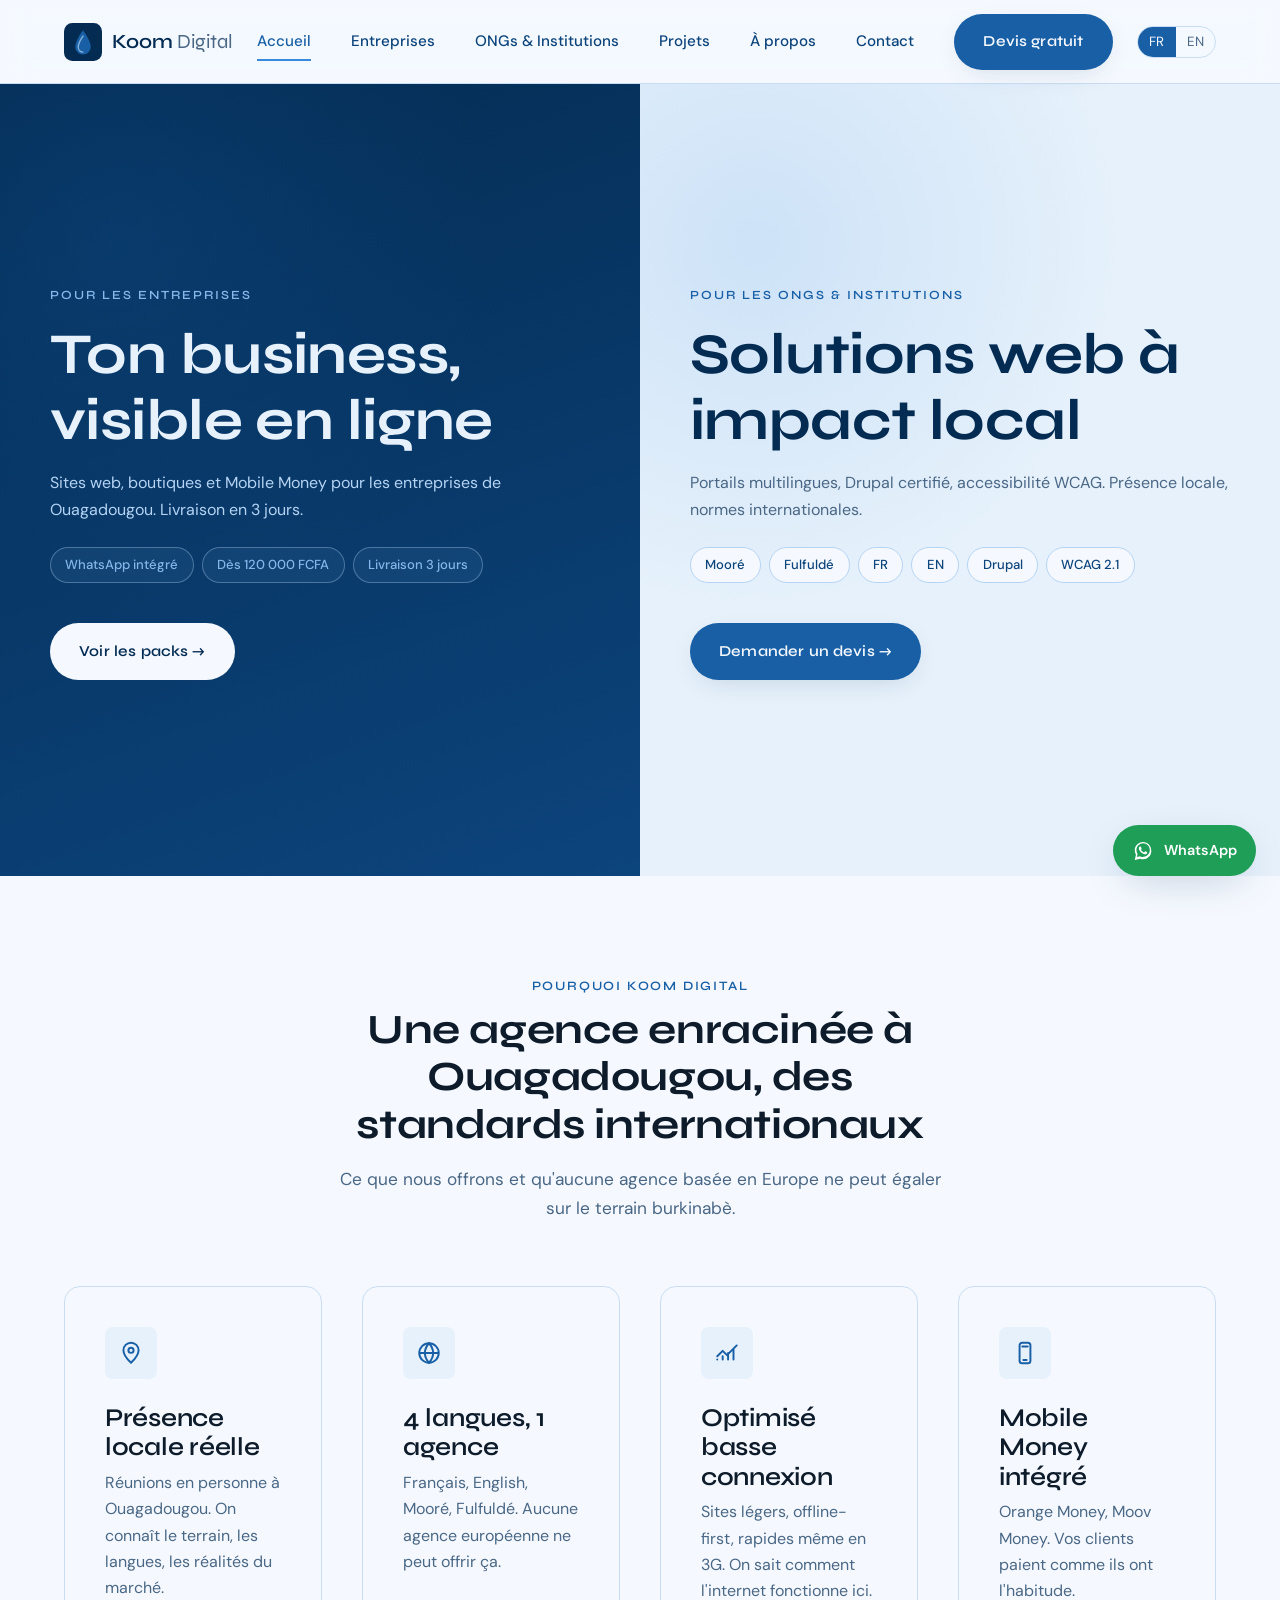
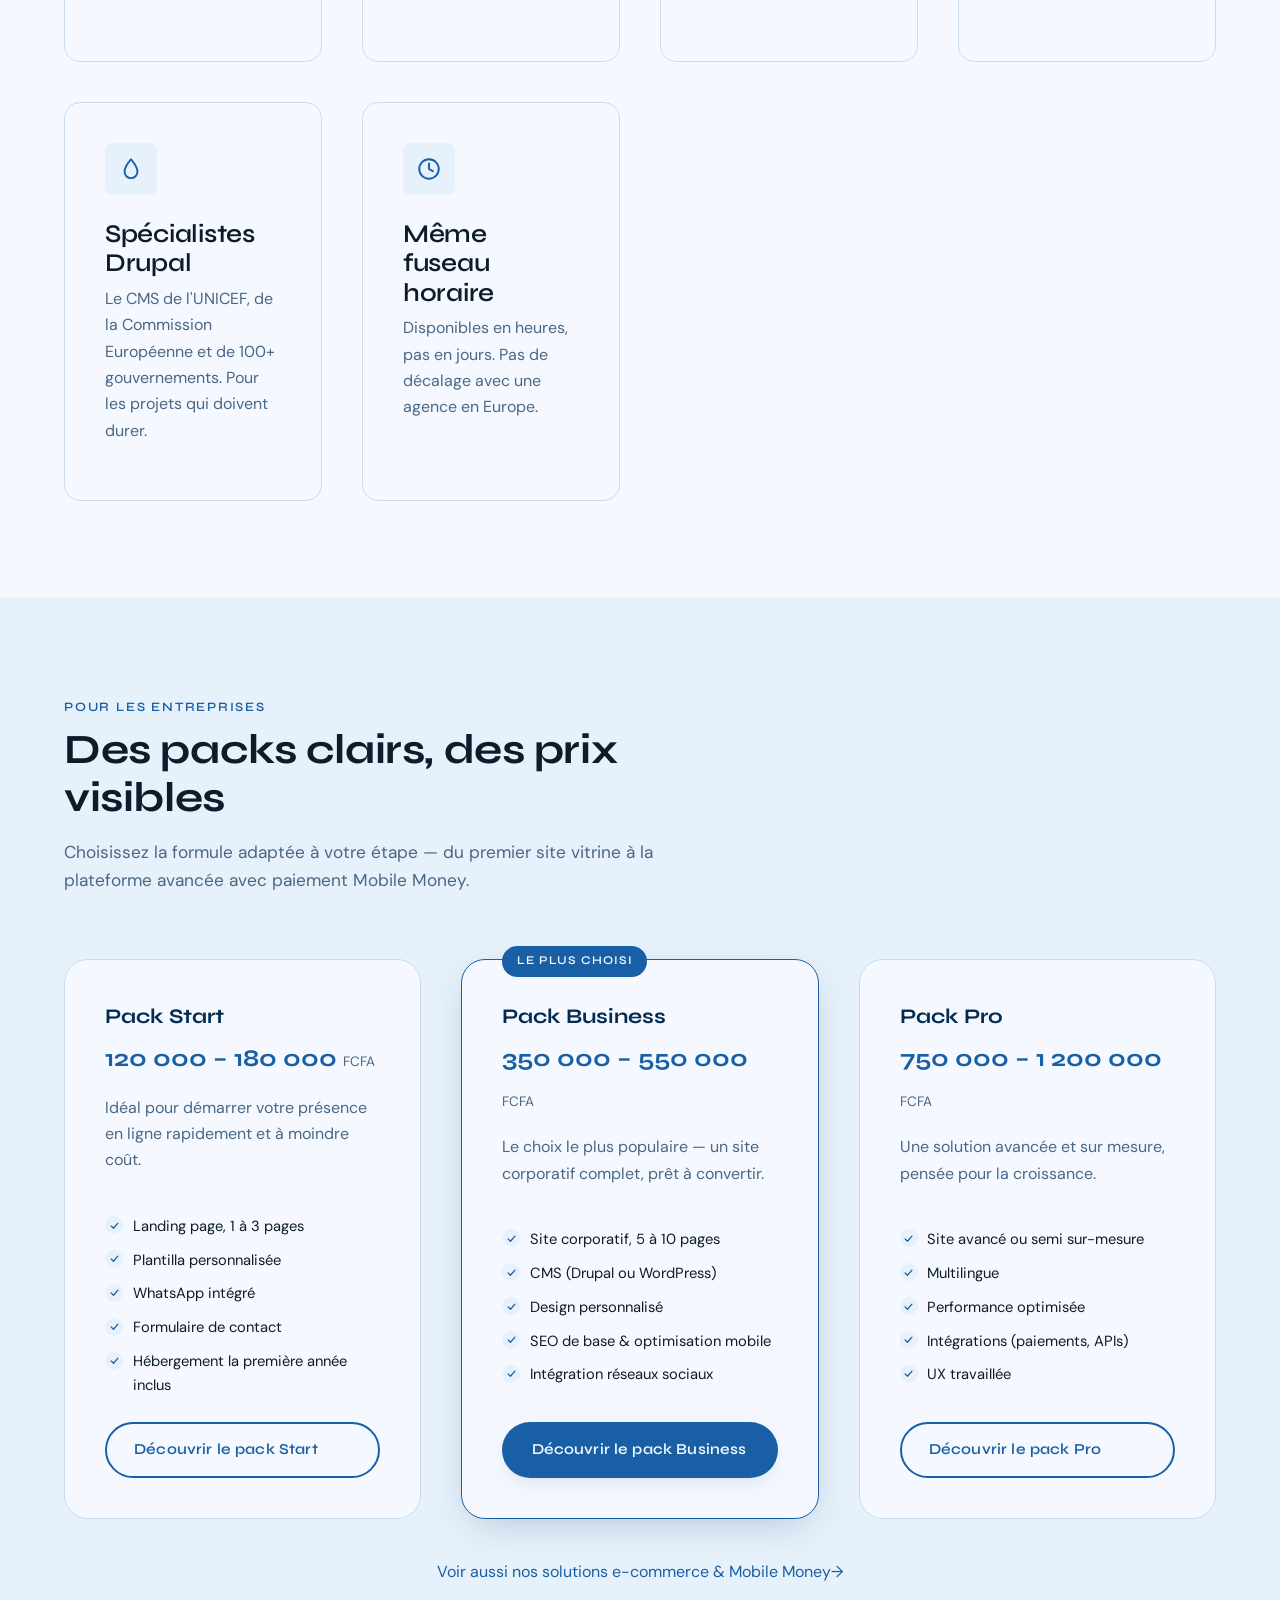
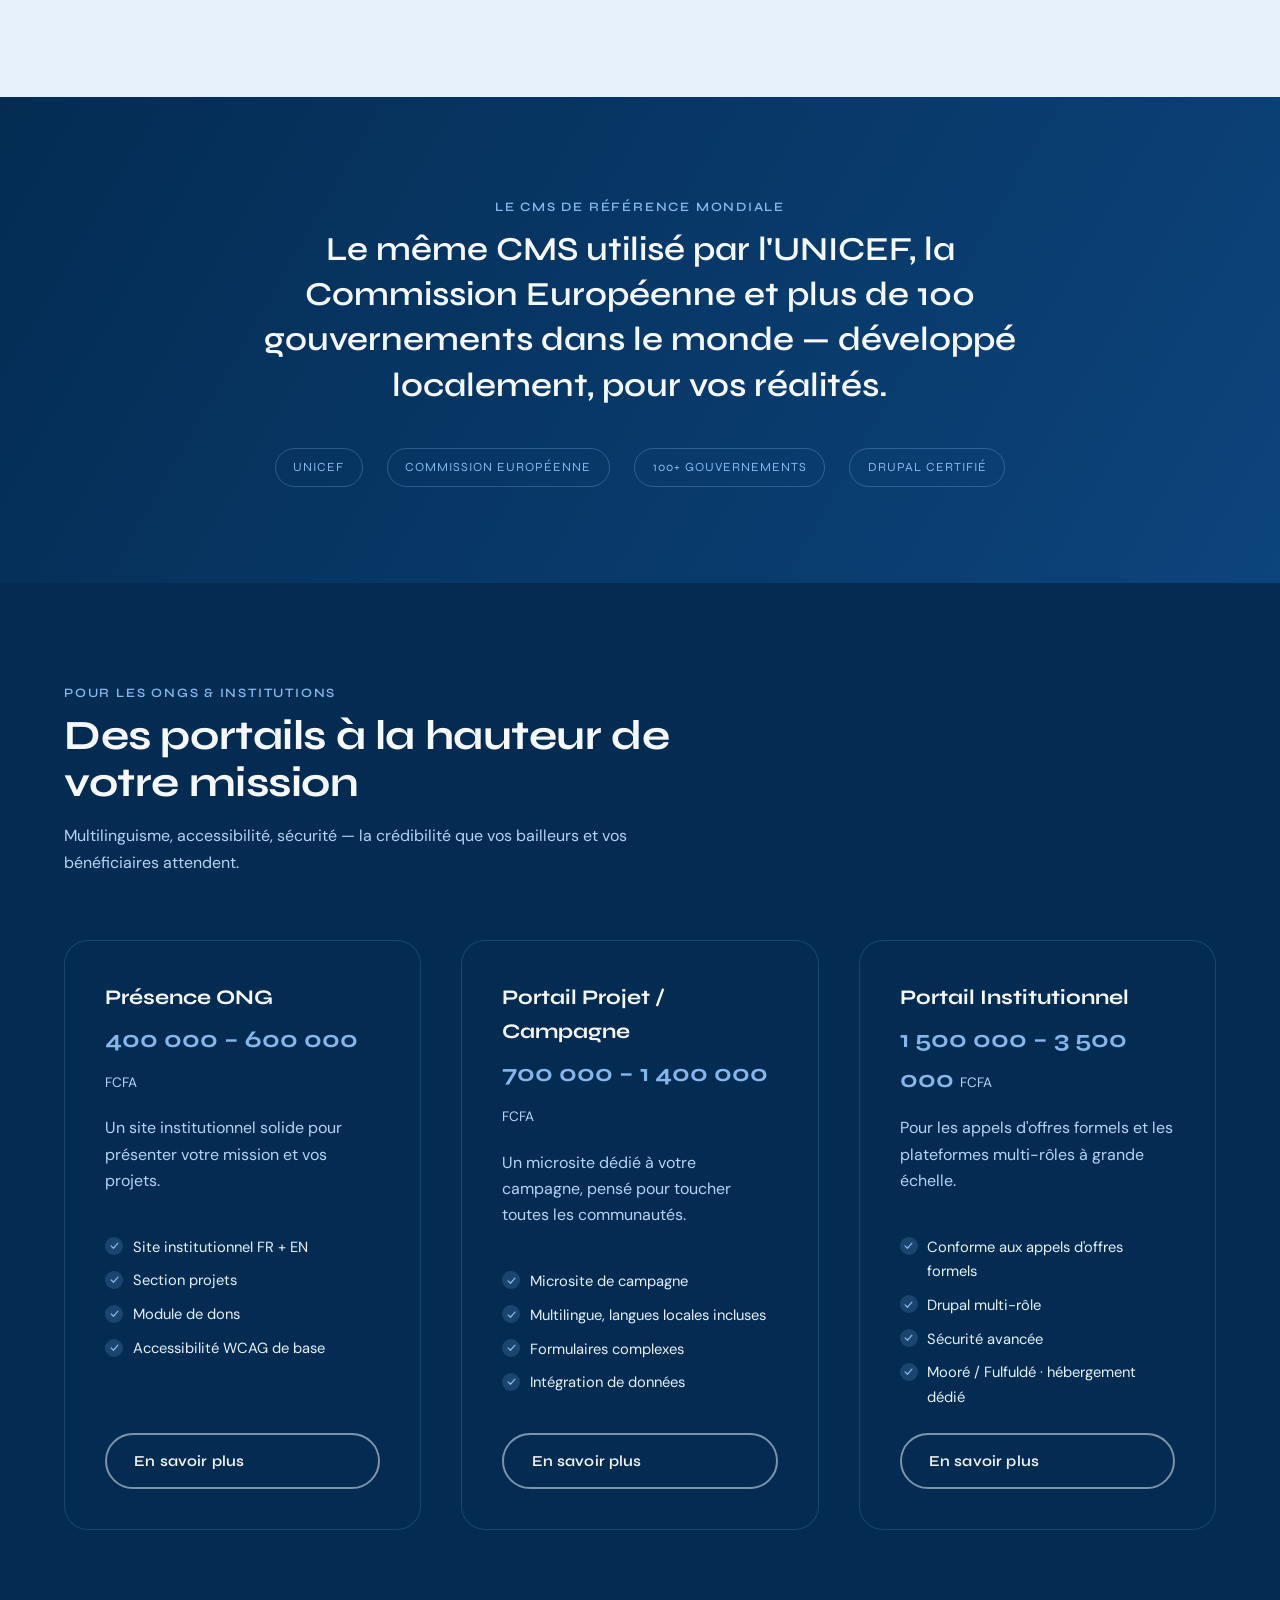
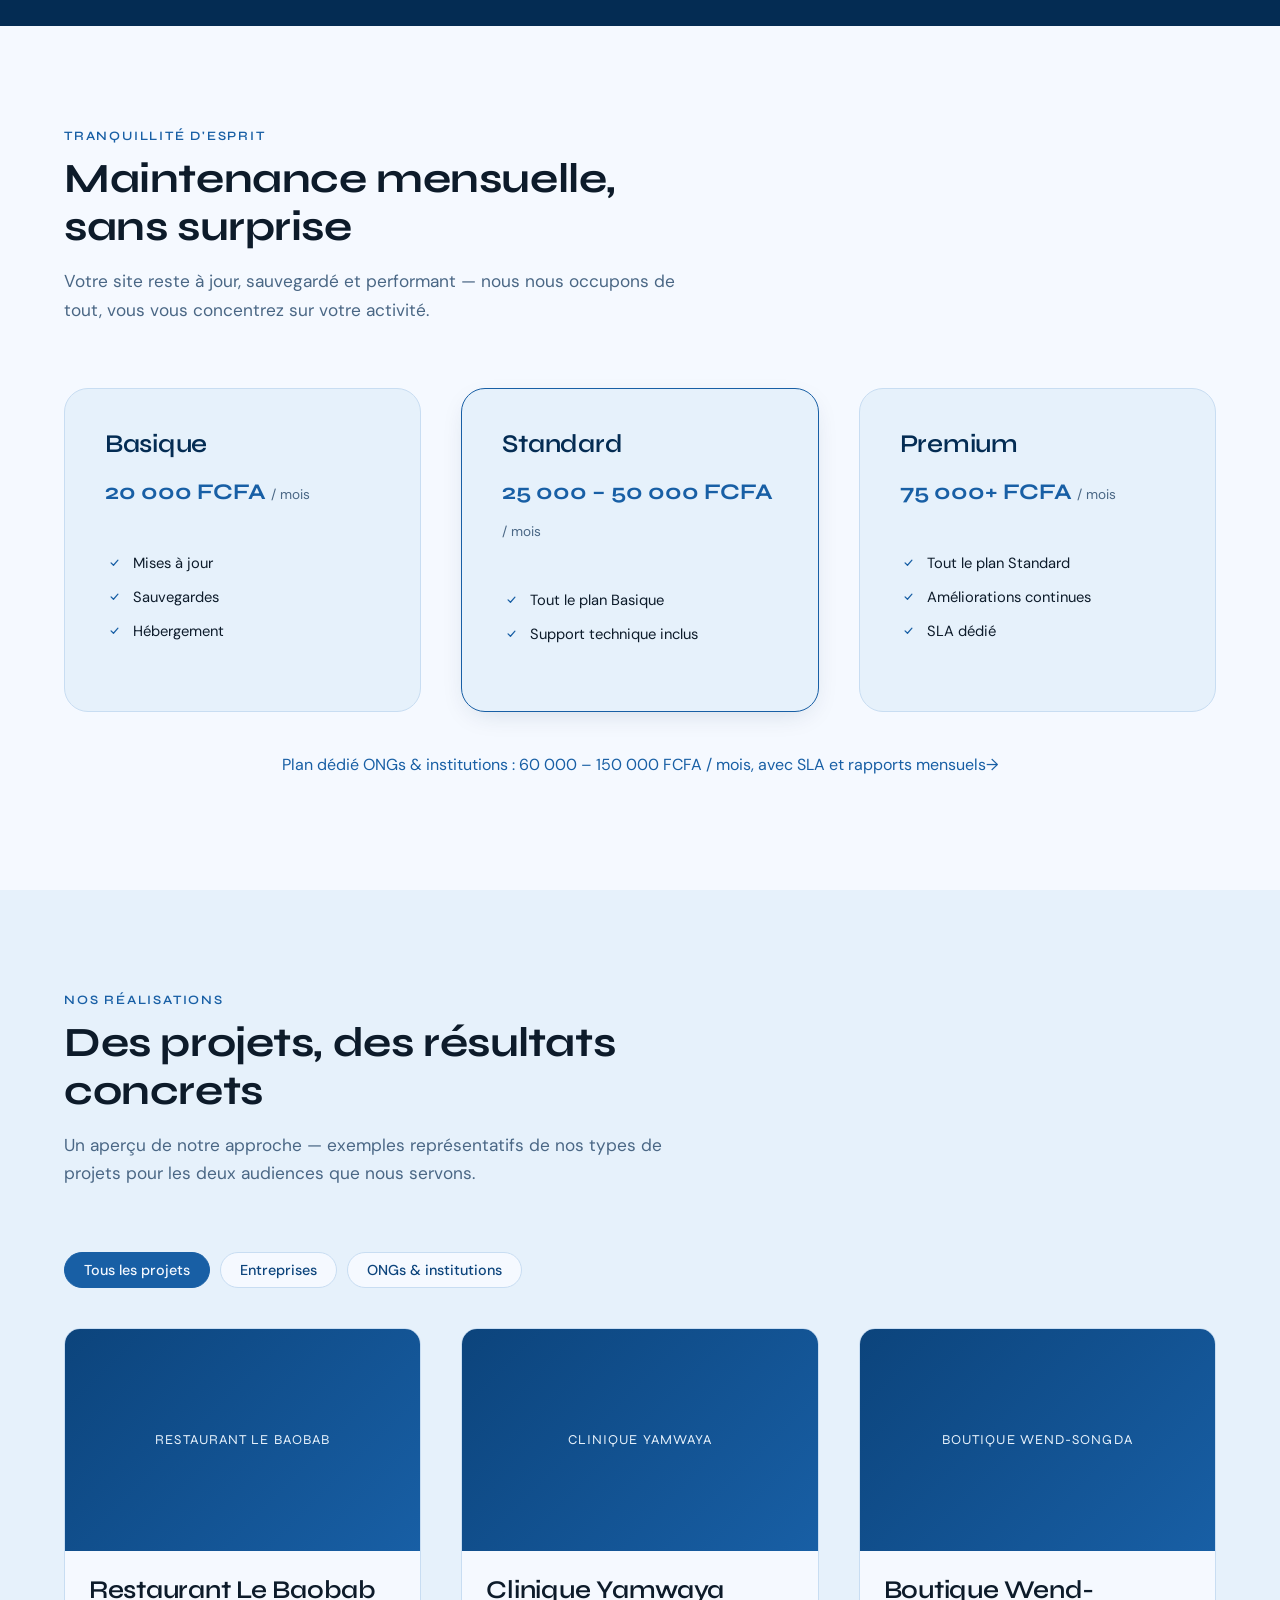
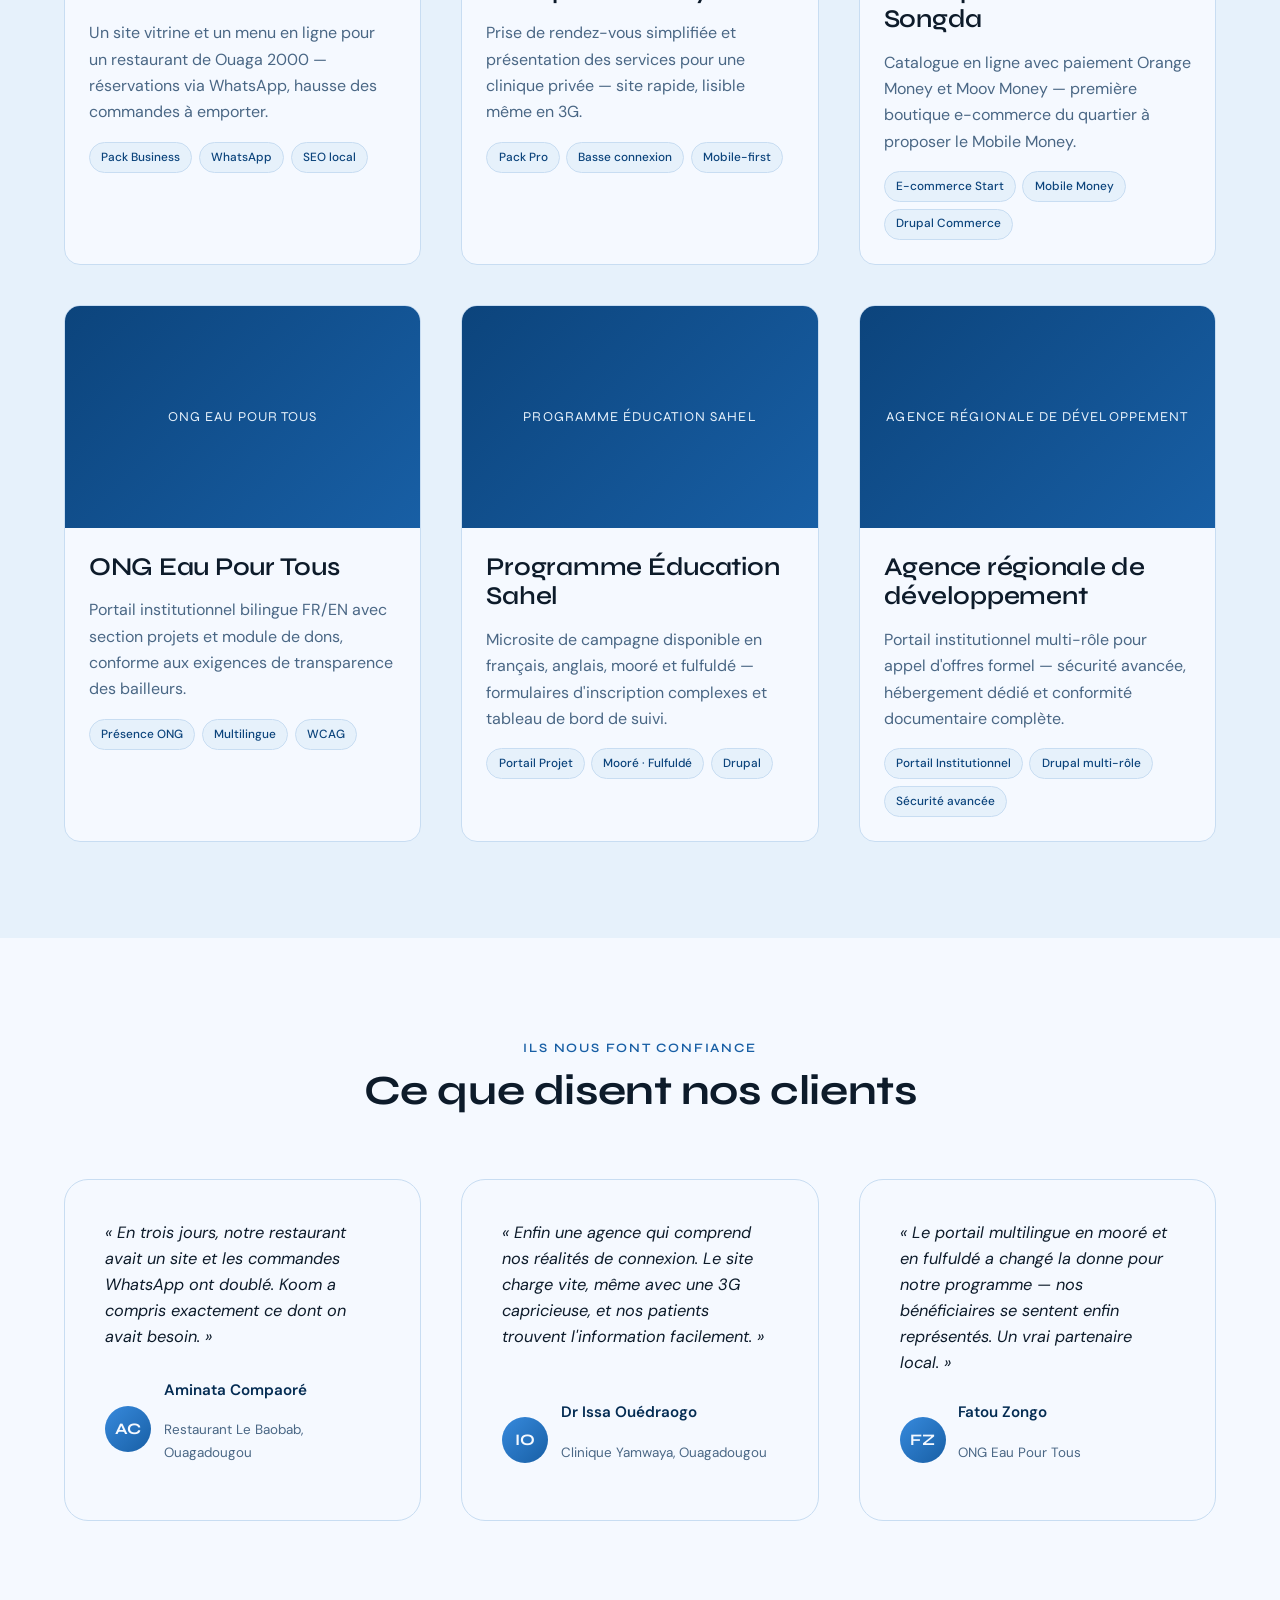
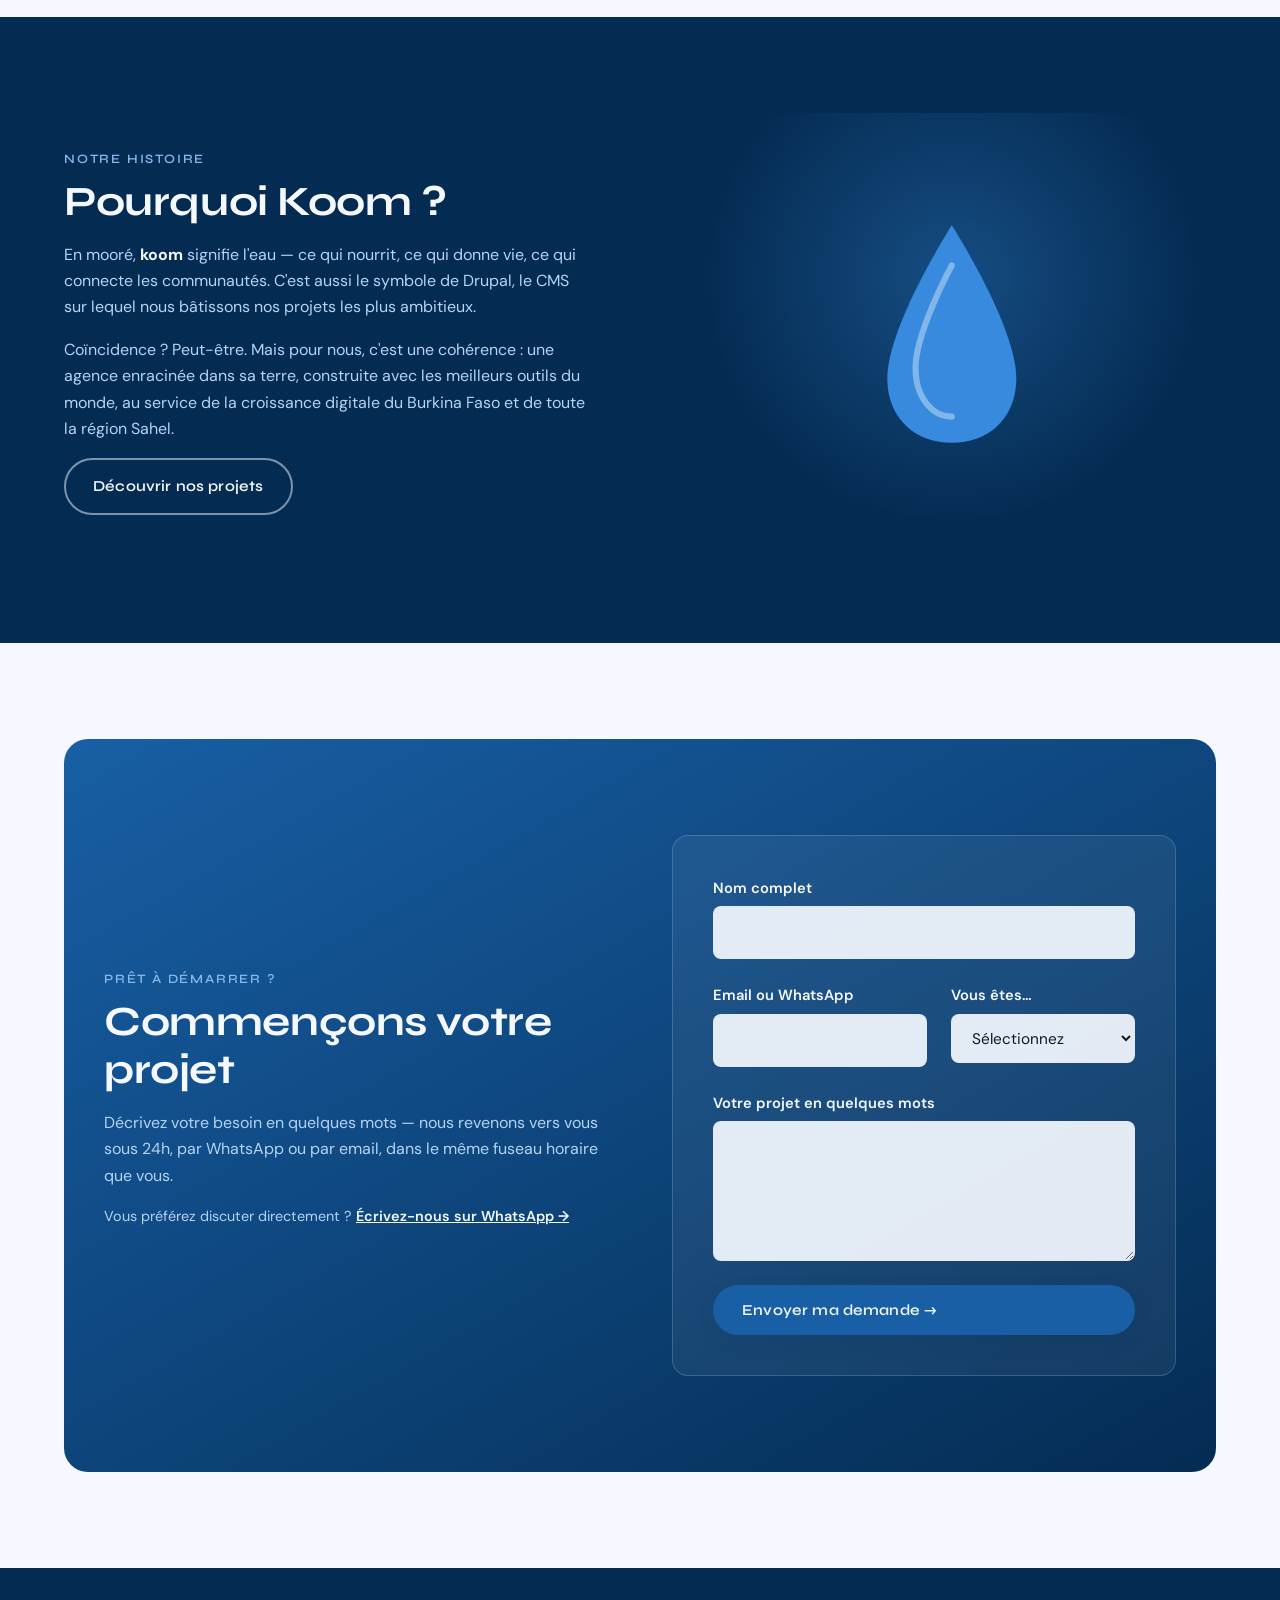
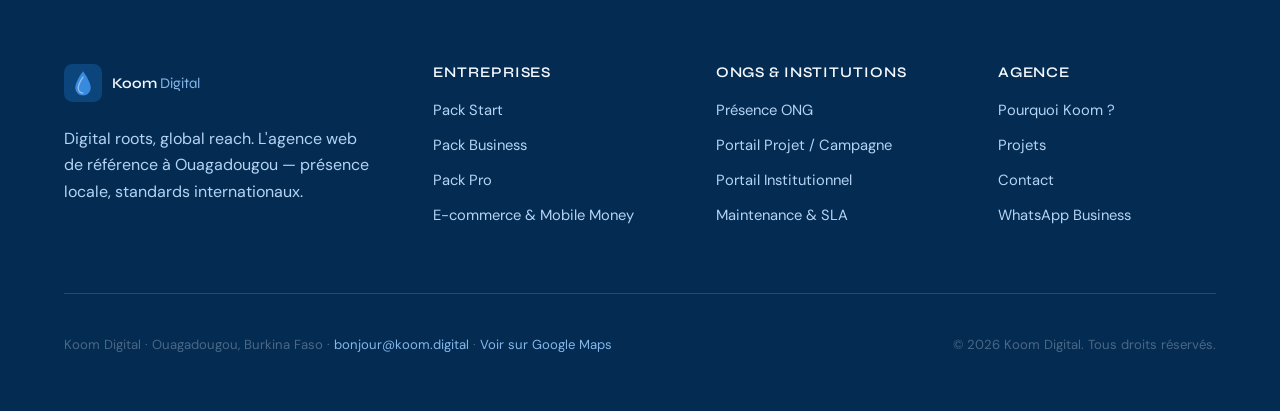
==== index.html @ 3e09a1f7 "initial commit" ====
<!DOCTYPE html>
<html lang="fr">
<head>
  <meta charset="UTF-8">
  <meta name="viewport" content="width=device-width, initial-scale=1">
  <title>Koom Digital — Agence web Drupal à Ouagadougou, Burkina Faso</title>
  <meta name="description" content="Koom Digital crée des sites web, boutiques en ligne et portails institutionnels à Ouagadougou. Spécialistes Drupal, Mobile Money, multilingue (FR, EN, Mooré, Fulfuldé). Présence locale, standards internationaux.">
  <link rel="canonical" href="https://www.koom.digital/">

  <!-- Open Graph — partage WhatsApp / réseaux sociaux -->
  <meta property="og:type" content="website">
  <meta property="og:locale" content="fr_FR">
  <meta property="og:site_name" content="Koom Digital">
  <meta property="og:title" content="Koom Digital — Ton business, visible au monde">
  <meta property="og:description" content="Sites web, boutiques et portails à impact, conçus à Ouagadougou. Drupal certifié, Mobile Money, multilingue FR · EN · Mooré · Fulfuldé.">
  <meta property="og:url" content="https://www.koom.digital/">
  <meta property="og:image" content="https://www.koom.digital/images/og-cover.jpg">
  <meta name="twitter:card" content="summary_large_image">

  <link rel="icon" type="image/svg+xml" href="images/favicon.svg">

  <!-- Polices : préconnexion + chargement non bloquant -->
  <link rel="preconnect" href="https://fonts.googleapis.com">
  <link rel="preconnect" href="https://fonts.gstatic.com" crossorigin>
  <link href="https://fonts.googleapis.com/css2?family=Syne:wght@500;600;700&family=DM+Sans:wght@300;400;500&display=swap" rel="stylesheet" media="print" onload="this.media='all'">
  <noscript><link href="https://fonts.googleapis.com/css2?family=Syne:wght@500;600;700&family=DM+Sans:wght@300;400;500&display=swap" rel="stylesheet"></noscript>

  <!-- CSS critique au-dessus de la ligne de flottaison (inline pour le First Contentful Paint) -->
  <style>
    :root{--koom-navy:#042C53;--koom-deep:#0C447C;--koom-blue:#185FA5;--koom-mid:#378ADD;--koom-light:#85B7EB;--koom-pale:#B5D4F4;--koom-wash:#E6F1FB;--koom-white:#F5F9FF;--koom-text:#0D1B2A;--koom-muted:#4A6785;--koom-border:#C8DDF2;--font-display:'Syne',Georgia,serif;--font-body:'DM Sans',-apple-system,sans-serif}
    *{box-sizing:border-box}
    body{margin:0;font-family:var(--font-body);color:var(--koom-text);background:var(--koom-white);line-height:1.65}
    h1,h2,h3{font-family:var(--font-display);font-weight:700;line-height:1.15;margin:0 0 1rem}
    .site-header{position:sticky;top:0;z-index:100;background:rgba(245,249,255,.85);border-bottom:1px solid var(--koom-border)}
    .nav{display:flex;align-items:center;justify-content:space-between;gap:1.5rem;padding-block:.85rem;max-width:1200px;margin-inline:auto;padding-inline:1.5rem}
    .brand{display:inline-flex;align-items:center;gap:.6rem;font-family:var(--font-display);font-size:1.25rem;color:var(--koom-navy)}
    .hero-split{display:grid;grid-template-columns:1fr 1fr;min-height:88vh}
    .hero-half{display:flex;align-items:center;padding:4rem 2.5rem}
    .hero-entreprises{background:linear-gradient(160deg,var(--koom-navy),var(--koom-deep));color:var(--koom-wash)}
    .hero-ongs{background:var(--koom-wash);color:var(--koom-navy)}
    @media(max-width:920px){.hero-split{grid-template-columns:1fr;min-height:0}.hero-half{padding:3rem 1.5rem}}
  </style>

  <link rel="preload" href="css/style.css" as="style">
  <link rel="stylesheet" href="css/style.css" media="print" onload="this.media='all'">
  <noscript><link rel="stylesheet" href="css/style.css"></noscript>

  <!-- Schema.org — LocalBusiness pour le SEO local -->
  <script type="application/ld+json">
  {
    "@context": "https://schema.org",
    "@type": "ProfessionalService",
    "name": "Koom Digital",
    "description": "Agence de développement web et spécialiste Drupal basée à Ouagadougou, Burkina Faso. Sites vitrines, e-commerce, Mobile Money et portails institutionnels multilingues.",
    "image": "https://www.koom.digital/images/og-cover.jpg",
    "url": "https://www.koom.digital/",
    "telephone": "+226-XX-XX-XX-XX",
    "priceRange": "120000 FCFA - 3500000 FCFA",
    "address": {
      "@type": "PostalAddress",
      "addressLocality": "Ouagadougou",
      "addressCountry": "BF"
    },
    "areaServed": ["Burkina Faso", "Région Sahel"],
    "knowsLanguage": ["fr", "en", "mos", "ff"],
    "sameAs": []
  }
  </script>
</head>
<body>
  <a class="skip-link" href="#main">Aller au contenu principal</a>

  <!-- ============================== NAVIGATION ============================== -->
  <header class="site-header">
    <nav class="nav" aria-label="Navigation principale">
      <a class="brand" href="index.html">
        <svg class="brand-mark" viewBox="0 0 64 64" aria-hidden="true">
          <rect width="64" height="64" rx="14" fill="#042C53"/>
          <path d="M32 12C32 12 19 29 19 39.5C19 47.5 24.8 53 32 53C39.2 53 45 47.5 45 39.5C45 29 32 12 32 12Z" fill="#185FA5"/>
          <path d="M32 22C32 22 24 33.5 24 40.5C24 45.5 27.6 49 32 49" fill="none" stroke="#B5D4F4" stroke-width="2.4" stroke-linecap="round" opacity="0.7"/>
        </svg>
        <span class="brand-word"><strong>Koom</strong> <span>Digital</span></span>
      </a>

      <button class="nav-toggle" type="button" aria-expanded="false" aria-controls="primary-nav" aria-label="Ouvrir le menu de navigation">
        <span></span>
      </button>

      <div class="nav-links" id="primary-nav">
        <a href="index.html" aria-current="page">Accueil</a>
        <a href="entreprises.html">Entreprises</a>
        <a href="ongs-institutions.html">ONGs &amp; Institutions</a>
        <a href="index.html#projets">Projets</a>
        <a href="index.html#histoire">À propos</a>
        <a href="contact.html">Contact</a>
        <a class="btn btn-primary" href="contact.html">Devis gratuit</a>
      </div>

      <div class="nav-actions">
        <div class="lang-toggle" role="group" aria-label="Choisir la langue">
          <button type="button" aria-pressed="true" lang="fr">FR</button>
          <button type="button" aria-pressed="false" lang="en">EN</button>
        </div>
      </div>
    </nav>
  </header>

  <main id="main">

    <!-- ============================== HERO SPLIT ============================== -->
    <section class="hero-split" aria-label="Choisissez votre parcours">
      <div class="hero-half hero-entreprises">
        <div class="hero-half-inner" data-reveal>
          <span class="hero-tag-label">Pour les entreprises</span>
          <h1>Ton business, visible en ligne</h1>
          <p>Sites web, boutiques et Mobile Money pour les entreprises de Ouagadougou. Livraison en 3 jours.</p>
          <ul class="tag-list">
            <li class="tag">WhatsApp intégré</li>
            <li class="tag">Dès 120 000 FCFA</li>
            <li class="tag">Livraison 3 jours</li>
          </ul>
          <a class="btn btn-light" href="entreprises.html">Voir les packs →</a>
        </div>
      </div>

      <div class="hero-half hero-ongs">
        <div class="hero-half-inner" data-reveal>
          <span class="hero-tag-label">Pour les ONGs &amp; institutions</span>
          <h1>Solutions web à impact local</h1>
          <p>Portails multilingues, Drupal certifié, accessibilité WCAG. Présence locale, normes internationales.</p>
          <ul class="tag-list">
            <li class="tag">Mooré</li>
            <li class="tag">Fulfuldé</li>
            <li class="tag">FR</li>
            <li class="tag">EN</li>
            <li class="tag">Drupal</li>
            <li class="tag">WCAG 2.1</li>
          </ul>
          <a class="btn btn-primary" href="ongs-institutions.html">Demander un devis →</a>
        </div>
      </div>
    </section>

    <!-- ============================== PROPOSITION DE VALEUR ============================== -->
    <section class="section" aria-labelledby="valeur-titre">
      <div class="container">
        <div class="section-head section-head--center" data-reveal>
          <span class="eyebrow">Pourquoi Koom Digital</span>
          <h2 id="valeur-titre">Une agence enracinée à Ouagadougou, des standards internationaux</h2>
          <p class="lede" style="margin-inline:auto">Ce que nous offrons et qu'aucune agence basée en Europe ne peut égaler sur le terrain burkinabè.</p>
        </div>

        <div class="grid grid--6" data-reveal-group>
          <div class="card">
            <div class="card-icon" aria-hidden="true">
              <svg viewBox="0 0 24 24" fill="none"><path d="M12 21s7-6.5 7-11.5A7 7 0 0 0 5 9.5C5 14.5 12 21 12 21Z" stroke="currentColor" stroke-width="1.8" stroke-linejoin="round"/><circle cx="12" cy="9.5" r="2.4" stroke="currentColor" stroke-width="1.8"/></svg>
            </div>
            <h3>Présence locale réelle</h3>
            <p>Réunions en personne à Ouagadougou. On connaît le terrain, les langues, les réalités du marché.</p>
          </div>

          <div class="card">
            <div class="card-icon" aria-hidden="true">
              <svg viewBox="0 0 24 24" fill="none"><circle cx="12" cy="12" r="9" stroke="currentColor" stroke-width="1.8"/><path d="M3 12h18M12 3c2.5 2.7 3.8 6 3.8 9s-1.3 6.3-3.8 9c-2.5-2.7-3.8-6-3.8-9S9.5 5.7 12 3Z" stroke="currentColor" stroke-width="1.8"/></svg>
            </div>
            <h3>4 langues, 1 agence</h3>
            <p>Français, English, Mooré, Fulfuldé. Aucune agence européenne ne peut offrir ça.</p>
          </div>

          <div class="card">
            <div class="card-icon" aria-hidden="true">
              <svg viewBox="0 0 24 24" fill="none"><path d="M3 18h.01M8 18v-3M13 18v-6M18 18V8M21 5l-9 9-4-4-5 5" stroke="currentColor" stroke-width="1.8" stroke-linecap="round" stroke-linejoin="round"/></svg>
            </div>
            <h3>Optimisé basse connexion</h3>
            <p>Sites légers, offline-first, rapides même en 3G. On sait comment l'internet fonctionne ici.</p>
          </div>

          <div class="card">
            <div class="card-icon" aria-hidden="true">
              <svg viewBox="0 0 24 24" fill="none"><rect x="7" y="2.5" width="10" height="19" rx="2.4" stroke="currentColor" stroke-width="1.8"/><path d="M10.5 18.5h3M9.5 6h5" stroke="currentColor" stroke-width="1.8" stroke-linecap="round"/></svg>
            </div>
            <h3>Mobile Money intégré</h3>
            <p>Orange Money, Moov Money. Vos clients paient comme ils ont l'habitude.</p>
          </div>

          <div class="card">
            <div class="card-icon" aria-hidden="true">
              <svg viewBox="0 0 24 24" fill="none"><path d="M12 3s6 7.2 6 11.4A6 6 0 0 1 6 14.4C6 10.2 12 3 12 3Z" stroke="currentColor" stroke-width="1.8" stroke-linejoin="round"/></svg>
            </div>
            <h3>Spécialistes Drupal</h3>
            <p>Le CMS de l'UNICEF, de la Commission Européenne et de 100+ gouvernements. Pour les projets qui doivent durer.</p>
          </div>

          <div class="card">
            <div class="card-icon" aria-hidden="true">
              <svg viewBox="0 0 24 24" fill="none"><circle cx="12" cy="12" r="9" stroke="currentColor" stroke-width="1.8"/><path d="M12 7v5l3.5 2" stroke="currentColor" stroke-width="1.8" stroke-linecap="round" stroke-linejoin="round"/></svg>
            </div>
            <h3>Même fuseau horaire</h3>
            <p>Disponibles en heures, pas en jours. Pas de décalage avec une agence en Europe.</p>
          </div>
        </div>
      </div>
    </section>

    <!-- ============================== PACKS ENTREPRISES ============================== -->
    <section class="section section--wash" id="packs-entreprises" aria-labelledby="packs-titre">
      <div class="container">
        <div class="section-head" data-reveal>
          <span class="eyebrow">Pour les entreprises</span>
          <h2 id="packs-titre">Des packs clairs, des prix visibles</h2>
          <p class="lede">Choisissez la formule adaptée à votre étape — du premier site vitrine à la plateforme avancée avec paiement Mobile Money.</p>
        </div>

        <div class="grid grid--3" data-reveal-group>
          <article class="pack-card">
            <p class="pack-name">Pack Start</p>
            <p class="pack-price">120 000 – 180 000 <small>FCFA</small></p>
            <p>Idéal pour démarrer votre présence en ligne rapidement et à moindre coût.</p>
            <ul class="pack-list">
              <li>Landing page, 1 à 3 pages</li>
              <li>Plantilla personnalisée</li>
              <li>WhatsApp intégré</li>
              <li>Formulaire de contact</li>
              <li>Hébergement la première année inclus</li>
            </ul>
            <a class="btn btn-outline-dark" href="entreprises.html#start">Découvrir le pack Start</a>
          </article>

          <article class="pack-card pack-card--featured">
            <p class="pack-name">Pack Business</p>
            <p class="pack-price">350 000 – 550 000 <small>FCFA</small></p>
            <p>Le choix le plus populaire — un site corporatif complet, prêt à convertir.</p>
            <ul class="pack-list">
              <li>Site corporatif, 5 à 10 pages</li>
              <li>CMS (Drupal ou WordPress)</li>
              <li>Design personnalisé</li>
              <li>SEO de base &amp; optimisation mobile</li>
              <li>Intégration réseaux sociaux</li>
            </ul>
            <a class="btn btn-primary" href="entreprises.html#business">Découvrir le pack Business</a>
          </article>

          <article class="pack-card">
            <p class="pack-name">Pack Pro</p>
            <p class="pack-price">750 000 – 1 200 000 <small>FCFA</small></p>
            <p>Une solution avancée et sur mesure, pensée pour la croissance.</p>
            <ul class="pack-list">
              <li>Site avancé ou semi sur-mesure</li>
              <li>Multilingue</li>
              <li>Performance optimisée</li>
              <li>Intégrations (paiements, APIs)</li>
              <li>UX travaillée</li>
            </ul>
            <a class="btn btn-outline-dark" href="entreprises.html#pro">Découvrir le pack Pro</a>
          </article>
        </div>

        <p class="text-center" style="margin-top:var(--space-lg)">
          <a class="btn-ghost" href="entreprises.html">Voir aussi nos solutions e-commerce &amp; Mobile Money</a>
        </p>
      </div>
    </section>

    <!-- ============================== FRANJA OSCURA — STAT ============================== -->
    <section class="stat-band">
      <div class="container" data-reveal>
        <span class="eyebrow" style="color:var(--koom-light)">Le CMS de référence mondiale</span>
        <p class="lead">Le même CMS utilisé par l'UNICEF, la Commission Européenne et plus de 100 gouvernements dans le monde — développé localement, pour vos réalités.</p>
        <div class="stat-logos">
          <span>UNICEF</span>
          <span>Commission Européenne</span>
          <span>100+ gouvernements</span>
          <span>Drupal certifié</span>
        </div>
      </div>
    </section>

    <!-- ============================== SOLUTIONS ONGs ============================== -->
    <section class="section section--dark" id="solutions-ongs" aria-labelledby="ongs-titre">
      <div class="container">
        <div class="section-head" data-reveal>
          <span class="eyebrow">Pour les ONGs &amp; institutions</span>
          <h2 id="ongs-titre">Des portails à la hauteur de votre mission</h2>
          <p>Multilinguisme, accessibilité, sécurité — la crédibilité que vos bailleurs et vos bénéficiaires attendent.</p>
        </div>

        <div class="grid grid--3" data-reveal-group>
          <article class="inst-card">
            <p class="pack-name">Présence ONG</p>
            <p class="pack-price">400 000 – 600 000 <small>FCFA</small></p>
            <p>Un site institutionnel solide pour présenter votre mission et vos projets.</p>
            <ul class="pack-list">
              <li>Site institutionnel FR + EN</li>
              <li>Section projets</li>
              <li>Module de dons</li>
              <li>Accessibilité WCAG de base</li>
            </ul>
            <a class="btn btn-outline" href="ongs-institutions.html#ong">En savoir plus</a>
          </article>

          <article class="inst-card">
            <p class="pack-name">Portail Projet / Campagne</p>
            <p class="pack-price">700 000 – 1 400 000 <small>FCFA</small></p>
            <p>Un microsite dédié à votre campagne, pensé pour toucher toutes les communautés.</p>
            <ul class="pack-list">
              <li>Microsite de campagne</li>
              <li>Multilingue, langues locales incluses</li>
              <li>Formulaires complexes</li>
              <li>Intégration de données</li>
            </ul>
            <a class="btn btn-outline" href="ongs-institutions.html#portail">En savoir plus</a>
          </article>

          <article class="inst-card">
            <p class="pack-name">Portail Institutionnel</p>
            <p class="pack-price">1 500 000 – 3 500 000 <small>FCFA</small></p>
            <p>Pour les appels d'offres formels et les plateformes multi-rôles à grande échelle.</p>
            <ul class="pack-list">
              <li>Conforme aux appels d'offres formels</li>
              <li>Drupal multi-rôle</li>
              <li>Sécurité avancée</li>
              <li>Mooré / Fulfuldé · hébergement dédié</li>
            </ul>
            <a class="btn btn-outline" href="ongs-institutions.html#institutionnel">En savoir plus</a>
          </article>
        </div>
      </div>
    </section>

    <!-- ============================== MAINTENANCE ============================== -->
    <section class="section" id="maintenance" aria-labelledby="maintenance-titre">
      <div class="container">
        <div class="section-head" data-reveal>
          <span class="eyebrow">Tranquillité d'esprit</span>
          <h2 id="maintenance-titre">Maintenance mensuelle, sans surprise</h2>
          <p class="lede">Votre site reste à jour, sauvegardé et performant — nous nous occupons de tout, vous vous concentrez sur votre activité.</p>
        </div>

        <div class="grid grid--3" data-reveal-group>
          <article class="plan-card">
            <h3>Basique</h3>
            <p class="plan-price">20 000 FCFA <small style="font-family:var(--font-body);font-weight:400;font-size:.85rem;color:var(--koom-muted)">/ mois</small></p>
            <ul class="pack-list">
              <li>Mises à jour</li>
              <li>Sauvegardes</li>
              <li>Hébergement</li>
            </ul>
          </article>

          <article class="plan-card" style="border-color:var(--koom-blue);box-shadow:var(--shadow-card)">
            <h3>Standard</h3>
            <p class="plan-price">25 000 – 50 000 FCFA <small style="font-family:var(--font-body);font-weight:400;font-size:.85rem;color:var(--koom-muted)">/ mois</small></p>
            <ul class="pack-list">
              <li>Tout le plan Basique</li>
              <li>Support technique inclus</li>
            </ul>
          </article>

          <article class="plan-card">
            <h3>Premium</h3>
            <p class="plan-price">75 000+ FCFA <small style="font-family:var(--font-body);font-weight:400;font-size:.85rem;color:var(--koom-muted)">/ mois</small></p>
            <ul class="pack-list">
              <li>Tout le plan Standard</li>
              <li>Améliorations continues</li>
              <li>SLA dédié</li>
            </ul>
          </article>
        </div>
        <p class="text-center" style="margin-top:var(--space-lg)">
          <a class="btn-ghost" href="ongs-institutions.html#maintenance-ong">Plan dédié ONGs &amp; institutions : 60 000 – 150 000 FCFA / mois, avec SLA et rapports mensuels</a>
        </p>
      </div>
    </section>

    <!-- ============================== PORTFOLIO ============================== -->
    <section class="section section--wash" id="projets" aria-labelledby="projets-titre">
      <div class="container">
        <div class="section-head" data-reveal>
          <span class="eyebrow">Nos réalisations</span>
          <h2 id="projets-titre">Des projets, des résultats concrets</h2>
          <p class="lede">Un aperçu de notre approche — exemples représentatifs de nos types de projets pour les deux audiences que nous servons.</p>
        </div>

        <div class="filter-bar" role="group" aria-label="Filtrer les projets par type">
          <button class="filter-btn" type="button" data-filter="all" aria-pressed="true">Tous les projets</button>
          <button class="filter-btn" type="button" data-filter="entreprise" aria-pressed="false">Entreprises</button>
          <button class="filter-btn" type="button" data-filter="institution" aria-pressed="false">ONGs &amp; institutions</button>
        </div>

        <div class="grid grid--3" data-reveal-group>
          <article class="project-card" data-project-type="entreprise">
            <div class="project-thumb" aria-hidden="true">Restaurant Le Baobab</div>
            <div class="project-body">
              <h3>Restaurant Le Baobab</h3>
              <p>Un site vitrine et un menu en ligne pour un restaurant de Ouaga 2000 — réservations via WhatsApp, hausse des commandes à emporter.</p>
              <div class="project-tags">
                <span class="tag">Pack Business</span>
                <span class="tag">WhatsApp</span>
                <span class="tag">SEO local</span>
              </div>
            </div>
          </article>

          <article class="project-card" data-project-type="entreprise">
            <div class="project-thumb" aria-hidden="true">Clinique Yamwaya</div>
            <div class="project-body">
              <h3>Clinique Yamwaya</h3>
              <p>Prise de rendez-vous simplifiée et présentation des services pour une clinique privée — site rapide, lisible même en 3G.</p>
              <div class="project-tags">
                <span class="tag">Pack Pro</span>
                <span class="tag">Basse connexion</span>
                <span class="tag">Mobile-first</span>
              </div>
            </div>
          </article>

          <article class="project-card" data-project-type="entreprise">
            <div class="project-thumb" aria-hidden="true">Boutique Wend-Songda</div>
            <div class="project-body">
              <h3>Boutique Wend-Songda</h3>
              <p>Catalogue en ligne avec paiement Orange Money et Moov Money — première boutique e-commerce du quartier à proposer le Mobile Money.</p>
              <div class="project-tags">
                <span class="tag">E-commerce Start</span>
                <span class="tag">Mobile Money</span>
                <span class="tag">Drupal Commerce</span>
              </div>
            </div>
          </article>

          <article class="project-card" data-project-type="institution">
            <div class="project-thumb" aria-hidden="true">ONG Eau Pour Tous</div>
            <div class="project-body">
              <h3>ONG Eau Pour Tous</h3>
              <p>Portail institutionnel bilingue FR/EN avec section projets et module de dons, conforme aux exigences de transparence des bailleurs.</p>
              <div class="project-tags">
                <span class="tag">Présence ONG</span>
                <span class="tag">Multilingue</span>
                <span class="tag">WCAG</span>
              </div>
            </div>
          </article>

          <article class="project-card" data-project-type="institution">
            <div class="project-thumb" aria-hidden="true">Programme Éducation Sahel</div>
            <div class="project-body">
              <h3>Programme Éducation Sahel</h3>
              <p>Microsite de campagne disponible en français, anglais, mooré et fulfuldé — formulaires d'inscription complexes et tableau de bord de suivi.</p>
              <div class="project-tags">
                <span class="tag">Portail Projet</span>
                <span class="tag">Mooré · Fulfuldé</span>
                <span class="tag">Drupal</span>
              </div>
            </div>
          </article>

          <article class="project-card" data-project-type="institution">
            <div class="project-thumb" aria-hidden="true">Agence régionale de développement</div>
            <div class="project-body">
              <h3>Agence régionale de développement</h3>
              <p>Portail institutionnel multi-rôle pour appel d'offres formel — sécurité avancée, hébergement dédié et conformité documentaire complète.</p>
              <div class="project-tags">
                <span class="tag">Portail Institutionnel</span>
                <span class="tag">Drupal multi-rôle</span>
                <span class="tag">Sécurité avancée</span>
              </div>
            </div>
          </article>
        </div>
      </div>
    </section>

    <!-- ============================== TÉMOIGNAGES ============================== -->
    <section class="section" aria-labelledby="temoignages-titre">
      <div class="container">
        <div class="section-head section-head--center" data-reveal>
          <span class="eyebrow">Ils nous font confiance</span>
          <h2 id="temoignages-titre">Ce que disent nos clients</h2>
        </div>

        <div class="grid grid--3" data-reveal-group>
          <article class="testimonial">
            <blockquote>« En trois jours, notre restaurant avait un site et les commandes WhatsApp ont doublé. Koom a compris exactement ce dont on avait besoin. »</blockquote>
            <div class="testimonial-author">
              <span class="author-avatar" aria-hidden="true">AC</span>
              <div>
                <p class="author-name">Aminata Compaoré</p>
                <p class="author-role">Restaurant Le Baobab, Ouagadougou</p>
              </div>
            </div>
          </article>

          <article class="testimonial">
            <blockquote>« Enfin une agence qui comprend nos réalités de connexion. Le site charge vite, même avec une 3G capricieuse, et nos patients trouvent l'information facilement. »</blockquote>
            <div class="testimonial-author">
              <span class="author-avatar" aria-hidden="true">IO</span>
              <div>
                <p class="author-name">Dr Issa Ouédraogo</p>
                <p class="author-role">Clinique Yamwaya, Ouagadougou</p>
              </div>
            </div>
          </article>

          <article class="testimonial">
            <blockquote>« Le portail multilingue en mooré et en fulfuldé a changé la donne pour notre programme — nos bénéficiaires se sentent enfin représentés. Un vrai partenaire local. »</blockquote>
            <div class="testimonial-author">
              <span class="author-avatar" aria-hidden="true">FZ</span>
              <div>
                <p class="author-name">Fatou Zongo</p>
                <p class="author-role">ONG Eau Pour Tous</p>
              </div>
            </div>
          </article>
        </div>
      </div>
    </section>

    <!-- ============================== HISTOIRE DE MARQUE ============================== -->
    <section class="section section--dark" id="histoire" aria-labelledby="histoire-titre">
      <div class="container">
        <div class="story">
          <div data-reveal>
            <span class="eyebrow">Notre histoire</span>
            <h2 id="histoire-titre">Pourquoi Koom ?</h2>
            <p>En mooré, <strong style="color:var(--koom-white)">koom</strong> signifie l'eau — ce qui nourrit, ce qui donne vie, ce qui connecte les communautés. C'est aussi le symbole de Drupal, le CMS sur lequel nous bâtissons nos projets les plus ambitieux.</p>
            <p>Coïncidence ? Peut-être. Mais pour nous, c'est une cohérence : une agence enracinée dans sa terre, construite avec les meilleurs outils du monde, au service de la croissance digitale du Burkina Faso et de toute la région Sahel.</p>
            <a class="btn btn-outline" href="index.html#projets">Découvrir nos projets</a>
          </div>
          <div class="story-visual" data-reveal aria-hidden="true">
            <svg viewBox="0 0 200 240" role="presentation">
              <path d="M100 16C100 16 36 116 36 168C36 208 64 232 100 232C136 232 164 208 164 168C164 116 100 16 100 16Z" fill="#378ADD"/>
              <path d="M100 56C100 56 64 122 64 158C64 186 80 206 100 206" fill="none" stroke="#B5D4F4" stroke-width="6" stroke-linecap="round" opacity="0.6"/>
            </svg>
          </div>
        </div>
      </div>
    </section>

    <!-- ============================== CTA FINAL ============================== -->
    <section class="section" aria-labelledby="cta-titre">
      <div class="container">
        <div class="cta-final" data-reveal>
          <div>
            <span class="eyebrow" style="color:var(--koom-light)">Prêt à démarrer ?</span>
            <h2 id="cta-titre">Commençons votre projet</h2>
            <p>Décrivez votre besoin en quelques mots — nous revenons vers vous sous 24h, par WhatsApp ou par email, dans le même fuseau horaire que vous.</p>
            <p style="color:var(--koom-pale);font-size:.9rem">Vous préférez discuter directement ? <a href="https://wa.me/22600000000" style="color:var(--koom-white);font-weight:600;text-decoration:underline">Écrivez-nous sur WhatsApp →</a></p>
          </div>

          <form class="form-grid" data-contact-form novalidate>
            <p class="form-status" role="alert" aria-live="polite"></p>

            <div class="field field-honeypot" aria-hidden="true">
              <label for="societe_web">Ne pas remplir ce champ</label>
              <input type="text" id="societe_web" name="societe_web" tabindex="-1" autocomplete="off">
            </div>

            <div class="field">
              <label for="cta-nom">Nom complet</label>
              <input type="text" id="cta-nom" name="nom" required autocomplete="name">
            </div>

            <div class="form-row">
              <div class="field">
                <label for="cta-contact">Email ou WhatsApp</label>
                <input type="text" id="cta-contact" name="contact" required autocomplete="email">
              </div>
              <div class="field">
                <label for="cta-type">Vous êtes…</label>
                <select id="cta-type" name="type" required>
                  <option value="">Sélectionnez</option>
                  <option value="entreprise">Entreprise</option>
                  <option value="ong">ONG</option>
                  <option value="institution">Institution</option>
                </select>
              </div>
            </div>

            <div class="field">
              <label for="cta-message">Votre projet en quelques mots</label>
              <textarea id="cta-message" name="message" rows="3" required></textarea>
            </div>

            <button class="btn btn-primary" type="submit">Envoyer ma demande →</button>
          </form>
        </div>
      </div>
    </section>
  </main>

  <!-- ============================== FOOTER ============================== -->
  <footer class="site-footer">
    <div class="container">
      <div class="footer-grid">
        <div class="footer-brand">
          <a class="brand" href="index.html">
            <svg class="brand-mark" viewBox="0 0 64 64" aria-hidden="true">
              <rect width="64" height="64" rx="14" fill="#0C447C"/>
              <path d="M32 12C32 12 19 29 19 39.5C19 47.5 24.8 53 32 53C39.2 53 45 47.5 45 39.5C45 29 32 12 32 12Z" fill="#378ADD"/>
              <path d="M32 22C32 22 24 33.5 24 40.5C24 45.5 27.6 49 32 49" fill="none" stroke="#B5D4F4" stroke-width="2.4" stroke-linecap="round" opacity="0.7"/>
            </svg>
            <span class="brand-word"><strong>Koom</strong> <span>Digital</span></span>
          </a>
          <p>Digital roots, global reach. L'agence web de référence à Ouagadougou — présence locale, standards internationaux.</p>
        </div>

        <div>
          <h4>Entreprises</h4>
          <ul>
            <li><a href="entreprises.html#start">Pack Start</a></li>
            <li><a href="entreprises.html#business">Pack Business</a></li>
            <li><a href="entreprises.html#pro">Pack Pro</a></li>
            <li><a href="entreprises.html#ecommerce">E-commerce &amp; Mobile Money</a></li>
          </ul>
        </div>

        <div>
          <h4>ONGs &amp; institutions</h4>
          <ul>
            <li><a href="ongs-institutions.html#ong">Présence ONG</a></li>
            <li><a href="ongs-institutions.html#portail">Portail Projet / Campagne</a></li>
            <li><a href="ongs-institutions.html#institutionnel">Portail Institutionnel</a></li>
            <li><a href="index.html#maintenance">Maintenance &amp; SLA</a></li>
          </ul>
        </div>

        <div>
          <h4>Agence</h4>
          <ul>
            <li><a href="index.html#histoire">Pourquoi Koom ?</a></li>
            <li><a href="index.html#projets">Projets</a></li>
            <li><a href="contact.html">Contact</a></li>
            <li><a href="https://wa.me/22600000000">WhatsApp Business</a></li>
          </ul>
        </div>
      </div>

      <div class="footer-bottom">
        <p>Koom Digital · Ouagadougou, Burkina Faso · <a href="mailto:bonjour@koom.digital">bonjour@koom.digital</a> · <a href="https://www.google.com/maps/search/?api=1&amp;query=Koom+Digital+Ouagadougou">Voir sur Google Maps</a></p>
        <p>© <span data-year>2026</span> Koom Digital. Tous droits réservés.</p>
      </div>
    </div>
  </footer>

  <a class="whatsapp-float" href="https://wa.me/22600000000" aria-label="Discuter avec Koom Digital sur WhatsApp">
    <svg viewBox="0 0 32 32" aria-hidden="true" fill="currentColor"><path d="M16.04 3C9.4 3 4 8.4 4 15.04c0 2.23.6 4.4 1.74 6.31L4 29l7.84-1.7a12 12 0 0 0 4.2.76c6.64 0 12.04-5.4 12.04-12.04C28.08 8.4 22.68 3 16.04 3Zm0 21.9c-1.4 0-2.78-.37-4-.99l-.29-.16-4.65 1 1.02-4.53-.18-.3a9.86 9.86 0 0 1-1.5-5.28c0-5.46 4.45-9.9 9.9-9.9 5.27 0 9.6 4.34 9.6 9.9 0 5.47-4.43 9.9-9.9 9.9Zm5.43-7.4c-.3-.15-1.76-.87-2.03-.97-.27-.1-.47-.15-.67.15-.2.3-.77.97-.94 1.17-.17.2-.35.22-.65.07-.3-.15-1.25-.46-2.38-1.46-.88-.78-1.47-1.75-1.65-2.05-.17-.3-.02-.46.13-.61.13-.13.3-.35.45-.52.15-.17.2-.3.3-.5.1-.2.05-.37-.02-.52-.07-.15-.67-1.62-.92-2.21-.24-.58-.49-.5-.67-.51h-.57c-.2 0-.52.07-.79.37-.27.3-1.04 1.02-1.04 2.48s1.07 2.88 1.22 3.08c.15.2 2.1 3.2 5.08 4.49.71.3 1.26.49 1.7.63.71.22 1.36.19 1.87.12.57-.09 1.76-.72 2-1.41.25-.7.25-1.3.17-1.42-.07-.13-.27-.2-.57-.35Z"/></svg>
    <span>WhatsApp</span>
  </a>

  <script src="js/main.js" defer></script>
</body>
</html>
---- css/style.css ----
/* ==========================================================================
   Koom Digital — Design System
   Ouagadougou, Burkina Faso — agence web spécialiste Drupal
   ========================================================================== */

:root {
  /* Primaires */
  --koom-navy:  #042C53;
  --koom-deep:  #0C447C;
  --koom-blue:  #185FA5;
  --koom-mid:   #378ADD;

  /* Clairs */
  --koom-light: #85B7EB;
  --koom-pale:  #B5D4F4;
  --koom-wash:  #E6F1FB;
  --koom-white: #F5F9FF;

  /* Neutres */
  --koom-text:   #0D1B2A;
  --koom-muted:  #4A6785;
  --koom-border: #C8DDF2;

  /* Typographie */
  --font-display: 'Syne', 'Fraunces', Georgia, serif;
  --font-body: 'DM Sans', 'Inter', -apple-system, BlinkMacSystemFont, sans-serif;

  /* Échelle d'espacement */
  --space-xs: 0.5rem;
  --space-sm: 1rem;
  --space-md: 1.5rem;
  --space-lg: 2.5rem;
  --space-xl: 4rem;
  --space-2xl: 6rem;

  /* Rayons et ombres */
  --radius-sm: 8px;
  --radius-md: 16px;
  --radius-lg: 24px;
  --shadow-soft: 0 12px 40px -12px rgba(4, 44, 83, 0.25);
  --shadow-card: 0 8px 28px -10px rgba(4, 44, 83, 0.18);

  --container-w: 1200px;
  --transition-base: 0.35s cubic-bezier(0.22, 1, 0.36, 1);
}

/* --------------------------------------------------------------------------
   Reset & base
   -------------------------------------------------------------------------- */
*,
*::before,
*::after {
  box-sizing: border-box;
}

html {
  scroll-behavior: smooth;
  -webkit-text-size-adjust: 100%;
}

body {
  margin: 0;
  font-family: var(--font-body);
  font-weight: 400;
  font-size: 1rem;
  line-height: 1.65;
  color: var(--koom-text);
  background: var(--koom-white);
  -webkit-font-smoothing: antialiased;
  -moz-osx-font-smoothing: grayscale;
}

img,
svg,
video {
  max-width: 100%;
  display: block;
}

a {
  color: inherit;
  text-decoration: none;
}

ul,
ol {
  margin: 0;
  padding: 0;
  list-style: none;
}

h1, h2, h3, h4 {
  font-family: var(--font-display);
  font-weight: 600;
  line-height: 1.15;
  margin: 0 0 var(--space-sm);
  letter-spacing: -0.01em;
}

h1 { font-size: clamp(2.2rem, 5vw, 3.6rem); font-weight: 700; }
h2 { font-size: clamp(1.8rem, 3.6vw, 2.6rem); font-weight: 700; }
h3 { font-size: clamp(1.25rem, 2.4vw, 1.6rem); font-weight: 600; }
h4 { font-size: 1.1rem; font-weight: 600; }

p {
  margin: 0 0 var(--space-sm);
  color: var(--koom-muted);
}

button {
  font-family: inherit;
}

/* Visually-hidden utility for accessible labels */
.sr-only {
  position: absolute;
  width: 1px;
  height: 1px;
  padding: 0;
  margin: -1px;
  overflow: hidden;
  clip: rect(0, 0, 0, 0);
  white-space: nowrap;
  border: 0;
}

.skip-link {
  position: absolute;
  top: -100px;
  left: var(--space-sm);
  background: var(--koom-blue);
  color: var(--koom-white);
  padding: 0.6rem 1.2rem;
  border-radius: var(--radius-sm);
  z-index: 200;
  transition: top 0.2s ease;
}

.skip-link:focus {
  top: var(--space-sm);
}

/* Visible, high-contrast focus ring everywhere (WCAG 2.1 AA) */
a:focus-visible,
button:focus-visible,
input:focus-visible,
textarea:focus-visible,
select:focus-visible {
  outline: 3px solid var(--koom-mid);
  outline-offset: 3px;
  border-radius: 4px;
}

/* --------------------------------------------------------------------------
   Layout helpers
   -------------------------------------------------------------------------- */
.container {
  width: 100%;
  max-width: var(--container-w);
  margin-inline: auto;
  padding-inline: var(--space-md);
}

.section {
  padding-block: var(--space-2xl);
}

.section--tight {
  padding-block: var(--space-xl);
}

.section--dark {
  background: var(--koom-navy);
  color: var(--koom-wash);
}

.section--dark p {
  color: var(--koom-pale);
}

.section--dark h2,
.section--dark h3 {
  color: var(--koom-white);
}

.section--wash {
  background: var(--koom-wash);
}

.section-head {
  max-width: 640px;
  margin-bottom: var(--space-xl);
}

.section-head--center {
  margin-inline: auto;
  text-align: center;
}

.eyebrow {
  display: inline-block;
  font-family: var(--font-display);
  font-size: 0.8rem;
  font-weight: 600;
  letter-spacing: 0.14em;
  text-transform: uppercase;
  color: var(--koom-blue);
  margin-bottom: var(--space-xs);
}

.section--dark .eyebrow {
  color: var(--koom-light);
}

.grid {
  display: grid;
  gap: var(--space-lg);
}

.grid--3 {
  grid-template-columns: repeat(auto-fit, minmax(260px, 1fr));
}

.grid--2 {
  grid-template-columns: repeat(auto-fit, minmax(280px, 1fr));
}

.grid--6 {
  grid-template-columns: repeat(auto-fit, minmax(200px, 1fr));
}

/* --------------------------------------------------------------------------
   Buttons
   -------------------------------------------------------------------------- */
.btn {
  display: inline-flex;
  align-items: center;
  gap: 0.5rem;
  font-family: var(--font-display);
  font-weight: 600;
  font-size: 0.95rem;
  letter-spacing: 0.01em;
  padding: 0.85rem 1.7rem;
  border-radius: 999px;
  border: 2px solid transparent;
  cursor: pointer;
  transition: transform var(--transition-base), box-shadow var(--transition-base), background var(--transition-base), color var(--transition-base), border-color var(--transition-base);
  white-space: nowrap;
}

.btn:hover {
  transform: translateY(-2px);
}

.btn-primary {
  background: var(--koom-blue);
  color: var(--koom-white);
  box-shadow: var(--shadow-card);
}

.btn-primary:hover {
  background: var(--koom-mid);
}

.btn-light {
  background: var(--koom-white);
  color: var(--koom-navy);
}

.btn-light:hover {
  background: var(--koom-wash);
}

.btn-outline {
  background: transparent;
  color: var(--koom-white);
  border-color: rgba(245, 249, 255, 0.5);
}

.btn-outline:hover {
  border-color: var(--koom-white);
  background: rgba(245, 249, 255, 0.08);
}

.btn-outline-dark {
  background: transparent;
  color: var(--koom-blue);
  border-color: var(--koom-blue);
}

.btn-outline-dark:hover {
  background: var(--koom-blue);
  color: var(--koom-white);
}

.btn-ghost {
  background: transparent;
  color: var(--koom-blue);
  padding: 0.5rem 0;
  border-radius: 0;
}

.btn-ghost::after {
  content: '→';
  transition: transform var(--transition-base);
  display: inline-block;
}

.btn-ghost:hover::after {
  transform: translateX(4px);
}

.btn-ghost:hover {
  transform: none;
  color: var(--koom-mid);
}

/* --------------------------------------------------------------------------
   Navigation
   -------------------------------------------------------------------------- */
.site-header {
  position: sticky;
  top: 0;
  z-index: 100;
  background: rgba(245, 249, 255, 0.85);
  -webkit-backdrop-filter: saturate(180%) blur(14px);
  backdrop-filter: saturate(180%) blur(14px);
  border-bottom: 1px solid var(--koom-border);
}

.nav {
  display: flex;
  align-items: center;
  justify-content: space-between;
  gap: var(--space-md);
  padding-block: 0.85rem;
}

.brand {
  display: inline-flex;
  align-items: center;
  gap: 0.6rem;
  font-family: var(--font-display);
  font-size: 1.25rem;
  color: var(--koom-navy);
}

.brand-mark {
  width: 38px;
  height: 38px;
  flex-shrink: 0;
}

.brand-word strong {
  font-weight: 600;
}

.brand-word span {
  font-weight: 300;
  color: var(--koom-muted);
}

.nav-links {
  display: flex;
  align-items: center;
  gap: var(--space-lg);
}

.nav-links a:not(.btn) {
  font-weight: 500;
  font-size: 0.95rem;
  color: var(--koom-deep);
  position: relative;
  padding-block: 0.3rem;
}

.nav-links a:not(.btn)::after {
  content: '';
  position: absolute;
  left: 0;
  bottom: -2px;
  width: 0;
  height: 2px;
  background: var(--koom-mid);
  transition: width var(--transition-base);
}

.nav-links a:not(.btn):hover::after,
.nav-links a[aria-current="page"]::after {
  width: 100%;
}

.nav-links a[aria-current="page"] {
  color: var(--koom-blue);
}

.nav-actions {
  display: flex;
  align-items: center;
  gap: var(--space-md);
}

.lang-toggle {
  display: inline-flex;
  border: 1px solid var(--koom-border);
  border-radius: 999px;
  overflow: hidden;
  font-size: 0.8rem;
  font-weight: 600;
}

.lang-toggle button {
  border: none;
  background: transparent;
  padding: 0.4rem 0.7rem;
  cursor: pointer;
  color: var(--koom-muted);
  transition: background var(--transition-base), color var(--transition-base);
}

.lang-toggle button[aria-pressed="true"] {
  background: var(--koom-blue);
  color: var(--koom-white);
}

.nav-toggle {
  display: none;
  border: 1px solid var(--koom-border);
  background: var(--koom-white);
  border-radius: var(--radius-sm);
  padding: 0.5rem 0.65rem;
  cursor: pointer;
}

.nav-toggle span,
.nav-toggle span::before,
.nav-toggle span::after {
  content: '';
  display: block;
  width: 20px;
  height: 2px;
  background: var(--koom-navy);
  position: relative;
  transition: transform var(--transition-base), opacity var(--transition-base);
}

.nav-toggle span::before {
  position: absolute;
  top: -6px;
}

.nav-toggle span::after {
  position: absolute;
  top: 6px;
}

@media (max-width: 860px) {
  .nav-toggle {
    display: inline-flex;
    align-items: center;
    justify-content: center;
  }

  .nav-links {
    position: absolute;
    inset-inline: 0;
    top: 100%;
    flex-direction: column;
    align-items: stretch;
    gap: 0;
    background: var(--koom-white);
    border-bottom: 1px solid var(--koom-border);
    box-shadow: var(--shadow-soft);
    padding: var(--space-sm) var(--space-md) var(--space-md);
    transform: translateY(-12px);
    opacity: 0;
    visibility: hidden;
    pointer-events: none;
    transition: opacity var(--transition-base), transform var(--transition-base), visibility var(--transition-base);
  }

  .nav-links.is-open {
    transform: translateY(0);
    opacity: 1;
    visibility: visible;
    pointer-events: auto;
  }

  .nav-links a {
    padding-block: 0.7rem;
    border-bottom: 1px solid var(--koom-border);
  }

  .nav-links .btn {
    margin-top: var(--space-sm);
    justify-content: center;
  }

  .nav-actions .lang-toggle {
    order: -1;
  }
}

/* --------------------------------------------------------------------------
   Hero split (homepage)
   -------------------------------------------------------------------------- */
.hero-split {
  display: grid;
  grid-template-columns: 1fr 1fr;
  min-height: 88vh;
}

.hero-half {
  display: flex;
  align-items: center;
  padding: var(--space-2xl) var(--space-lg);
  position: relative;
  overflow: hidden;
}

.hero-half::before {
  content: '';
  position: absolute;
  inset: 0;
  opacity: 0.5;
  background-image: radial-gradient(circle at 18% 20%, currentColor 0, transparent 45%);
  pointer-events: none;
}

.hero-half-inner {
  max-width: 540px;
  margin-inline: auto;
  position: relative;
}

.hero-entreprises {
  background: linear-gradient(160deg, var(--koom-navy) 0%, var(--koom-deep) 100%);
  color: var(--koom-wash);
}

.hero-entreprises::before {
  color: var(--koom-deep);
}

.hero-entreprises p {
  color: var(--koom-pale);
}

.hero-ongs {
  background: var(--koom-wash);
  color: var(--koom-navy);
}

.hero-ongs::before {
  color: var(--koom-pale);
}

.hero-ongs p {
  color: var(--koom-muted);
}

.hero-tag-label {
  font-family: var(--font-display);
  letter-spacing: 0.16em;
  text-transform: uppercase;
  font-size: 0.78rem;
  font-weight: 600;
  margin-bottom: var(--space-sm);
  display: inline-block;
}

.hero-entreprises .hero-tag-label { color: var(--koom-light); }
.hero-ongs .hero-tag-label { color: var(--koom-blue); }

.hero-half h1 {
  margin-bottom: var(--space-sm);
}

.tag-list {
  display: flex;
  flex-wrap: wrap;
  gap: 0.5rem;
  margin: var(--space-md) 0 var(--space-lg);
}

.tag {
  display: inline-block;
  font-size: 0.82rem;
  font-weight: 500;
  padding: 0.4rem 0.9rem;
  border-radius: 999px;
  border: 1px solid;
}

.hero-entreprises .tag {
  border-color: rgba(181, 212, 244, 0.35);
  color: var(--koom-light);
  background: rgba(133, 183, 235, 0.08);
}

.hero-ongs .tag {
  border-color: var(--koom-pale);
  color: var(--koom-deep);
  background: var(--koom-white);
}

@media (max-width: 920px) {
  .hero-split {
    grid-template-columns: 1fr;
    min-height: 0;
  }

  .hero-half {
    padding: var(--space-xl) var(--space-md);
  }
}

/* --------------------------------------------------------------------------
   Cards
   -------------------------------------------------------------------------- */
.card {
  background: var(--koom-white);
  border: 1px solid var(--koom-border);
  border-radius: var(--radius-md);
  padding: var(--space-lg);
  height: 100%;
  display: flex;
  flex-direction: column;
  transition: transform var(--transition-base), box-shadow var(--transition-base), border-color var(--transition-base);
}

.card:hover {
  transform: translateY(-6px);
  box-shadow: var(--shadow-card);
  border-color: var(--koom-light);
}

.card-icon {
  width: 52px;
  height: 52px;
  display: grid;
  place-items: center;
  border-radius: var(--radius-sm);
  background: var(--koom-wash);
  color: var(--koom-blue);
  margin-bottom: var(--space-md);
}

.card-icon svg {
  width: 26px;
  height: 26px;
}

.card h3 {
  margin-bottom: 0.5rem;
}

.card p {
  flex-grow: 1;
}

/* Pricing / pack cards */
.pack-card {
  background: var(--koom-white);
  border: 1px solid var(--koom-border);
  border-radius: var(--radius-lg);
  padding: var(--space-lg);
  display: flex;
  flex-direction: column;
  height: 100%;
  position: relative;
  transition: transform var(--transition-base), box-shadow var(--transition-base), border-color var(--transition-base);
}

.pack-card:hover {
  transform: translateY(-6px);
  box-shadow: var(--shadow-soft);
  border-color: var(--koom-mid);
}

.pack-card--featured {
  border-color: var(--koom-blue);
  box-shadow: var(--shadow-soft);
}

.pack-card--featured::before {
  content: 'Le plus choisi';
  position: absolute;
  top: -14px;
  left: var(--space-lg);
  background: var(--koom-blue);
  color: var(--koom-white);
  font-family: var(--font-display);
  font-size: 0.74rem;
  font-weight: 600;
  letter-spacing: 0.08em;
  text-transform: uppercase;
  padding: 0.35rem 0.9rem;
  border-radius: 999px;
}

.pack-name {
  font-family: var(--font-display);
  font-size: 1.3rem;
  font-weight: 700;
  color: var(--koom-navy);
  margin-bottom: 0.3rem;
}

.pack-price {
  font-family: var(--font-display);
  font-size: 1.5rem;
  font-weight: 700;
  color: var(--koom-blue);
  margin-bottom: var(--space-sm);
}

.pack-price small {
  font-family: var(--font-body);
  font-size: 0.85rem;
  font-weight: 400;
  color: var(--koom-muted);
}

.pack-list {
  margin: var(--space-md) 0;
  display: flex;
  flex-direction: column;
  gap: 0.6rem;
  flex-grow: 1;
}

.pack-list li {
  display: flex;
  align-items: flex-start;
  gap: 0.6rem;
  font-size: 0.92rem;
  color: var(--koom-text);
}

.pack-list li::before {
  content: '';
  flex-shrink: 0;
  width: 18px;
  height: 18px;
  margin-top: 0.15rem;
  border-radius: 50%;
  background: var(--koom-wash);
  background-image: url("data:image/svg+xml,%3Csvg xmlns='http://www.w3.org/2000/svg' viewBox='0 0 16 16' fill='none'%3E%3Cpath d='M3 8.5L6.5 12L13 4.5' stroke='%23185FA5' stroke-width='1.8' stroke-linecap='round' stroke-linejoin='round'/%3E%3C/svg%3E");
  background-repeat: no-repeat;
  background-position: center;
  background-size: 11px;
}

/* Institutional / NGO cards (slightly more formal) */
.inst-card {
  background: var(--koom-navy);
  border-radius: var(--radius-lg);
  padding: var(--space-lg);
  color: var(--koom-wash);
  height: 100%;
  display: flex;
  flex-direction: column;
  border: 1px solid rgba(133, 183, 235, 0.18);
  transition: transform var(--transition-base), box-shadow var(--transition-base);
}

.inst-card:hover {
  transform: translateY(-6px);
  box-shadow: var(--shadow-soft);
}

.inst-card .pack-name {
  color: var(--koom-white);
}

.inst-card .pack-price {
  color: var(--koom-light);
}

.inst-card .pack-price small {
  color: var(--koom-pale);
}

.inst-card p {
  color: var(--koom-pale);
}

.inst-card .pack-list li {
  color: var(--koom-wash);
}

.inst-card .pack-list li::before {
  background-color: rgba(133, 183, 235, 0.18);
  background-image: url("data:image/svg+xml,%3Csvg xmlns='http://www.w3.org/2000/svg' viewBox='0 0 16 16' fill='none'%3E%3Cpath d='M3 8.5L6.5 12L13 4.5' stroke='%2385B7EB' stroke-width='1.8' stroke-linecap='round' stroke-linejoin='round'/%3E%3C/svg%3E");
}

/* --------------------------------------------------------------------------
   Stat / dark band
   -------------------------------------------------------------------------- */
.stat-band {
  background: linear-gradient(120deg, var(--koom-navy), var(--koom-deep));
  color: var(--koom-white);
  text-align: center;
  padding-block: var(--space-2xl);
}

.stat-band .container {
  max-width: 880px;
}

.stat-band p.lead {
  font-family: var(--font-display);
  font-size: clamp(1.4rem, 3.4vw, 2.1rem);
  font-weight: 600;
  color: var(--koom-white);
  line-height: 1.35;
  margin-bottom: var(--space-md);
}

.stat-band .stat-logos {
  display: flex;
  flex-wrap: wrap;
  justify-content: center;
  gap: var(--space-md);
  margin-top: var(--space-lg);
  font-family: var(--font-display);
  letter-spacing: 0.08em;
  text-transform: uppercase;
  font-size: 0.78rem;
  color: var(--koom-light);
}

.stat-logos span {
  border: 1px solid rgba(133, 183, 235, 0.3);
  border-radius: 999px;
  padding: 0.5rem 1.1rem;
}

/* --------------------------------------------------------------------------
   Maintenance plans
   -------------------------------------------------------------------------- */
.plan-card {
  background: var(--koom-wash);
  border: 1px solid var(--koom-border);
  border-radius: var(--radius-lg);
  padding: var(--space-lg);
  height: 100%;
  display: flex;
  flex-direction: column;
}

.plan-card h3 {
  color: var(--koom-navy);
}

.plan-price {
  font-family: var(--font-display);
  font-weight: 700;
  font-size: 1.4rem;
  color: var(--koom-blue);
  margin-bottom: var(--space-sm);
}

/* --------------------------------------------------------------------------
   Portfolio
   -------------------------------------------------------------------------- */
.filter-bar {
  display: flex;
  flex-wrap: wrap;
  gap: 0.6rem;
  margin-bottom: var(--space-lg);
}

.filter-btn {
  border: 1px solid var(--koom-border);
  background: var(--koom-white);
  color: var(--koom-deep);
  border-radius: 999px;
  padding: 0.5rem 1.2rem;
  font-weight: 500;
  font-size: 0.9rem;
  cursor: pointer;
  transition: background var(--transition-base), color var(--transition-base), border-color var(--transition-base);
}

.filter-btn[aria-pressed="true"] {
  background: var(--koom-blue);
  border-color: var(--koom-blue);
  color: var(--koom-white);
}

.project-card {
  border-radius: var(--radius-md);
  overflow: hidden;
  background: var(--koom-white);
  border: 1px solid var(--koom-border);
  transition: transform var(--transition-base), box-shadow var(--transition-base);
}

.project-card:hover {
  transform: translateY(-6px);
  box-shadow: var(--shadow-card);
}

.project-thumb {
  aspect-ratio: 16 / 10;
  background: linear-gradient(135deg, var(--koom-deep), var(--koom-blue));
  display: grid;
  place-items: center;
  color: var(--koom-wash);
  font-family: var(--font-display);
  font-size: 0.85rem;
  letter-spacing: 0.08em;
  text-transform: uppercase;
}

.project-body {
  padding: var(--space-md);
}

.project-tags {
  display: flex;
  flex-wrap: wrap;
  gap: 0.4rem;
  margin-top: var(--space-sm);
}

.project-tags .tag {
  border-color: var(--koom-border);
  color: var(--koom-deep);
  background: var(--koom-wash);
  font-size: 0.74rem;
  padding: 0.3rem 0.7rem;
}

/* --------------------------------------------------------------------------
   Testimonials
   -------------------------------------------------------------------------- */
.testimonial {
  background: var(--koom-white);
  border: 1px solid var(--koom-border);
  border-radius: var(--radius-lg);
  padding: var(--space-lg);
  height: 100%;
  display: flex;
  flex-direction: column;
}

.testimonial blockquote {
  margin: 0 0 var(--space-md);
  font-style: italic;
  color: var(--koom-text);
  font-size: 1.02rem;
  line-height: 1.6;
}

.testimonial-author {
  display: flex;
  align-items: center;
  gap: 0.8rem;
  margin-top: auto;
}

.author-avatar {
  width: 46px;
  height: 46px;
  border-radius: 50%;
  background: linear-gradient(135deg, var(--koom-mid), var(--koom-blue));
  display: grid;
  place-items: center;
  color: var(--koom-white);
  font-family: var(--font-display);
  font-weight: 700;
  flex-shrink: 0;
}

.author-name {
  font-weight: 600;
  color: var(--koom-navy);
  font-size: 0.95rem;
}

.author-role {
  font-size: 0.84rem;
  color: var(--koom-muted);
}

/* --------------------------------------------------------------------------
   Brand story section
   -------------------------------------------------------------------------- */
.story {
  display: grid;
  grid-template-columns: 1fr 1fr;
  gap: var(--space-2xl);
  align-items: center;
}

.story-visual {
  display: grid;
  place-items: center;
  background: radial-gradient(circle at 50% 38%, rgba(56, 138, 221, 0.35), transparent 65%);
  border-radius: var(--radius-lg);
  padding: var(--space-2xl);
}

.story-visual svg {
  width: min(220px, 60%);
  height: auto;
}

@media (max-width: 880px) {
  .story {
    grid-template-columns: 1fr;
  }

  .story-visual {
    order: -1;
  }
}

/* --------------------------------------------------------------------------
   Forms
   -------------------------------------------------------------------------- */
.form-grid {
  display: grid;
  gap: var(--space-md);
}

.form-row {
  display: grid;
  gap: var(--space-md);
  grid-template-columns: 1fr 1fr;
}

@media (max-width: 640px) {
  .form-row {
    grid-template-columns: 1fr;
  }
}

.field {
  display: flex;
  flex-direction: column;
  gap: 0.4rem;
}

.field label {
  font-weight: 600;
  font-size: 0.92rem;
  color: var(--koom-navy);
}

.field .hint {
  font-size: 0.8rem;
  color: var(--koom-muted);
}

.field input,
.field select,
.field textarea {
  font: inherit;
  font-size: 0.96rem;
  padding: 0.8rem 1rem;
  border-radius: var(--radius-sm);
  border: 1.5px solid var(--koom-border);
  background: var(--koom-white);
  color: var(--koom-text);
  transition: border-color var(--transition-base), box-shadow var(--transition-base);
}

.field input:focus,
.field select:focus,
.field textarea:focus {
  border-color: var(--koom-mid);
  box-shadow: 0 0 0 4px rgba(55, 138, 221, 0.16);
  outline: none;
}

.field textarea {
  resize: vertical;
  min-height: 140px;
}

/* Honeypot — hidden from sighted users and assistive tech, traps bots */
.field-honeypot {
  position: absolute !important;
  left: -9999px !important;
  width: 1px;
  height: 1px;
  overflow: hidden;
}

.form-note {
  font-size: 0.84rem;
  color: var(--koom-muted);
}

.form-status {
  font-size: 0.92rem;
  font-weight: 600;
  padding: 0.9rem 1.1rem;
  border-radius: var(--radius-sm);
  display: none;
}

.form-status.is-visible {
  display: block;
}

.form-status.is-success {
  background: rgba(55, 138, 221, 0.12);
  color: var(--koom-deep);
  border: 1px solid var(--koom-mid);
}

.form-status.is-error {
  background: rgba(193, 60, 60, 0.1);
  color: #7a1f1f;
  border: 1px solid #c13c3c;
}

/* --------------------------------------------------------------------------
   Contact details / info blocks
   -------------------------------------------------------------------------- */
.contact-info {
  display: flex;
  flex-direction: column;
  gap: var(--space-md);
}

.contact-item {
  display: flex;
  align-items: flex-start;
  gap: var(--space-md);
  padding: var(--space-md);
  background: var(--koom-wash);
  border-radius: var(--radius-md);
  border: 1px solid var(--koom-border);
}

.contact-item .card-icon {
  background: var(--koom-white);
}

.contact-item h4 {
  margin-bottom: 0.2rem;
  color: var(--koom-navy);
}

.contact-item p {
  margin: 0;
}

/* --------------------------------------------------------------------------
   Final CTA
   -------------------------------------------------------------------------- */
.cta-final {
  background: linear-gradient(150deg, var(--koom-blue), var(--koom-navy));
  color: var(--koom-white);
  border-radius: var(--radius-lg);
  padding: var(--space-2xl) var(--space-lg);
  display: grid;
  gap: var(--space-xl);
  grid-template-columns: 1fr 1fr;
  align-items: center;
}

.cta-final h2 {
  color: var(--koom-white);
}

.cta-final p {
  color: var(--koom-pale);
}

.cta-final .form-grid {
  background: rgba(245, 249, 255, 0.06);
  padding: var(--space-lg);
  border-radius: var(--radius-md);
  border: 1px solid rgba(181, 212, 244, 0.22);
}

.cta-final .field label {
  color: var(--koom-white);
}

.cta-final .field input,
.cta-final .field select,
.cta-final .field textarea {
  background: rgba(245, 249, 255, 0.92);
  border-color: transparent;
}

@media (max-width: 880px) {
  .cta-final {
    grid-template-columns: 1fr;
  }
}

/* --------------------------------------------------------------------------
   Page hero (interior pages)
   -------------------------------------------------------------------------- */
.page-hero {
  background: linear-gradient(160deg, var(--koom-navy), var(--koom-deep));
  color: var(--koom-wash);
  padding-block: var(--space-2xl);
}

.page-hero p {
  color: var(--koom-pale);
  max-width: 620px;
}

.page-hero .tag-list {
  margin-top: var(--space-md);
}

.page-hero .tag {
  border-color: rgba(181, 212, 244, 0.35);
  color: var(--koom-light);
  background: rgba(133, 183, 235, 0.08);
}

.breadcrumb {
  font-size: 0.85rem;
  color: var(--koom-light);
  margin-bottom: var(--space-md);
  display: flex;
  gap: 0.4rem;
  align-items: center;
}

.breadcrumb a {
  color: var(--koom-pale);
  font-weight: 500;
}

.breadcrumb a:hover {
  color: var(--koom-white);
}

/* --------------------------------------------------------------------------
   Process steps
   -------------------------------------------------------------------------- */
.steps {
  display: grid;
  gap: var(--space-lg);
  grid-template-columns: repeat(auto-fit, minmax(220px, 1fr));
  counter-reset: step;
}

.step {
  position: relative;
  padding: var(--space-lg) var(--space-md) var(--space-md);
  background: var(--koom-white);
  border: 1px solid var(--koom-border);
  border-radius: var(--radius-md);
}

.step::before {
  counter-increment: step;
  content: counter(step, decimal-leading-zero);
  font-family: var(--font-display);
  font-size: 1.7rem;
  font-weight: 700;
  color: var(--koom-mid);
  display: block;
  margin-bottom: var(--space-xs);
}

/* --------------------------------------------------------------------------
   Footer
   -------------------------------------------------------------------------- */
.site-footer {
  background: var(--koom-navy);
  color: var(--koom-pale);
  padding-block: var(--space-2xl) var(--space-lg);
}

.footer-grid {
  display: grid;
  gap: var(--space-xl);
  grid-template-columns: 1.4fr 1fr 1fr 1fr;
  margin-bottom: var(--space-xl);
}

.footer-grid h4 {
  color: var(--koom-white);
  font-size: 0.92rem;
  letter-spacing: 0.06em;
  text-transform: uppercase;
  margin-bottom: var(--space-sm);
}

.footer-grid ul {
  display: flex;
  flex-direction: column;
  gap: 0.55rem;
}

.footer-grid a {
  color: var(--koom-pale);
  font-size: 0.92rem;
  transition: color var(--transition-base);
}

.footer-grid a:hover {
  color: var(--koom-white);
}

.footer-brand .brand {
  color: var(--koom-white);
}

.footer-brand .brand-word span {
  color: var(--koom-light);
}

.footer-brand p {
  color: var(--koom-pale);
  max-width: 320px;
  margin-top: var(--space-sm);
}

.footer-bottom {
  display: flex;
  flex-wrap: wrap;
  justify-content: space-between;
  gap: var(--space-sm);
  padding-top: var(--space-lg);
  border-top: 1px solid rgba(181, 212, 244, 0.18);
  font-size: 0.82rem;
  color: var(--koom-light);
}

.footer-bottom a {
  color: var(--koom-light);
}

.footer-bottom a:hover {
  color: var(--koom-white);
}

@media (max-width: 880px) {
  .footer-grid {
    grid-template-columns: repeat(2, 1fr);
  }
}

@media (max-width: 540px) {
  .footer-grid {
    grid-template-columns: 1fr;
  }
}

/* --------------------------------------------------------------------------
   WhatsApp floating button
   -------------------------------------------------------------------------- */
.whatsapp-float {
  position: fixed;
  bottom: var(--space-md);
  right: var(--space-md);
  z-index: 90;
  display: inline-flex;
  align-items: center;
  gap: 0.6rem;
  background: #1f9e57;
  color: #fff;
  padding: 0.85rem 1.2rem;
  border-radius: 999px;
  font-weight: 600;
  font-size: 0.9rem;
  box-shadow: var(--shadow-soft);
  transition: transform var(--transition-base);
}

.whatsapp-float:hover {
  transform: translateY(-3px) scale(1.02);
}

.whatsapp-float svg {
  width: 22px;
  height: 22px;
}

@media (max-width: 540px) {
  .whatsapp-float span {
    display: none;
  }

  .whatsapp-float {
    padding: 0.85rem;
  }
}

/* --------------------------------------------------------------------------
   Scroll-reveal animation (fade + slide up via Intersection Observer)
   -------------------------------------------------------------------------- */
[data-reveal] {
  opacity: 0;
  transform: translateY(28px);
  transition: opacity 0.7s cubic-bezier(0.22, 1, 0.36, 1), transform 0.7s cubic-bezier(0.22, 1, 0.36, 1);
}

[data-reveal].is-visible {
  opacity: 1;
  transform: translateY(0);
}

[data-reveal-group] > * {
  opacity: 0;
  transform: translateY(28px);
  transition: opacity 0.6s cubic-bezier(0.22, 1, 0.36, 1), transform 0.6s cubic-bezier(0.22, 1, 0.36, 1);
}

[data-reveal-group].is-visible > * {
  opacity: 1;
  transform: translateY(0);
}

[data-reveal-group].is-visible > *:nth-child(1) { transition-delay: 0.04s; }
[data-reveal-group].is-visible > *:nth-child(2) { transition-delay: 0.12s; }
[data-reveal-group].is-visible > *:nth-child(3) { transition-delay: 0.2s; }
[data-reveal-group].is-visible > *:nth-child(4) { transition-delay: 0.28s; }
[data-reveal-group].is-visible > *:nth-child(5) { transition-delay: 0.36s; }
[data-reveal-group].is-visible > *:nth-child(6) { transition-delay: 0.44s; }

@media (prefers-reduced-motion: reduce) {
  html {
    scroll-behavior: auto;
  }

  [data-reveal],
  [data-reveal-group] > * {
    opacity: 1;
    transform: none;
    transition: none;
  }

  .btn:hover,
  .card:hover,
  .pack-card:hover,
  .inst-card:hover,
  .project-card:hover,
  .whatsapp-float:hover {
    transform: none;
  }
}

/* --------------------------------------------------------------------------
   Misc utilities
   -------------------------------------------------------------------------- */
.text-center { text-align: center; }
.mt-0 { margin-top: 0; }
.mb-0 { margin-bottom: 0; }

.lede {
  font-size: 1.08rem;
  max-width: 620px;
}

.divider {
  height: 1px;
  background: var(--koom-border);
  border: none;
  margin: var(--space-xl) 0;
}

.section--dark .divider {
  background: rgba(181, 212, 244, 0.18);
}
---- css/style.css ----
/* ==========================================================================
   Koom Digital — Design System
   Ouagadougou, Burkina Faso — agence web spécialiste Drupal
   ========================================================================== */

:root {
  /* Primaires */
  --koom-navy:  #042C53;
  --koom-deep:  #0C447C;
  --koom-blue:  #185FA5;
  --koom-mid:   #378ADD;

  /* Clairs */
  --koom-light: #85B7EB;
  --koom-pale:  #B5D4F4;
  --koom-wash:  #E6F1FB;
  --koom-white: #F5F9FF;

  /* Neutres */
  --koom-text:   #0D1B2A;
  --koom-muted:  #4A6785;
  --koom-border: #C8DDF2;

  /* Typographie */
  --font-display: 'Syne', 'Fraunces', Georgia, serif;
  --font-body: 'DM Sans', 'Inter', -apple-system, BlinkMacSystemFont, sans-serif;

  /* Échelle d'espacement */
  --space-xs: 0.5rem;
  --space-sm: 1rem;
  --space-md: 1.5rem;
  --space-lg: 2.5rem;
  --space-xl: 4rem;
  --space-2xl: 6rem;

  /* Rayons et ombres */
  --radius-sm: 8px;
  --radius-md: 16px;
  --radius-lg: 24px;
  --shadow-soft: 0 12px 40px -12px rgba(4, 44, 83, 0.25);
  --shadow-card: 0 8px 28px -10px rgba(4, 44, 83, 0.18);

  --container-w: 1200px;
  --transition-base: 0.35s cubic-bezier(0.22, 1, 0.36, 1);
}

/* --------------------------------------------------------------------------
   Reset & base
   -------------------------------------------------------------------------- */
*,
*::before,
*::after {
  box-sizing: border-box;
}

html {
  scroll-behavior: smooth;
  -webkit-text-size-adjust: 100%;
}

body {
  margin: 0;
  font-family: var(--font-body);
  font-weight: 400;
  font-size: 1rem;
  line-height: 1.65;
  color: var(--koom-text);
  background: var(--koom-white);
  -webkit-font-smoothing: antialiased;
  -moz-osx-font-smoothing: grayscale;
}

img,
svg,
video {
  max-width: 100%;
  display: block;
}

a {
  color: inherit;
  text-decoration: none;
}

ul,
ol {
  margin: 0;
  padding: 0;
  list-style: none;
}

h1, h2, h3, h4 {
  font-family: var(--font-display);
  font-weight: 600;
  line-height: 1.15;
  margin: 0 0 var(--space-sm);
  letter-spacing: -0.01em;
}

h1 { font-size: clamp(2.2rem, 5vw, 3.6rem); font-weight: 700; }
h2 { font-size: clamp(1.8rem, 3.6vw, 2.6rem); font-weight: 700; }
h3 { font-size: clamp(1.25rem, 2.4vw, 1.6rem); font-weight: 600; }
h4 { font-size: 1.1rem; font-weight: 600; }

p {
  margin: 0 0 var(--space-sm);
  color: var(--koom-muted);
}

button {
  font-family: inherit;
}

/* Visually-hidden utility for accessible labels */
.sr-only {
  position: absolute;
  width: 1px;
  height: 1px;
  padding: 0;
  margin: -1px;
  overflow: hidden;
  clip: rect(0, 0, 0, 0);
  white-space: nowrap;
  border: 0;
}

.skip-link {
  position: absolute;
  top: -100px;
  left: var(--space-sm);
  background: var(--koom-blue);
  color: var(--koom-white);
  padding: 0.6rem 1.2rem;
  border-radius: var(--radius-sm);
  z-index: 200;
  transition: top 0.2s ease;
}

.skip-link:focus {
  top: var(--space-sm);
}

/* Visible, high-contrast focus ring everywhere (WCAG 2.1 AA) */
a:focus-visible,
button:focus-visible,
input:focus-visible,
textarea:focus-visible,
select:focus-visible {
  outline: 3px solid var(--koom-mid);
  outline-offset: 3px;
  border-radius: 4px;
}

/* --------------------------------------------------------------------------
   Layout helpers
   -------------------------------------------------------------------------- */
.container {
  width: 100%;
  max-width: var(--container-w);
  margin-inline: auto;
  padding-inline: var(--space-md);
}

.section {
  padding-block: var(--space-2xl);
}

.section--tight {
  padding-block: var(--space-xl);
}

.section--dark {
  background: var(--koom-navy);
  color: var(--koom-wash);
}

.section--dark p {
  color: var(--koom-pale);
}

.section--dark h2,
.section--dark h3 {
  color: var(--koom-white);
}

.section--wash {
  background: var(--koom-wash);
}

.section-head {
  max-width: 640px;
  margin-bottom: var(--space-xl);
}

.section-head--center {
  margin-inline: auto;
  text-align: center;
}

.eyebrow {
  display: inline-block;
  font-family: var(--font-display);
  font-size: 0.8rem;
  font-weight: 600;
  letter-spacing: 0.14em;
  text-transform: uppercase;
  color: var(--koom-blue);
  margin-bottom: var(--space-xs);
}

.section--dark .eyebrow {
  color: var(--koom-light);
}

.grid {
  display: grid;
  gap: var(--space-lg);
}

.grid--3 {
  grid-template-columns: repeat(auto-fit, minmax(260px, 1fr));
}

.grid--2 {
  grid-template-columns: repeat(auto-fit, minmax(280px, 1fr));
}

.grid--6 {
  grid-template-columns: repeat(auto-fit, minmax(200px, 1fr));
}

/* --------------------------------------------------------------------------
   Buttons
   -------------------------------------------------------------------------- */
.btn {
  display: inline-flex;
  align-items: center;
  gap: 0.5rem;
  font-family: var(--font-display);
  font-weight: 600;
  font-size: 0.95rem;
  letter-spacing: 0.01em;
  padding: 0.85rem 1.7rem;
  border-radius: 999px;
  border: 2px solid transparent;
  cursor: pointer;
  transition: transform var(--transition-base), box-shadow var(--transition-base), background var(--transition-base), color var(--transition-base), border-color var(--transition-base);
  white-space: nowrap;
}

.btn:hover {
  transform: translateY(-2px);
}

.btn-primary {
  background: var(--koom-blue);
  color: var(--koom-white);
  box-shadow: var(--shadow-card);
}

.btn-primary:hover {
  background: var(--koom-mid);
}

.btn-light {
  background: var(--koom-white);
  color: var(--koom-navy);
}

.btn-light:hover {
  background: var(--koom-wash);
}

.btn-outline {
  background: transparent;
  color: var(--koom-white);
  border-color: rgba(245, 249, 255, 0.5);
}

.btn-outline:hover {
  border-color: var(--koom-white);
  background: rgba(245, 249, 255, 0.08);
}

.btn-outline-dark {
  background: transparent;
  color: var(--koom-blue);
  border-color: var(--koom-blue);
}

.btn-outline-dark:hover {
  background: var(--koom-blue);
  color: var(--koom-white);
}

.btn-ghost {
  background: transparent;
  color: var(--koom-blue);
  padding: 0.5rem 0;
  border-radius: 0;
}

.btn-ghost::after {
  content: '→';
  transition: transform var(--transition-base);
  display: inline-block;
}

.btn-ghost:hover::after {
  transform: translateX(4px);
}

.btn-ghost:hover {
  transform: none;
  color: var(--koom-mid);
}

/* --------------------------------------------------------------------------
   Navigation
   -------------------------------------------------------------------------- */
.site-header {
  position: sticky;
  top: 0;
  z-index: 100;
  background: rgba(245, 249, 255, 0.85);
  -webkit-backdrop-filter: saturate(180%) blur(14px);
  backdrop-filter: saturate(180%) blur(14px);
  border-bottom: 1px solid var(--koom-border);
}

.nav {
  display: flex;
  align-items: center;
  justify-content: space-between;
  gap: var(--space-md);
  padding-block: 0.85rem;
}

.brand {
  display: inline-flex;
  align-items: center;
  gap: 0.6rem;
  font-family: var(--font-display);
  font-size: 1.25rem;
  color: var(--koom-navy);
}

.brand-mark {
  width: 38px;
  height: 38px;
  flex-shrink: 0;
}

.brand-word strong {
  font-weight: 600;
}

.brand-word span {
  font-weight: 300;
  color: var(--koom-muted);
}

.nav-links {
  display: flex;
  align-items: center;
  gap: var(--space-lg);
}

.nav-links a:not(.btn) {
  font-weight: 500;
  font-size: 0.95rem;
  color: var(--koom-deep);
  position: relative;
  padding-block: 0.3rem;
}

.nav-links a:not(.btn)::after {
  content: '';
  position: absolute;
  left: 0;
  bottom: -2px;
  width: 0;
  height: 2px;
  background: var(--koom-mid);
  transition: width var(--transition-base);
}

.nav-links a:not(.btn):hover::after,
.nav-links a[aria-current="page"]::after {
  width: 100%;
}

.nav-links a[aria-current="page"] {
  color: var(--koom-blue);
}

.nav-actions {
  display: flex;
  align-items: center;
  gap: var(--space-md);
}

.lang-toggle {
  display: inline-flex;
  border: 1px solid var(--koom-border);
  border-radius: 999px;
  overflow: hidden;
  font-size: 0.8rem;
  font-weight: 600;
}

.lang-toggle button {
  border: none;
  background: transparent;
  padding: 0.4rem 0.7rem;
  cursor: pointer;
  color: var(--koom-muted);
  transition: background var(--transition-base), color var(--transition-base);
}

.lang-toggle button[aria-pressed="true"] {
  background: var(--koom-blue);
  color: var(--koom-white);
}

.nav-toggle {
  display: none;
  border: 1px solid var(--koom-border);
  background: var(--koom-white);
  border-radius: var(--radius-sm);
  padding: 0.5rem 0.65rem;
  cursor: pointer;
}

.nav-toggle span,
.nav-toggle span::before,
.nav-toggle span::after {
  content: '';
  display: block;
  width: 20px;
  height: 2px;
  background: var(--koom-navy);
  position: relative;
  transition: transform var(--transition-base), opacity var(--transition-base);
}

.nav-toggle span::before {
  position: absolute;
  top: -6px;
}

.nav-toggle span::after {
  position: absolute;
  top: 6px;
}

@media (max-width: 860px) {
  .nav-toggle {
    display: inline-flex;
    align-items: center;
    justify-content: center;
  }

  .nav-links {
    position: absolute;
    inset-inline: 0;
    top: 100%;
    flex-direction: column;
    align-items: stretch;
    gap: 0;
    background: var(--koom-white);
    border-bottom: 1px solid var(--koom-border);
    box-shadow: var(--shadow-soft);
    padding: var(--space-sm) var(--space-md) var(--space-md);
    transform: translateY(-12px);
    opacity: 0;
    visibility: hidden;
    pointer-events: none;
    transition: opacity var(--transition-base), transform var(--transition-base), visibility var(--transition-base);
  }

  .nav-links.is-open {
    transform: translateY(0);
    opacity: 1;
    visibility: visible;
    pointer-events: auto;
  }

  .nav-links a {
    padding-block: 0.7rem;
    border-bottom: 1px solid var(--koom-border);
  }

  .nav-links .btn {
    margin-top: var(--space-sm);
    justify-content: center;
  }

  .nav-actions .lang-toggle {
    order: -1;
  }
}

/* --------------------------------------------------------------------------
   Hero split (homepage)
   -------------------------------------------------------------------------- */
.hero-split {
  display: grid;
  grid-template-columns: 1fr 1fr;
  min-height: 88vh;
}

.hero-half {
  display: flex;
  align-items: center;
  padding: var(--space-2xl) var(--space-lg);
  position: relative;
  overflow: hidden;
}

.hero-half::before {
  content: '';
  position: absolute;
  inset: 0;
  opacity: 0.5;
  background-image: radial-gradient(circle at 18% 20%, currentColor 0, transparent 45%);
  pointer-events: none;
}

.hero-half-inner {
  max-width: 540px;
  margin-inline: auto;
  position: relative;
}

.hero-entreprises {
  background: linear-gradient(160deg, var(--koom-navy) 0%, var(--koom-deep) 100%);
  color: var(--koom-wash);
}

.hero-entreprises::before {
  color: var(--koom-deep);
}

.hero-entreprises p {
  color: var(--koom-pale);
}

.hero-ongs {
  background: var(--koom-wash);
  color: var(--koom-navy);
}

.hero-ongs::before {
  color: var(--koom-pale);
}

.hero-ongs p {
  color: var(--koom-muted);
}

.hero-tag-label {
  font-family: var(--font-display);
  letter-spacing: 0.16em;
  text-transform: uppercase;
  font-size: 0.78rem;
  font-weight: 600;
  margin-bottom: var(--space-sm);
  display: inline-block;
}

.hero-entreprises .hero-tag-label { color: var(--koom-light); }
.hero-ongs .hero-tag-label { color: var(--koom-blue); }

.hero-half h1 {
  margin-bottom: var(--space-sm);
}

.tag-list {
  display: flex;
  flex-wrap: wrap;
  gap: 0.5rem;
  margin: var(--space-md) 0 var(--space-lg);
}

.tag {
  display: inline-block;
  font-size: 0.82rem;
  font-weight: 500;
  padding: 0.4rem 0.9rem;
  border-radius: 999px;
  border: 1px solid;
}

.hero-entreprises .tag {
  border-color: rgba(181, 212, 244, 0.35);
  color: var(--koom-light);
  background: rgba(133, 183, 235, 0.08);
}

.hero-ongs .tag {
  border-color: var(--koom-pale);
  color: var(--koom-deep);
  background: var(--koom-white);
}

@media (max-width: 920px) {
  .hero-split {
    grid-template-columns: 1fr;
    min-height: 0;
  }

  .hero-half {
    padding: var(--space-xl) var(--space-md);
  }
}

/* --------------------------------------------------------------------------
   Cards
   -------------------------------------------------------------------------- */
.card {
  background: var(--koom-white);
  border: 1px solid var(--koom-border);
  border-radius: var(--radius-md);
  padding: var(--space-lg);
  height: 100%;
  display: flex;
  flex-direction: column;
  transition: transform var(--transition-base), box-shadow var(--transition-base), border-color var(--transition-base);
}

.card:hover {
  transform: translateY(-6px);
  box-shadow: var(--shadow-card);
  border-color: var(--koom-light);
}

.card-icon {
  width: 52px;
  height: 52px;
  display: grid;
  place-items: center;
  border-radius: var(--radius-sm);
  background: var(--koom-wash);
  color: var(--koom-blue);
  margin-bottom: var(--space-md);
}

.card-icon svg {
  width: 26px;
  height: 26px;
}

.card h3 {
  margin-bottom: 0.5rem;
}

.card p {
  flex-grow: 1;
}

/* Pricing / pack cards */
.pack-card {
  background: var(--koom-white);
  border: 1px solid var(--koom-border);
  border-radius: var(--radius-lg);
  padding: var(--space-lg);
  display: flex;
  flex-direction: column;
  height: 100%;
  position: relative;
  transition: transform var(--transition-base), box-shadow var(--transition-base), border-color var(--transition-base);
}

.pack-card:hover {
  transform: translateY(-6px);
  box-shadow: var(--shadow-soft);
  border-color: var(--koom-mid);
}

.pack-card--featured {
  border-color: var(--koom-blue);
  box-shadow: var(--shadow-soft);
}

.pack-card--featured::before {
  content: 'Le plus choisi';
  position: absolute;
  top: -14px;
  left: var(--space-lg);
  background: var(--koom-blue);
  color: var(--koom-white);
  font-family: var(--font-display);
  font-size: 0.74rem;
  font-weight: 600;
  letter-spacing: 0.08em;
  text-transform: uppercase;
  padding: 0.35rem 0.9rem;
  border-radius: 999px;
}

.pack-name {
  font-family: var(--font-display);
  font-size: 1.3rem;
  font-weight: 700;
  color: var(--koom-navy);
  margin-bottom: 0.3rem;
}

.pack-price {
  font-family: var(--font-display);
  font-size: 1.5rem;
  font-weight: 700;
  color: var(--koom-blue);
  margin-bottom: var(--space-sm);
}

.pack-price small {
  font-family: var(--font-body);
  font-size: 0.85rem;
  font-weight: 400;
  color: var(--koom-muted);
}

.pack-list {
  margin: var(--space-md) 0;
  display: flex;
  flex-direction: column;
  gap: 0.6rem;
  flex-grow: 1;
}

.pack-list li {
  display: flex;
  align-items: flex-start;
  gap: 0.6rem;
  font-size: 0.92rem;
  color: var(--koom-text);
}

.pack-list li::before {
  content: '';
  flex-shrink: 0;
  width: 18px;
  height: 18px;
  margin-top: 0.15rem;
  border-radius: 50%;
  background: var(--koom-wash);
  background-image: url("data:image/svg+xml,%3Csvg xmlns='http://www.w3.org/2000/svg' viewBox='0 0 16 16' fill='none'%3E%3Cpath d='M3 8.5L6.5 12L13 4.5' stroke='%23185FA5' stroke-width='1.8' stroke-linecap='round' stroke-linejoin='round'/%3E%3C/svg%3E");
  background-repeat: no-repeat;
  background-position: center;
  background-size: 11px;
}

/* Institutional / NGO cards (slightly more formal) */
.inst-card {
  background: var(--koom-navy);
  border-radius: var(--radius-lg);
  padding: var(--space-lg);
  color: var(--koom-wash);
  height: 100%;
  display: flex;
  flex-direction: column;
  border: 1px solid rgba(133, 183, 235, 0.18);
  transition: transform var(--transition-base), box-shadow var(--transition-base);
}

.inst-card:hover {
  transform: translateY(-6px);
  box-shadow: var(--shadow-soft);
}

.inst-card .pack-name {
  color: var(--koom-white);
}

.inst-card .pack-price {
  color: var(--koom-light);
}

.inst-card .pack-price small {
  color: var(--koom-pale);
}

.inst-card p {
  color: var(--koom-pale);
}

.inst-card .pack-list li {
  color: var(--koom-wash);
}

.inst-card .pack-list li::before {
  background-color: rgba(133, 183, 235, 0.18);
  background-image: url("data:image/svg+xml,%3Csvg xmlns='http://www.w3.org/2000/svg' viewBox='0 0 16 16' fill='none'%3E%3Cpath d='M3 8.5L6.5 12L13 4.5' stroke='%2385B7EB' stroke-width='1.8' stroke-linecap='round' stroke-linejoin='round'/%3E%3C/svg%3E");
}

/* --------------------------------------------------------------------------
   Stat / dark band
   -------------------------------------------------------------------------- */
.stat-band {
  background: linear-gradient(120deg, var(--koom-navy), var(--koom-deep));
  color: var(--koom-white);
  text-align: center;
  padding-block: var(--space-2xl);
}

.stat-band .container {
  max-width: 880px;
}

.stat-band p.lead {
  font-family: var(--font-display);
  font-size: clamp(1.4rem, 3.4vw, 2.1rem);
  font-weight: 600;
  color: var(--koom-white);
  line-height: 1.35;
  margin-bottom: var(--space-md);
}

.stat-band .stat-logos {
  display: flex;
  flex-wrap: wrap;
  justify-content: center;
  gap: var(--space-md);
  margin-top: var(--space-lg);
  font-family: var(--font-display);
  letter-spacing: 0.08em;
  text-transform: uppercase;
  font-size: 0.78rem;
  color: var(--koom-light);
}

.stat-logos span {
  border: 1px solid rgba(133, 183, 235, 0.3);
  border-radius: 999px;
  padding: 0.5rem 1.1rem;
}

/* --------------------------------------------------------------------------
   Maintenance plans
   -------------------------------------------------------------------------- */
.plan-card {
  background: var(--koom-wash);
  border: 1px solid var(--koom-border);
  border-radius: var(--radius-lg);
  padding: var(--space-lg);
  height: 100%;
  display: flex;
  flex-direction: column;
}

.plan-card h3 {
  color: var(--koom-navy);
}

.plan-price {
  font-family: var(--font-display);
  font-weight: 700;
  font-size: 1.4rem;
  color: var(--koom-blue);
  margin-bottom: var(--space-sm);
}

/* --------------------------------------------------------------------------
   Portfolio
   -------------------------------------------------------------------------- */
.filter-bar {
  display: flex;
  flex-wrap: wrap;
  gap: 0.6rem;
  margin-bottom: var(--space-lg);
}

.filter-btn {
  border: 1px solid var(--koom-border);
  background: var(--koom-white);
  color: var(--koom-deep);
  border-radius: 999px;
  padding: 0.5rem 1.2rem;
  font-weight: 500;
  font-size: 0.9rem;
  cursor: pointer;
  transition: background var(--transition-base), color var(--transition-base), border-color var(--transition-base);
}

.filter-btn[aria-pressed="true"] {
  background: var(--koom-blue);
  border-color: var(--koom-blue);
  color: var(--koom-white);
}

.project-card {
  border-radius: var(--radius-md);
  overflow: hidden;
  background: var(--koom-white);
  border: 1px solid var(--koom-border);
  transition: transform var(--transition-base), box-shadow var(--transition-base);
}

.project-card:hover {
  transform: translateY(-6px);
  box-shadow: var(--shadow-card);
}

.project-thumb {
  aspect-ratio: 16 / 10;
  background: linear-gradient(135deg, var(--koom-deep), var(--koom-blue));
  display: grid;
  place-items: center;
  color: var(--koom-wash);
  font-family: var(--font-display);
  font-size: 0.85rem;
  letter-spacing: 0.08em;
  text-transform: uppercase;
}

.project-body {
  padding: var(--space-md);
}

.project-tags {
  display: flex;
  flex-wrap: wrap;
  gap: 0.4rem;
  margin-top: var(--space-sm);
}

.project-tags .tag {
  border-color: var(--koom-border);
  color: var(--koom-deep);
  background: var(--koom-wash);
  font-size: 0.74rem;
  padding: 0.3rem 0.7rem;
}

/* --------------------------------------------------------------------------
   Testimonials
   -------------------------------------------------------------------------- */
.testimonial {
  background: var(--koom-white);
  border: 1px solid var(--koom-border);
  border-radius: var(--radius-lg);
  padding: var(--space-lg);
  height: 100%;
  display: flex;
  flex-direction: column;
}

.testimonial blockquote {
  margin: 0 0 var(--space-md);
  font-style: italic;
  color: var(--koom-text);
  font-size: 1.02rem;
  line-height: 1.6;
}

.testimonial-author {
  display: flex;
  align-items: center;
  gap: 0.8rem;
  margin-top: auto;
}

.author-avatar {
  width: 46px;
  height: 46px;
  border-radius: 50%;
  background: linear-gradient(135deg, var(--koom-mid), var(--koom-blue));
  display: grid;
  place-items: center;
  color: var(--koom-white);
  font-family: var(--font-display);
  font-weight: 700;
  flex-shrink: 0;
}

.author-name {
  font-weight: 600;
  color: var(--koom-navy);
  font-size: 0.95rem;
}

.author-role {
  font-size: 0.84rem;
  color: var(--koom-muted);
}

/* --------------------------------------------------------------------------
   Brand story section
   -------------------------------------------------------------------------- */
.story {
  display: grid;
  grid-template-columns: 1fr 1fr;
  gap: var(--space-2xl);
  align-items: center;
}

.story-visual {
  display: grid;
  place-items: center;
  background: radial-gradient(circle at 50% 38%, rgba(56, 138, 221, 0.35), transparent 65%);
  border-radius: var(--radius-lg);
  padding: var(--space-2xl);
}

.story-visual svg {
  width: min(220px, 60%);
  height: auto;
}

@media (max-width: 880px) {
  .story {
    grid-template-columns: 1fr;
  }

  .story-visual {
    order: -1;
  }
}

/* --------------------------------------------------------------------------
   Forms
   -------------------------------------------------------------------------- */
.form-grid {
  display: grid;
  gap: var(--space-md);
}

.form-row {
  display: grid;
  gap: var(--space-md);
  grid-template-columns: 1fr 1fr;
}

@media (max-width: 640px) {
  .form-row {
    grid-template-columns: 1fr;
  }
}

.field {
  display: flex;
  flex-direction: column;
  gap: 0.4rem;
}

.field label {
  font-weight: 600;
  font-size: 0.92rem;
  color: var(--koom-navy);
}

.field .hint {
  font-size: 0.8rem;
  color: var(--koom-muted);
}

.field input,
.field select,
.field textarea {
  font: inherit;
  font-size: 0.96rem;
  padding: 0.8rem 1rem;
  border-radius: var(--radius-sm);
  border: 1.5px solid var(--koom-border);
  background: var(--koom-white);
  color: var(--koom-text);
  transition: border-color var(--transition-base), box-shadow var(--transition-base);
}

.field input:focus,
.field select:focus,
.field textarea:focus {
  border-color: var(--koom-mid);
  box-shadow: 0 0 0 4px rgba(55, 138, 221, 0.16);
  outline: none;
}

.field textarea {
  resize: vertical;
  min-height: 140px;
}

/* Honeypot — hidden from sighted users and assistive tech, traps bots */
.field-honeypot {
  position: absolute !important;
  left: -9999px !important;
  width: 1px;
  height: 1px;
  overflow: hidden;
}

.form-note {
  font-size: 0.84rem;
  color: var(--koom-muted);
}

.form-status {
  font-size: 0.92rem;
  font-weight: 600;
  padding: 0.9rem 1.1rem;
  border-radius: var(--radius-sm);
  display: none;
}

.form-status.is-visible {
  display: block;
}

.form-status.is-success {
  background: rgba(55, 138, 221, 0.12);
  color: var(--koom-deep);
  border: 1px solid var(--koom-mid);
}

.form-status.is-error {
  background: rgba(193, 60, 60, 0.1);
  color: #7a1f1f;
  border: 1px solid #c13c3c;
}

/* --------------------------------------------------------------------------
   Contact details / info blocks
   -------------------------------------------------------------------------- */
.contact-info {
  display: flex;
  flex-direction: column;
  gap: var(--space-md);
}

.contact-item {
  display: flex;
  align-items: flex-start;
  gap: var(--space-md);
  padding: var(--space-md);
  background: var(--koom-wash);
  border-radius: var(--radius-md);
  border: 1px solid var(--koom-border);
}

.contact-item .card-icon {
  background: var(--koom-white);
}

.contact-item h4 {
  margin-bottom: 0.2rem;
  color: var(--koom-navy);
}

.contact-item p {
  margin: 0;
}

/* --------------------------------------------------------------------------
   Final CTA
   -------------------------------------------------------------------------- */
.cta-final {
  background: linear-gradient(150deg, var(--koom-blue), var(--koom-navy));
  color: var(--koom-white);
  border-radius: var(--radius-lg);
  padding: var(--space-2xl) var(--space-lg);
  display: grid;
  gap: var(--space-xl);
  grid-template-columns: 1fr 1fr;
  align-items: center;
}

.cta-final h2 {
  color: var(--koom-white);
}

.cta-final p {
  color: var(--koom-pale);
}

.cta-final .form-grid {
  background: rgba(245, 249, 255, 0.06);
  padding: var(--space-lg);
  border-radius: var(--radius-md);
  border: 1px solid rgba(181, 212, 244, 0.22);
}

.cta-final .field label {
  color: var(--koom-white);
}

.cta-final .field input,
.cta-final .field select,
.cta-final .field textarea {
  background: rgba(245, 249, 255, 0.92);
  border-color: transparent;
}

@media (max-width: 880px) {
  .cta-final {
    grid-template-columns: 1fr;
  }
}

/* --------------------------------------------------------------------------
   Page hero (interior pages)
   -------------------------------------------------------------------------- */
.page-hero {
  background: linear-gradient(160deg, var(--koom-navy), var(--koom-deep));
  color: var(--koom-wash);
  padding-block: var(--space-2xl);
}

.page-hero p {
  color: var(--koom-pale);
  max-width: 620px;
}

.page-hero .tag-list {
  margin-top: var(--space-md);
}

.page-hero .tag {
  border-color: rgba(181, 212, 244, 0.35);
  color: var(--koom-light);
  background: rgba(133, 183, 235, 0.08);
}

.breadcrumb {
  font-size: 0.85rem;
  color: var(--koom-light);
  margin-bottom: var(--space-md);
  display: flex;
  gap: 0.4rem;
  align-items: center;
}

.breadcrumb a {
  color: var(--koom-pale);
  font-weight: 500;
}

.breadcrumb a:hover {
  color: var(--koom-white);
}

/* --------------------------------------------------------------------------
   Process steps
   -------------------------------------------------------------------------- */
.steps {
  display: grid;
  gap: var(--space-lg);
  grid-template-columns: repeat(auto-fit, minmax(220px, 1fr));
  counter-reset: step;
}

.step {
  position: relative;
  padding: var(--space-lg) var(--space-md) var(--space-md);
  background: var(--koom-white);
  border: 1px solid var(--koom-border);
  border-radius: var(--radius-md);
}

.step::before {
  counter-increment: step;
  content: counter(step, decimal-leading-zero);
  font-family: var(--font-display);
  font-size: 1.7rem;
  font-weight: 700;
  color: var(--koom-mid);
  display: block;
  margin-bottom: var(--space-xs);
}

/* --------------------------------------------------------------------------
   Footer
   -------------------------------------------------------------------------- */
.site-footer {
  background: var(--koom-navy);
  color: var(--koom-pale);
  padding-block: var(--space-2xl) var(--space-lg);
}

.footer-grid {
  display: grid;
  gap: var(--space-xl);
  grid-template-columns: 1.4fr 1fr 1fr 1fr;
  margin-bottom: var(--space-xl);
}

.footer-grid h4 {
  color: var(--koom-white);
  font-size: 0.92rem;
  letter-spacing: 0.06em;
  text-transform: uppercase;
  margin-bottom: var(--space-sm);
}

.footer-grid ul {
  display: flex;
  flex-direction: column;
  gap: 0.55rem;
}

.footer-grid a {
  color: var(--koom-pale);
  font-size: 0.92rem;
  transition: color var(--transition-base);
}

.footer-grid a:hover {
  color: var(--koom-white);
}

.footer-brand .brand {
  color: var(--koom-white);
}

.footer-brand .brand-word span {
  color: var(--koom-light);
}

.footer-brand p {
  color: var(--koom-pale);
  max-width: 320px;
  margin-top: var(--space-sm);
}

.footer-bottom {
  display: flex;
  flex-wrap: wrap;
  justify-content: space-between;
  gap: var(--space-sm);
  padding-top: var(--space-lg);
  border-top: 1px solid rgba(181, 212, 244, 0.18);
  font-size: 0.82rem;
  color: var(--koom-light);
}

.footer-bottom a {
  color: var(--koom-light);
}

.footer-bottom a:hover {
  color: var(--koom-white);
}

@media (max-width: 880px) {
  .footer-grid {
    grid-template-columns: repeat(2, 1fr);
  }
}

@media (max-width: 540px) {
  .footer-grid {
    grid-template-columns: 1fr;
  }
}

/* --------------------------------------------------------------------------
   WhatsApp floating button
   -------------------------------------------------------------------------- */
.whatsapp-float {
  position: fixed;
  bottom: var(--space-md);
  right: var(--space-md);
  z-index: 90;
  display: inline-flex;
  align-items: center;
  gap: 0.6rem;
  background: #1f9e57;
  color: #fff;
  padding: 0.85rem 1.2rem;
  border-radius: 999px;
  font-weight: 600;
  font-size: 0.9rem;
  box-shadow: var(--shadow-soft);
  transition: transform var(--transition-base);
}

.whatsapp-float:hover {
  transform: translateY(-3px) scale(1.02);
}

.whatsapp-float svg {
  width: 22px;
  height: 22px;
}

@media (max-width: 540px) {
  .whatsapp-float span {
    display: none;
  }

  .whatsapp-float {
    padding: 0.85rem;
  }
}

/* --------------------------------------------------------------------------
   Scroll-reveal animation (fade + slide up via Intersection Observer)
   -------------------------------------------------------------------------- */
[data-reveal] {
  opacity: 0;
  transform: translateY(28px);
  transition: opacity 0.7s cubic-bezier(0.22, 1, 0.36, 1), transform 0.7s cubic-bezier(0.22, 1, 0.36, 1);
}

[data-reveal].is-visible {
  opacity: 1;
  transform: translateY(0);
}

[data-reveal-group] > * {
  opacity: 0;
  transform: translateY(28px);
  transition: opacity 0.6s cubic-bezier(0.22, 1, 0.36, 1), transform 0.6s cubic-bezier(0.22, 1, 0.36, 1);
}

[data-reveal-group].is-visible > * {
  opacity: 1;
  transform: translateY(0);
}

[data-reveal-group].is-visible > *:nth-child(1) { transition-delay: 0.04s; }
[data-reveal-group].is-visible > *:nth-child(2) { transition-delay: 0.12s; }
[data-reveal-group].is-visible > *:nth-child(3) { transition-delay: 0.2s; }
[data-reveal-group].is-visible > *:nth-child(4) { transition-delay: 0.28s; }
[data-reveal-group].is-visible > *:nth-child(5) { transition-delay: 0.36s; }
[data-reveal-group].is-visible > *:nth-child(6) { transition-delay: 0.44s; }

@media (prefers-reduced-motion: reduce) {
  html {
    scroll-behavior: auto;
  }

  [data-reveal],
  [data-reveal-group] > * {
    opacity: 1;
    transform: none;
    transition: none;
  }

  .btn:hover,
  .card:hover,
  .pack-card:hover,
  .inst-card:hover,
  .project-card:hover,
  .whatsapp-float:hover {
    transform: none;
  }
}

/* --------------------------------------------------------------------------
   Misc utilities
   -------------------------------------------------------------------------- */
.text-center { text-align: center; }
.mt-0 { margin-top: 0; }
.mb-0 { margin-bottom: 0; }

.lede {
  font-size: 1.08rem;
  max-width: 620px;
}

.divider {
  height: 1px;
  background: var(--koom-border);
  border: none;
  margin: var(--space-xl) 0;
}

.section--dark .divider {
  background: rgba(181, 212, 244, 0.18);
}
---- css/style.css ----
/* ==========================================================================
   Koom Digital — Design System
   Ouagadougou, Burkina Faso — agence web spécialiste Drupal
   ========================================================================== */

:root {
  /* Primaires */
  --koom-navy:  #042C53;
  --koom-deep:  #0C447C;
  --koom-blue:  #185FA5;
  --koom-mid:   #378ADD;

  /* Clairs */
  --koom-light: #85B7EB;
  --koom-pale:  #B5D4F4;
  --koom-wash:  #E6F1FB;
  --koom-white: #F5F9FF;

  /* Neutres */
  --koom-text:   #0D1B2A;
  --koom-muted:  #4A6785;
  --koom-border: #C8DDF2;

  /* Typographie */
  --font-display: 'Syne', 'Fraunces', Georgia, serif;
  --font-body: 'DM Sans', 'Inter', -apple-system, BlinkMacSystemFont, sans-serif;

  /* Échelle d'espacement */
  --space-xs: 0.5rem;
  --space-sm: 1rem;
  --space-md: 1.5rem;
  --space-lg: 2.5rem;
  --space-xl: 4rem;
  --space-2xl: 6rem;

  /* Rayons et ombres */
  --radius-sm: 8px;
  --radius-md: 16px;
  --radius-lg: 24px;
  --shadow-soft: 0 12px 40px -12px rgba(4, 44, 83, 0.25);
  --shadow-card: 0 8px 28px -10px rgba(4, 44, 83, 0.18);

  --container-w: 1200px;
  --transition-base: 0.35s cubic-bezier(0.22, 1, 0.36, 1);
}

/* --------------------------------------------------------------------------
   Reset & base
   -------------------------------------------------------------------------- */
*,
*::before,
*::after {
  box-sizing: border-box;
}

html {
  scroll-behavior: smooth;
  -webkit-text-size-adjust: 100%;
}

body {
  margin: 0;
  font-family: var(--font-body);
  font-weight: 400;
  font-size: 1rem;
  line-height: 1.65;
  color: var(--koom-text);
  background: var(--koom-white);
  -webkit-font-smoothing: antialiased;
  -moz-osx-font-smoothing: grayscale;
}

img,
svg,
video {
  max-width: 100%;
  display: block;
}

a {
  color: inherit;
  text-decoration: none;
}

ul,
ol {
  margin: 0;
  padding: 0;
  list-style: none;
}

h1, h2, h3, h4 {
  font-family: var(--font-display);
  font-weight: 600;
  line-height: 1.15;
  margin: 0 0 var(--space-sm);
  letter-spacing: -0.01em;
}

h1 { font-size: clamp(2.2rem, 5vw, 3.6rem); font-weight: 700; }
h2 { font-size: clamp(1.8rem, 3.6vw, 2.6rem); font-weight: 700; }
h3 { font-size: clamp(1.25rem, 2.4vw, 1.6rem); font-weight: 600; }
h4 { font-size: 1.1rem; font-weight: 600; }

p {
  margin: 0 0 var(--space-sm);
  color: var(--koom-muted);
}

button {
  font-family: inherit;
}

/* Visually-hidden utility for accessible labels */
.sr-only {
  position: absolute;
  width: 1px;
  height: 1px;
  padding: 0;
  margin: -1px;
  overflow: hidden;
  clip: rect(0, 0, 0, 0);
  white-space: nowrap;
  border: 0;
}

.skip-link {
  position: absolute;
  top: -100px;
  left: var(--space-sm);
  background: var(--koom-blue);
  color: var(--koom-white);
  padding: 0.6rem 1.2rem;
  border-radius: var(--radius-sm);
  z-index: 200;
  transition: top 0.2s ease;
}

.skip-link:focus {
  top: var(--space-sm);
}

/* Visible, high-contrast focus ring everywhere (WCAG 2.1 AA) */
a:focus-visible,
button:focus-visible,
input:focus-visible,
textarea:focus-visible,
select:focus-visible {
  outline: 3px solid var(--koom-mid);
  outline-offset: 3px;
  border-radius: 4px;
}

/* --------------------------------------------------------------------------
   Layout helpers
   -------------------------------------------------------------------------- */
.container {
  width: 100%;
  max-width: var(--container-w);
  margin-inline: auto;
  padding-inline: var(--space-md);
}

.section {
  padding-block: var(--space-2xl);
}

.section--tight {
  padding-block: var(--space-xl);
}

.section--dark {
  background: var(--koom-navy);
  color: var(--koom-wash);
}

.section--dark p {
  color: var(--koom-pale);
}

.section--dark h2,
.section--dark h3 {
  color: var(--koom-white);
}

.section--wash {
  background: var(--koom-wash);
}

.section-head {
  max-width: 640px;
  margin-bottom: var(--space-xl);
}

.section-head--center {
  margin-inline: auto;
  text-align: center;
}

.eyebrow {
  display: inline-block;
  font-family: var(--font-display);
  font-size: 0.8rem;
  font-weight: 600;
  letter-spacing: 0.14em;
  text-transform: uppercase;
  color: var(--koom-blue);
  margin-bottom: var(--space-xs);
}

.section--dark .eyebrow {
  color: var(--koom-light);
}

.grid {
  display: grid;
  gap: var(--space-lg);
}

.grid--3 {
  grid-template-columns: repeat(auto-fit, minmax(260px, 1fr));
}

.grid--2 {
  grid-template-columns: repeat(auto-fit, minmax(280px, 1fr));
}

.grid--6 {
  grid-template-columns: repeat(auto-fit, minmax(200px, 1fr));
}

/* --------------------------------------------------------------------------
   Buttons
   -------------------------------------------------------------------------- */
.btn {
  display: inline-flex;
  align-items: center;
  gap: 0.5rem;
  font-family: var(--font-display);
  font-weight: 600;
  font-size: 0.95rem;
  letter-spacing: 0.01em;
  padding: 0.85rem 1.7rem;
  border-radius: 999px;
  border: 2px solid transparent;
  cursor: pointer;
  transition: transform var(--transition-base), box-shadow var(--transition-base), background var(--transition-base), color var(--transition-base), border-color var(--transition-base);
  white-space: nowrap;
}

.btn:hover {
  transform: translateY(-2px);
}

.btn-primary {
  background: var(--koom-blue);
  color: var(--koom-white);
  box-shadow: var(--shadow-card);
}

.btn-primary:hover {
  background: var(--koom-mid);
}

.btn-light {
  background: var(--koom-white);
  color: var(--koom-navy);
}

.btn-light:hover {
  background: var(--koom-wash);
}

.btn-outline {
  background: transparent;
  color: var(--koom-white);
  border-color: rgba(245, 249, 255, 0.5);
}

.btn-outline:hover {
  border-color: var(--koom-white);
  background: rgba(245, 249, 255, 0.08);
}

.btn-outline-dark {
  background: transparent;
  color: var(--koom-blue);
  border-color: var(--koom-blue);
}

.btn-outline-dark:hover {
  background: var(--koom-blue);
  color: var(--koom-white);
}

.btn-ghost {
  background: transparent;
  color: var(--koom-blue);
  padding: 0.5rem 0;
  border-radius: 0;
}

.btn-ghost::after {
  content: '→';
  transition: transform var(--transition-base);
  display: inline-block;
}

.btn-ghost:hover::after {
  transform: translateX(4px);
}

.btn-ghost:hover {
  transform: none;
  color: var(--koom-mid);
}

/* --------------------------------------------------------------------------
   Navigation
   -------------------------------------------------------------------------- */
.site-header {
  position: sticky;
  top: 0;
  z-index: 100;
  background: rgba(245, 249, 255, 0.85);
  -webkit-backdrop-filter: saturate(180%) blur(14px);
  backdrop-filter: saturate(180%) blur(14px);
  border-bottom: 1px solid var(--koom-border);
}

.nav {
  display: flex;
  align-items: center;
  justify-content: space-between;
  gap: var(--space-md);
  padding-block: 0.85rem;
}

.brand {
  display: inline-flex;
  align-items: center;
  gap: 0.6rem;
  font-family: var(--font-display);
  font-size: 1.25rem;
  color: var(--koom-navy);
}

.brand-mark {
  width: 38px;
  height: 38px;
  flex-shrink: 0;
}

.brand-word strong {
  font-weight: 600;
}

.brand-word span {
  font-weight: 300;
  color: var(--koom-muted);
}

.nav-links {
  display: flex;
  align-items: center;
  gap: var(--space-lg);
}

.nav-links a:not(.btn) {
  font-weight: 500;
  font-size: 0.95rem;
  color: var(--koom-deep);
  position: relative;
  padding-block: 0.3rem;
}

.nav-links a:not(.btn)::after {
  content: '';
  position: absolute;
  left: 0;
  bottom: -2px;
  width: 0;
  height: 2px;
  background: var(--koom-mid);
  transition: width var(--transition-base);
}

.nav-links a:not(.btn):hover::after,
.nav-links a[aria-current="page"]::after {
  width: 100%;
}

.nav-links a[aria-current="page"] {
  color: var(--koom-blue);
}

.nav-actions {
  display: flex;
  align-items: center;
  gap: var(--space-md);
}

.lang-toggle {
  display: inline-flex;
  border: 1px solid var(--koom-border);
  border-radius: 999px;
  overflow: hidden;
  font-size: 0.8rem;
  font-weight: 600;
}

.lang-toggle button {
  border: none;
  background: transparent;
  padding: 0.4rem 0.7rem;
  cursor: pointer;
  color: var(--koom-muted);
  transition: background var(--transition-base), color var(--transition-base);
}

.lang-toggle button[aria-pressed="true"] {
  background: var(--koom-blue);
  color: var(--koom-white);
}

.nav-toggle {
  display: none;
  border: 1px solid var(--koom-border);
  background: var(--koom-white);
  border-radius: var(--radius-sm);
  padding: 0.5rem 0.65rem;
  cursor: pointer;
}

.nav-toggle span,
.nav-toggle span::before,
.nav-toggle span::after {
  content: '';
  display: block;
  width: 20px;
  height: 2px;
  background: var(--koom-navy);
  position: relative;
  transition: transform var(--transition-base), opacity var(--transition-base);
}

.nav-toggle span::before {
  position: absolute;
  top: -6px;
}

.nav-toggle span::after {
  position: absolute;
  top: 6px;
}

@media (max-width: 860px) {
  .nav-toggle {
    display: inline-flex;
    align-items: center;
    justify-content: center;
  }

  .nav-links {
    position: absolute;
    inset-inline: 0;
    top: 100%;
    flex-direction: column;
    align-items: stretch;
    gap: 0;
    background: var(--koom-white);
    border-bottom: 1px solid var(--koom-border);
    box-shadow: var(--shadow-soft);
    padding: var(--space-sm) var(--space-md) var(--space-md);
    transform: translateY(-12px);
    opacity: 0;
    visibility: hidden;
    pointer-events: none;
    transition: opacity var(--transition-base), transform var(--transition-base), visibility var(--transition-base);
  }

  .nav-links.is-open {
    transform: translateY(0);
    opacity: 1;
    visibility: visible;
    pointer-events: auto;
  }

  .nav-links a {
    padding-block: 0.7rem;
    border-bottom: 1px solid var(--koom-border);
  }

  .nav-links .btn {
    margin-top: var(--space-sm);
    justify-content: center;
  }

  .nav-actions .lang-toggle {
    order: -1;
  }
}

/* --------------------------------------------------------------------------
   Hero split (homepage)
   -------------------------------------------------------------------------- */
.hero-split {
  display: grid;
  grid-template-columns: 1fr 1fr;
  min-height: 88vh;
}

.hero-half {
  display: flex;
  align-items: center;
  padding: var(--space-2xl) var(--space-lg);
  position: relative;
  overflow: hidden;
}

.hero-half::before {
  content: '';
  position: absolute;
  inset: 0;
  opacity: 0.5;
  background-image: radial-gradient(circle at 18% 20%, currentColor 0, transparent 45%);
  pointer-events: none;
}

.hero-half-inner {
  max-width: 540px;
  margin-inline: auto;
  position: relative;
}

.hero-entreprises {
  background: linear-gradient(160deg, var(--koom-navy) 0%, var(--koom-deep) 100%);
  color: var(--koom-wash);
}

.hero-entreprises::before {
  color: var(--koom-deep);
}

.hero-entreprises p {
  color: var(--koom-pale);
}

.hero-ongs {
  background: var(--koom-wash);
  color: var(--koom-navy);
}

.hero-ongs::before {
  color: var(--koom-pale);
}

.hero-ongs p {
  color: var(--koom-muted);
}

.hero-tag-label {
  font-family: var(--font-display);
  letter-spacing: 0.16em;
  text-transform: uppercase;
  font-size: 0.78rem;
  font-weight: 600;
  margin-bottom: var(--space-sm);
  display: inline-block;
}

.hero-entreprises .hero-tag-label { color: var(--koom-light); }
.hero-ongs .hero-tag-label { color: var(--koom-blue); }

.hero-half h1 {
  margin-bottom: var(--space-sm);
}

.tag-list {
  display: flex;
  flex-wrap: wrap;
  gap: 0.5rem;
  margin: var(--space-md) 0 var(--space-lg);
}

.tag {
  display: inline-block;
  font-size: 0.82rem;
  font-weight: 500;
  padding: 0.4rem 0.9rem;
  border-radius: 999px;
  border: 1px solid;
}

.hero-entreprises .tag {
  border-color: rgba(181, 212, 244, 0.35);
  color: var(--koom-light);
  background: rgba(133, 183, 235, 0.08);
}

.hero-ongs .tag {
  border-color: var(--koom-pale);
  color: var(--koom-deep);
  background: var(--koom-white);
}

@media (max-width: 920px) {
  .hero-split {
    grid-template-columns: 1fr;
    min-height: 0;
  }

  .hero-half {
    padding: var(--space-xl) var(--space-md);
  }
}

/* --------------------------------------------------------------------------
   Cards
   -------------------------------------------------------------------------- */
.card {
  background: var(--koom-white);
  border: 1px solid var(--koom-border);
  border-radius: var(--radius-md);
  padding: var(--space-lg);
  height: 100%;
  display: flex;
  flex-direction: column;
  transition: transform var(--transition-base), box-shadow var(--transition-base), border-color var(--transition-base);
}

.card:hover {
  transform: translateY(-6px);
  box-shadow: var(--shadow-card);
  border-color: var(--koom-light);
}

.card-icon {
  width: 52px;
  height: 52px;
  display: grid;
  place-items: center;
  border-radius: var(--radius-sm);
  background: var(--koom-wash);
  color: var(--koom-blue);
  margin-bottom: var(--space-md);
}

.card-icon svg {
  width: 26px;
  height: 26px;
}

.card h3 {
  margin-bottom: 0.5rem;
}

.card p {
  flex-grow: 1;
}

/* Pricing / pack cards */
.pack-card {
  background: var(--koom-white);
  border: 1px solid var(--koom-border);
  border-radius: var(--radius-lg);
  padding: var(--space-lg);
  display: flex;
  flex-direction: column;
  height: 100%;
  position: relative;
  transition: transform var(--transition-base), box-shadow var(--transition-base), border-color var(--transition-base);
}

.pack-card:hover {
  transform: translateY(-6px);
  box-shadow: var(--shadow-soft);
  border-color: var(--koom-mid);
}

.pack-card--featured {
  border-color: var(--koom-blue);
  box-shadow: var(--shadow-soft);
}

.pack-card--featured::before {
  content: 'Le plus choisi';
  position: absolute;
  top: -14px;
  left: var(--space-lg);
  background: var(--koom-blue);
  color: var(--koom-white);
  font-family: var(--font-display);
  font-size: 0.74rem;
  font-weight: 600;
  letter-spacing: 0.08em;
  text-transform: uppercase;
  padding: 0.35rem 0.9rem;
  border-radius: 999px;
}

.pack-name {
  font-family: var(--font-display);
  font-size: 1.3rem;
  font-weight: 700;
  color: var(--koom-navy);
  margin-bottom: 0.3rem;
}

.pack-price {
  font-family: var(--font-display);
  font-size: 1.5rem;
  font-weight: 700;
  color: var(--koom-blue);
  margin-bottom: var(--space-sm);
}

.pack-price small {
  font-family: var(--font-body);
  font-size: 0.85rem;
  font-weight: 400;
  color: var(--koom-muted);
}

.pack-list {
  margin: var(--space-md) 0;
  display: flex;
  flex-direction: column;
  gap: 0.6rem;
  flex-grow: 1;
}

.pack-list li {
  display: flex;
  align-items: flex-start;
  gap: 0.6rem;
  font-size: 0.92rem;
  color: var(--koom-text);
}

.pack-list li::before {
  content: '';
  flex-shrink: 0;
  width: 18px;
  height: 18px;
  margin-top: 0.15rem;
  border-radius: 50%;
  background: var(--koom-wash);
  background-image: url("data:image/svg+xml,%3Csvg xmlns='http://www.w3.org/2000/svg' viewBox='0 0 16 16' fill='none'%3E%3Cpath d='M3 8.5L6.5 12L13 4.5' stroke='%23185FA5' stroke-width='1.8' stroke-linecap='round' stroke-linejoin='round'/%3E%3C/svg%3E");
  background-repeat: no-repeat;
  background-position: center;
  background-size: 11px;
}

/* Institutional / NGO cards (slightly more formal) */
.inst-card {
  background: var(--koom-navy);
  border-radius: var(--radius-lg);
  padding: var(--space-lg);
  color: var(--koom-wash);
  height: 100%;
  display: flex;
  flex-direction: column;
  border: 1px solid rgba(133, 183, 235, 0.18);
  transition: transform var(--transition-base), box-shadow var(--transition-base);
}

.inst-card:hover {
  transform: translateY(-6px);
  box-shadow: var(--shadow-soft);
}

.inst-card .pack-name {
  color: var(--koom-white);
}

.inst-card .pack-price {
  color: var(--koom-light);
}

.inst-card .pack-price small {
  color: var(--koom-pale);
}

.inst-card p {
  color: var(--koom-pale);
}

.inst-card .pack-list li {
  color: var(--koom-wash);
}

.inst-card .pack-list li::before {
  background-color: rgba(133, 183, 235, 0.18);
  background-image: url("data:image/svg+xml,%3Csvg xmlns='http://www.w3.org/2000/svg' viewBox='0 0 16 16' fill='none'%3E%3Cpath d='M3 8.5L6.5 12L13 4.5' stroke='%2385B7EB' stroke-width='1.8' stroke-linecap='round' stroke-linejoin='round'/%3E%3C/svg%3E");
}

/* --------------------------------------------------------------------------
   Stat / dark band
   -------------------------------------------------------------------------- */
.stat-band {
  background: linear-gradient(120deg, var(--koom-navy), var(--koom-deep));
  color: var(--koom-white);
  text-align: center;
  padding-block: var(--space-2xl);
}

.stat-band .container {
  max-width: 880px;
}

.stat-band p.lead {
  font-family: var(--font-display);
  font-size: clamp(1.4rem, 3.4vw, 2.1rem);
  font-weight: 600;
  color: var(--koom-white);
  line-height: 1.35;
  margin-bottom: var(--space-md);
}

.stat-band .stat-logos {
  display: flex;
  flex-wrap: wrap;
  justify-content: center;
  gap: var(--space-md);
  margin-top: var(--space-lg);
  font-family: var(--font-display);
  letter-spacing: 0.08em;
  text-transform: uppercase;
  font-size: 0.78rem;
  color: var(--koom-light);
}

.stat-logos span {
  border: 1px solid rgba(133, 183, 235, 0.3);
  border-radius: 999px;
  padding: 0.5rem 1.1rem;
}

/* --------------------------------------------------------------------------
   Maintenance plans
   -------------------------------------------------------------------------- */
.plan-card {
  background: var(--koom-wash);
  border: 1px solid var(--koom-border);
  border-radius: var(--radius-lg);
  padding: var(--space-lg);
  height: 100%;
  display: flex;
  flex-direction: column;
}

.plan-card h3 {
  color: var(--koom-navy);
}

.plan-price {
  font-family: var(--font-display);
  font-weight: 700;
  font-size: 1.4rem;
  color: var(--koom-blue);
  margin-bottom: var(--space-sm);
}

/* --------------------------------------------------------------------------
   Portfolio
   -------------------------------------------------------------------------- */
.filter-bar {
  display: flex;
  flex-wrap: wrap;
  gap: 0.6rem;
  margin-bottom: var(--space-lg);
}

.filter-btn {
  border: 1px solid var(--koom-border);
  background: var(--koom-white);
  color: var(--koom-deep);
  border-radius: 999px;
  padding: 0.5rem 1.2rem;
  font-weight: 500;
  font-size: 0.9rem;
  cursor: pointer;
  transition: background var(--transition-base), color var(--transition-base), border-color var(--transition-base);
}

.filter-btn[aria-pressed="true"] {
  background: var(--koom-blue);
  border-color: var(--koom-blue);
  color: var(--koom-white);
}

.project-card {
  border-radius: var(--radius-md);
  overflow: hidden;
  background: var(--koom-white);
  border: 1px solid var(--koom-border);
  transition: transform var(--transition-base), box-shadow var(--transition-base);
}

.project-card:hover {
  transform: translateY(-6px);
  box-shadow: var(--shadow-card);
}

.project-thumb {
  aspect-ratio: 16 / 10;
  background: linear-gradient(135deg, var(--koom-deep), var(--koom-blue));
  display: grid;
  place-items: center;
  color: var(--koom-wash);
  font-family: var(--font-display);
  font-size: 0.85rem;
  letter-spacing: 0.08em;
  text-transform: uppercase;
}

.project-body {
  padding: var(--space-md);
}

.project-tags {
  display: flex;
  flex-wrap: wrap;
  gap: 0.4rem;
  margin-top: var(--space-sm);
}

.project-tags .tag {
  border-color: var(--koom-border);
  color: var(--koom-deep);
  background: var(--koom-wash);
  font-size: 0.74rem;
  padding: 0.3rem 0.7rem;
}

/* --------------------------------------------------------------------------
   Testimonials
   -------------------------------------------------------------------------- */
.testimonial {
  background: var(--koom-white);
  border: 1px solid var(--koom-border);
  border-radius: var(--radius-lg);
  padding: var(--space-lg);
  height: 100%;
  display: flex;
  flex-direction: column;
}

.testimonial blockquote {
  margin: 0 0 var(--space-md);
  font-style: italic;
  color: var(--koom-text);
  font-size: 1.02rem;
  line-height: 1.6;
}

.testimonial-author {
  display: flex;
  align-items: center;
  gap: 0.8rem;
  margin-top: auto;
}

.author-avatar {
  width: 46px;
  height: 46px;
  border-radius: 50%;
  background: linear-gradient(135deg, var(--koom-mid), var(--koom-blue));
  display: grid;
  place-items: center;
  color: var(--koom-white);
  font-family: var(--font-display);
  font-weight: 700;
  flex-shrink: 0;
}

.author-name {
  font-weight: 600;
  color: var(--koom-navy);
  font-size: 0.95rem;
}

.author-role {
  font-size: 0.84rem;
  color: var(--koom-muted);
}

/* --------------------------------------------------------------------------
   Brand story section
   -------------------------------------------------------------------------- */
.story {
  display: grid;
  grid-template-columns: 1fr 1fr;
  gap: var(--space-2xl);
  align-items: center;
}

.story-visual {
  display: grid;
  place-items: center;
  background: radial-gradient(circle at 50% 38%, rgba(56, 138, 221, 0.35), transparent 65%);
  border-radius: var(--radius-lg);
  padding: var(--space-2xl);
}

.story-visual svg {
  width: min(220px, 60%);
  height: auto;
}

@media (max-width: 880px) {
  .story {
    grid-template-columns: 1fr;
  }

  .story-visual {
    order: -1;
  }
}

/* --------------------------------------------------------------------------
   Forms
   -------------------------------------------------------------------------- */
.form-grid {
  display: grid;
  gap: var(--space-md);
}

.form-row {
  display: grid;
  gap: var(--space-md);
  grid-template-columns: 1fr 1fr;
}

@media (max-width: 640px) {
  .form-row {
    grid-template-columns: 1fr;
  }
}

.field {
  display: flex;
  flex-direction: column;
  gap: 0.4rem;
}

.field label {
  font-weight: 600;
  font-size: 0.92rem;
  color: var(--koom-navy);
}

.field .hint {
  font-size: 0.8rem;
  color: var(--koom-muted);
}

.field input,
.field select,
.field textarea {
  font: inherit;
  font-size: 0.96rem;
  padding: 0.8rem 1rem;
  border-radius: var(--radius-sm);
  border: 1.5px solid var(--koom-border);
  background: var(--koom-white);
  color: var(--koom-text);
  transition: border-color var(--transition-base), box-shadow var(--transition-base);
}

.field input:focus,
.field select:focus,
.field textarea:focus {
  border-color: var(--koom-mid);
  box-shadow: 0 0 0 4px rgba(55, 138, 221, 0.16);
  outline: none;
}

.field textarea {
  resize: vertical;
  min-height: 140px;
}

/* Honeypot — hidden from sighted users and assistive tech, traps bots */
.field-honeypot {
  position: absolute !important;
  left: -9999px !important;
  width: 1px;
  height: 1px;
  overflow: hidden;
}

.form-note {
  font-size: 0.84rem;
  color: var(--koom-muted);
}

.form-status {
  font-size: 0.92rem;
  font-weight: 600;
  padding: 0.9rem 1.1rem;
  border-radius: var(--radius-sm);
  display: none;
}

.form-status.is-visible {
  display: block;
}

.form-status.is-success {
  background: rgba(55, 138, 221, 0.12);
  color: var(--koom-deep);
  border: 1px solid var(--koom-mid);
}

.form-status.is-error {
  background: rgba(193, 60, 60, 0.1);
  color: #7a1f1f;
  border: 1px solid #c13c3c;
}

/* --------------------------------------------------------------------------
   Contact details / info blocks
   -------------------------------------------------------------------------- */
.contact-info {
  display: flex;
  flex-direction: column;
  gap: var(--space-md);
}

.contact-item {
  display: flex;
  align-items: flex-start;
  gap: var(--space-md);
  padding: var(--space-md);
  background: var(--koom-wash);
  border-radius: var(--radius-md);
  border: 1px solid var(--koom-border);
}

.contact-item .card-icon {
  background: var(--koom-white);
}

.contact-item h4 {
  margin-bottom: 0.2rem;
  color: var(--koom-navy);
}

.contact-item p {
  margin: 0;
}

/* --------------------------------------------------------------------------
   Final CTA
   -------------------------------------------------------------------------- */
.cta-final {
  background: linear-gradient(150deg, var(--koom-blue), var(--koom-navy));
  color: var(--koom-white);
  border-radius: var(--radius-lg);
  padding: var(--space-2xl) var(--space-lg);
  display: grid;
  gap: var(--space-xl);
  grid-template-columns: 1fr 1fr;
  align-items: center;
}

.cta-final h2 {
  color: var(--koom-white);
}

.cta-final p {
  color: var(--koom-pale);
}

.cta-final .form-grid {
  background: rgba(245, 249, 255, 0.06);
  padding: var(--space-lg);
  border-radius: var(--radius-md);
  border: 1px solid rgba(181, 212, 244, 0.22);
}

.cta-final .field label {
  color: var(--koom-white);
}

.cta-final .field input,
.cta-final .field select,
.cta-final .field textarea {
  background: rgba(245, 249, 255, 0.92);
  border-color: transparent;
}

@media (max-width: 880px) {
  .cta-final {
    grid-template-columns: 1fr;
  }
}

/* --------------------------------------------------------------------------
   Page hero (interior pages)
   -------------------------------------------------------------------------- */
.page-hero {
  background: linear-gradient(160deg, var(--koom-navy), var(--koom-deep));
  color: var(--koom-wash);
  padding-block: var(--space-2xl);
}

.page-hero p {
  color: var(--koom-pale);
  max-width: 620px;
}

.page-hero .tag-list {
  margin-top: var(--space-md);
}

.page-hero .tag {
  border-color: rgba(181, 212, 244, 0.35);
  color: var(--koom-light);
  background: rgba(133, 183, 235, 0.08);
}

.breadcrumb {
  font-size: 0.85rem;
  color: var(--koom-light);
  margin-bottom: var(--space-md);
  display: flex;
  gap: 0.4rem;
  align-items: center;
}

.breadcrumb a {
  color: var(--koom-pale);
  font-weight: 500;
}

.breadcrumb a:hover {
  color: var(--koom-white);
}

/* --------------------------------------------------------------------------
   Process steps
   -------------------------------------------------------------------------- */
.steps {
  display: grid;
  gap: var(--space-lg);
  grid-template-columns: repeat(auto-fit, minmax(220px, 1fr));
  counter-reset: step;
}

.step {
  position: relative;
  padding: var(--space-lg) var(--space-md) var(--space-md);
  background: var(--koom-white);
  border: 1px solid var(--koom-border);
  border-radius: var(--radius-md);
}

.step::before {
  counter-increment: step;
  content: counter(step, decimal-leading-zero);
  font-family: var(--font-display);
  font-size: 1.7rem;
  font-weight: 700;
  color: var(--koom-mid);
  display: block;
  margin-bottom: var(--space-xs);
}

/* --------------------------------------------------------------------------
   Footer
   -------------------------------------------------------------------------- */
.site-footer {
  background: var(--koom-navy);
  color: var(--koom-pale);
  padding-block: var(--space-2xl) var(--space-lg);
}

.footer-grid {
  display: grid;
  gap: var(--space-xl);
  grid-template-columns: 1.4fr 1fr 1fr 1fr;
  margin-bottom: var(--space-xl);
}

.footer-grid h4 {
  color: var(--koom-white);
  font-size: 0.92rem;
  letter-spacing: 0.06em;
  text-transform: uppercase;
  margin-bottom: var(--space-sm);
}

.footer-grid ul {
  display: flex;
  flex-direction: column;
  gap: 0.55rem;
}

.footer-grid a {
  color: var(--koom-pale);
  font-size: 0.92rem;
  transition: color var(--transition-base);
}

.footer-grid a:hover {
  color: var(--koom-white);
}

.footer-brand .brand {
  color: var(--koom-white);
}

.footer-brand .brand-word span {
  color: var(--koom-light);
}

.footer-brand p {
  color: var(--koom-pale);
  max-width: 320px;
  margin-top: var(--space-sm);
}

.footer-bottom {
  display: flex;
  flex-wrap: wrap;
  justify-content: space-between;
  gap: var(--space-sm);
  padding-top: var(--space-lg);
  border-top: 1px solid rgba(181, 212, 244, 0.18);
  font-size: 0.82rem;
  color: var(--koom-light);
}

.footer-bottom a {
  color: var(--koom-light);
}

.footer-bottom a:hover {
  color: var(--koom-white);
}

@media (max-width: 880px) {
  .footer-grid {
    grid-template-columns: repeat(2, 1fr);
  }
}

@media (max-width: 540px) {
  .footer-grid {
    grid-template-columns: 1fr;
  }
}

/* --------------------------------------------------------------------------
   WhatsApp floating button
   -------------------------------------------------------------------------- */
.whatsapp-float {
  position: fixed;
  bottom: var(--space-md);
  right: var(--space-md);
  z-index: 90;
  display: inline-flex;
  align-items: center;
  gap: 0.6rem;
  background: #1f9e57;
  color: #fff;
  padding: 0.85rem 1.2rem;
  border-radius: 999px;
  font-weight: 600;
  font-size: 0.9rem;
  box-shadow: var(--shadow-soft);
  transition: transform var(--transition-base);
}

.whatsapp-float:hover {
  transform: translateY(-3px) scale(1.02);
}

.whatsapp-float svg {
  width: 22px;
  height: 22px;
}

@media (max-width: 540px) {
  .whatsapp-float span {
    display: none;
  }

  .whatsapp-float {
    padding: 0.85rem;
  }
}

/* --------------------------------------------------------------------------
   Scroll-reveal animation (fade + slide up via Intersection Observer)
   -------------------------------------------------------------------------- */
[data-reveal] {
  opacity: 0;
  transform: translateY(28px);
  transition: opacity 0.7s cubic-bezier(0.22, 1, 0.36, 1), transform 0.7s cubic-bezier(0.22, 1, 0.36, 1);
}

[data-reveal].is-visible {
  opacity: 1;
  transform: translateY(0);
}

[data-reveal-group] > * {
  opacity: 0;
  transform: translateY(28px);
  transition: opacity 0.6s cubic-bezier(0.22, 1, 0.36, 1), transform 0.6s cubic-bezier(0.22, 1, 0.36, 1);
}

[data-reveal-group].is-visible > * {
  opacity: 1;
  transform: translateY(0);
}

[data-reveal-group].is-visible > *:nth-child(1) { transition-delay: 0.04s; }
[data-reveal-group].is-visible > *:nth-child(2) { transition-delay: 0.12s; }
[data-reveal-group].is-visible > *:nth-child(3) { transition-delay: 0.2s; }
[data-reveal-group].is-visible > *:nth-child(4) { transition-delay: 0.28s; }
[data-reveal-group].is-visible > *:nth-child(5) { transition-delay: 0.36s; }
[data-reveal-group].is-visible > *:nth-child(6) { transition-delay: 0.44s; }

@media (prefers-reduced-motion: reduce) {
  html {
    scroll-behavior: auto;
  }

  [data-reveal],
  [data-reveal-group] > * {
    opacity: 1;
    transform: none;
    transition: none;
  }

  .btn:hover,
  .card:hover,
  .pack-card:hover,
  .inst-card:hover,
  .project-card:hover,
  .whatsapp-float:hover {
    transform: none;
  }
}

/* --------------------------------------------------------------------------
   Misc utilities
   -------------------------------------------------------------------------- */
.text-center { text-align: center; }
.mt-0 { margin-top: 0; }
.mb-0 { margin-bottom: 0; }

.lede {
  font-size: 1.08rem;
  max-width: 620px;
}

.divider {
  height: 1px;
  background: var(--koom-border);
  border: none;
  margin: var(--space-xl) 0;
}

.section--dark .divider {
  background: rgba(181, 212, 244, 0.18);
}
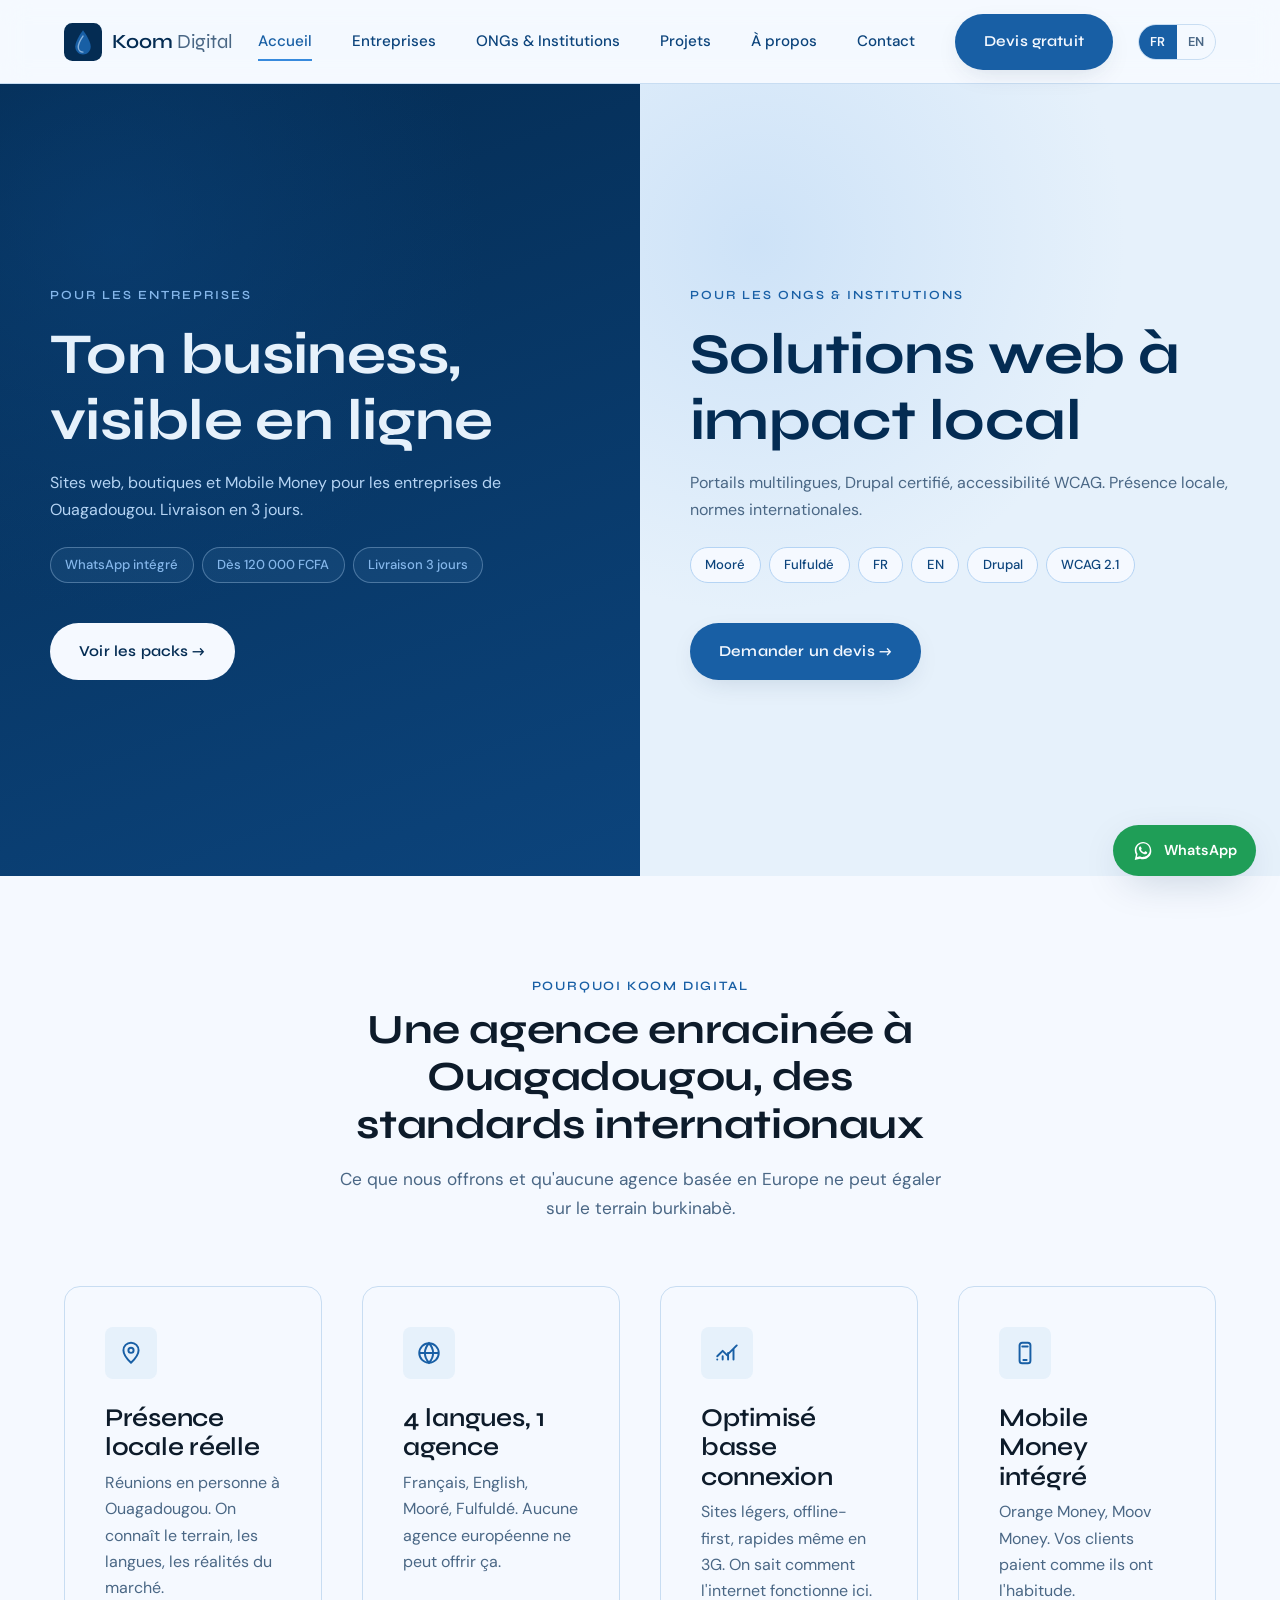
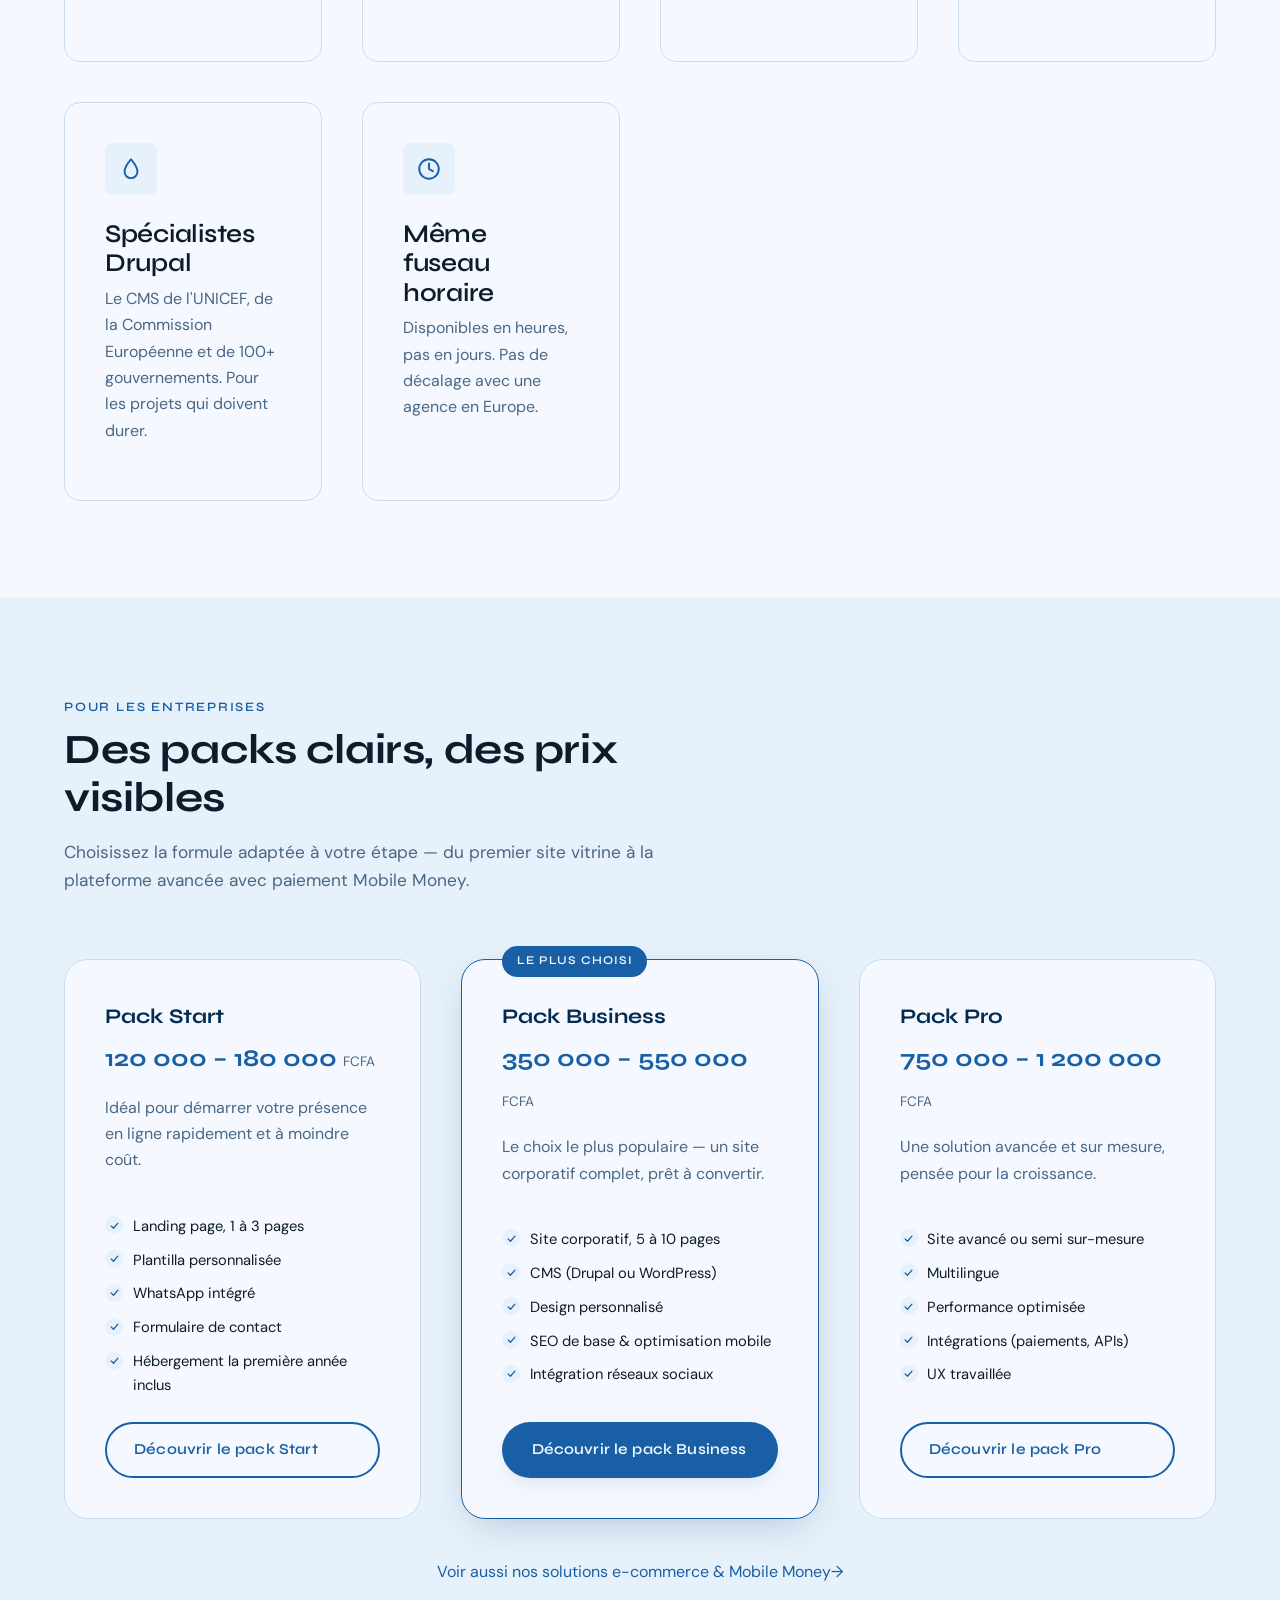
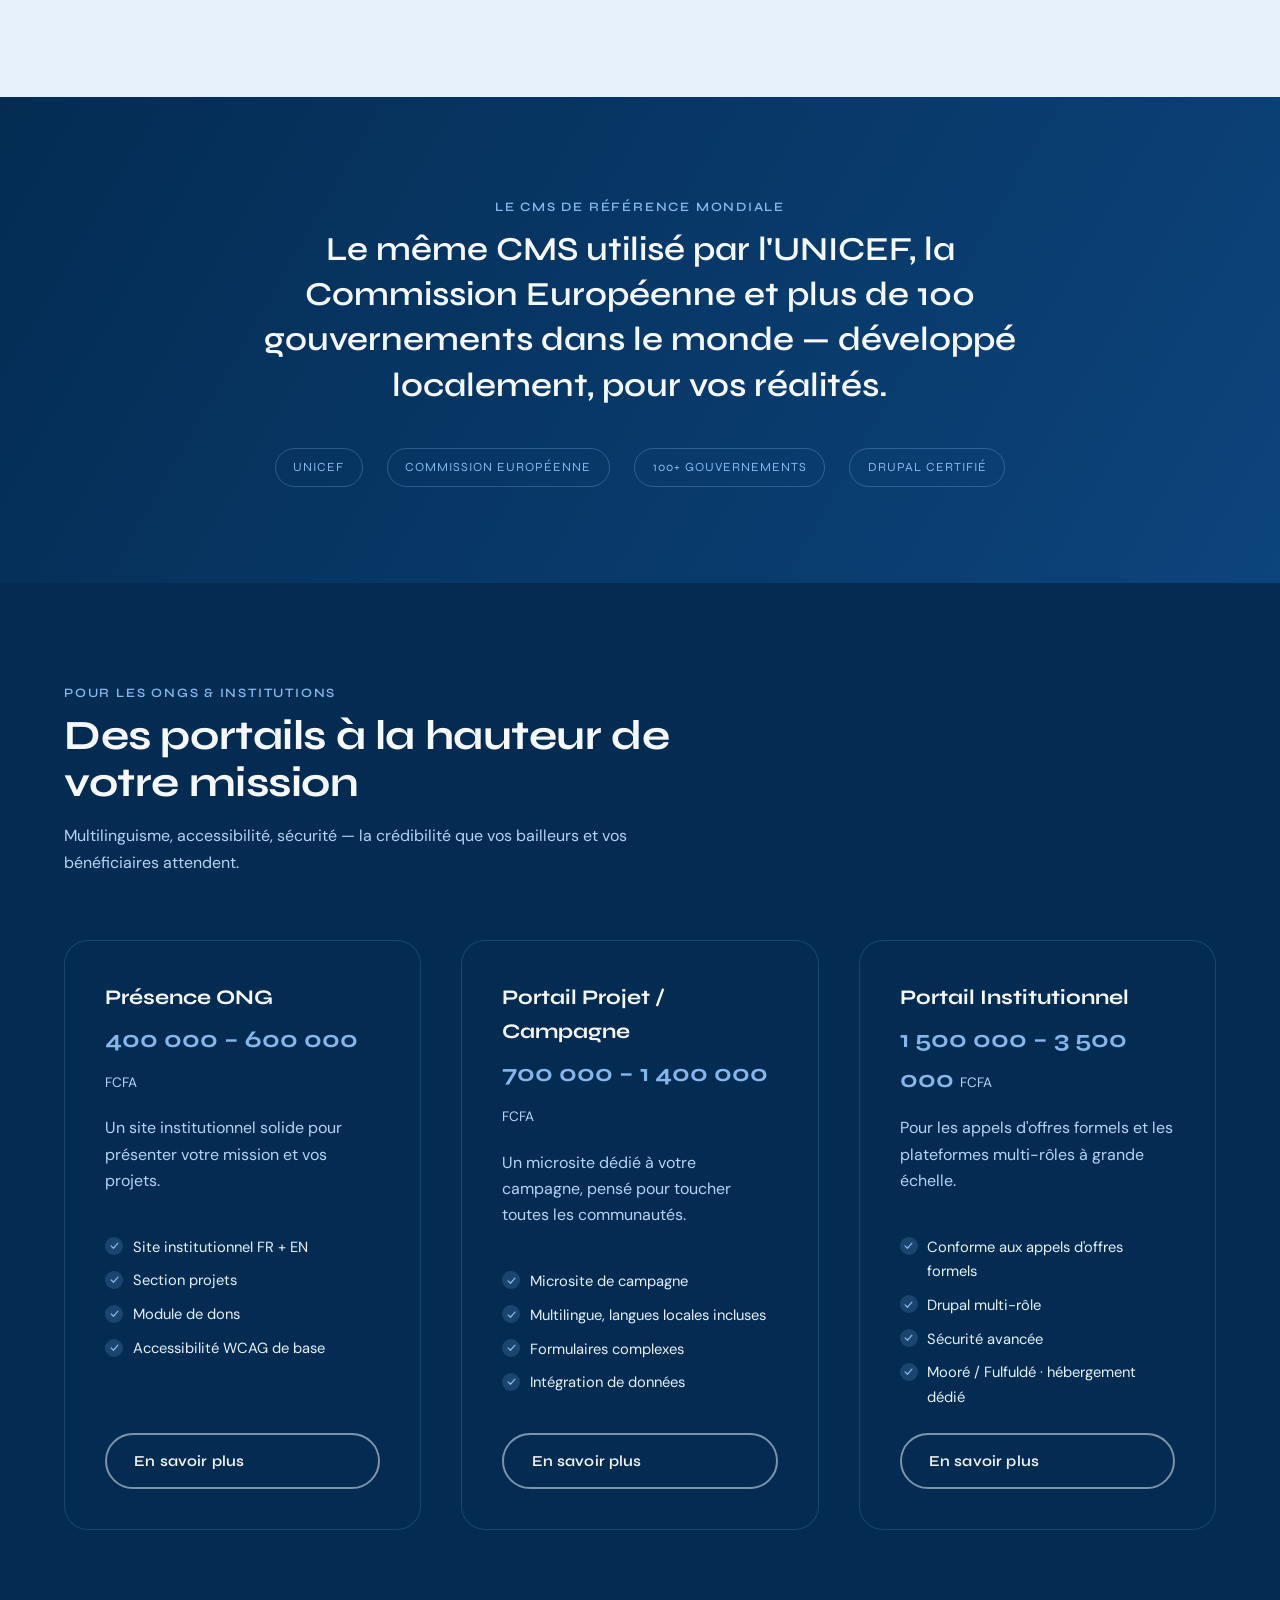
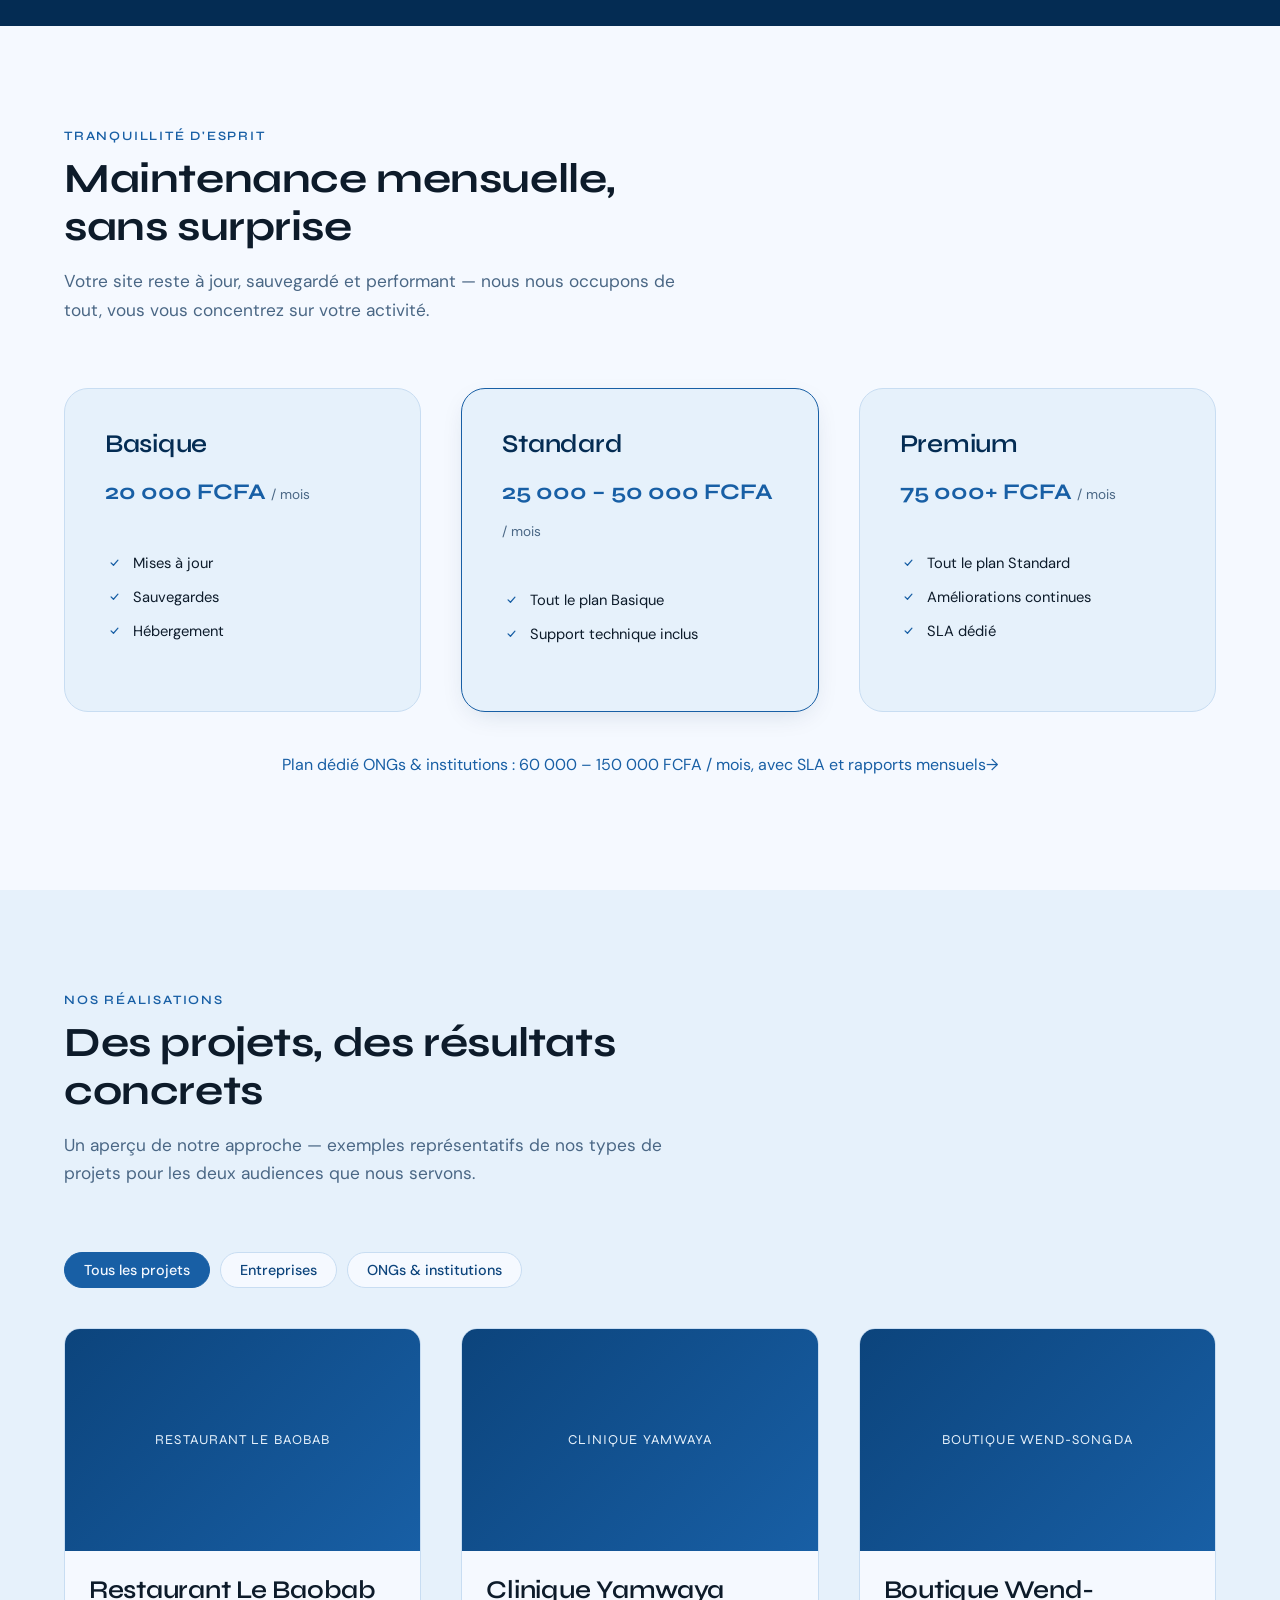
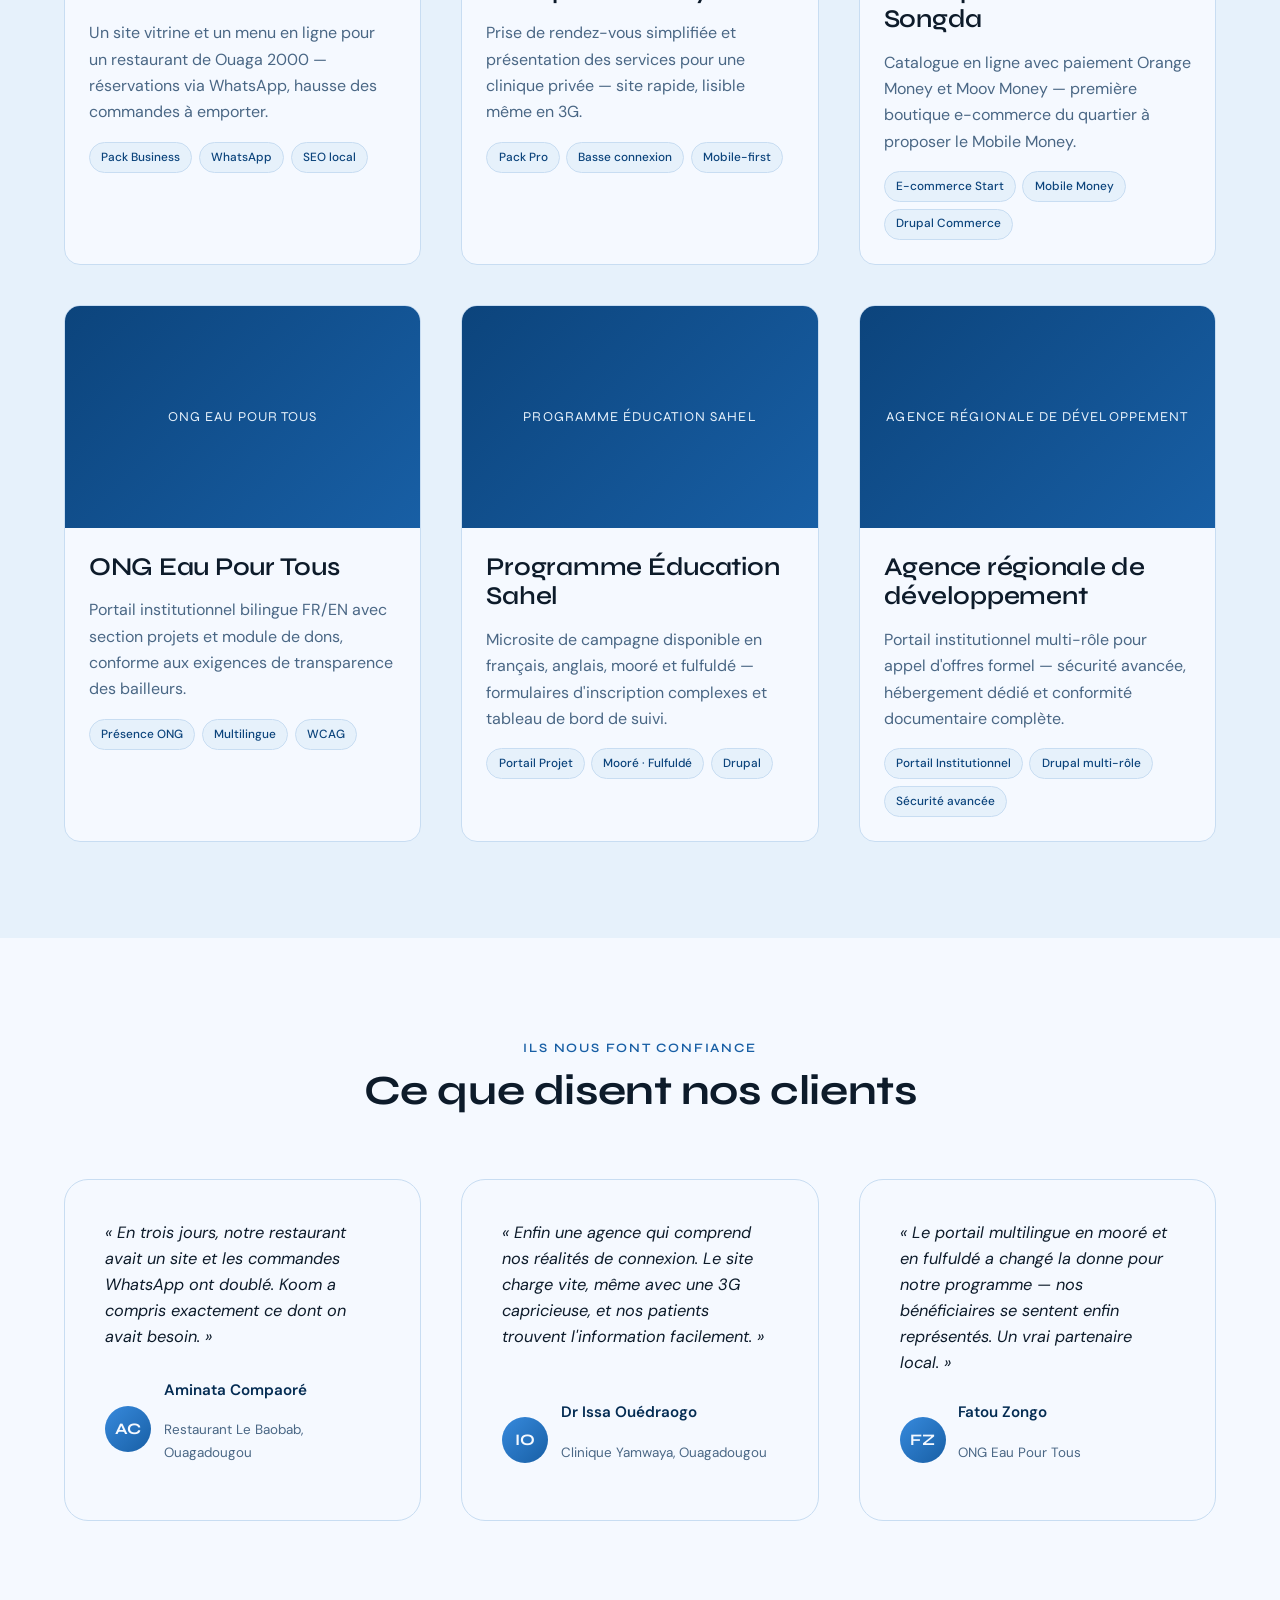
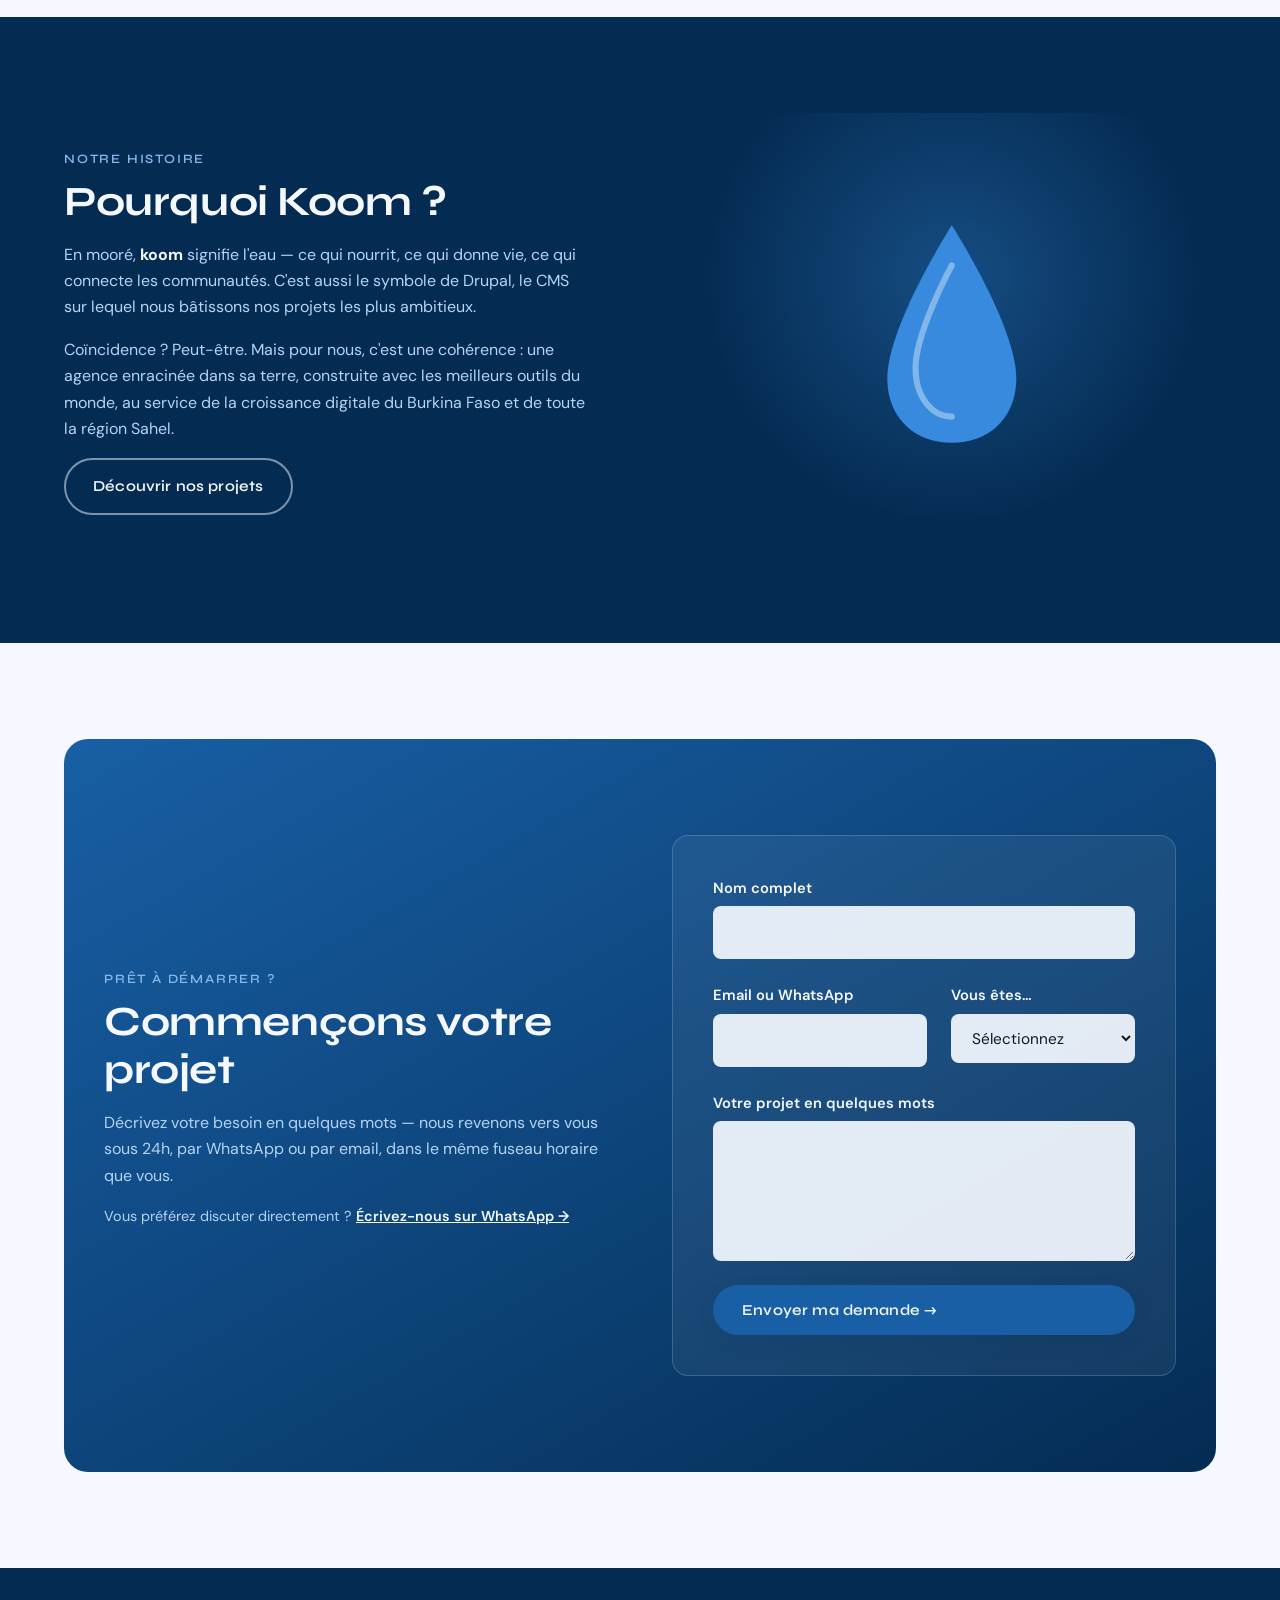
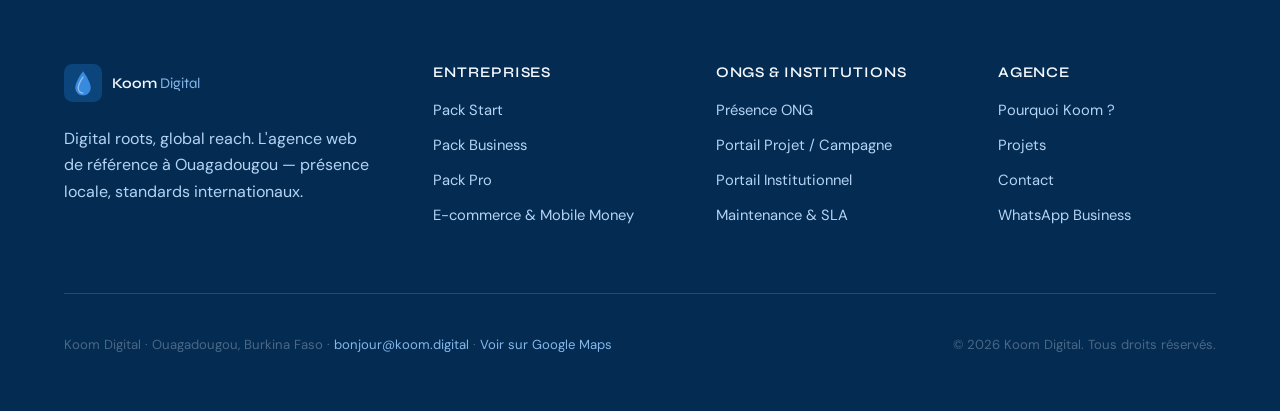
==== commit 2a44bb32: "add english version" ====
--- a/index.html
+++ b/index.html
@@ -6,10 +6,14 @@
   <title>Koom Digital — Agence web Drupal à Ouagadougou, Burkina Faso</title>
   <meta name="description" content="Koom Digital crée des sites web, boutiques en ligne et portails institutionnels à Ouagadougou. Spécialistes Drupal, Mobile Money, multilingue (FR, EN, Mooré, Fulfuldé). Présence locale, standards internationaux.">
   <link rel="canonical" href="https://www.koom.digital/">
+  <link rel="alternate" hreflang="fr" href="https://www.koom.digital/">
+  <link rel="alternate" hreflang="en" href="https://www.koom.digital/en/index.html">
+  <link rel="alternate" hreflang="x-default" href="https://www.koom.digital/">
 
   <!-- Open Graph — partage WhatsApp / réseaux sociaux -->
   <meta property="og:type" content="website">
   <meta property="og:locale" content="fr_FR">
+  <meta property="og:locale:alternate" content="en_US">
   <meta property="og:site_name" content="Koom Digital">
   <meta property="og:title" content="Koom Digital — Ton business, visible au monde">
   <meta property="og:description" content="Sites web, boutiques et portails à impact, conçus à Ouagadougou. Drupal certifié, Mobile Money, multilingue FR · EN · Mooré · Fulfuldé.">
@@ -97,9 +101,9 @@
       </div>
 
       <div class="nav-actions">
-        <div class="lang-toggle" role="group" aria-label="Choisir la langue">
-          <button type="button" aria-pressed="true" lang="fr">FR</button>
-          <button type="button" aria-pressed="false" lang="en">EN</button>
+        <div class="lang-toggle" role="group" aria-label="Choisir la langue / Choose language">
+          <a href="index.html" aria-current="true" lang="fr" hreflang="fr">FR</a>
+          <a href="en/index.html" aria-current="false" lang="en" hreflang="en">EN</a>
         </div>
       </div>
     </nav>
--- a/css/style.css
+++ b/css/style.css
@@ -409,17 +409,23 @@
   font-weight: 600;
 }
 
-.lang-toggle button {
-  border: none;
-  background: transparent;
+.lang-toggle a {
+  display: inline-block;
   padding: 0.4rem 0.7rem;
-  cursor: pointer;
   color: var(--koom-muted);
   transition: background var(--transition-base), color var(--transition-base);
 }
 
-.lang-toggle button[aria-pressed="true"] {
+.lang-toggle a:hover {
+  color: var(--koom-deep);
+}
+
+.lang-toggle a[aria-current="true"] {
   background: var(--koom-blue);
+  color: var(--koom-white);
+}
+
+.lang-toggle a[aria-current="true"]:hover {
   color: var(--koom-white);
 }
 
--- a/css/style.css
+++ b/css/style.css
@@ -409,17 +409,23 @@
   font-weight: 600;
 }
 
-.lang-toggle button {
-  border: none;
-  background: transparent;
+.lang-toggle a {
+  display: inline-block;
   padding: 0.4rem 0.7rem;
-  cursor: pointer;
   color: var(--koom-muted);
   transition: background var(--transition-base), color var(--transition-base);
 }
 
-.lang-toggle button[aria-pressed="true"] {
+.lang-toggle a:hover {
+  color: var(--koom-deep);
+}
+
+.lang-toggle a[aria-current="true"] {
   background: var(--koom-blue);
+  color: var(--koom-white);
+}
+
+.lang-toggle a[aria-current="true"]:hover {
   color: var(--koom-white);
 }
 
--- a/css/style.css
+++ b/css/style.css
@@ -409,17 +409,23 @@
   font-weight: 600;
 }
 
-.lang-toggle button {
-  border: none;
-  background: transparent;
+.lang-toggle a {
+  display: inline-block;
   padding: 0.4rem 0.7rem;
-  cursor: pointer;
   color: var(--koom-muted);
   transition: background var(--transition-base), color var(--transition-base);
 }
 
-.lang-toggle button[aria-pressed="true"] {
+.lang-toggle a:hover {
+  color: var(--koom-deep);
+}
+
+.lang-toggle a[aria-current="true"] {
   background: var(--koom-blue);
+  color: var(--koom-white);
+}
+
+.lang-toggle a[aria-current="true"]:hover {
   color: var(--koom-white);
 }
 
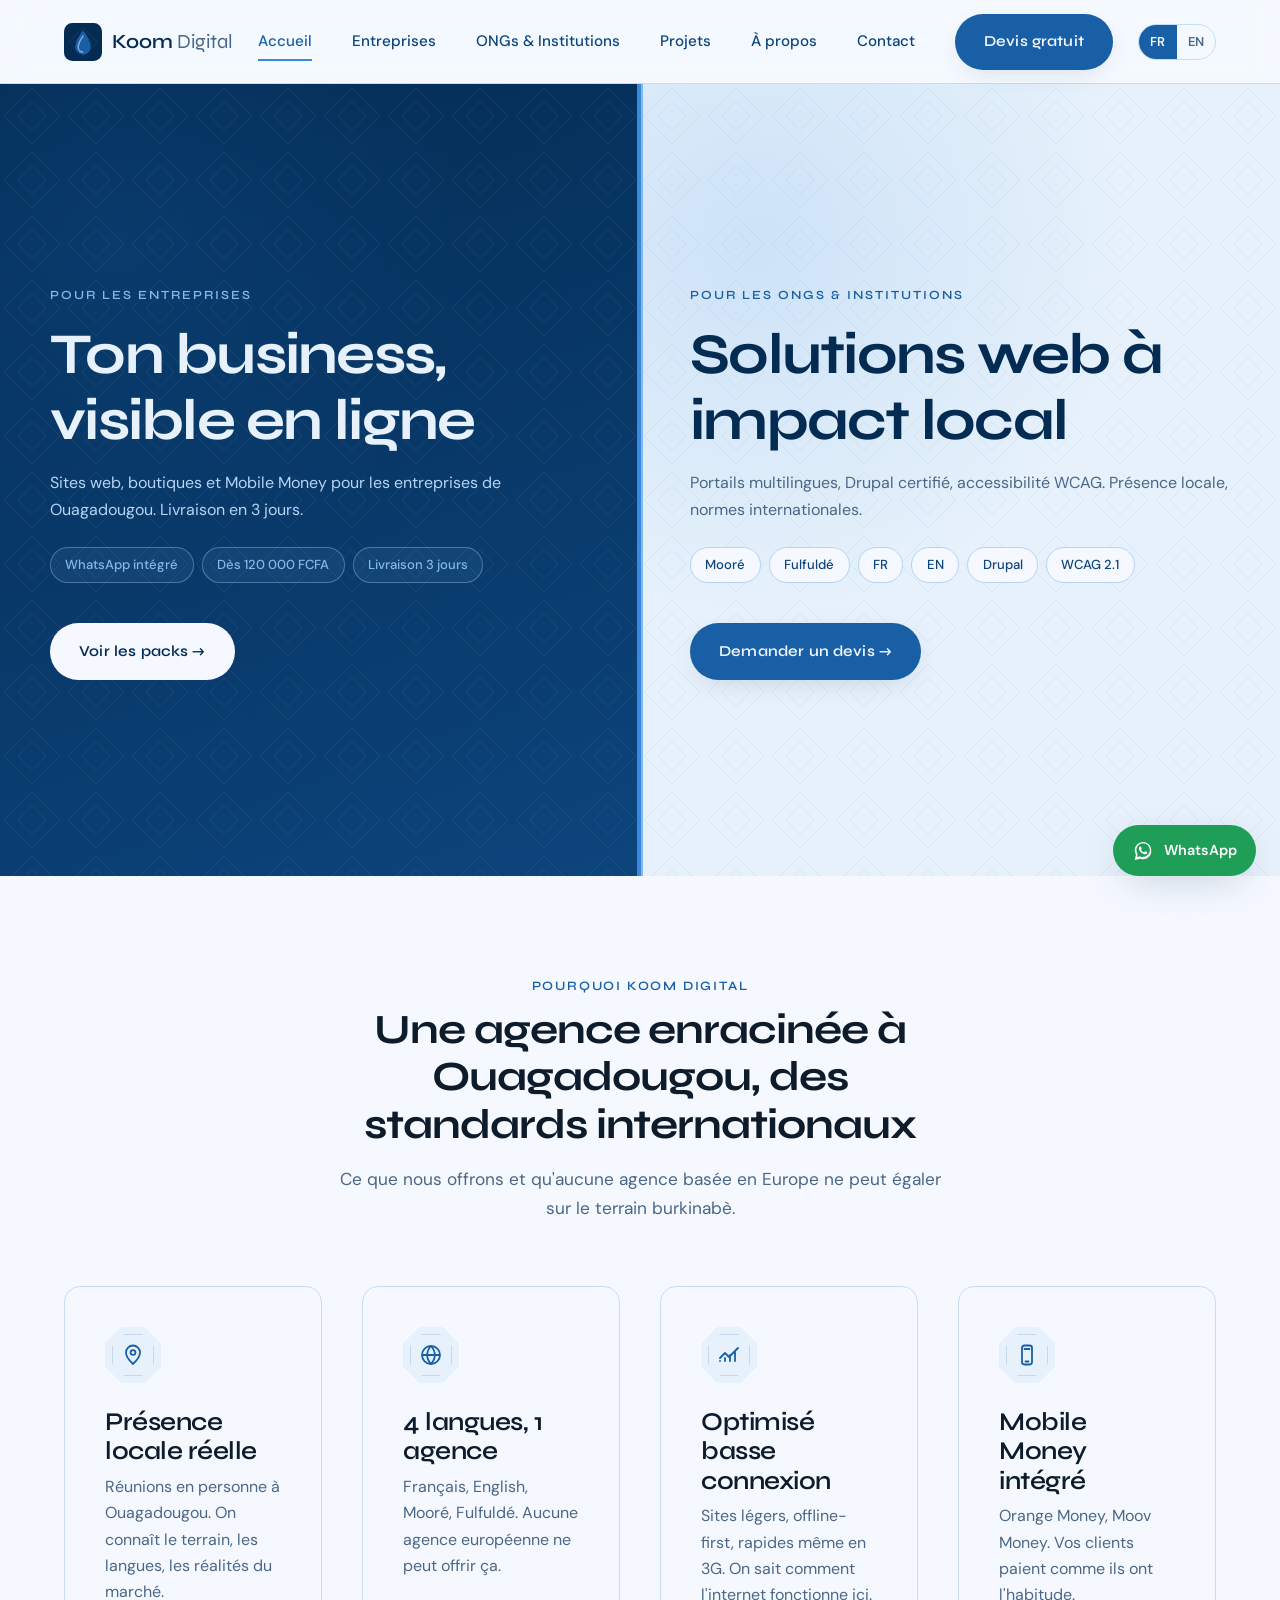
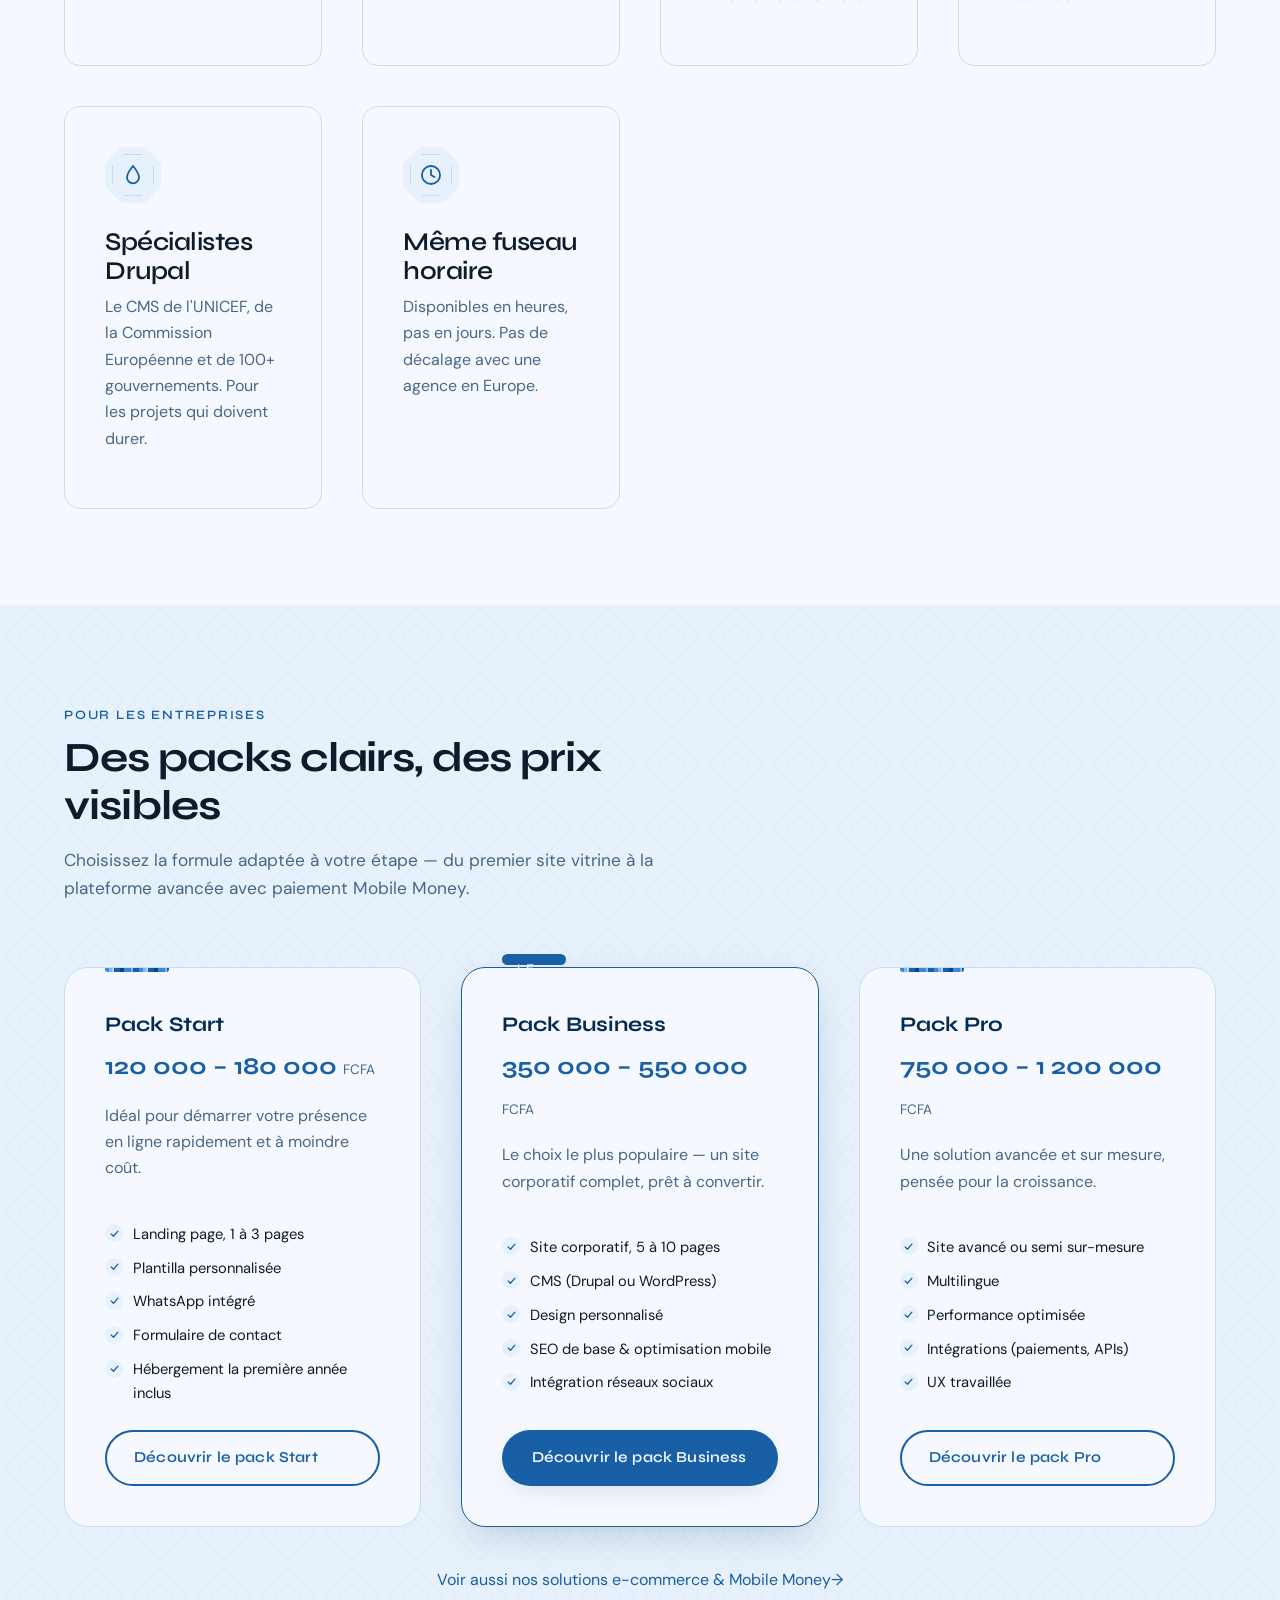
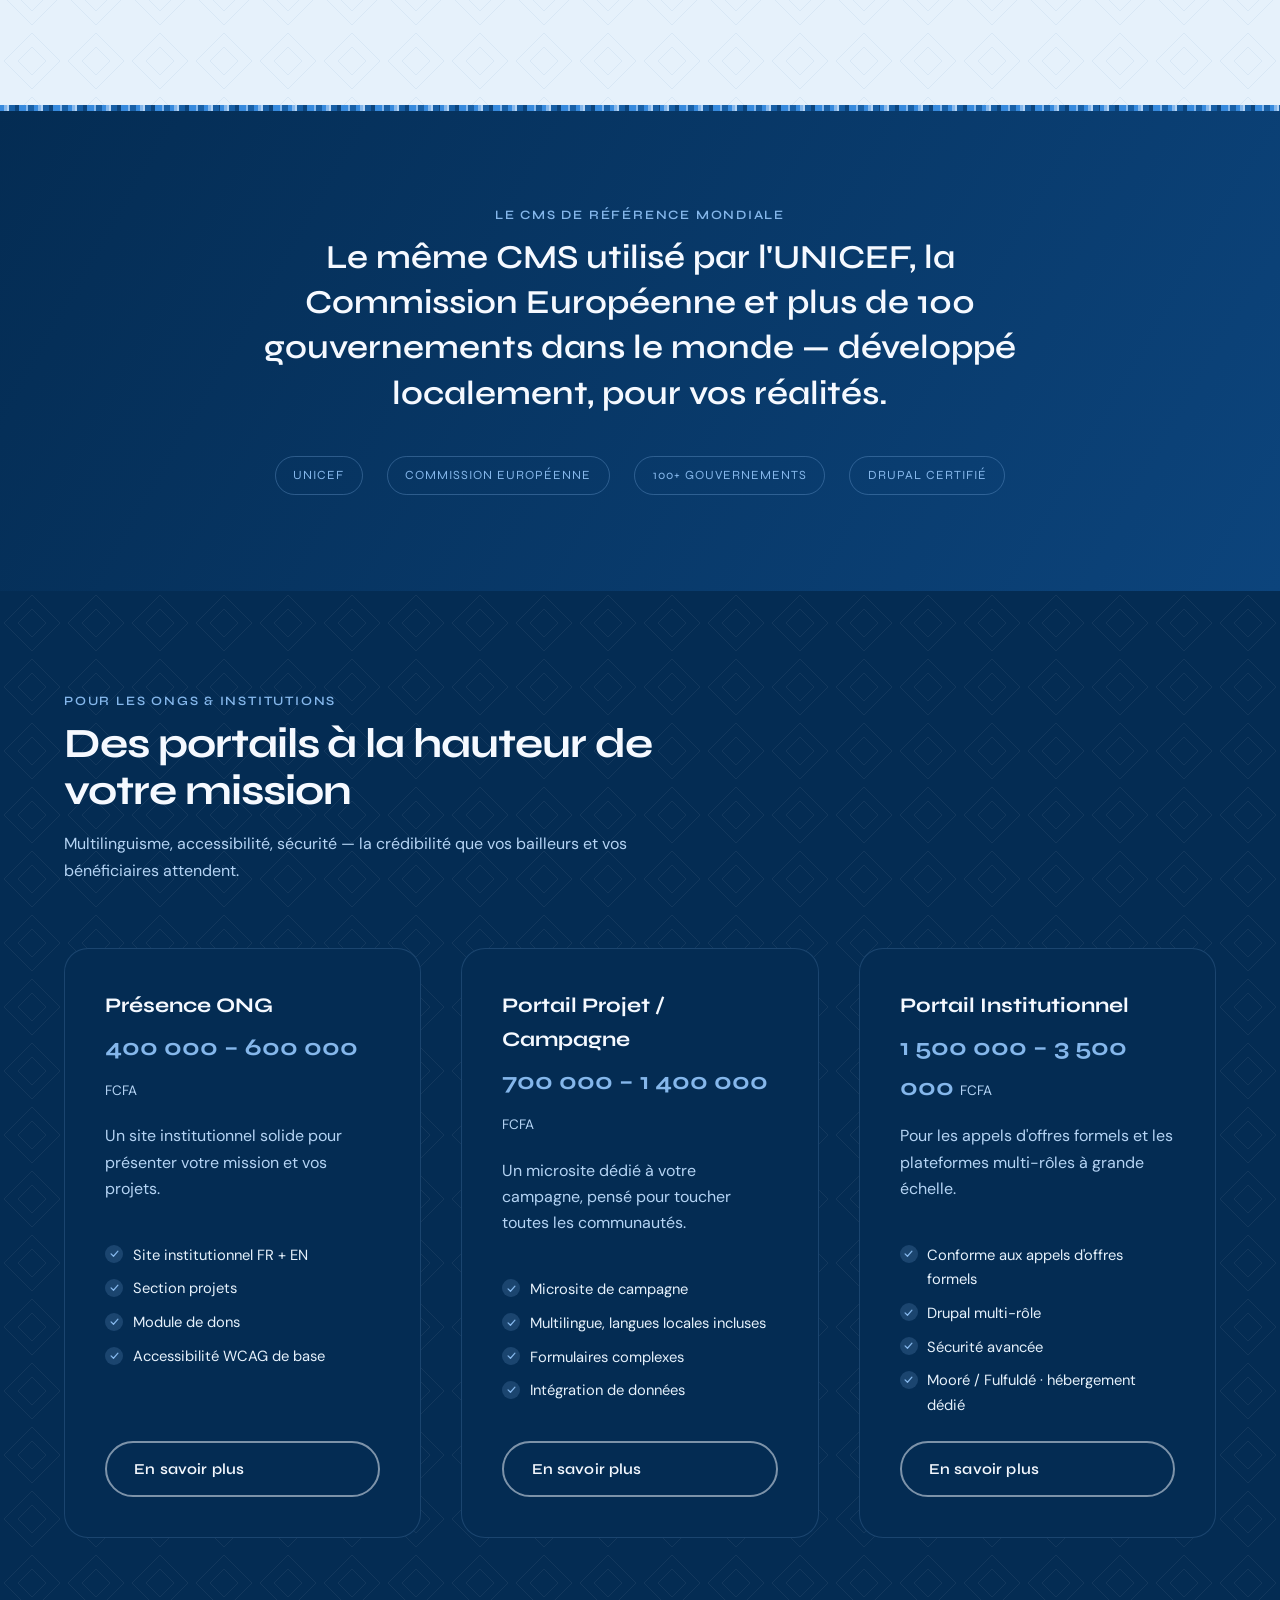
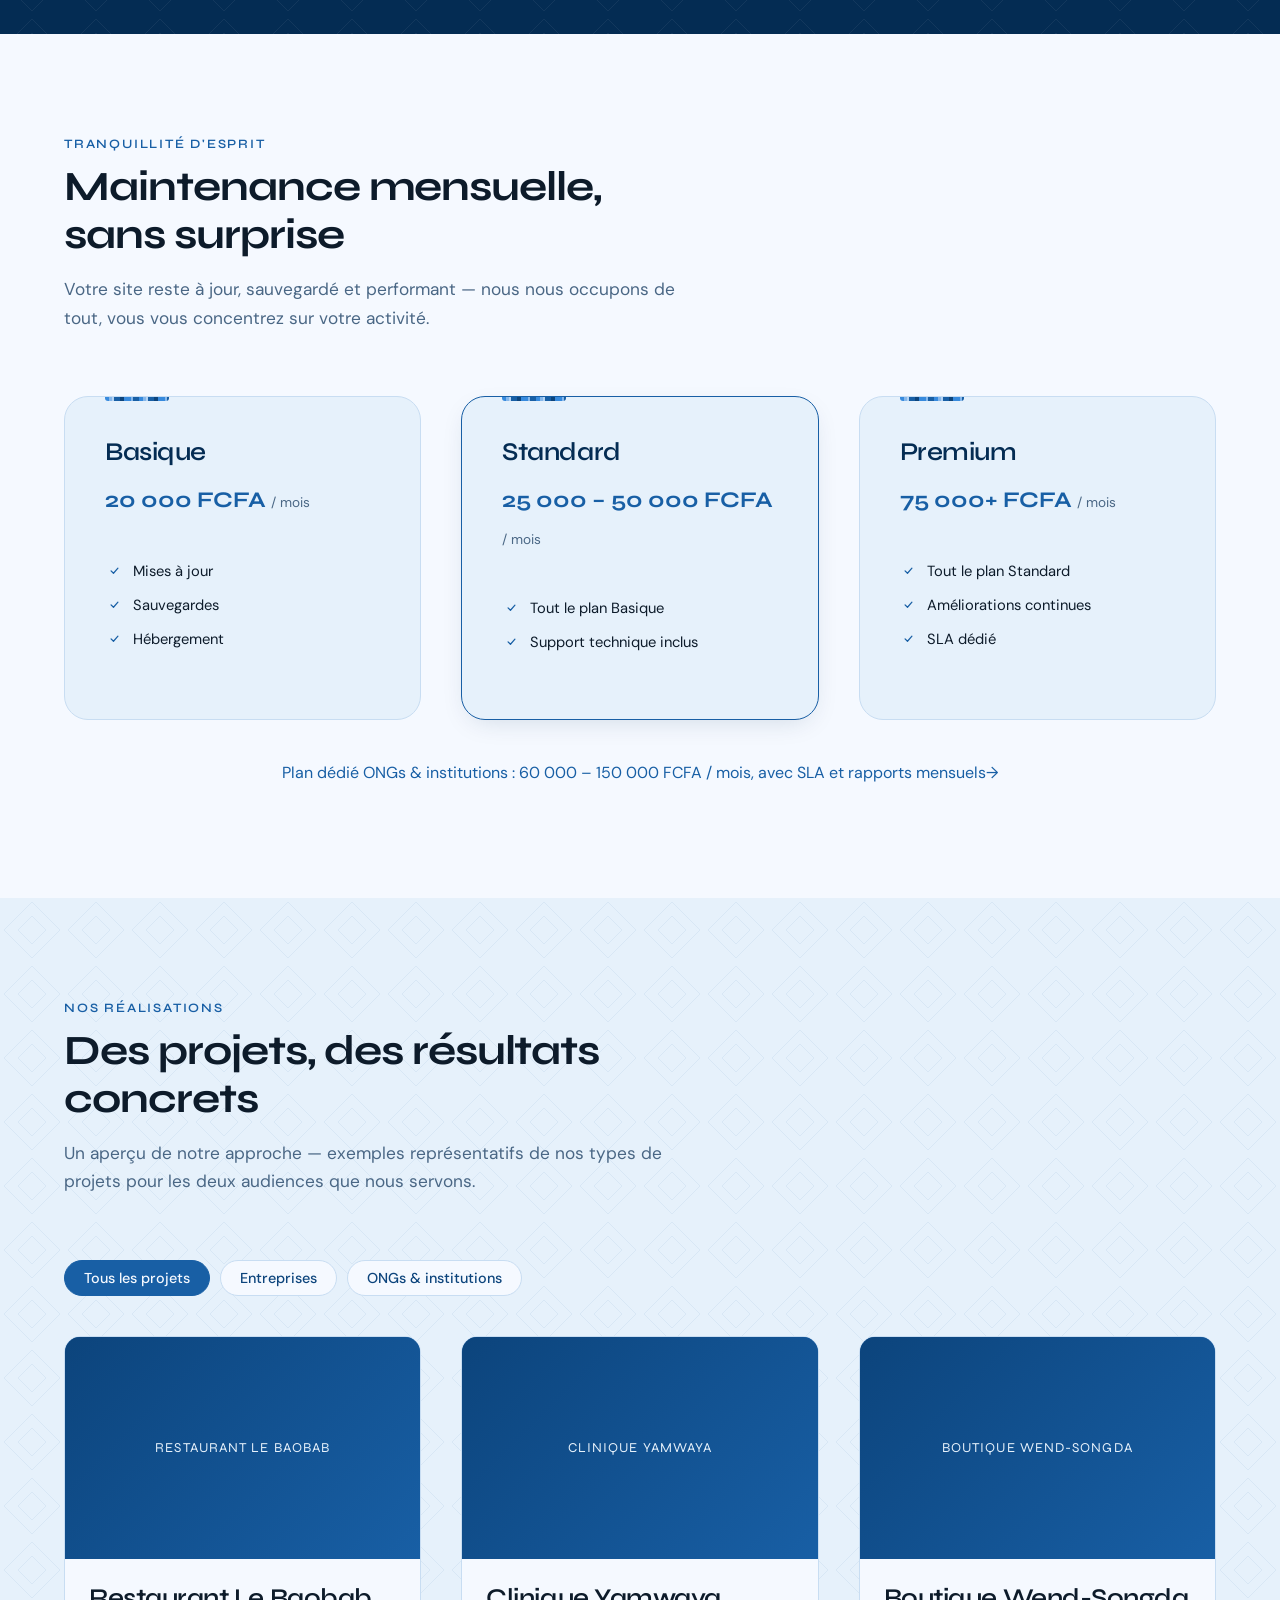
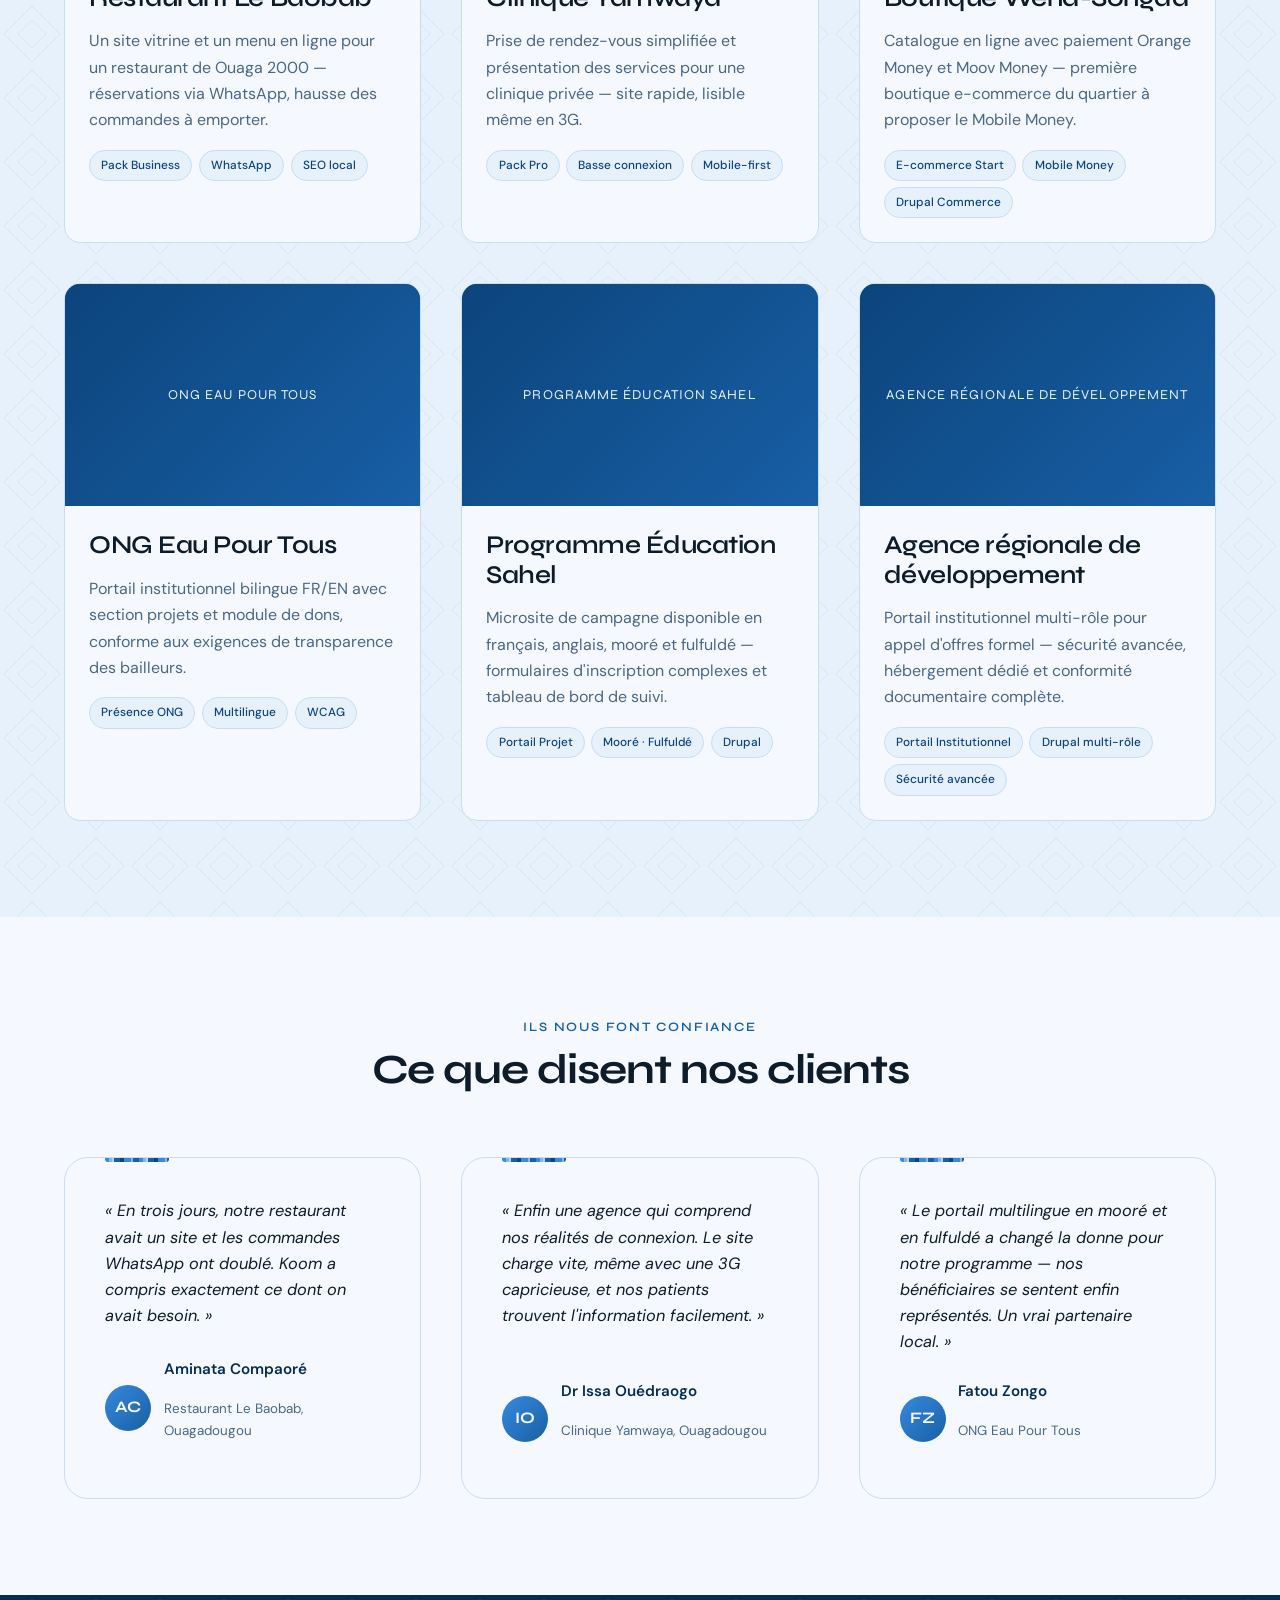
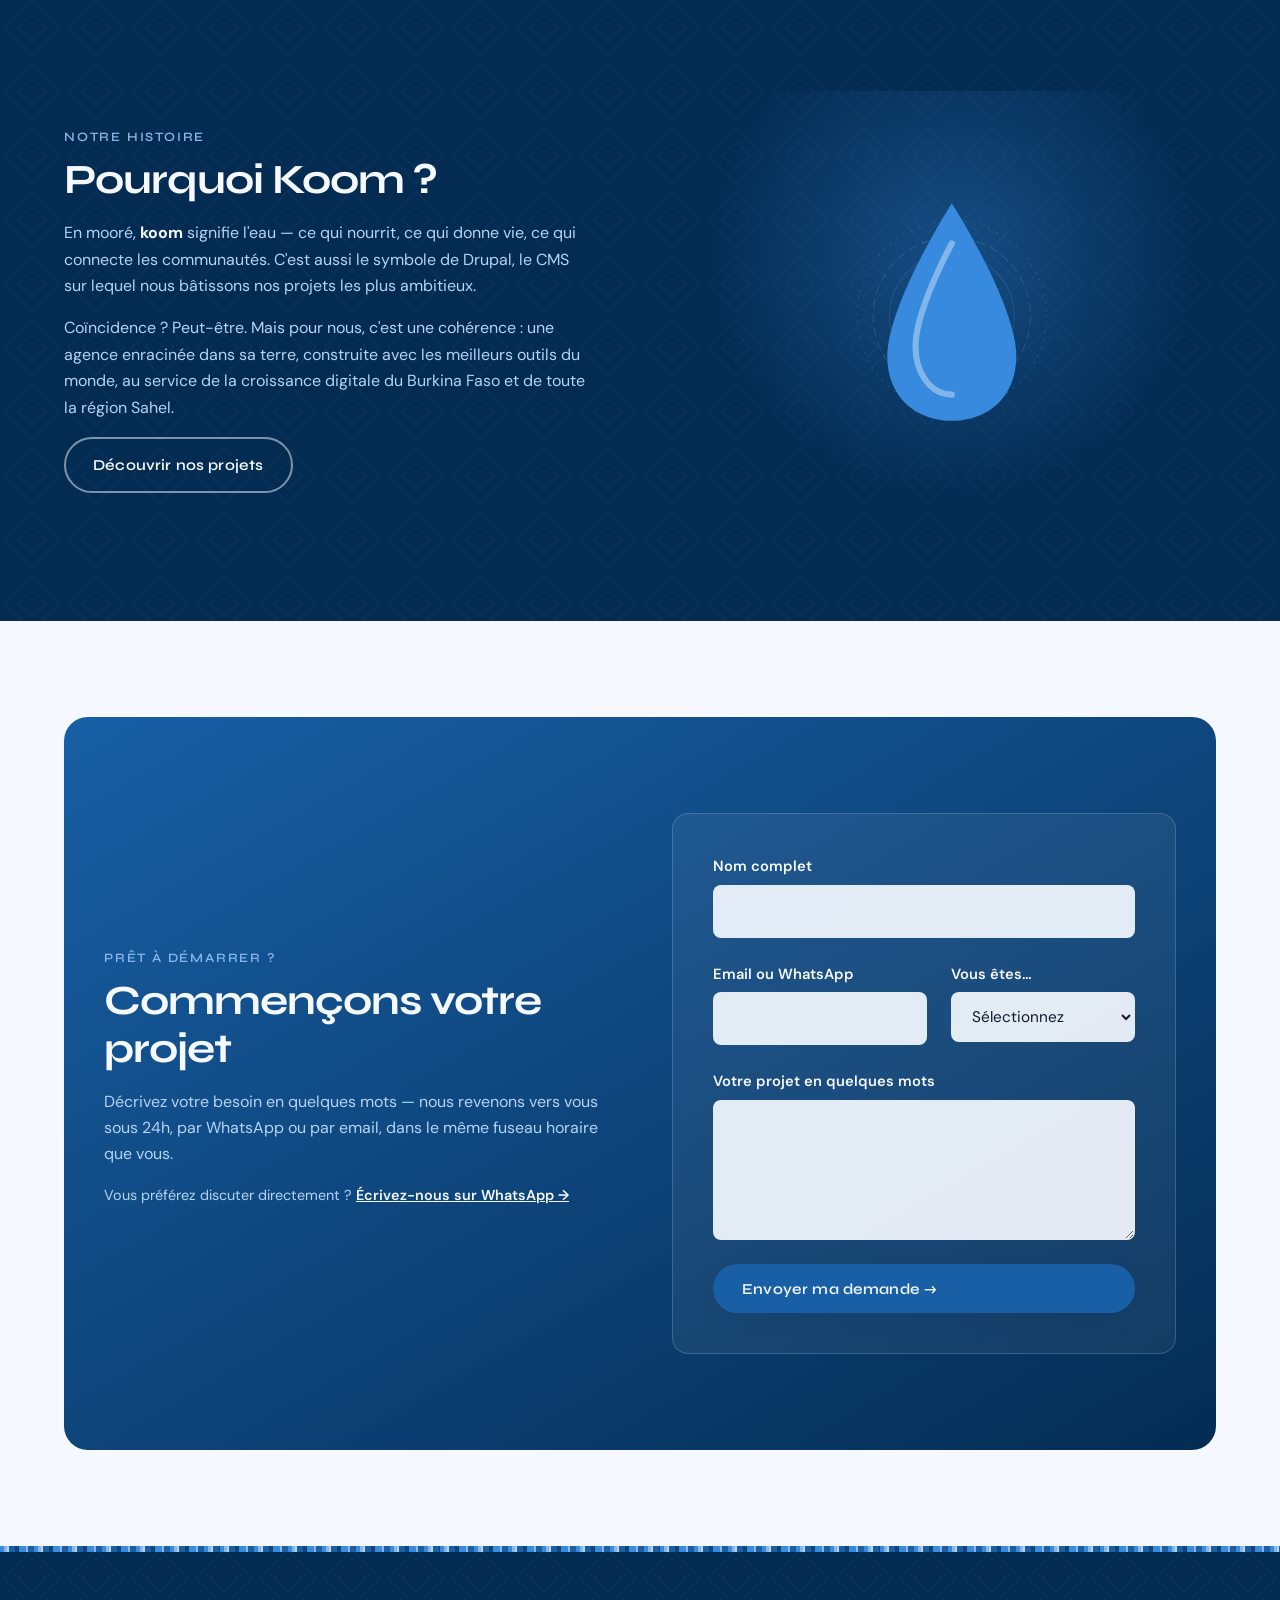
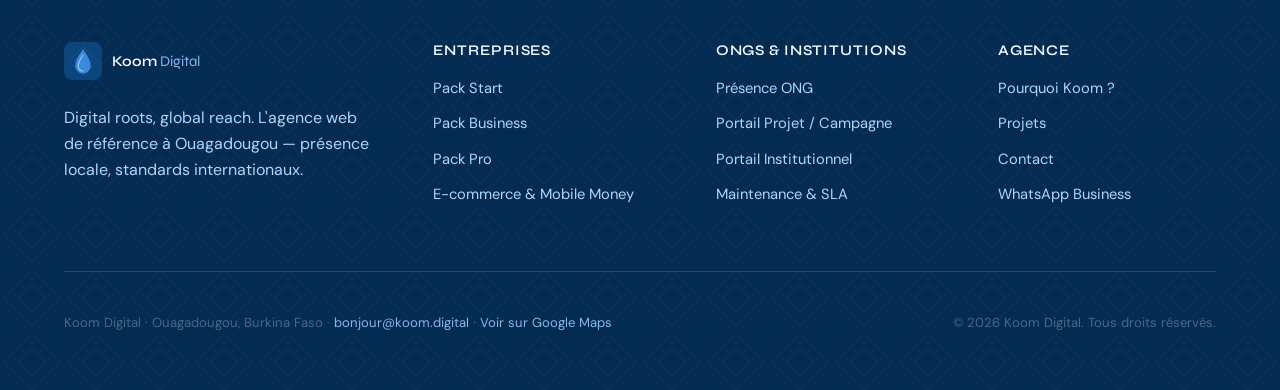
==== commit 69fd5827: "redesing" ====
--- a/index.html
+++ b/index.html
@@ -80,6 +80,7 @@
       <a class="brand" href="index.html">
         <svg class="brand-mark" viewBox="0 0 64 64" aria-hidden="true">
           <rect width="64" height="64" rx="14" fill="#042C53"/>
+          <path d="M32 8 L56 32 L32 56 L8 32 Z M32 17 L47 32 L32 47 L17 32 Z" fill="none" stroke="#B5D4F4" stroke-width="1" opacity="0.16"/>
           <path d="M32 12C32 12 19 29 19 39.5C19 47.5 24.8 53 32 53C39.2 53 45 47.5 45 39.5C45 29 32 12 32 12Z" fill="#185FA5"/>
           <path d="M32 22C32 22 24 33.5 24 40.5C24 45.5 27.6 49 32 49" fill="none" stroke="#B5D4F4" stroke-width="2.4" stroke-linecap="round" opacity="0.7"/>
         </svg>
@@ -531,6 +532,9 @@
           </div>
           <div class="story-visual" data-reveal aria-hidden="true">
             <svg viewBox="0 0 200 240" role="presentation">
+              <circle cx="100" cy="128" r="94" fill="none" stroke="#B5D4F4" stroke-width="1" stroke-dasharray="1 7" opacity="0.3"/>
+              <circle cx="100" cy="128" r="78" fill="none" stroke="#B5D4F4" stroke-width="1" stroke-dasharray="9 5" opacity="0.16"/>
+              <circle cx="100" cy="128" r="62" fill="none" stroke="#B5D4F4" stroke-width="1" opacity="0.12"/>
               <path d="M100 16C100 16 36 116 36 168C36 208 64 232 100 232C136 232 164 208 164 168C164 116 100 16 100 16Z" fill="#378ADD"/>
               <path d="M100 56C100 56 64 122 64 158C64 186 80 206 100 206" fill="none" stroke="#B5D4F4" stroke-width="6" stroke-linecap="round" opacity="0.6"/>
             </svg>
@@ -599,6 +603,7 @@
           <a class="brand" href="index.html">
             <svg class="brand-mark" viewBox="0 0 64 64" aria-hidden="true">
               <rect width="64" height="64" rx="14" fill="#0C447C"/>
+            <path d="M32 8 L56 32 L32 56 L8 32 Z M32 17 L47 32 L32 47 L17 32 Z" fill="none" stroke="#B5D4F4" stroke-width="1" opacity="0.16"/>
               <path d="M32 12C32 12 19 29 19 39.5C19 47.5 24.8 53 32 53C39.2 53 45 47.5 45 39.5C45 29 32 12 32 12Z" fill="#378ADD"/>
               <path d="M32 22C32 22 24 33.5 24 40.5C24 45.5 27.6 49 32 49" fill="none" stroke="#B5D4F4" stroke-width="2.4" stroke-linecap="round" opacity="0.7"/>
             </svg>
--- a/css/style.css
+++ b/css/style.css
@@ -42,6 +42,46 @@
 
   --container-w: 1200px;
   --transition-base: 0.35s cubic-bezier(0.22, 1, 0.36, 1);
+}
+
+/* --------------------------------------------------------------------------
+   Motifs culturels — empreintes ouest-africaines
+   Trois références tissées dans la trame visuelle du site :
+   • lattis de losanges imbriqués, dans l'esprit des tracés du bògòlanfini
+     (bogolan) malien-burkinabè, gravés en filigrane sur les fonds de couleur
+   • bandeau tissé aux largeurs irrégulières, écho du Faso Dan Fani — la
+     bande de coton filé localement, symbole burkinabè d'autonomie depuis
+     l'époque sankariste — utilisé comme « couture » entre les sections
+   • frise en dents triangulaires, rappel des parapets crénelés de
+     l'architecture en banco sahélienne (grandes mosquées de Bobo-Dioulasso
+     et de Djenné) en bordure des bandeaux sombres et de l'en-tête de page
+   -------------------------------------------------------------------------- */
+:root {
+  --pattern-lattice-on-dark: url("data:image/svg+xml,%3Csvg xmlns='http://www.w3.org/2000/svg' width='64' height='64' viewBox='0 0 64 64'%3E%3Cpath d='M32 4 L60 32 L32 60 L4 32 Z M32 18 L46 32 L32 46 L18 32 Z' fill='none' stroke='white' stroke-opacity='.06' stroke-width='1'/%3E%3C/svg%3E");
+  --pattern-lattice-on-light: url("data:image/svg+xml,%3Csvg xmlns='http://www.w3.org/2000/svg' width='64' height='64' viewBox='0 0 64 64'%3E%3Cpath d='M32 4 L60 32 L32 60 L4 32 Z M32 18 L46 32 L32 46 L18 32 Z' fill='none' stroke='%23185FA5' stroke-opacity='.07' stroke-width='1'/%3E%3C/svg%3E");
+
+  --pattern-frieze-on-dark: url("data:image/svg+xml,%3Csvg xmlns='http://www.w3.org/2000/svg' width='44' height='15' viewBox='0 0 44 15'%3E%3Cpath d='M0 15 L11 1.5 L22 15 L33 1.5 L44 15 Z' fill='white' fill-opacity='.07'/%3E%3C/svg%3E");
+  --pattern-frieze-on-wash: url("data:image/svg+xml,%3Csvg xmlns='http://www.w3.org/2000/svg' width='44' height='15' viewBox='0 0 44 15'%3E%3Cpath d='M0 15 L11 1.5 L22 15 L33 1.5 L44 15 Z' fill='%230C447C' fill-opacity='.05'/%3E%3C/svg%3E");
+
+  --weave-band: repeating-linear-gradient(
+    90deg,
+    var(--koom-mid) 0 4px,
+    var(--koom-light) 4px 7px,
+    var(--koom-pale) 7px 9px,
+    var(--koom-blue) 9px 15px,
+    var(--koom-deep) 15px 19px,
+    var(--koom-mid) 19px 26px,
+    var(--koom-light) 26px 28px,
+    var(--koom-blue) 28px 34px
+  );
+}
+
+/* Bandeau tissé — séparateur visuel entre les sections, dans l'esprit des
+   bandes de coton cousues bord à bord pour former le Faso Dan Fani */
+.weave-seam {
+  height: 6px;
+  background-image: var(--weave-band);
+  background-size: 220px 100%;
 }
 
 /* --------------------------------------------------------------------------
@@ -94,12 +134,12 @@
   font-weight: 600;
   line-height: 1.15;
   margin: 0 0 var(--space-sm);
-  letter-spacing: -0.01em;
-}
-
-h1 { font-size: clamp(2.2rem, 5vw, 3.6rem); font-weight: 700; }
-h2 { font-size: clamp(1.8rem, 3.6vw, 2.6rem); font-weight: 700; }
-h3 { font-size: clamp(1.25rem, 2.4vw, 1.6rem); font-weight: 600; }
+  letter-spacing: -0.015em;
+}
+
+h1 { font-size: clamp(2.2rem, 5vw, 3.6rem); font-weight: 700; letter-spacing: -0.03em; }
+h2 { font-size: clamp(1.8rem, 3.6vw, 2.6rem); font-weight: 700; letter-spacing: -0.025em; }
+h3 { font-size: clamp(1.25rem, 2.4vw, 1.6rem); font-weight: 600; letter-spacing: -0.018em; }
 h4 { font-size: 1.1rem; font-weight: 600; }
 
 p {
@@ -170,7 +210,9 @@
 }
 
 .section--dark {
-  background: var(--koom-navy);
+  background-color: var(--koom-navy);
+  background-image: var(--pattern-lattice-on-dark);
+  background-size: 64px 64px;
   color: var(--koom-wash);
 }
 
@@ -184,7 +226,9 @@
 }
 
 .section--wash {
-  background: var(--koom-wash);
+  background-color: var(--koom-wash);
+  background-image: var(--pattern-lattice-on-light);
+  background-size: 64px 64px;
 }
 
 .section-head {
@@ -514,6 +558,22 @@
   display: grid;
   grid-template-columns: 1fr 1fr;
   min-height: 88vh;
+  position: relative;
+}
+
+/* Couture centrale — la bande tissée qui « assemble » les deux moitiés du
+   héros, comme deux pans de Faso Dan Fani cousus pour former une étoffe */
+.hero-split::after {
+  content: '';
+  position: absolute;
+  top: 0;
+  bottom: 0;
+  left: 50%;
+  width: 6px;
+  transform: translateX(-50%);
+  background-image: var(--weave-band);
+  background-size: 100% 220px;
+  z-index: 2;
 }
 
 .hero-half {
@@ -533,10 +593,20 @@
   pointer-events: none;
 }
 
+/* Lattis discret en filigrane — écho des tracés losangés du bògòlanfini */
+.hero-half::after {
+  content: '';
+  position: absolute;
+  inset: 0;
+  background-size: 64px 64px;
+  pointer-events: none;
+}
+
 .hero-half-inner {
   max-width: 540px;
   margin-inline: auto;
   position: relative;
+  z-index: 1;
 }
 
 .hero-entreprises {
@@ -548,6 +618,10 @@
   color: var(--koom-deep);
 }
 
+.hero-entreprises::after {
+  background-image: var(--pattern-lattice-on-dark);
+}
+
 .hero-entreprises p {
   color: var(--koom-pale);
 }
@@ -559,6 +633,10 @@
 
 .hero-ongs::before {
   color: var(--koom-pale);
+}
+
+.hero-ongs::after {
+  background-image: var(--pattern-lattice-on-light);
 }
 
 .hero-ongs p {
@@ -616,6 +694,18 @@
     min-height: 0;
   }
 
+  /* La couture passe à l'horizontale entre les deux blocs empilés */
+  .hero-split::after {
+    top: 50%;
+    left: 0;
+    right: 0;
+    bottom: auto;
+    width: auto;
+    height: 6px;
+    transform: translateY(-50%);
+    background-size: 220px 100%;
+  }
+
   .hero-half {
     padding: var(--space-xl) var(--space-md);
   }
@@ -641,20 +731,34 @@
   border-color: var(--koom-light);
 }
 
+/* Écrin à facettes — silhouette octogonale à coins coupés, avec un losange
+   imbriqué en retrait, dans la continuité du lattis bògòlanfini du site */
 .card-icon {
-  width: 52px;
-  height: 52px;
+  width: 56px;
+  height: 56px;
   display: grid;
   place-items: center;
-  border-radius: var(--radius-sm);
+  position: relative;
   background: var(--koom-wash);
   color: var(--koom-blue);
   margin-bottom: var(--space-md);
+  clip-path: polygon(29% 0, 71% 0, 100% 29%, 100% 71%, 71% 100%, 29% 100%, 0 71%, 0 29%);
+}
+
+.card-icon::before {
+  content: '';
+  position: absolute;
+  inset: 7px;
+  border: 1px solid rgba(24, 95, 165, 0.16);
+  clip-path: polygon(29% 0, 71% 0, 100% 29%, 100% 71%, 71% 100%, 29% 100%, 0 71%, 0 29%);
+  pointer-events: none;
 }
 
 .card-icon svg {
-  width: 26px;
-  height: 26px;
+  width: 24px;
+  height: 24px;
+  position: relative;
+  z-index: 1;
 }
 
 .card h3 {
@@ -682,6 +786,22 @@
   transform: translateY(-6px);
   box-shadow: var(--shadow-soft);
   border-color: var(--koom-mid);
+}
+
+/* Languette tissée — clin d'œil au Faso Dan Fani, comme une étiquette de
+   bande de coton cousue en haut de chaque carte */
+.pack-card::before,
+.plan-card::before,
+.testimonial::before {
+  content: '';
+  position: absolute;
+  top: 0;
+  left: var(--space-lg);
+  width: 64px;
+  height: 4px;
+  background-image: var(--weave-band);
+  background-size: 130px 100%;
+  border-radius: 0 0 3px 3px;
 }
 
 .pack-card--featured {
@@ -805,10 +925,23 @@
    Stat / dark band
    -------------------------------------------------------------------------- */
 .stat-band {
-  background: linear-gradient(120deg, var(--koom-navy), var(--koom-deep));
+  background-color: var(--koom-navy);
+  background-image: linear-gradient(120deg, var(--koom-navy), var(--koom-deep)), var(--pattern-lattice-on-dark);
+  background-size: auto, 64px 64px;
   color: var(--koom-white);
   text-align: center;
   padding-block: var(--space-2xl);
+  position: relative;
+}
+
+.stat-band::before {
+  content: '';
+  position: absolute;
+  inset-inline: 0;
+  top: 0;
+  height: 6px;
+  background-image: var(--weave-band);
+  background-size: 220px 100%;
 }
 
 .stat-band .container {
@@ -854,6 +987,7 @@
   height: 100%;
   display: flex;
   flex-direction: column;
+  position: relative;
 }
 
 .plan-card h3 {
@@ -911,7 +1045,8 @@
 
 .project-thumb {
   aspect-ratio: 16 / 10;
-  background: linear-gradient(135deg, var(--koom-deep), var(--koom-blue));
+  background-color: var(--koom-blue);
+  background-image: linear-gradient(135deg, var(--koom-deep), var(--koom-blue)), var(--pattern-lattice-on-dark);
   display: grid;
   place-items: center;
   color: var(--koom-wash);
@@ -951,6 +1086,7 @@
   height: 100%;
   display: flex;
   flex-direction: column;
+  position: relative;
 }
 
 .testimonial blockquote {
@@ -1162,7 +1298,9 @@
    Final CTA
    -------------------------------------------------------------------------- */
 .cta-final {
-  background: linear-gradient(150deg, var(--koom-blue), var(--koom-navy));
+  background-color: var(--koom-navy);
+  background-image: linear-gradient(150deg, var(--koom-blue), var(--koom-navy)), var(--pattern-lattice-on-dark);
+  background-size: auto, 64px 64px;
   color: var(--koom-white);
   border-radius: var(--radius-lg);
   padding: var(--space-2xl) var(--space-lg);
@@ -1170,6 +1308,8 @@
   gap: var(--space-xl);
   grid-template-columns: 1fr 1fr;
   align-items: center;
+  overflow: hidden;
+  position: relative;
 }
 
 .cta-final h2 {
@@ -1208,9 +1348,47 @@
    Page hero (interior pages)
    -------------------------------------------------------------------------- */
 .page-hero {
-  background: linear-gradient(160deg, var(--koom-navy), var(--koom-deep));
+  background-color: var(--koom-navy);
+  background-image: linear-gradient(160deg, var(--koom-navy), var(--koom-deep)), var(--pattern-lattice-on-dark);
+  background-size: auto, 64px 64px;
   color: var(--koom-wash);
   padding-block: var(--space-2xl);
+  position: relative;
+}
+
+/* Frise en dents triangulaires — écho des parapets crénelés des mosquées
+   en banco du Sahel, posée en bordure basse comme une corniche */
+.page-hero::after {
+  content: '';
+  position: absolute;
+  inset-inline: 0;
+  bottom: 0;
+  height: 15px;
+  background-image: var(--pattern-frieze-on-dark);
+  background-repeat: repeat-x;
+  background-size: 44px 15px;
+}
+
+/* Variante claire — utilisée sur la page ONGs & institutions, dont l'en-tête
+   adopte un fond clair (voir la surcharge #main .page-hero de cette page) */
+#main .page-hero.page-hero--light {
+  background-color: var(--koom-wash);
+  background-image: var(--pattern-lattice-on-light);
+  color: var(--koom-navy);
+}
+
+#main .page-hero.page-hero--light p {
+  color: var(--koom-muted);
+}
+
+#main .page-hero.page-hero--light .tag {
+  border-color: var(--koom-pale);
+  color: var(--koom-deep);
+  background: var(--koom-white);
+}
+
+.page-hero--light::after {
+  background-image: var(--pattern-frieze-on-wash);
 }
 
 .page-hero p {
@@ -1244,6 +1422,19 @@
 
 .breadcrumb a:hover {
   color: var(--koom-white);
+}
+
+/* Variante claire — fil d'Ariane sur l'en-tête à fond clair (page ONGs) */
+.breadcrumb--on-light {
+  color: var(--koom-blue);
+}
+
+.breadcrumb--on-light a {
+  color: var(--koom-deep);
+}
+
+.breadcrumb--on-light a:hover {
+  color: var(--koom-navy);
 }
 
 /* --------------------------------------------------------------------------
@@ -1279,9 +1470,24 @@
    Footer
    -------------------------------------------------------------------------- */
 .site-footer {
-  background: var(--koom-navy);
+  background-color: var(--koom-navy);
+  background-image: var(--pattern-lattice-on-dark);
+  background-size: 64px 64px;
   color: var(--koom-pale);
   padding-block: var(--space-2xl) var(--space-lg);
+  position: relative;
+}
+
+/* Couture supérieure — la bande tissée scelle le pied de page au reste du
+   site, comme la dernière bande cousue sur une étoffe Faso Dan Fani */
+.site-footer::before {
+  content: '';
+  position: absolute;
+  inset-inline: 0;
+  top: 0;
+  height: 6px;
+  background-image: var(--weave-band);
+  background-size: 220px 100%;
 }
 
 .footer-grid {
--- a/css/style.css
+++ b/css/style.css
@@ -42,6 +42,46 @@
 
   --container-w: 1200px;
   --transition-base: 0.35s cubic-bezier(0.22, 1, 0.36, 1);
+}
+
+/* --------------------------------------------------------------------------
+   Motifs culturels — empreintes ouest-africaines
+   Trois références tissées dans la trame visuelle du site :
+   • lattis de losanges imbriqués, dans l'esprit des tracés du bògòlanfini
+     (bogolan) malien-burkinabè, gravés en filigrane sur les fonds de couleur
+   • bandeau tissé aux largeurs irrégulières, écho du Faso Dan Fani — la
+     bande de coton filé localement, symbole burkinabè d'autonomie depuis
+     l'époque sankariste — utilisé comme « couture » entre les sections
+   • frise en dents triangulaires, rappel des parapets crénelés de
+     l'architecture en banco sahélienne (grandes mosquées de Bobo-Dioulasso
+     et de Djenné) en bordure des bandeaux sombres et de l'en-tête de page
+   -------------------------------------------------------------------------- */
+:root {
+  --pattern-lattice-on-dark: url("data:image/svg+xml,%3Csvg xmlns='http://www.w3.org/2000/svg' width='64' height='64' viewBox='0 0 64 64'%3E%3Cpath d='M32 4 L60 32 L32 60 L4 32 Z M32 18 L46 32 L32 46 L18 32 Z' fill='none' stroke='white' stroke-opacity='.06' stroke-width='1'/%3E%3C/svg%3E");
+  --pattern-lattice-on-light: url("data:image/svg+xml,%3Csvg xmlns='http://www.w3.org/2000/svg' width='64' height='64' viewBox='0 0 64 64'%3E%3Cpath d='M32 4 L60 32 L32 60 L4 32 Z M32 18 L46 32 L32 46 L18 32 Z' fill='none' stroke='%23185FA5' stroke-opacity='.07' stroke-width='1'/%3E%3C/svg%3E");
+
+  --pattern-frieze-on-dark: url("data:image/svg+xml,%3Csvg xmlns='http://www.w3.org/2000/svg' width='44' height='15' viewBox='0 0 44 15'%3E%3Cpath d='M0 15 L11 1.5 L22 15 L33 1.5 L44 15 Z' fill='white' fill-opacity='.07'/%3E%3C/svg%3E");
+  --pattern-frieze-on-wash: url("data:image/svg+xml,%3Csvg xmlns='http://www.w3.org/2000/svg' width='44' height='15' viewBox='0 0 44 15'%3E%3Cpath d='M0 15 L11 1.5 L22 15 L33 1.5 L44 15 Z' fill='%230C447C' fill-opacity='.05'/%3E%3C/svg%3E");
+
+  --weave-band: repeating-linear-gradient(
+    90deg,
+    var(--koom-mid) 0 4px,
+    var(--koom-light) 4px 7px,
+    var(--koom-pale) 7px 9px,
+    var(--koom-blue) 9px 15px,
+    var(--koom-deep) 15px 19px,
+    var(--koom-mid) 19px 26px,
+    var(--koom-light) 26px 28px,
+    var(--koom-blue) 28px 34px
+  );
+}
+
+/* Bandeau tissé — séparateur visuel entre les sections, dans l'esprit des
+   bandes de coton cousues bord à bord pour former le Faso Dan Fani */
+.weave-seam {
+  height: 6px;
+  background-image: var(--weave-band);
+  background-size: 220px 100%;
 }
 
 /* --------------------------------------------------------------------------
@@ -94,12 +134,12 @@
   font-weight: 600;
   line-height: 1.15;
   margin: 0 0 var(--space-sm);
-  letter-spacing: -0.01em;
-}
-
-h1 { font-size: clamp(2.2rem, 5vw, 3.6rem); font-weight: 700; }
-h2 { font-size: clamp(1.8rem, 3.6vw, 2.6rem); font-weight: 700; }
-h3 { font-size: clamp(1.25rem, 2.4vw, 1.6rem); font-weight: 600; }
+  letter-spacing: -0.015em;
+}
+
+h1 { font-size: clamp(2.2rem, 5vw, 3.6rem); font-weight: 700; letter-spacing: -0.03em; }
+h2 { font-size: clamp(1.8rem, 3.6vw, 2.6rem); font-weight: 700; letter-spacing: -0.025em; }
+h3 { font-size: clamp(1.25rem, 2.4vw, 1.6rem); font-weight: 600; letter-spacing: -0.018em; }
 h4 { font-size: 1.1rem; font-weight: 600; }
 
 p {
@@ -170,7 +210,9 @@
 }
 
 .section--dark {
-  background: var(--koom-navy);
+  background-color: var(--koom-navy);
+  background-image: var(--pattern-lattice-on-dark);
+  background-size: 64px 64px;
   color: var(--koom-wash);
 }
 
@@ -184,7 +226,9 @@
 }
 
 .section--wash {
-  background: var(--koom-wash);
+  background-color: var(--koom-wash);
+  background-image: var(--pattern-lattice-on-light);
+  background-size: 64px 64px;
 }
 
 .section-head {
@@ -514,6 +558,22 @@
   display: grid;
   grid-template-columns: 1fr 1fr;
   min-height: 88vh;
+  position: relative;
+}
+
+/* Couture centrale — la bande tissée qui « assemble » les deux moitiés du
+   héros, comme deux pans de Faso Dan Fani cousus pour former une étoffe */
+.hero-split::after {
+  content: '';
+  position: absolute;
+  top: 0;
+  bottom: 0;
+  left: 50%;
+  width: 6px;
+  transform: translateX(-50%);
+  background-image: var(--weave-band);
+  background-size: 100% 220px;
+  z-index: 2;
 }
 
 .hero-half {
@@ -533,10 +593,20 @@
   pointer-events: none;
 }
 
+/* Lattis discret en filigrane — écho des tracés losangés du bògòlanfini */
+.hero-half::after {
+  content: '';
+  position: absolute;
+  inset: 0;
+  background-size: 64px 64px;
+  pointer-events: none;
+}
+
 .hero-half-inner {
   max-width: 540px;
   margin-inline: auto;
   position: relative;
+  z-index: 1;
 }
 
 .hero-entreprises {
@@ -548,6 +618,10 @@
   color: var(--koom-deep);
 }
 
+.hero-entreprises::after {
+  background-image: var(--pattern-lattice-on-dark);
+}
+
 .hero-entreprises p {
   color: var(--koom-pale);
 }
@@ -559,6 +633,10 @@
 
 .hero-ongs::before {
   color: var(--koom-pale);
+}
+
+.hero-ongs::after {
+  background-image: var(--pattern-lattice-on-light);
 }
 
 .hero-ongs p {
@@ -616,6 +694,18 @@
     min-height: 0;
   }
 
+  /* La couture passe à l'horizontale entre les deux blocs empilés */
+  .hero-split::after {
+    top: 50%;
+    left: 0;
+    right: 0;
+    bottom: auto;
+    width: auto;
+    height: 6px;
+    transform: translateY(-50%);
+    background-size: 220px 100%;
+  }
+
   .hero-half {
     padding: var(--space-xl) var(--space-md);
   }
@@ -641,20 +731,34 @@
   border-color: var(--koom-light);
 }
 
+/* Écrin à facettes — silhouette octogonale à coins coupés, avec un losange
+   imbriqué en retrait, dans la continuité du lattis bògòlanfini du site */
 .card-icon {
-  width: 52px;
-  height: 52px;
+  width: 56px;
+  height: 56px;
   display: grid;
   place-items: center;
-  border-radius: var(--radius-sm);
+  position: relative;
   background: var(--koom-wash);
   color: var(--koom-blue);
   margin-bottom: var(--space-md);
+  clip-path: polygon(29% 0, 71% 0, 100% 29%, 100% 71%, 71% 100%, 29% 100%, 0 71%, 0 29%);
+}
+
+.card-icon::before {
+  content: '';
+  position: absolute;
+  inset: 7px;
+  border: 1px solid rgba(24, 95, 165, 0.16);
+  clip-path: polygon(29% 0, 71% 0, 100% 29%, 100% 71%, 71% 100%, 29% 100%, 0 71%, 0 29%);
+  pointer-events: none;
 }
 
 .card-icon svg {
-  width: 26px;
-  height: 26px;
+  width: 24px;
+  height: 24px;
+  position: relative;
+  z-index: 1;
 }
 
 .card h3 {
@@ -682,6 +786,22 @@
   transform: translateY(-6px);
   box-shadow: var(--shadow-soft);
   border-color: var(--koom-mid);
+}
+
+/* Languette tissée — clin d'œil au Faso Dan Fani, comme une étiquette de
+   bande de coton cousue en haut de chaque carte */
+.pack-card::before,
+.plan-card::before,
+.testimonial::before {
+  content: '';
+  position: absolute;
+  top: 0;
+  left: var(--space-lg);
+  width: 64px;
+  height: 4px;
+  background-image: var(--weave-band);
+  background-size: 130px 100%;
+  border-radius: 0 0 3px 3px;
 }
 
 .pack-card--featured {
@@ -805,10 +925,23 @@
    Stat / dark band
    -------------------------------------------------------------------------- */
 .stat-band {
-  background: linear-gradient(120deg, var(--koom-navy), var(--koom-deep));
+  background-color: var(--koom-navy);
+  background-image: linear-gradient(120deg, var(--koom-navy), var(--koom-deep)), var(--pattern-lattice-on-dark);
+  background-size: auto, 64px 64px;
   color: var(--koom-white);
   text-align: center;
   padding-block: var(--space-2xl);
+  position: relative;
+}
+
+.stat-band::before {
+  content: '';
+  position: absolute;
+  inset-inline: 0;
+  top: 0;
+  height: 6px;
+  background-image: var(--weave-band);
+  background-size: 220px 100%;
 }
 
 .stat-band .container {
@@ -854,6 +987,7 @@
   height: 100%;
   display: flex;
   flex-direction: column;
+  position: relative;
 }
 
 .plan-card h3 {
@@ -911,7 +1045,8 @@
 
 .project-thumb {
   aspect-ratio: 16 / 10;
-  background: linear-gradient(135deg, var(--koom-deep), var(--koom-blue));
+  background-color: var(--koom-blue);
+  background-image: linear-gradient(135deg, var(--koom-deep), var(--koom-blue)), var(--pattern-lattice-on-dark);
   display: grid;
   place-items: center;
   color: var(--koom-wash);
@@ -951,6 +1086,7 @@
   height: 100%;
   display: flex;
   flex-direction: column;
+  position: relative;
 }
 
 .testimonial blockquote {
@@ -1162,7 +1298,9 @@
    Final CTA
    -------------------------------------------------------------------------- */
 .cta-final {
-  background: linear-gradient(150deg, var(--koom-blue), var(--koom-navy));
+  background-color: var(--koom-navy);
+  background-image: linear-gradient(150deg, var(--koom-blue), var(--koom-navy)), var(--pattern-lattice-on-dark);
+  background-size: auto, 64px 64px;
   color: var(--koom-white);
   border-radius: var(--radius-lg);
   padding: var(--space-2xl) var(--space-lg);
@@ -1170,6 +1308,8 @@
   gap: var(--space-xl);
   grid-template-columns: 1fr 1fr;
   align-items: center;
+  overflow: hidden;
+  position: relative;
 }
 
 .cta-final h2 {
@@ -1208,9 +1348,47 @@
    Page hero (interior pages)
    -------------------------------------------------------------------------- */
 .page-hero {
-  background: linear-gradient(160deg, var(--koom-navy), var(--koom-deep));
+  background-color: var(--koom-navy);
+  background-image: linear-gradient(160deg, var(--koom-navy), var(--koom-deep)), var(--pattern-lattice-on-dark);
+  background-size: auto, 64px 64px;
   color: var(--koom-wash);
   padding-block: var(--space-2xl);
+  position: relative;
+}
+
+/* Frise en dents triangulaires — écho des parapets crénelés des mosquées
+   en banco du Sahel, posée en bordure basse comme une corniche */
+.page-hero::after {
+  content: '';
+  position: absolute;
+  inset-inline: 0;
+  bottom: 0;
+  height: 15px;
+  background-image: var(--pattern-frieze-on-dark);
+  background-repeat: repeat-x;
+  background-size: 44px 15px;
+}
+
+/* Variante claire — utilisée sur la page ONGs & institutions, dont l'en-tête
+   adopte un fond clair (voir la surcharge #main .page-hero de cette page) */
+#main .page-hero.page-hero--light {
+  background-color: var(--koom-wash);
+  background-image: var(--pattern-lattice-on-light);
+  color: var(--koom-navy);
+}
+
+#main .page-hero.page-hero--light p {
+  color: var(--koom-muted);
+}
+
+#main .page-hero.page-hero--light .tag {
+  border-color: var(--koom-pale);
+  color: var(--koom-deep);
+  background: var(--koom-white);
+}
+
+.page-hero--light::after {
+  background-image: var(--pattern-frieze-on-wash);
 }
 
 .page-hero p {
@@ -1244,6 +1422,19 @@
 
 .breadcrumb a:hover {
   color: var(--koom-white);
+}
+
+/* Variante claire — fil d'Ariane sur l'en-tête à fond clair (page ONGs) */
+.breadcrumb--on-light {
+  color: var(--koom-blue);
+}
+
+.breadcrumb--on-light a {
+  color: var(--koom-deep);
+}
+
+.breadcrumb--on-light a:hover {
+  color: var(--koom-navy);
 }
 
 /* --------------------------------------------------------------------------
@@ -1279,9 +1470,24 @@
    Footer
    -------------------------------------------------------------------------- */
 .site-footer {
-  background: var(--koom-navy);
+  background-color: var(--koom-navy);
+  background-image: var(--pattern-lattice-on-dark);
+  background-size: 64px 64px;
   color: var(--koom-pale);
   padding-block: var(--space-2xl) var(--space-lg);
+  position: relative;
+}
+
+/* Couture supérieure — la bande tissée scelle le pied de page au reste du
+   site, comme la dernière bande cousue sur une étoffe Faso Dan Fani */
+.site-footer::before {
+  content: '';
+  position: absolute;
+  inset-inline: 0;
+  top: 0;
+  height: 6px;
+  background-image: var(--weave-band);
+  background-size: 220px 100%;
 }
 
 .footer-grid {
--- a/css/style.css
+++ b/css/style.css
@@ -42,6 +42,46 @@
 
   --container-w: 1200px;
   --transition-base: 0.35s cubic-bezier(0.22, 1, 0.36, 1);
+}
+
+/* --------------------------------------------------------------------------
+   Motifs culturels — empreintes ouest-africaines
+   Trois références tissées dans la trame visuelle du site :
+   • lattis de losanges imbriqués, dans l'esprit des tracés du bògòlanfini
+     (bogolan) malien-burkinabè, gravés en filigrane sur les fonds de couleur
+   • bandeau tissé aux largeurs irrégulières, écho du Faso Dan Fani — la
+     bande de coton filé localement, symbole burkinabè d'autonomie depuis
+     l'époque sankariste — utilisé comme « couture » entre les sections
+   • frise en dents triangulaires, rappel des parapets crénelés de
+     l'architecture en banco sahélienne (grandes mosquées de Bobo-Dioulasso
+     et de Djenné) en bordure des bandeaux sombres et de l'en-tête de page
+   -------------------------------------------------------------------------- */
+:root {
+  --pattern-lattice-on-dark: url("data:image/svg+xml,%3Csvg xmlns='http://www.w3.org/2000/svg' width='64' height='64' viewBox='0 0 64 64'%3E%3Cpath d='M32 4 L60 32 L32 60 L4 32 Z M32 18 L46 32 L32 46 L18 32 Z' fill='none' stroke='white' stroke-opacity='.06' stroke-width='1'/%3E%3C/svg%3E");
+  --pattern-lattice-on-light: url("data:image/svg+xml,%3Csvg xmlns='http://www.w3.org/2000/svg' width='64' height='64' viewBox='0 0 64 64'%3E%3Cpath d='M32 4 L60 32 L32 60 L4 32 Z M32 18 L46 32 L32 46 L18 32 Z' fill='none' stroke='%23185FA5' stroke-opacity='.07' stroke-width='1'/%3E%3C/svg%3E");
+
+  --pattern-frieze-on-dark: url("data:image/svg+xml,%3Csvg xmlns='http://www.w3.org/2000/svg' width='44' height='15' viewBox='0 0 44 15'%3E%3Cpath d='M0 15 L11 1.5 L22 15 L33 1.5 L44 15 Z' fill='white' fill-opacity='.07'/%3E%3C/svg%3E");
+  --pattern-frieze-on-wash: url("data:image/svg+xml,%3Csvg xmlns='http://www.w3.org/2000/svg' width='44' height='15' viewBox='0 0 44 15'%3E%3Cpath d='M0 15 L11 1.5 L22 15 L33 1.5 L44 15 Z' fill='%230C447C' fill-opacity='.05'/%3E%3C/svg%3E");
+
+  --weave-band: repeating-linear-gradient(
+    90deg,
+    var(--koom-mid) 0 4px,
+    var(--koom-light) 4px 7px,
+    var(--koom-pale) 7px 9px,
+    var(--koom-blue) 9px 15px,
+    var(--koom-deep) 15px 19px,
+    var(--koom-mid) 19px 26px,
+    var(--koom-light) 26px 28px,
+    var(--koom-blue) 28px 34px
+  );
+}
+
+/* Bandeau tissé — séparateur visuel entre les sections, dans l'esprit des
+   bandes de coton cousues bord à bord pour former le Faso Dan Fani */
+.weave-seam {
+  height: 6px;
+  background-image: var(--weave-band);
+  background-size: 220px 100%;
 }
 
 /* --------------------------------------------------------------------------
@@ -94,12 +134,12 @@
   font-weight: 600;
   line-height: 1.15;
   margin: 0 0 var(--space-sm);
-  letter-spacing: -0.01em;
-}
-
-h1 { font-size: clamp(2.2rem, 5vw, 3.6rem); font-weight: 700; }
-h2 { font-size: clamp(1.8rem, 3.6vw, 2.6rem); font-weight: 700; }
-h3 { font-size: clamp(1.25rem, 2.4vw, 1.6rem); font-weight: 600; }
+  letter-spacing: -0.015em;
+}
+
+h1 { font-size: clamp(2.2rem, 5vw, 3.6rem); font-weight: 700; letter-spacing: -0.03em; }
+h2 { font-size: clamp(1.8rem, 3.6vw, 2.6rem); font-weight: 700; letter-spacing: -0.025em; }
+h3 { font-size: clamp(1.25rem, 2.4vw, 1.6rem); font-weight: 600; letter-spacing: -0.018em; }
 h4 { font-size: 1.1rem; font-weight: 600; }
 
 p {
@@ -170,7 +210,9 @@
 }
 
 .section--dark {
-  background: var(--koom-navy);
+  background-color: var(--koom-navy);
+  background-image: var(--pattern-lattice-on-dark);
+  background-size: 64px 64px;
   color: var(--koom-wash);
 }
 
@@ -184,7 +226,9 @@
 }
 
 .section--wash {
-  background: var(--koom-wash);
+  background-color: var(--koom-wash);
+  background-image: var(--pattern-lattice-on-light);
+  background-size: 64px 64px;
 }
 
 .section-head {
@@ -514,6 +558,22 @@
   display: grid;
   grid-template-columns: 1fr 1fr;
   min-height: 88vh;
+  position: relative;
+}
+
+/* Couture centrale — la bande tissée qui « assemble » les deux moitiés du
+   héros, comme deux pans de Faso Dan Fani cousus pour former une étoffe */
+.hero-split::after {
+  content: '';
+  position: absolute;
+  top: 0;
+  bottom: 0;
+  left: 50%;
+  width: 6px;
+  transform: translateX(-50%);
+  background-image: var(--weave-band);
+  background-size: 100% 220px;
+  z-index: 2;
 }
 
 .hero-half {
@@ -533,10 +593,20 @@
   pointer-events: none;
 }
 
+/* Lattis discret en filigrane — écho des tracés losangés du bògòlanfini */
+.hero-half::after {
+  content: '';
+  position: absolute;
+  inset: 0;
+  background-size: 64px 64px;
+  pointer-events: none;
+}
+
 .hero-half-inner {
   max-width: 540px;
   margin-inline: auto;
   position: relative;
+  z-index: 1;
 }
 
 .hero-entreprises {
@@ -548,6 +618,10 @@
   color: var(--koom-deep);
 }
 
+.hero-entreprises::after {
+  background-image: var(--pattern-lattice-on-dark);
+}
+
 .hero-entreprises p {
   color: var(--koom-pale);
 }
@@ -559,6 +633,10 @@
 
 .hero-ongs::before {
   color: var(--koom-pale);
+}
+
+.hero-ongs::after {
+  background-image: var(--pattern-lattice-on-light);
 }
 
 .hero-ongs p {
@@ -616,6 +694,18 @@
     min-height: 0;
   }
 
+  /* La couture passe à l'horizontale entre les deux blocs empilés */
+  .hero-split::after {
+    top: 50%;
+    left: 0;
+    right: 0;
+    bottom: auto;
+    width: auto;
+    height: 6px;
+    transform: translateY(-50%);
+    background-size: 220px 100%;
+  }
+
   .hero-half {
     padding: var(--space-xl) var(--space-md);
   }
@@ -641,20 +731,34 @@
   border-color: var(--koom-light);
 }
 
+/* Écrin à facettes — silhouette octogonale à coins coupés, avec un losange
+   imbriqué en retrait, dans la continuité du lattis bògòlanfini du site */
 .card-icon {
-  width: 52px;
-  height: 52px;
+  width: 56px;
+  height: 56px;
   display: grid;
   place-items: center;
-  border-radius: var(--radius-sm);
+  position: relative;
   background: var(--koom-wash);
   color: var(--koom-blue);
   margin-bottom: var(--space-md);
+  clip-path: polygon(29% 0, 71% 0, 100% 29%, 100% 71%, 71% 100%, 29% 100%, 0 71%, 0 29%);
+}
+
+.card-icon::before {
+  content: '';
+  position: absolute;
+  inset: 7px;
+  border: 1px solid rgba(24, 95, 165, 0.16);
+  clip-path: polygon(29% 0, 71% 0, 100% 29%, 100% 71%, 71% 100%, 29% 100%, 0 71%, 0 29%);
+  pointer-events: none;
 }
 
 .card-icon svg {
-  width: 26px;
-  height: 26px;
+  width: 24px;
+  height: 24px;
+  position: relative;
+  z-index: 1;
 }
 
 .card h3 {
@@ -682,6 +786,22 @@
   transform: translateY(-6px);
   box-shadow: var(--shadow-soft);
   border-color: var(--koom-mid);
+}
+
+/* Languette tissée — clin d'œil au Faso Dan Fani, comme une étiquette de
+   bande de coton cousue en haut de chaque carte */
+.pack-card::before,
+.plan-card::before,
+.testimonial::before {
+  content: '';
+  position: absolute;
+  top: 0;
+  left: var(--space-lg);
+  width: 64px;
+  height: 4px;
+  background-image: var(--weave-band);
+  background-size: 130px 100%;
+  border-radius: 0 0 3px 3px;
 }
 
 .pack-card--featured {
@@ -805,10 +925,23 @@
    Stat / dark band
    -------------------------------------------------------------------------- */
 .stat-band {
-  background: linear-gradient(120deg, var(--koom-navy), var(--koom-deep));
+  background-color: var(--koom-navy);
+  background-image: linear-gradient(120deg, var(--koom-navy), var(--koom-deep)), var(--pattern-lattice-on-dark);
+  background-size: auto, 64px 64px;
   color: var(--koom-white);
   text-align: center;
   padding-block: var(--space-2xl);
+  position: relative;
+}
+
+.stat-band::before {
+  content: '';
+  position: absolute;
+  inset-inline: 0;
+  top: 0;
+  height: 6px;
+  background-image: var(--weave-band);
+  background-size: 220px 100%;
 }
 
 .stat-band .container {
@@ -854,6 +987,7 @@
   height: 100%;
   display: flex;
   flex-direction: column;
+  position: relative;
 }
 
 .plan-card h3 {
@@ -911,7 +1045,8 @@
 
 .project-thumb {
   aspect-ratio: 16 / 10;
-  background: linear-gradient(135deg, var(--koom-deep), var(--koom-blue));
+  background-color: var(--koom-blue);
+  background-image: linear-gradient(135deg, var(--koom-deep), var(--koom-blue)), var(--pattern-lattice-on-dark);
   display: grid;
   place-items: center;
   color: var(--koom-wash);
@@ -951,6 +1086,7 @@
   height: 100%;
   display: flex;
   flex-direction: column;
+  position: relative;
 }
 
 .testimonial blockquote {
@@ -1162,7 +1298,9 @@
    Final CTA
    -------------------------------------------------------------------------- */
 .cta-final {
-  background: linear-gradient(150deg, var(--koom-blue), var(--koom-navy));
+  background-color: var(--koom-navy);
+  background-image: linear-gradient(150deg, var(--koom-blue), var(--koom-navy)), var(--pattern-lattice-on-dark);
+  background-size: auto, 64px 64px;
   color: var(--koom-white);
   border-radius: var(--radius-lg);
   padding: var(--space-2xl) var(--space-lg);
@@ -1170,6 +1308,8 @@
   gap: var(--space-xl);
   grid-template-columns: 1fr 1fr;
   align-items: center;
+  overflow: hidden;
+  position: relative;
 }
 
 .cta-final h2 {
@@ -1208,9 +1348,47 @@
    Page hero (interior pages)
    -------------------------------------------------------------------------- */
 .page-hero {
-  background: linear-gradient(160deg, var(--koom-navy), var(--koom-deep));
+  background-color: var(--koom-navy);
+  background-image: linear-gradient(160deg, var(--koom-navy), var(--koom-deep)), var(--pattern-lattice-on-dark);
+  background-size: auto, 64px 64px;
   color: var(--koom-wash);
   padding-block: var(--space-2xl);
+  position: relative;
+}
+
+/* Frise en dents triangulaires — écho des parapets crénelés des mosquées
+   en banco du Sahel, posée en bordure basse comme une corniche */
+.page-hero::after {
+  content: '';
+  position: absolute;
+  inset-inline: 0;
+  bottom: 0;
+  height: 15px;
+  background-image: var(--pattern-frieze-on-dark);
+  background-repeat: repeat-x;
+  background-size: 44px 15px;
+}
+
+/* Variante claire — utilisée sur la page ONGs & institutions, dont l'en-tête
+   adopte un fond clair (voir la surcharge #main .page-hero de cette page) */
+#main .page-hero.page-hero--light {
+  background-color: var(--koom-wash);
+  background-image: var(--pattern-lattice-on-light);
+  color: var(--koom-navy);
+}
+
+#main .page-hero.page-hero--light p {
+  color: var(--koom-muted);
+}
+
+#main .page-hero.page-hero--light .tag {
+  border-color: var(--koom-pale);
+  color: var(--koom-deep);
+  background: var(--koom-white);
+}
+
+.page-hero--light::after {
+  background-image: var(--pattern-frieze-on-wash);
 }
 
 .page-hero p {
@@ -1244,6 +1422,19 @@
 
 .breadcrumb a:hover {
   color: var(--koom-white);
+}
+
+/* Variante claire — fil d'Ariane sur l'en-tête à fond clair (page ONGs) */
+.breadcrumb--on-light {
+  color: var(--koom-blue);
+}
+
+.breadcrumb--on-light a {
+  color: var(--koom-deep);
+}
+
+.breadcrumb--on-light a:hover {
+  color: var(--koom-navy);
 }
 
 /* --------------------------------------------------------------------------
@@ -1279,9 +1470,24 @@
    Footer
    -------------------------------------------------------------------------- */
 .site-footer {
-  background: var(--koom-navy);
+  background-color: var(--koom-navy);
+  background-image: var(--pattern-lattice-on-dark);
+  background-size: 64px 64px;
   color: var(--koom-pale);
   padding-block: var(--space-2xl) var(--space-lg);
+  position: relative;
+}
+
+/* Couture supérieure — la bande tissée scelle le pied de page au reste du
+   site, comme la dernière bande cousue sur une étoffe Faso Dan Fani */
+.site-footer::before {
+  content: '';
+  position: absolute;
+  inset-inline: 0;
+  top: 0;
+  height: 6px;
+  background-image: var(--weave-band);
+  background-size: 220px 100%;
 }
 
 .footer-grid {
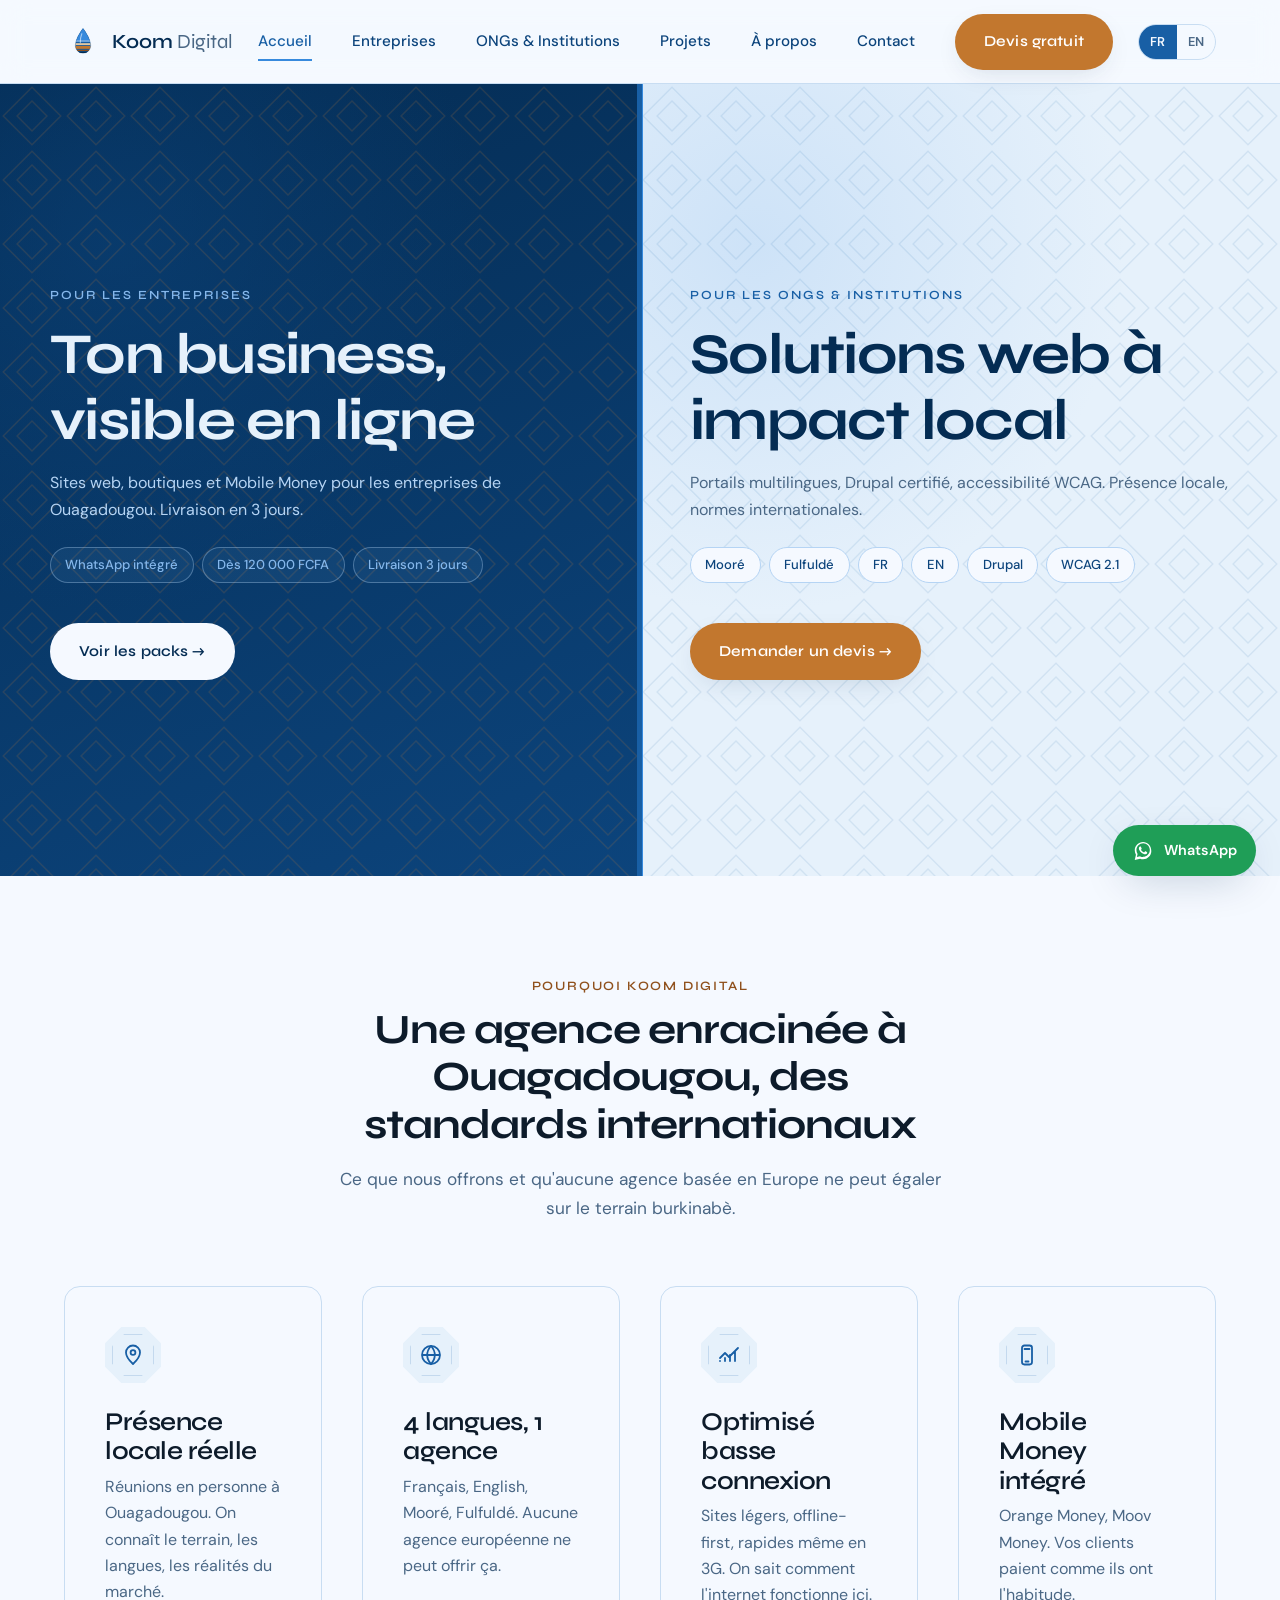
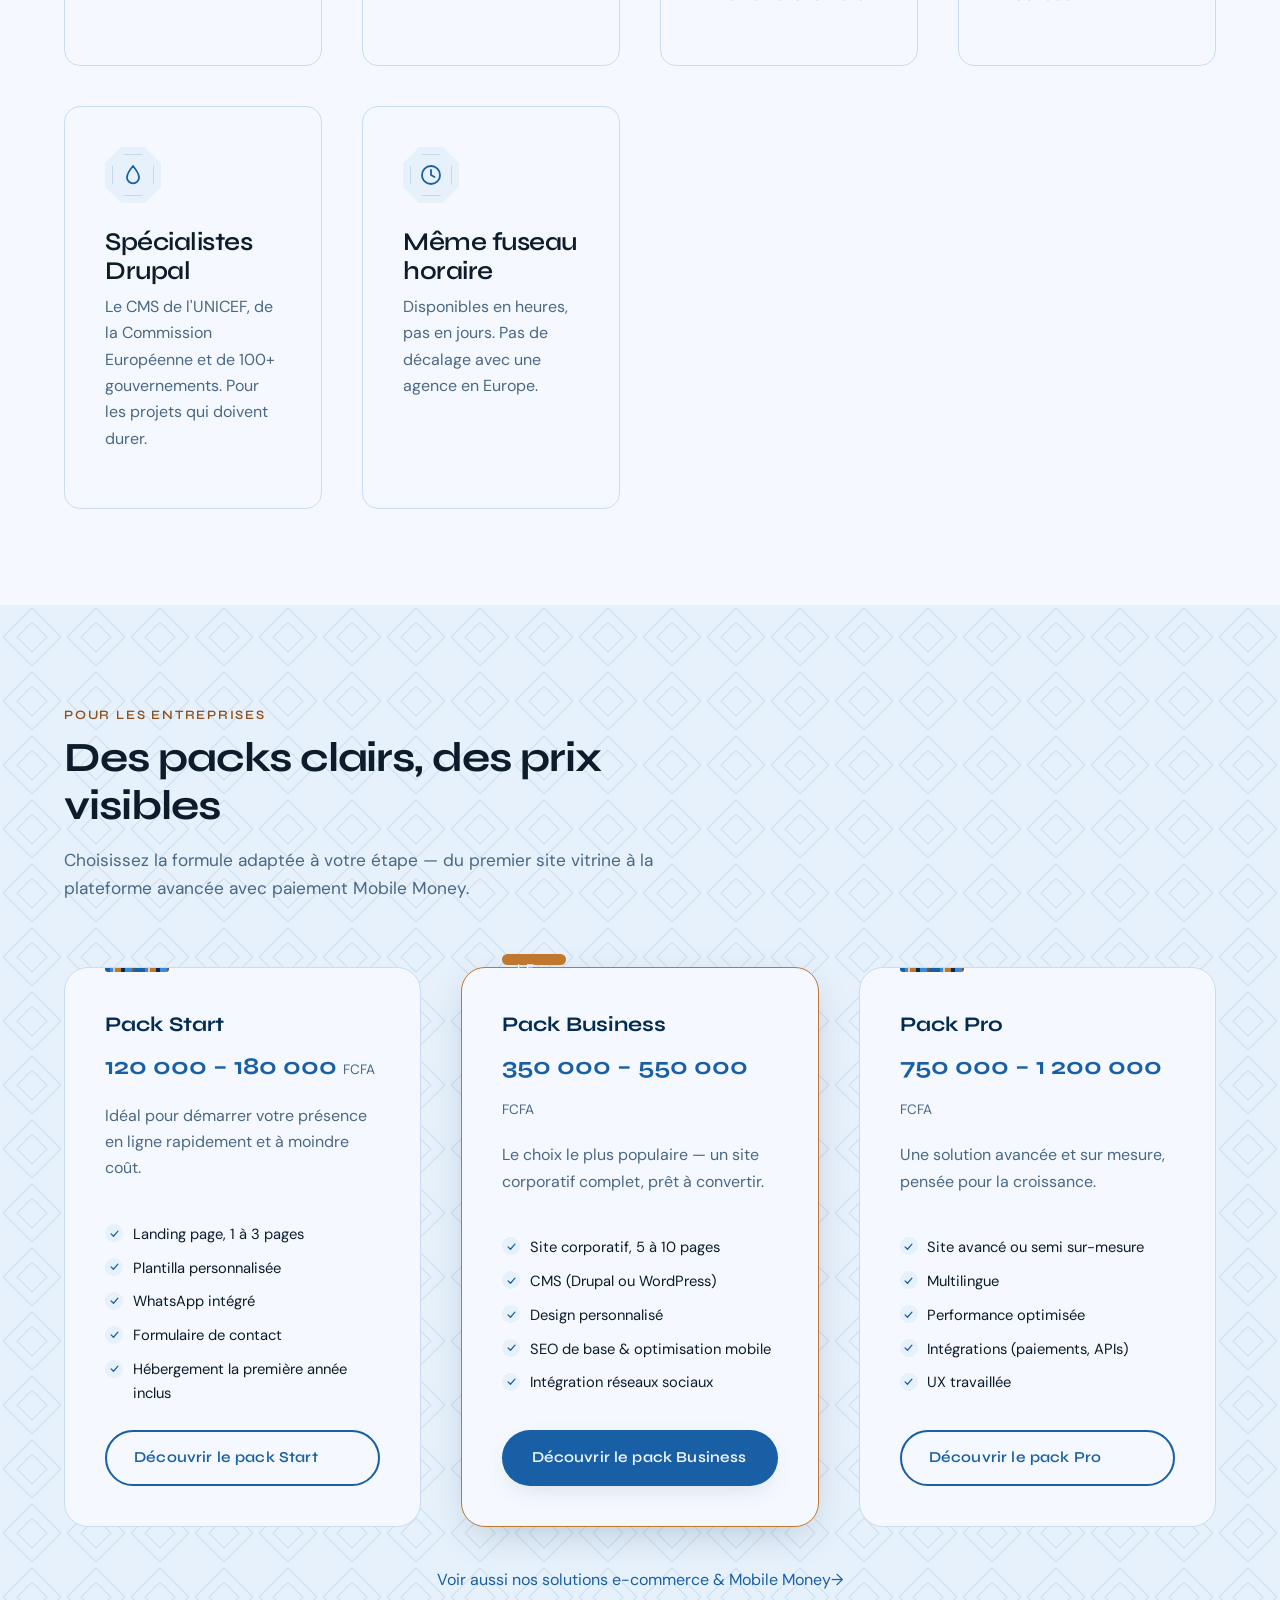
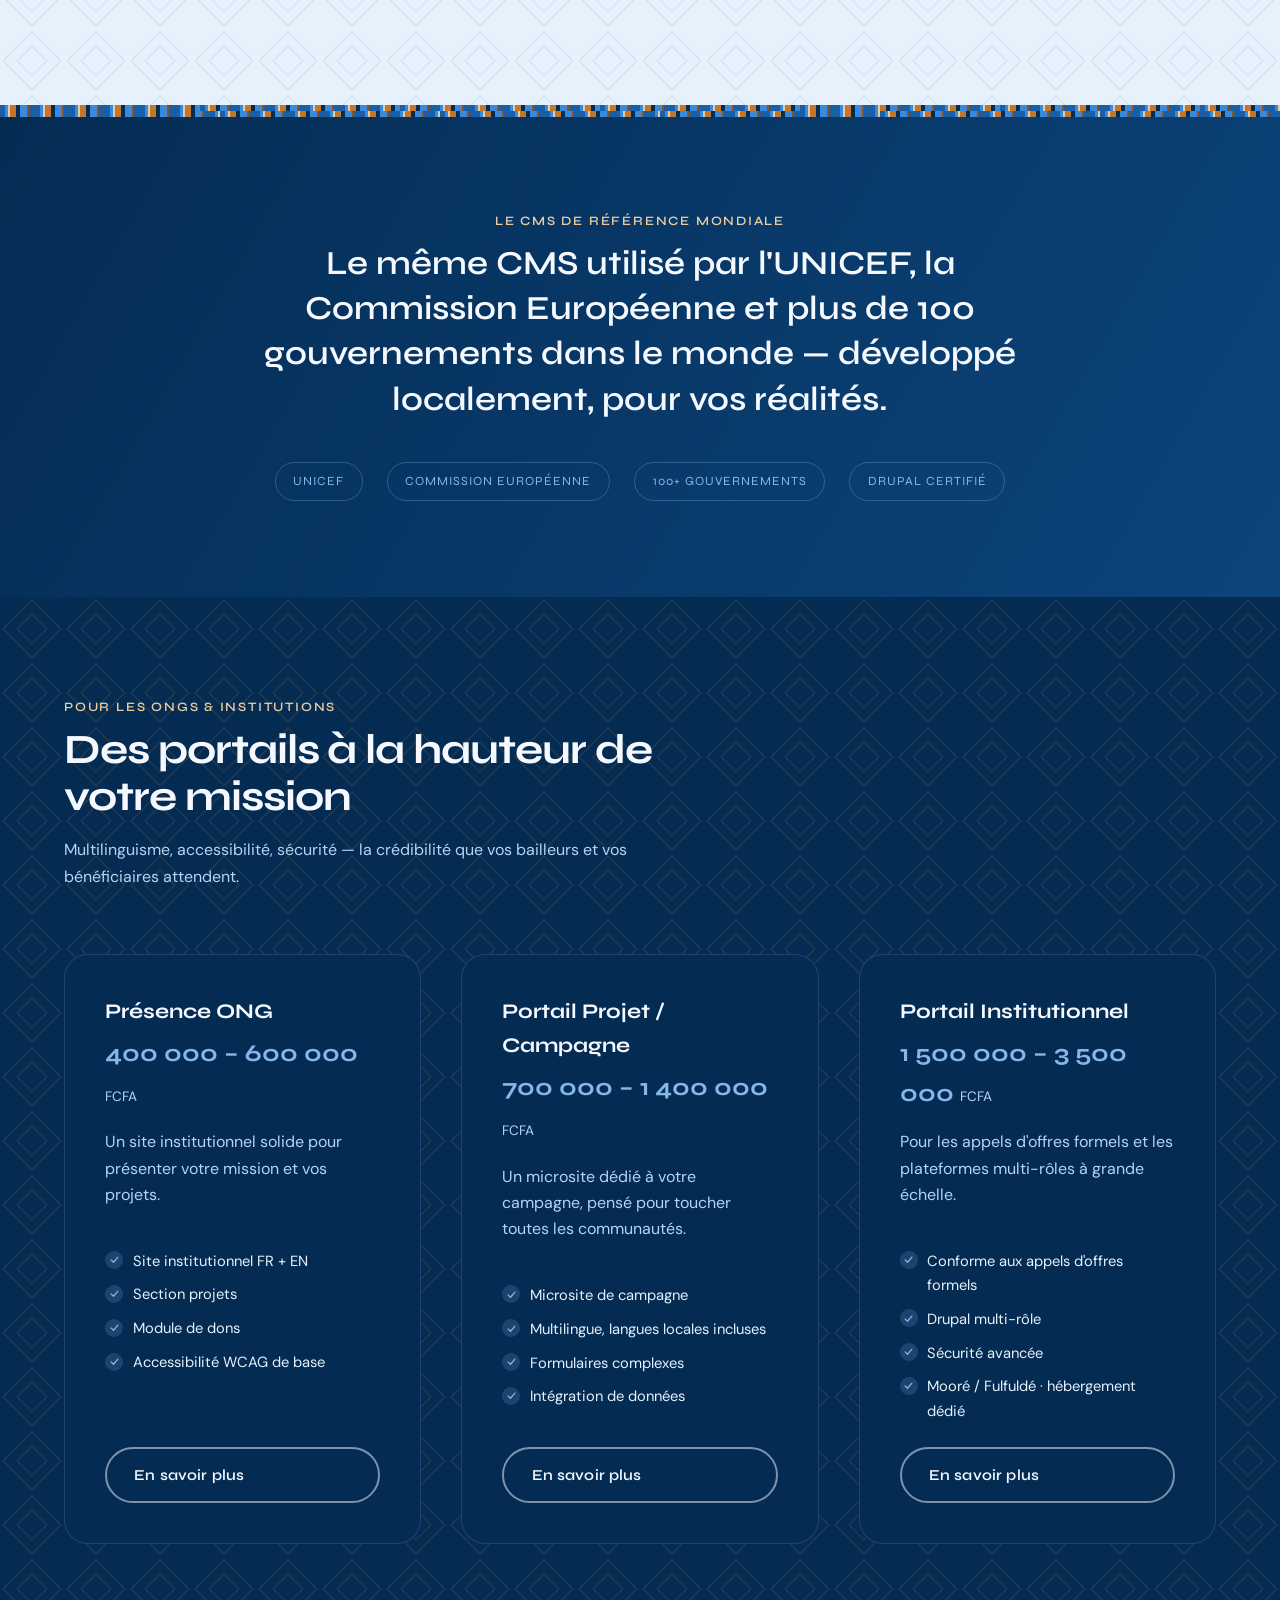
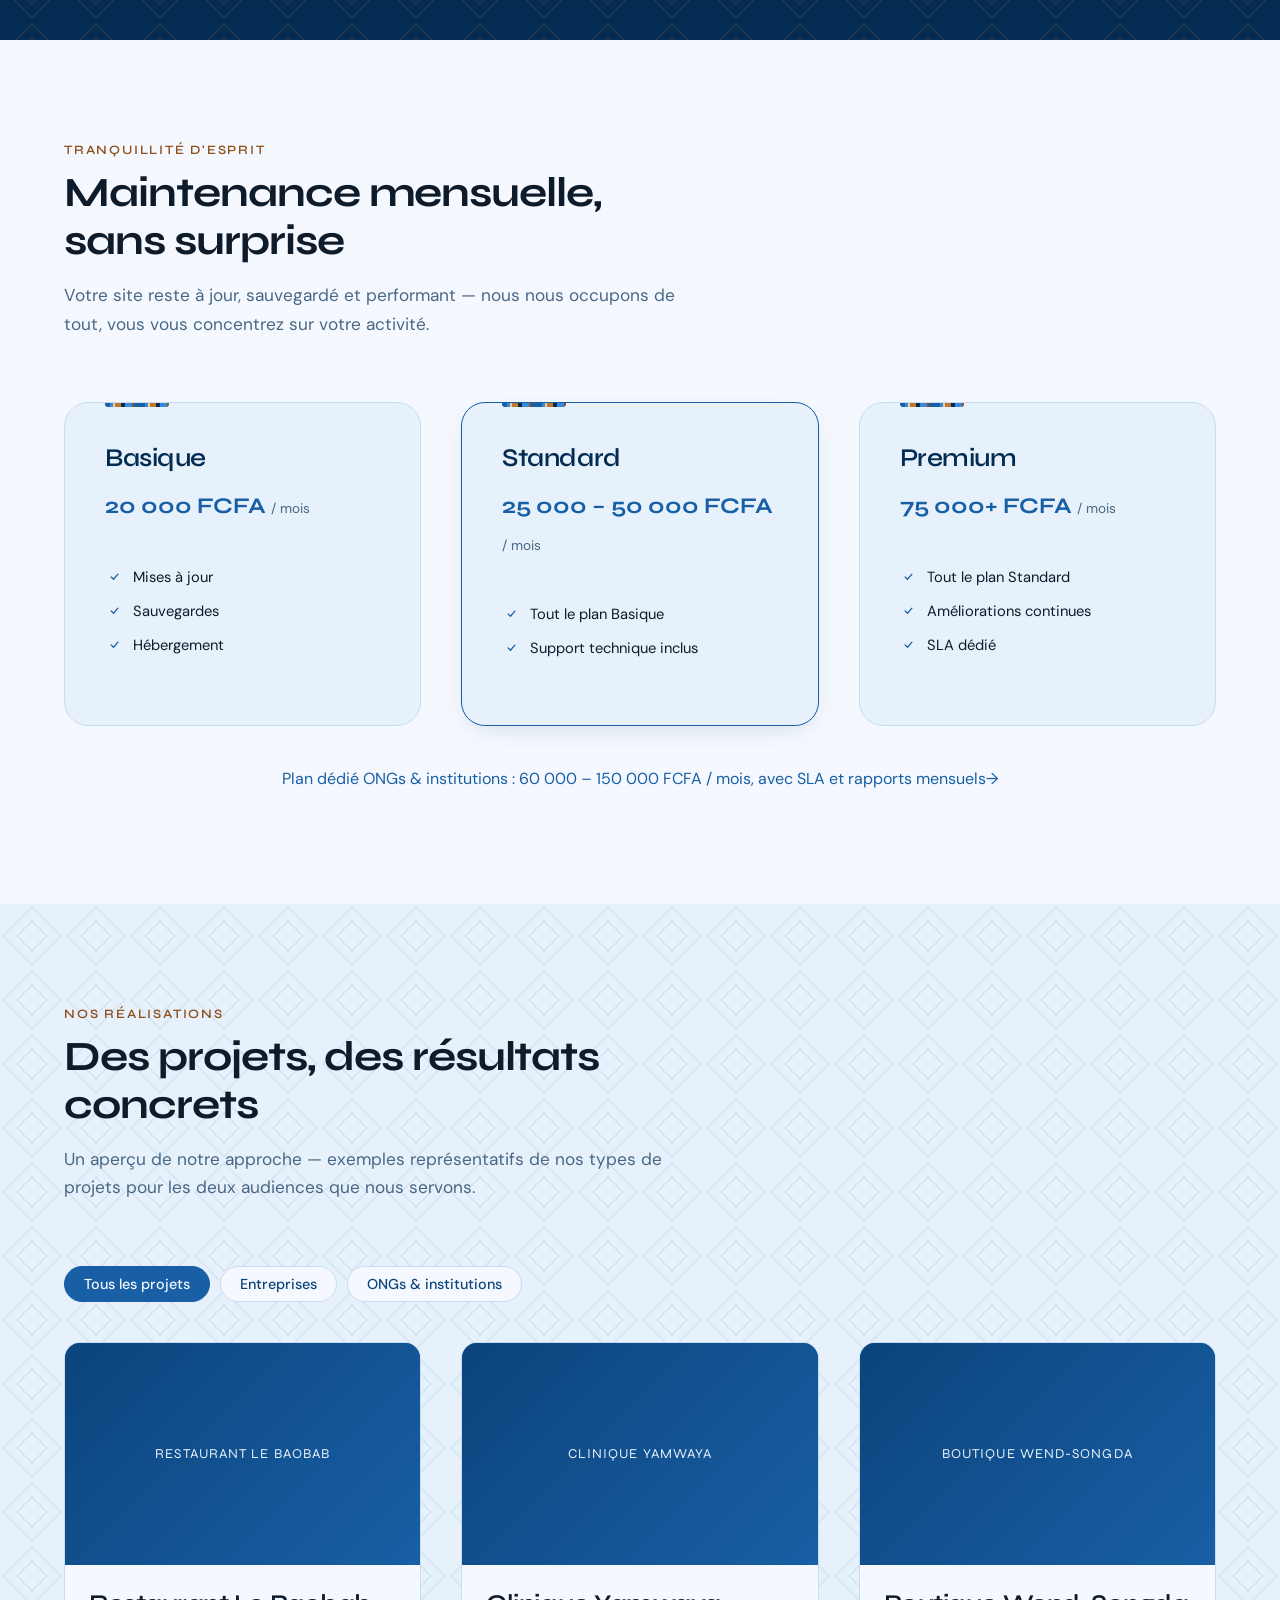
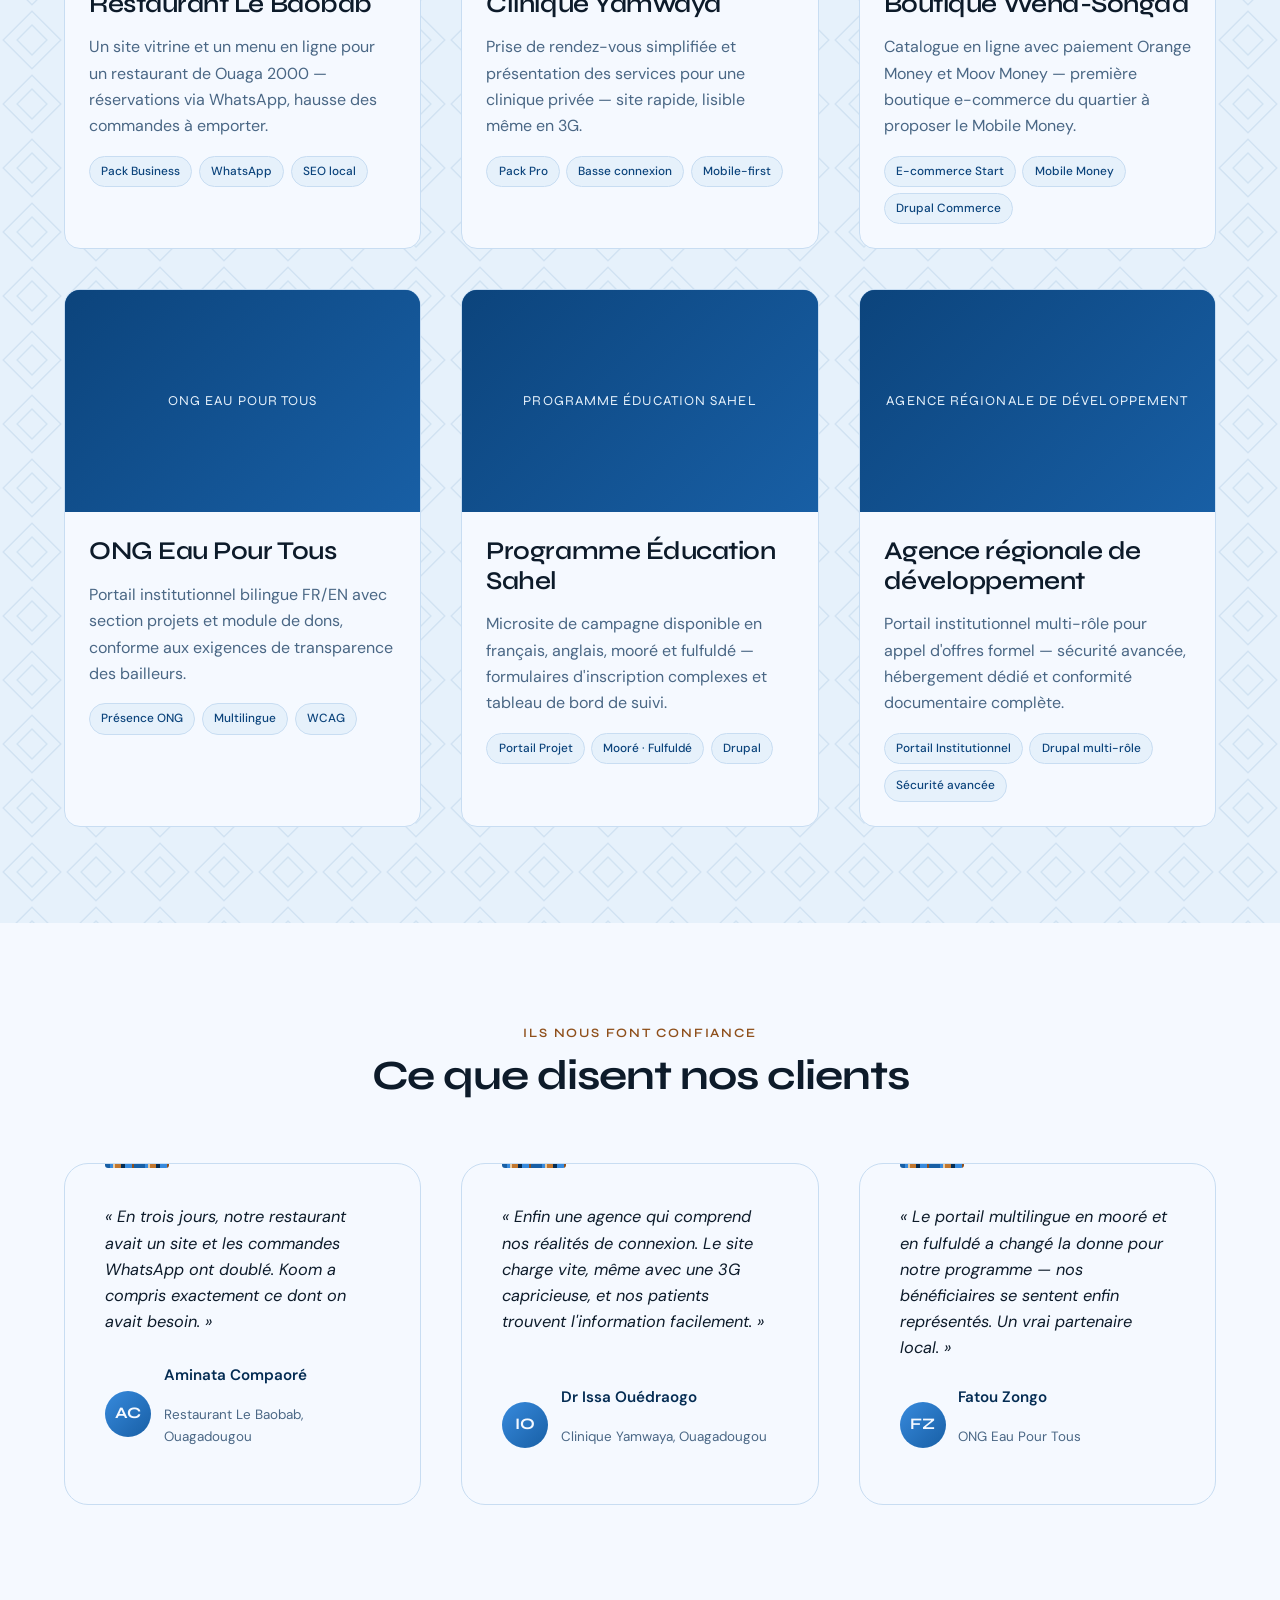
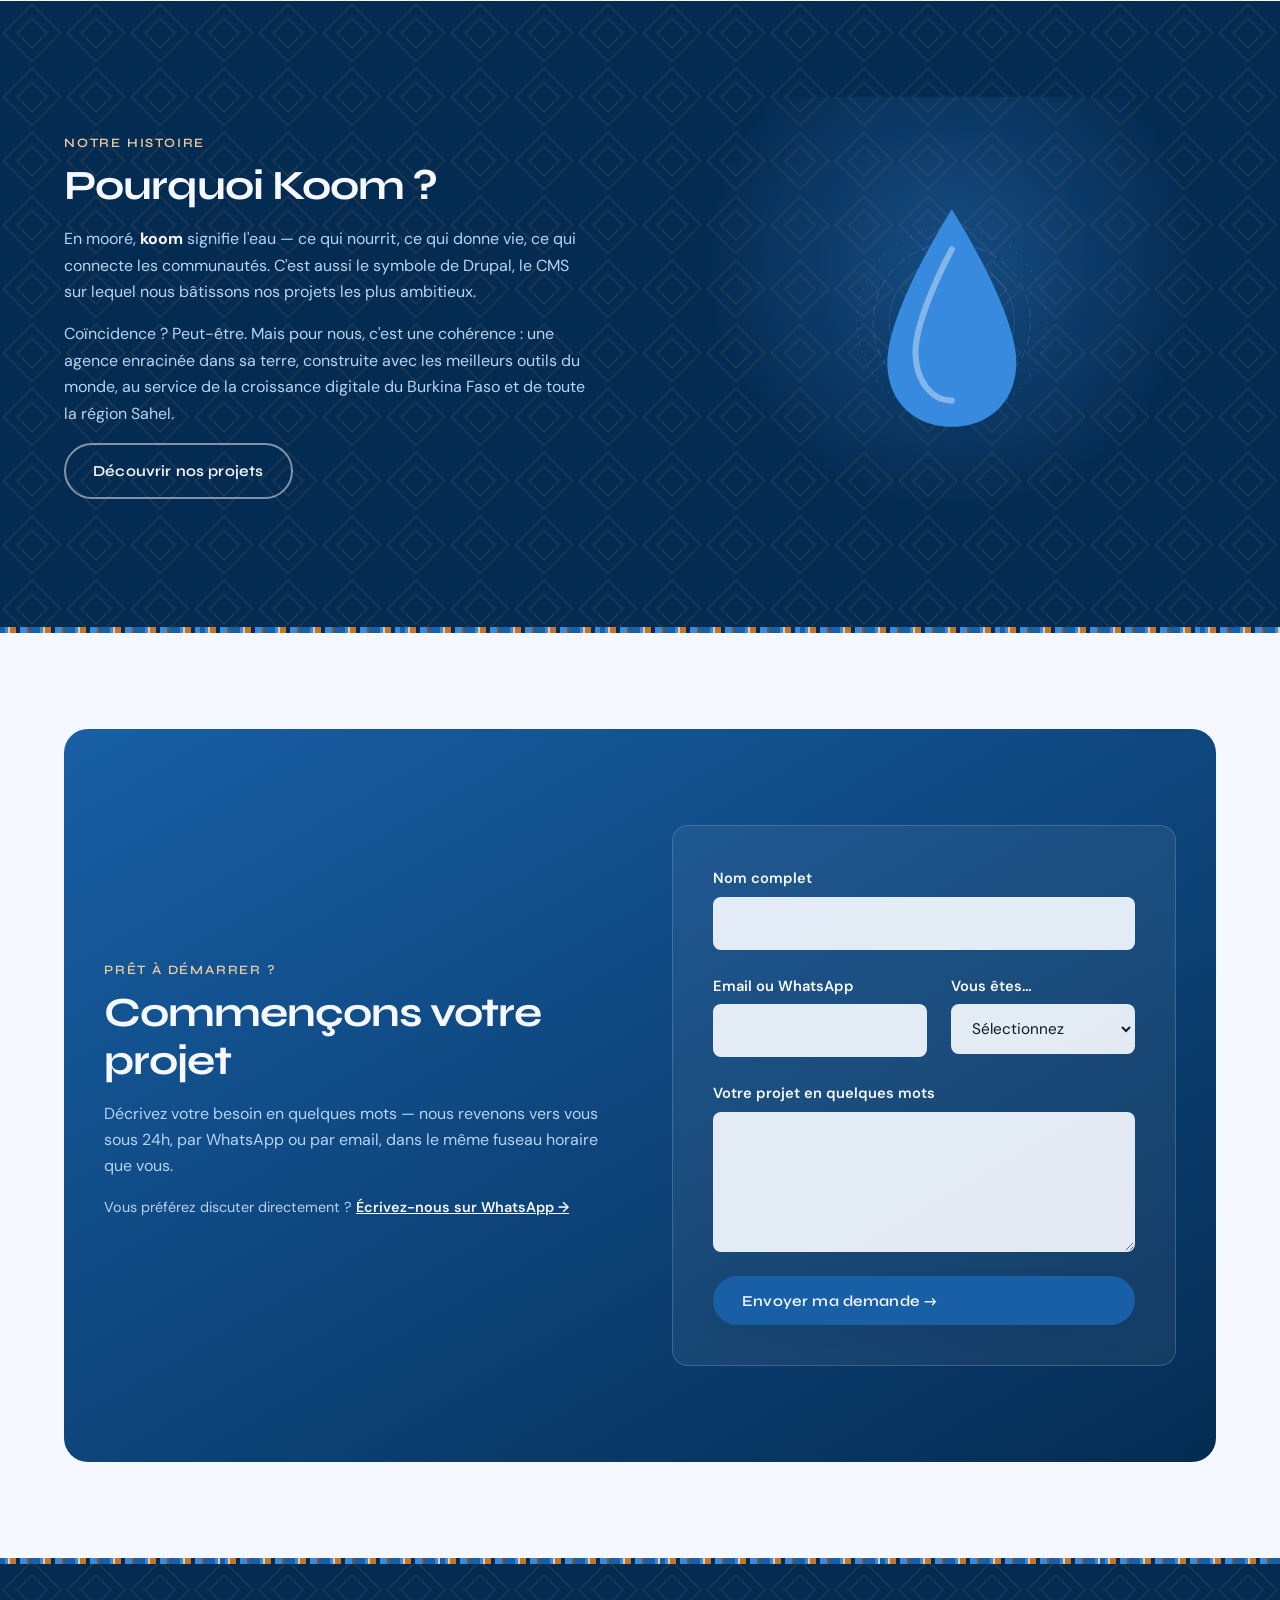
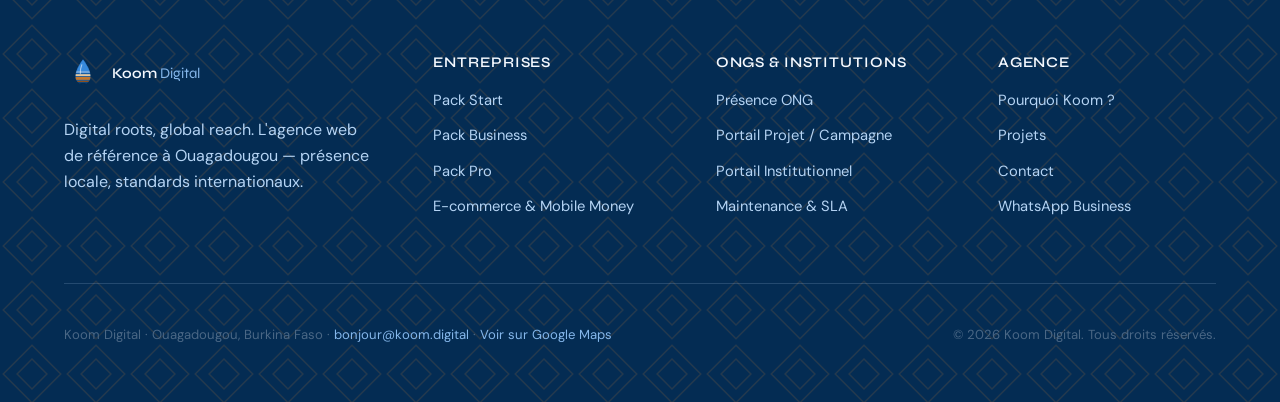
==== commit 726e33f2: "update design" ====
--- a/index.html
+++ b/index.html
@@ -78,12 +78,7 @@
   <header class="site-header">
     <nav class="nav" aria-label="Navigation principale">
       <a class="brand" href="index.html">
-        <svg class="brand-mark" viewBox="0 0 64 64" aria-hidden="true">
-          <rect width="64" height="64" rx="14" fill="#042C53"/>
-          <path d="M32 8 L56 32 L32 56 L8 32 Z M32 17 L47 32 L32 47 L17 32 Z" fill="none" stroke="#B5D4F4" stroke-width="1" opacity="0.16"/>
-          <path d="M32 12C32 12 19 29 19 39.5C19 47.5 24.8 53 32 53C39.2 53 45 47.5 45 39.5C45 29 32 12 32 12Z" fill="#185FA5"/>
-          <path d="M32 22C32 22 24 33.5 24 40.5C24 45.5 27.6 49 32 49" fill="none" stroke="#B5D4F4" stroke-width="2.4" stroke-linecap="round" opacity="0.7"/>
-        </svg>
+        <img class="brand-mark" src="assets/koom-logo-drop.svg" alt="" aria-hidden="true" width="38" height="38">
         <span class="brand-word"><strong>Koom</strong> <span>Digital</span></span>
       </a>
 
@@ -98,7 +93,7 @@
         <a href="index.html#projets">Projets</a>
         <a href="index.html#histoire">À propos</a>
         <a href="contact.html">Contact</a>
-        <a class="btn btn-primary" href="contact.html">Devis gratuit</a>
+        <a class="btn btn-earth" href="contact.html">Devis gratuit</a>
       </div>
 
       <div class="nav-actions">
@@ -134,14 +129,14 @@
           <h1>Solutions web à impact local</h1>
           <p>Portails multilingues, Drupal certifié, accessibilité WCAG. Présence locale, normes internationales.</p>
           <ul class="tag-list">
-            <li class="tag">Mooré</li>
-            <li class="tag">Fulfuldé</li>
+            <li class="tag tag--earth">Mooré</li>
+            <li class="tag tag--earth">Fulfuldé</li>
             <li class="tag">FR</li>
             <li class="tag">EN</li>
             <li class="tag">Drupal</li>
             <li class="tag">WCAG 2.1</li>
           </ul>
-          <a class="btn btn-primary" href="ongs-institutions.html">Demander un devis →</a>
+          <a class="btn btn-earth" href="ongs-institutions.html">Demander un devis →</a>
         </div>
       </div>
     </section>
@@ -266,10 +261,12 @@
       </div>
     </section>
 
+    <div class="weave-seam" aria-hidden="true"></div>
+
     <!-- ============================== FRANJA OSCURA — STAT ============================== -->
     <section class="stat-band">
       <div class="container" data-reveal>
-        <span class="eyebrow" style="color:var(--koom-light)">Le CMS de référence mondiale</span>
+        <span class="eyebrow">Le CMS de référence mondiale</span>
         <p class="lead">Le même CMS utilisé par l'UNICEF, la Commission Européenne et plus de 100 gouvernements dans le monde — développé localement, pour vos réalités.</p>
         <div class="stat-logos">
           <span>UNICEF</span>
@@ -543,12 +540,14 @@
       </div>
     </section>
 
+    <div class="weave-seam" aria-hidden="true"></div>
+
     <!-- ============================== CTA FINAL ============================== -->
     <section class="section" aria-labelledby="cta-titre">
       <div class="container">
         <div class="cta-final" data-reveal>
           <div>
-            <span class="eyebrow" style="color:var(--koom-light)">Prêt à démarrer ?</span>
+            <span class="eyebrow">Prêt à démarrer ?</span>
             <h2 id="cta-titre">Commençons votre projet</h2>
             <p>Décrivez votre besoin en quelques mots — nous revenons vers vous sous 24h, par WhatsApp ou par email, dans le même fuseau horaire que vous.</p>
             <p style="color:var(--koom-pale);font-size:.9rem">Vous préférez discuter directement ? <a href="https://wa.me/22600000000" style="color:var(--koom-white);font-weight:600;text-decoration:underline">Écrivez-nous sur WhatsApp →</a></p>
@@ -601,12 +600,7 @@
       <div class="footer-grid">
         <div class="footer-brand">
           <a class="brand" href="index.html">
-            <svg class="brand-mark" viewBox="0 0 64 64" aria-hidden="true">
-              <rect width="64" height="64" rx="14" fill="#0C447C"/>
-            <path d="M32 8 L56 32 L32 56 L8 32 Z M32 17 L47 32 L32 47 L17 32 Z" fill="none" stroke="#B5D4F4" stroke-width="1" opacity="0.16"/>
-              <path d="M32 12C32 12 19 29 19 39.5C19 47.5 24.8 53 32 53C39.2 53 45 47.5 45 39.5C45 29 32 12 32 12Z" fill="#378ADD"/>
-              <path d="M32 22C32 22 24 33.5 24 40.5C24 45.5 27.6 49 32 49" fill="none" stroke="#B5D4F4" stroke-width="2.4" stroke-linecap="round" opacity="0.7"/>
-            </svg>
+            <img class="brand-mark" src="assets/koom-logo-drop.svg" alt="" aria-hidden="true" width="38" height="38">
             <span class="brand-word"><strong>Koom</strong> <span>Digital</span></span>
           </a>
           <p>Digital roots, global reach. L'agence web de référence à Ouagadougou — présence locale, standards internationaux.</p>
--- a/css/style.css
+++ b/css/style.css
@@ -57,22 +57,34 @@
      et de Djenné) en bordure des bandeaux sombres et de l'en-tête de page
    -------------------------------------------------------------------------- */
 :root {
-  --pattern-lattice-on-dark: url("data:image/svg+xml,%3Csvg xmlns='http://www.w3.org/2000/svg' width='64' height='64' viewBox='0 0 64 64'%3E%3Cpath d='M32 4 L60 32 L32 60 L4 32 Z M32 18 L46 32 L32 46 L18 32 Z' fill='none' stroke='white' stroke-opacity='.06' stroke-width='1'/%3E%3C/svg%3E");
-  --pattern-lattice-on-light: url("data:image/svg+xml,%3Csvg xmlns='http://www.w3.org/2000/svg' width='64' height='64' viewBox='0 0 64 64'%3E%3Cpath d='M32 4 L60 32 L32 60 L4 32 Z M32 18 L46 32 L32 46 L18 32 Z' fill='none' stroke='%23185FA5' stroke-opacity='.07' stroke-width='1'/%3E%3C/svg%3E");
+  /* Earth / laterite — la terre du Burkina Faso */
+  --koom-ochre:      #C2772E;
+  --koom-ochre-deep: #8F501C;
+  --koom-clay:       #A6452A;
+  --koom-sand:       #E9CBA1;
+  --koom-ochre-wash: #F7EFE2;
+
+  /* Bògòlanfini lattice — ochre on dark, blue on light (bolder than v1) */
+  --pattern-lattice-on-dark: url("data:image/svg+xml,%3Csvg xmlns='http://www.w3.org/2000/svg' width='60' height='60'%3E%3Cpath d='M30 3 L57 30 L30 57 L3 30 Z M30 16 L44 30 L30 44 L16 30 Z' fill='none' stroke='%23C2772E' stroke-opacity='.17' stroke-width='1.3'/%3E%3C/svg%3E");
+  --pattern-lattice-on-light: url("data:image/svg+xml,%3Csvg xmlns='http://www.w3.org/2000/svg' width='60' height='60'%3E%3Cpath d='M30 3 L57 30 L30 57 L3 30 Z M30 16 L44 30 L30 44 L16 30 Z' fill='none' stroke='%23185FA5' stroke-opacity='.1' stroke-width='1.3'/%3E%3C/svg%3E");
 
   --pattern-frieze-on-dark: url("data:image/svg+xml,%3Csvg xmlns='http://www.w3.org/2000/svg' width='44' height='15' viewBox='0 0 44 15'%3E%3Cpath d='M0 15 L11 1.5 L22 15 L33 1.5 L44 15 Z' fill='white' fill-opacity='.07'/%3E%3C/svg%3E");
   --pattern-frieze-on-wash: url("data:image/svg+xml,%3Csvg xmlns='http://www.w3.org/2000/svg' width='44' height='15' viewBox='0 0 44 15'%3E%3Cpath d='M0 15 L11 1.5 L22 15 L33 1.5 L44 15 Z' fill='%230C447C' fill-opacity='.05'/%3E%3C/svg%3E");
 
+  /* Mudcloth dentil band — zigzag en terre ocre pour footer / hero bases */
+  --mudcloth: url("data:image/svg+xml,%3Csvg xmlns='http://www.w3.org/2000/svg' width='48' height='22'%3E%3Cpath d='M0 22 L12 4 L24 22 Z M24 22 L36 4 L48 22 Z' fill='%23C2772E'/%3E%3Cpath d='M12 4 L24 22 L36 4' fill='none' stroke='%23E9CBA1' stroke-width='1' opacity='.5'/%3E%3C/svg%3E");
+
+  /* Faso Dan Fani — trame eau + terre (bleu-sable-ocre) */
   --weave-band: repeating-linear-gradient(
     90deg,
-    var(--koom-mid) 0 4px,
-    var(--koom-light) 4px 7px,
-    var(--koom-pale) 7px 9px,
-    var(--koom-blue) 9px 15px,
-    var(--koom-deep) 15px 19px,
-    var(--koom-mid) 19px 26px,
-    var(--koom-light) 26px 28px,
-    var(--koom-blue) 28px 34px
+    #185FA5 0 5px,
+    #378ADD 5px 8px,
+    #E9CBA1 8px 10px,
+    #C2772E 10px 16px,
+    #042C53 16px 20px,
+    #378ADD 20px 27px,
+    #8F501C 27px 29px,
+    #185FA5 29px 35px
   );
 }
 
@@ -81,7 +93,24 @@
 .weave-seam {
   height: 6px;
   background-image: var(--weave-band);
-  background-size: 220px 100%;
+  background-size: 200px 100%;
+}
+
+/* Bande mudcloth — dentils ocre en zigzag (footer, hero base, card edge) */
+.mud-band {
+  height: 26px;
+  background-color: var(--koom-navy);
+  background-image: var(--mudcloth);
+  background-repeat: repeat-x;
+  background-size: 48px 26px;
+  border-radius: 4px;
+}
+
+/* Séparateur tissé pleine largeur entre grandes sections */
+.section-seam {
+  height: 8px;
+  background-image: var(--weave-band);
+  background-size: 200px 100%;
 }
 
 /* --------------------------------------------------------------------------
@@ -248,12 +277,16 @@
   font-weight: 600;
   letter-spacing: 0.14em;
   text-transform: uppercase;
-  color: var(--koom-blue);
+  color: var(--koom-ochre-deep);
   margin-bottom: var(--space-xs);
 }
 
-.section--dark .eyebrow {
-  color: var(--koom-light);
+.section--dark .eyebrow,
+.hero .eyebrow,
+.stat-band .eyebrow,
+.cta-final .eyebrow,
+.cover .eyebrow {
+  color: var(--koom-sand);
 }
 
 .grid {
@@ -358,6 +391,14 @@
   transform: none;
   color: var(--koom-mid);
 }
+
+/* Earth CTA — pour l'action la plus importante de chaque écran */
+.btn-earth {
+  background: var(--koom-ochre);
+  color: #fff;
+  box-shadow: var(--shadow-card);
+}
+.btn-earth:hover { background: var(--koom-ochre-deep); }
 
 /* --------------------------------------------------------------------------
    Navigation
@@ -676,6 +717,13 @@
   border: 1px solid;
 }
 
+/* Tag langues locales (Mooré, Fulfuldé) */
+.tag--earth {
+  border-color: #E6C79B;
+  color: var(--koom-ochre-deep);
+  background: var(--koom-ochre-wash);
+}
+
 .hero-entreprises .tag {
   border-color: rgba(181, 212, 244, 0.35);
   color: var(--koom-light);
@@ -805,7 +853,7 @@
 }
 
 .pack-card--featured {
-  border-color: var(--koom-blue);
+  border-color: var(--koom-ochre);
   box-shadow: var(--shadow-soft);
 }
 
@@ -814,7 +862,7 @@
   position: absolute;
   top: -14px;
   left: var(--space-lg);
-  background: var(--koom-blue);
+  background: var(--koom-ochre);
   color: var(--koom-white);
   font-family: var(--font-display);
   font-size: 0.74rem;
@@ -908,6 +956,10 @@
   color: var(--koom-pale);
 }
 
+.inst-card h3 {
+  color: var(--koom-white);
+}
+
 .inst-card p {
   color: var(--koom-pale);
 }
@@ -1391,6 +1443,137 @@
   background-image: var(--pattern-frieze-on-wash);
 }
 
+/* --------------------------------------------------------------------------
+   Cover — hero statement rich : fond navy, doubles dégradés radiaux
+   (bleu + ocre), bande tissée en haut, dentils mudcloth en bas.
+   Utilisé pour les pages intérieures à entrée sombre (Entreprises).
+   -------------------------------------------------------------------------- */
+.cover {
+  position: relative;
+  overflow: hidden;
+  background-color: var(--koom-navy);
+  background-image:
+    radial-gradient(120% 90% at 80% -10%, rgba(56,138,221,0.35), transparent 55%),
+    radial-gradient(90% 80% at 0% 110%, rgba(194,119,46,0.28), transparent 55%),
+    var(--pattern-lattice-on-dark);
+  background-size: auto, auto, 60px 60px;
+  color: var(--koom-wash);
+  padding-block: var(--space-2xl);
+}
+
+/* Bande tissée Faso Dan Fani en haut */
+.cover::before {
+  content: '';
+  position: absolute;
+  inset-inline: 0;
+  top: 0;
+  height: 8px;
+  background-image: var(--weave-band);
+  background-size: 200px 100%;
+}
+
+/* Dentils mudcloth en bas */
+.cover::after {
+  content: '';
+  position: absolute;
+  inset-inline: 0;
+  bottom: 0;
+  height: 22px;
+  background-image: var(--mudcloth);
+  background-repeat: repeat-x;
+  background-size: 48px 22px;
+}
+
+/* Grand logo + wordmark dans le cover */
+.cover-mark {
+  display: flex;
+  align-items: center;
+  gap: 1.3rem;
+  margin-bottom: clamp(1.8rem, 4vw, 3rem);
+}
+
+.cover-mark img {
+  width: clamp(72px, 9vw, 104px);
+  height: clamp(72px, 9vw, 104px);
+}
+
+.cover-mark .wm {
+  font-family: var(--font-display);
+  font-size: clamp(1.6rem, 3vw, 2.3rem);
+  line-height: 1;
+}
+
+.cover-mark .wm strong { font-weight: 700; color: #fff; }
+.cover-mark .wm span { font-weight: 300; color: var(--koom-light); }
+
+/* Texte dans le cover */
+.cover h1 {
+  font-size: clamp(2.6rem, 6.5vw, 5rem);
+  color: #fff;
+  max-width: 16ch;
+  margin: 0.4rem 0 0;
+}
+
+.cover p {
+  color: var(--koom-pale);
+  max-width: 620px;
+}
+
+.cover .tagline {
+  font-family: var(--font-display);
+  font-weight: 600;
+  font-size: clamp(1.1rem, 2.2vw, 1.5rem);
+  color: var(--koom-sand);
+  letter-spacing: 0.01em;
+  margin: 0;
+}
+
+/* Métadonnées (langues, type…) */
+.cover .meta {
+  display: flex;
+  flex-wrap: wrap;
+  gap: 0.6rem 1.4rem;
+  margin-top: var(--space-xl);
+  padding-top: var(--space-md);
+  border-top: 1px solid rgba(233,203,161,0.22);
+  font-size: 0.86rem;
+  color: var(--koom-pale);
+}
+
+.cover .meta b { color: #fff; font-weight: 600; }
+
+.cover .meta .langs {
+  display: inline-flex;
+  gap: 0.4rem;
+}
+
+.cover .meta .langs span {
+  border: 1px solid rgba(233,203,161,0.4);
+  color: var(--koom-sand);
+  border-radius: 999px;
+  padding: 0.1rem 0.6rem;
+  font-size: 0.78rem;
+}
+
+/* Tags et fil d'Ariane dans le cover (mêmes règles que .page-hero) */
+.cover .tag-list { margin-top: var(--space-md); }
+.cover .tag {
+  border-color: rgba(181, 212, 244, 0.35);
+  color: var(--koom-light);
+  background: rgba(133, 183, 235, 0.08);
+}
+
+/* --------------------------------------------------------------------------
+   Accent-rule — barre décorative ochre, 64px × 5px, utilisée sous les titres
+   -------------------------------------------------------------------------- */
+.accent-rule {
+  width: 64px;
+  height: 5px;
+  border-radius: 3px;
+  background: var(--koom-ochre);
+  margin: var(--space-md) 0;
+}
+
 .page-hero p {
   color: var(--koom-pale);
   max-width: 620px;
@@ -1461,7 +1644,7 @@
   font-family: var(--font-display);
   font-size: 1.7rem;
   font-weight: 700;
-  color: var(--koom-mid);
+  color: var(--koom-ochre);
   display: block;
   margin-bottom: var(--space-xs);
 }
--- a/css/style.css
+++ b/css/style.css
@@ -57,22 +57,34 @@
      et de Djenné) en bordure des bandeaux sombres et de l'en-tête de page
    -------------------------------------------------------------------------- */
 :root {
-  --pattern-lattice-on-dark: url("data:image/svg+xml,%3Csvg xmlns='http://www.w3.org/2000/svg' width='64' height='64' viewBox='0 0 64 64'%3E%3Cpath d='M32 4 L60 32 L32 60 L4 32 Z M32 18 L46 32 L32 46 L18 32 Z' fill='none' stroke='white' stroke-opacity='.06' stroke-width='1'/%3E%3C/svg%3E");
-  --pattern-lattice-on-light: url("data:image/svg+xml,%3Csvg xmlns='http://www.w3.org/2000/svg' width='64' height='64' viewBox='0 0 64 64'%3E%3Cpath d='M32 4 L60 32 L32 60 L4 32 Z M32 18 L46 32 L32 46 L18 32 Z' fill='none' stroke='%23185FA5' stroke-opacity='.07' stroke-width='1'/%3E%3C/svg%3E");
+  /* Earth / laterite — la terre du Burkina Faso */
+  --koom-ochre:      #C2772E;
+  --koom-ochre-deep: #8F501C;
+  --koom-clay:       #A6452A;
+  --koom-sand:       #E9CBA1;
+  --koom-ochre-wash: #F7EFE2;
+
+  /* Bògòlanfini lattice — ochre on dark, blue on light (bolder than v1) */
+  --pattern-lattice-on-dark: url("data:image/svg+xml,%3Csvg xmlns='http://www.w3.org/2000/svg' width='60' height='60'%3E%3Cpath d='M30 3 L57 30 L30 57 L3 30 Z M30 16 L44 30 L30 44 L16 30 Z' fill='none' stroke='%23C2772E' stroke-opacity='.17' stroke-width='1.3'/%3E%3C/svg%3E");
+  --pattern-lattice-on-light: url("data:image/svg+xml,%3Csvg xmlns='http://www.w3.org/2000/svg' width='60' height='60'%3E%3Cpath d='M30 3 L57 30 L30 57 L3 30 Z M30 16 L44 30 L30 44 L16 30 Z' fill='none' stroke='%23185FA5' stroke-opacity='.1' stroke-width='1.3'/%3E%3C/svg%3E");
 
   --pattern-frieze-on-dark: url("data:image/svg+xml,%3Csvg xmlns='http://www.w3.org/2000/svg' width='44' height='15' viewBox='0 0 44 15'%3E%3Cpath d='M0 15 L11 1.5 L22 15 L33 1.5 L44 15 Z' fill='white' fill-opacity='.07'/%3E%3C/svg%3E");
   --pattern-frieze-on-wash: url("data:image/svg+xml,%3Csvg xmlns='http://www.w3.org/2000/svg' width='44' height='15' viewBox='0 0 44 15'%3E%3Cpath d='M0 15 L11 1.5 L22 15 L33 1.5 L44 15 Z' fill='%230C447C' fill-opacity='.05'/%3E%3C/svg%3E");
 
+  /* Mudcloth dentil band — zigzag en terre ocre pour footer / hero bases */
+  --mudcloth: url("data:image/svg+xml,%3Csvg xmlns='http://www.w3.org/2000/svg' width='48' height='22'%3E%3Cpath d='M0 22 L12 4 L24 22 Z M24 22 L36 4 L48 22 Z' fill='%23C2772E'/%3E%3Cpath d='M12 4 L24 22 L36 4' fill='none' stroke='%23E9CBA1' stroke-width='1' opacity='.5'/%3E%3C/svg%3E");
+
+  /* Faso Dan Fani — trame eau + terre (bleu-sable-ocre) */
   --weave-band: repeating-linear-gradient(
     90deg,
-    var(--koom-mid) 0 4px,
-    var(--koom-light) 4px 7px,
-    var(--koom-pale) 7px 9px,
-    var(--koom-blue) 9px 15px,
-    var(--koom-deep) 15px 19px,
-    var(--koom-mid) 19px 26px,
-    var(--koom-light) 26px 28px,
-    var(--koom-blue) 28px 34px
+    #185FA5 0 5px,
+    #378ADD 5px 8px,
+    #E9CBA1 8px 10px,
+    #C2772E 10px 16px,
+    #042C53 16px 20px,
+    #378ADD 20px 27px,
+    #8F501C 27px 29px,
+    #185FA5 29px 35px
   );
 }
 
@@ -81,7 +93,24 @@
 .weave-seam {
   height: 6px;
   background-image: var(--weave-band);
-  background-size: 220px 100%;
+  background-size: 200px 100%;
+}
+
+/* Bande mudcloth — dentils ocre en zigzag (footer, hero base, card edge) */
+.mud-band {
+  height: 26px;
+  background-color: var(--koom-navy);
+  background-image: var(--mudcloth);
+  background-repeat: repeat-x;
+  background-size: 48px 26px;
+  border-radius: 4px;
+}
+
+/* Séparateur tissé pleine largeur entre grandes sections */
+.section-seam {
+  height: 8px;
+  background-image: var(--weave-band);
+  background-size: 200px 100%;
 }
 
 /* --------------------------------------------------------------------------
@@ -248,12 +277,16 @@
   font-weight: 600;
   letter-spacing: 0.14em;
   text-transform: uppercase;
-  color: var(--koom-blue);
+  color: var(--koom-ochre-deep);
   margin-bottom: var(--space-xs);
 }
 
-.section--dark .eyebrow {
-  color: var(--koom-light);
+.section--dark .eyebrow,
+.hero .eyebrow,
+.stat-band .eyebrow,
+.cta-final .eyebrow,
+.cover .eyebrow {
+  color: var(--koom-sand);
 }
 
 .grid {
@@ -358,6 +391,14 @@
   transform: none;
   color: var(--koom-mid);
 }
+
+/* Earth CTA — pour l'action la plus importante de chaque écran */
+.btn-earth {
+  background: var(--koom-ochre);
+  color: #fff;
+  box-shadow: var(--shadow-card);
+}
+.btn-earth:hover { background: var(--koom-ochre-deep); }
 
 /* --------------------------------------------------------------------------
    Navigation
@@ -676,6 +717,13 @@
   border: 1px solid;
 }
 
+/* Tag langues locales (Mooré, Fulfuldé) */
+.tag--earth {
+  border-color: #E6C79B;
+  color: var(--koom-ochre-deep);
+  background: var(--koom-ochre-wash);
+}
+
 .hero-entreprises .tag {
   border-color: rgba(181, 212, 244, 0.35);
   color: var(--koom-light);
@@ -805,7 +853,7 @@
 }
 
 .pack-card--featured {
-  border-color: var(--koom-blue);
+  border-color: var(--koom-ochre);
   box-shadow: var(--shadow-soft);
 }
 
@@ -814,7 +862,7 @@
   position: absolute;
   top: -14px;
   left: var(--space-lg);
-  background: var(--koom-blue);
+  background: var(--koom-ochre);
   color: var(--koom-white);
   font-family: var(--font-display);
   font-size: 0.74rem;
@@ -908,6 +956,10 @@
   color: var(--koom-pale);
 }
 
+.inst-card h3 {
+  color: var(--koom-white);
+}
+
 .inst-card p {
   color: var(--koom-pale);
 }
@@ -1391,6 +1443,137 @@
   background-image: var(--pattern-frieze-on-wash);
 }
 
+/* --------------------------------------------------------------------------
+   Cover — hero statement rich : fond navy, doubles dégradés radiaux
+   (bleu + ocre), bande tissée en haut, dentils mudcloth en bas.
+   Utilisé pour les pages intérieures à entrée sombre (Entreprises).
+   -------------------------------------------------------------------------- */
+.cover {
+  position: relative;
+  overflow: hidden;
+  background-color: var(--koom-navy);
+  background-image:
+    radial-gradient(120% 90% at 80% -10%, rgba(56,138,221,0.35), transparent 55%),
+    radial-gradient(90% 80% at 0% 110%, rgba(194,119,46,0.28), transparent 55%),
+    var(--pattern-lattice-on-dark);
+  background-size: auto, auto, 60px 60px;
+  color: var(--koom-wash);
+  padding-block: var(--space-2xl);
+}
+
+/* Bande tissée Faso Dan Fani en haut */
+.cover::before {
+  content: '';
+  position: absolute;
+  inset-inline: 0;
+  top: 0;
+  height: 8px;
+  background-image: var(--weave-band);
+  background-size: 200px 100%;
+}
+
+/* Dentils mudcloth en bas */
+.cover::after {
+  content: '';
+  position: absolute;
+  inset-inline: 0;
+  bottom: 0;
+  height: 22px;
+  background-image: var(--mudcloth);
+  background-repeat: repeat-x;
+  background-size: 48px 22px;
+}
+
+/* Grand logo + wordmark dans le cover */
+.cover-mark {
+  display: flex;
+  align-items: center;
+  gap: 1.3rem;
+  margin-bottom: clamp(1.8rem, 4vw, 3rem);
+}
+
+.cover-mark img {
+  width: clamp(72px, 9vw, 104px);
+  height: clamp(72px, 9vw, 104px);
+}
+
+.cover-mark .wm {
+  font-family: var(--font-display);
+  font-size: clamp(1.6rem, 3vw, 2.3rem);
+  line-height: 1;
+}
+
+.cover-mark .wm strong { font-weight: 700; color: #fff; }
+.cover-mark .wm span { font-weight: 300; color: var(--koom-light); }
+
+/* Texte dans le cover */
+.cover h1 {
+  font-size: clamp(2.6rem, 6.5vw, 5rem);
+  color: #fff;
+  max-width: 16ch;
+  margin: 0.4rem 0 0;
+}
+
+.cover p {
+  color: var(--koom-pale);
+  max-width: 620px;
+}
+
+.cover .tagline {
+  font-family: var(--font-display);
+  font-weight: 600;
+  font-size: clamp(1.1rem, 2.2vw, 1.5rem);
+  color: var(--koom-sand);
+  letter-spacing: 0.01em;
+  margin: 0;
+}
+
+/* Métadonnées (langues, type…) */
+.cover .meta {
+  display: flex;
+  flex-wrap: wrap;
+  gap: 0.6rem 1.4rem;
+  margin-top: var(--space-xl);
+  padding-top: var(--space-md);
+  border-top: 1px solid rgba(233,203,161,0.22);
+  font-size: 0.86rem;
+  color: var(--koom-pale);
+}
+
+.cover .meta b { color: #fff; font-weight: 600; }
+
+.cover .meta .langs {
+  display: inline-flex;
+  gap: 0.4rem;
+}
+
+.cover .meta .langs span {
+  border: 1px solid rgba(233,203,161,0.4);
+  color: var(--koom-sand);
+  border-radius: 999px;
+  padding: 0.1rem 0.6rem;
+  font-size: 0.78rem;
+}
+
+/* Tags et fil d'Ariane dans le cover (mêmes règles que .page-hero) */
+.cover .tag-list { margin-top: var(--space-md); }
+.cover .tag {
+  border-color: rgba(181, 212, 244, 0.35);
+  color: var(--koom-light);
+  background: rgba(133, 183, 235, 0.08);
+}
+
+/* --------------------------------------------------------------------------
+   Accent-rule — barre décorative ochre, 64px × 5px, utilisée sous les titres
+   -------------------------------------------------------------------------- */
+.accent-rule {
+  width: 64px;
+  height: 5px;
+  border-radius: 3px;
+  background: var(--koom-ochre);
+  margin: var(--space-md) 0;
+}
+
 .page-hero p {
   color: var(--koom-pale);
   max-width: 620px;
@@ -1461,7 +1644,7 @@
   font-family: var(--font-display);
   font-size: 1.7rem;
   font-weight: 700;
-  color: var(--koom-mid);
+  color: var(--koom-ochre);
   display: block;
   margin-bottom: var(--space-xs);
 }
--- a/css/style.css
+++ b/css/style.css
@@ -57,22 +57,34 @@
      et de Djenné) en bordure des bandeaux sombres et de l'en-tête de page
    -------------------------------------------------------------------------- */
 :root {
-  --pattern-lattice-on-dark: url("data:image/svg+xml,%3Csvg xmlns='http://www.w3.org/2000/svg' width='64' height='64' viewBox='0 0 64 64'%3E%3Cpath d='M32 4 L60 32 L32 60 L4 32 Z M32 18 L46 32 L32 46 L18 32 Z' fill='none' stroke='white' stroke-opacity='.06' stroke-width='1'/%3E%3C/svg%3E");
-  --pattern-lattice-on-light: url("data:image/svg+xml,%3Csvg xmlns='http://www.w3.org/2000/svg' width='64' height='64' viewBox='0 0 64 64'%3E%3Cpath d='M32 4 L60 32 L32 60 L4 32 Z M32 18 L46 32 L32 46 L18 32 Z' fill='none' stroke='%23185FA5' stroke-opacity='.07' stroke-width='1'/%3E%3C/svg%3E");
+  /* Earth / laterite — la terre du Burkina Faso */
+  --koom-ochre:      #C2772E;
+  --koom-ochre-deep: #8F501C;
+  --koom-clay:       #A6452A;
+  --koom-sand:       #E9CBA1;
+  --koom-ochre-wash: #F7EFE2;
+
+  /* Bògòlanfini lattice — ochre on dark, blue on light (bolder than v1) */
+  --pattern-lattice-on-dark: url("data:image/svg+xml,%3Csvg xmlns='http://www.w3.org/2000/svg' width='60' height='60'%3E%3Cpath d='M30 3 L57 30 L30 57 L3 30 Z M30 16 L44 30 L30 44 L16 30 Z' fill='none' stroke='%23C2772E' stroke-opacity='.17' stroke-width='1.3'/%3E%3C/svg%3E");
+  --pattern-lattice-on-light: url("data:image/svg+xml,%3Csvg xmlns='http://www.w3.org/2000/svg' width='60' height='60'%3E%3Cpath d='M30 3 L57 30 L30 57 L3 30 Z M30 16 L44 30 L30 44 L16 30 Z' fill='none' stroke='%23185FA5' stroke-opacity='.1' stroke-width='1.3'/%3E%3C/svg%3E");
 
   --pattern-frieze-on-dark: url("data:image/svg+xml,%3Csvg xmlns='http://www.w3.org/2000/svg' width='44' height='15' viewBox='0 0 44 15'%3E%3Cpath d='M0 15 L11 1.5 L22 15 L33 1.5 L44 15 Z' fill='white' fill-opacity='.07'/%3E%3C/svg%3E");
   --pattern-frieze-on-wash: url("data:image/svg+xml,%3Csvg xmlns='http://www.w3.org/2000/svg' width='44' height='15' viewBox='0 0 44 15'%3E%3Cpath d='M0 15 L11 1.5 L22 15 L33 1.5 L44 15 Z' fill='%230C447C' fill-opacity='.05'/%3E%3C/svg%3E");
 
+  /* Mudcloth dentil band — zigzag en terre ocre pour footer / hero bases */
+  --mudcloth: url("data:image/svg+xml,%3Csvg xmlns='http://www.w3.org/2000/svg' width='48' height='22'%3E%3Cpath d='M0 22 L12 4 L24 22 Z M24 22 L36 4 L48 22 Z' fill='%23C2772E'/%3E%3Cpath d='M12 4 L24 22 L36 4' fill='none' stroke='%23E9CBA1' stroke-width='1' opacity='.5'/%3E%3C/svg%3E");
+
+  /* Faso Dan Fani — trame eau + terre (bleu-sable-ocre) */
   --weave-band: repeating-linear-gradient(
     90deg,
-    var(--koom-mid) 0 4px,
-    var(--koom-light) 4px 7px,
-    var(--koom-pale) 7px 9px,
-    var(--koom-blue) 9px 15px,
-    var(--koom-deep) 15px 19px,
-    var(--koom-mid) 19px 26px,
-    var(--koom-light) 26px 28px,
-    var(--koom-blue) 28px 34px
+    #185FA5 0 5px,
+    #378ADD 5px 8px,
+    #E9CBA1 8px 10px,
+    #C2772E 10px 16px,
+    #042C53 16px 20px,
+    #378ADD 20px 27px,
+    #8F501C 27px 29px,
+    #185FA5 29px 35px
   );
 }
 
@@ -81,7 +93,24 @@
 .weave-seam {
   height: 6px;
   background-image: var(--weave-band);
-  background-size: 220px 100%;
+  background-size: 200px 100%;
+}
+
+/* Bande mudcloth — dentils ocre en zigzag (footer, hero base, card edge) */
+.mud-band {
+  height: 26px;
+  background-color: var(--koom-navy);
+  background-image: var(--mudcloth);
+  background-repeat: repeat-x;
+  background-size: 48px 26px;
+  border-radius: 4px;
+}
+
+/* Séparateur tissé pleine largeur entre grandes sections */
+.section-seam {
+  height: 8px;
+  background-image: var(--weave-band);
+  background-size: 200px 100%;
 }
 
 /* --------------------------------------------------------------------------
@@ -248,12 +277,16 @@
   font-weight: 600;
   letter-spacing: 0.14em;
   text-transform: uppercase;
-  color: var(--koom-blue);
+  color: var(--koom-ochre-deep);
   margin-bottom: var(--space-xs);
 }
 
-.section--dark .eyebrow {
-  color: var(--koom-light);
+.section--dark .eyebrow,
+.hero .eyebrow,
+.stat-band .eyebrow,
+.cta-final .eyebrow,
+.cover .eyebrow {
+  color: var(--koom-sand);
 }
 
 .grid {
@@ -358,6 +391,14 @@
   transform: none;
   color: var(--koom-mid);
 }
+
+/* Earth CTA — pour l'action la plus importante de chaque écran */
+.btn-earth {
+  background: var(--koom-ochre);
+  color: #fff;
+  box-shadow: var(--shadow-card);
+}
+.btn-earth:hover { background: var(--koom-ochre-deep); }
 
 /* --------------------------------------------------------------------------
    Navigation
@@ -676,6 +717,13 @@
   border: 1px solid;
 }
 
+/* Tag langues locales (Mooré, Fulfuldé) */
+.tag--earth {
+  border-color: #E6C79B;
+  color: var(--koom-ochre-deep);
+  background: var(--koom-ochre-wash);
+}
+
 .hero-entreprises .tag {
   border-color: rgba(181, 212, 244, 0.35);
   color: var(--koom-light);
@@ -805,7 +853,7 @@
 }
 
 .pack-card--featured {
-  border-color: var(--koom-blue);
+  border-color: var(--koom-ochre);
   box-shadow: var(--shadow-soft);
 }
 
@@ -814,7 +862,7 @@
   position: absolute;
   top: -14px;
   left: var(--space-lg);
-  background: var(--koom-blue);
+  background: var(--koom-ochre);
   color: var(--koom-white);
   font-family: var(--font-display);
   font-size: 0.74rem;
@@ -908,6 +956,10 @@
   color: var(--koom-pale);
 }
 
+.inst-card h3 {
+  color: var(--koom-white);
+}
+
 .inst-card p {
   color: var(--koom-pale);
 }
@@ -1391,6 +1443,137 @@
   background-image: var(--pattern-frieze-on-wash);
 }
 
+/* --------------------------------------------------------------------------
+   Cover — hero statement rich : fond navy, doubles dégradés radiaux
+   (bleu + ocre), bande tissée en haut, dentils mudcloth en bas.
+   Utilisé pour les pages intérieures à entrée sombre (Entreprises).
+   -------------------------------------------------------------------------- */
+.cover {
+  position: relative;
+  overflow: hidden;
+  background-color: var(--koom-navy);
+  background-image:
+    radial-gradient(120% 90% at 80% -10%, rgba(56,138,221,0.35), transparent 55%),
+    radial-gradient(90% 80% at 0% 110%, rgba(194,119,46,0.28), transparent 55%),
+    var(--pattern-lattice-on-dark);
+  background-size: auto, auto, 60px 60px;
+  color: var(--koom-wash);
+  padding-block: var(--space-2xl);
+}
+
+/* Bande tissée Faso Dan Fani en haut */
+.cover::before {
+  content: '';
+  position: absolute;
+  inset-inline: 0;
+  top: 0;
+  height: 8px;
+  background-image: var(--weave-band);
+  background-size: 200px 100%;
+}
+
+/* Dentils mudcloth en bas */
+.cover::after {
+  content: '';
+  position: absolute;
+  inset-inline: 0;
+  bottom: 0;
+  height: 22px;
+  background-image: var(--mudcloth);
+  background-repeat: repeat-x;
+  background-size: 48px 22px;
+}
+
+/* Grand logo + wordmark dans le cover */
+.cover-mark {
+  display: flex;
+  align-items: center;
+  gap: 1.3rem;
+  margin-bottom: clamp(1.8rem, 4vw, 3rem);
+}
+
+.cover-mark img {
+  width: clamp(72px, 9vw, 104px);
+  height: clamp(72px, 9vw, 104px);
+}
+
+.cover-mark .wm {
+  font-family: var(--font-display);
+  font-size: clamp(1.6rem, 3vw, 2.3rem);
+  line-height: 1;
+}
+
+.cover-mark .wm strong { font-weight: 700; color: #fff; }
+.cover-mark .wm span { font-weight: 300; color: var(--koom-light); }
+
+/* Texte dans le cover */
+.cover h1 {
+  font-size: clamp(2.6rem, 6.5vw, 5rem);
+  color: #fff;
+  max-width: 16ch;
+  margin: 0.4rem 0 0;
+}
+
+.cover p {
+  color: var(--koom-pale);
+  max-width: 620px;
+}
+
+.cover .tagline {
+  font-family: var(--font-display);
+  font-weight: 600;
+  font-size: clamp(1.1rem, 2.2vw, 1.5rem);
+  color: var(--koom-sand);
+  letter-spacing: 0.01em;
+  margin: 0;
+}
+
+/* Métadonnées (langues, type…) */
+.cover .meta {
+  display: flex;
+  flex-wrap: wrap;
+  gap: 0.6rem 1.4rem;
+  margin-top: var(--space-xl);
+  padding-top: var(--space-md);
+  border-top: 1px solid rgba(233,203,161,0.22);
+  font-size: 0.86rem;
+  color: var(--koom-pale);
+}
+
+.cover .meta b { color: #fff; font-weight: 600; }
+
+.cover .meta .langs {
+  display: inline-flex;
+  gap: 0.4rem;
+}
+
+.cover .meta .langs span {
+  border: 1px solid rgba(233,203,161,0.4);
+  color: var(--koom-sand);
+  border-radius: 999px;
+  padding: 0.1rem 0.6rem;
+  font-size: 0.78rem;
+}
+
+/* Tags et fil d'Ariane dans le cover (mêmes règles que .page-hero) */
+.cover .tag-list { margin-top: var(--space-md); }
+.cover .tag {
+  border-color: rgba(181, 212, 244, 0.35);
+  color: var(--koom-light);
+  background: rgba(133, 183, 235, 0.08);
+}
+
+/* --------------------------------------------------------------------------
+   Accent-rule — barre décorative ochre, 64px × 5px, utilisée sous les titres
+   -------------------------------------------------------------------------- */
+.accent-rule {
+  width: 64px;
+  height: 5px;
+  border-radius: 3px;
+  background: var(--koom-ochre);
+  margin: var(--space-md) 0;
+}
+
 .page-hero p {
   color: var(--koom-pale);
   max-width: 620px;
@@ -1461,7 +1644,7 @@
   font-family: var(--font-display);
   font-size: 1.7rem;
   font-weight: 700;
-  color: var(--koom-mid);
+  color: var(--koom-ochre);
   display: block;
   margin-bottom: var(--space-xs);
 }
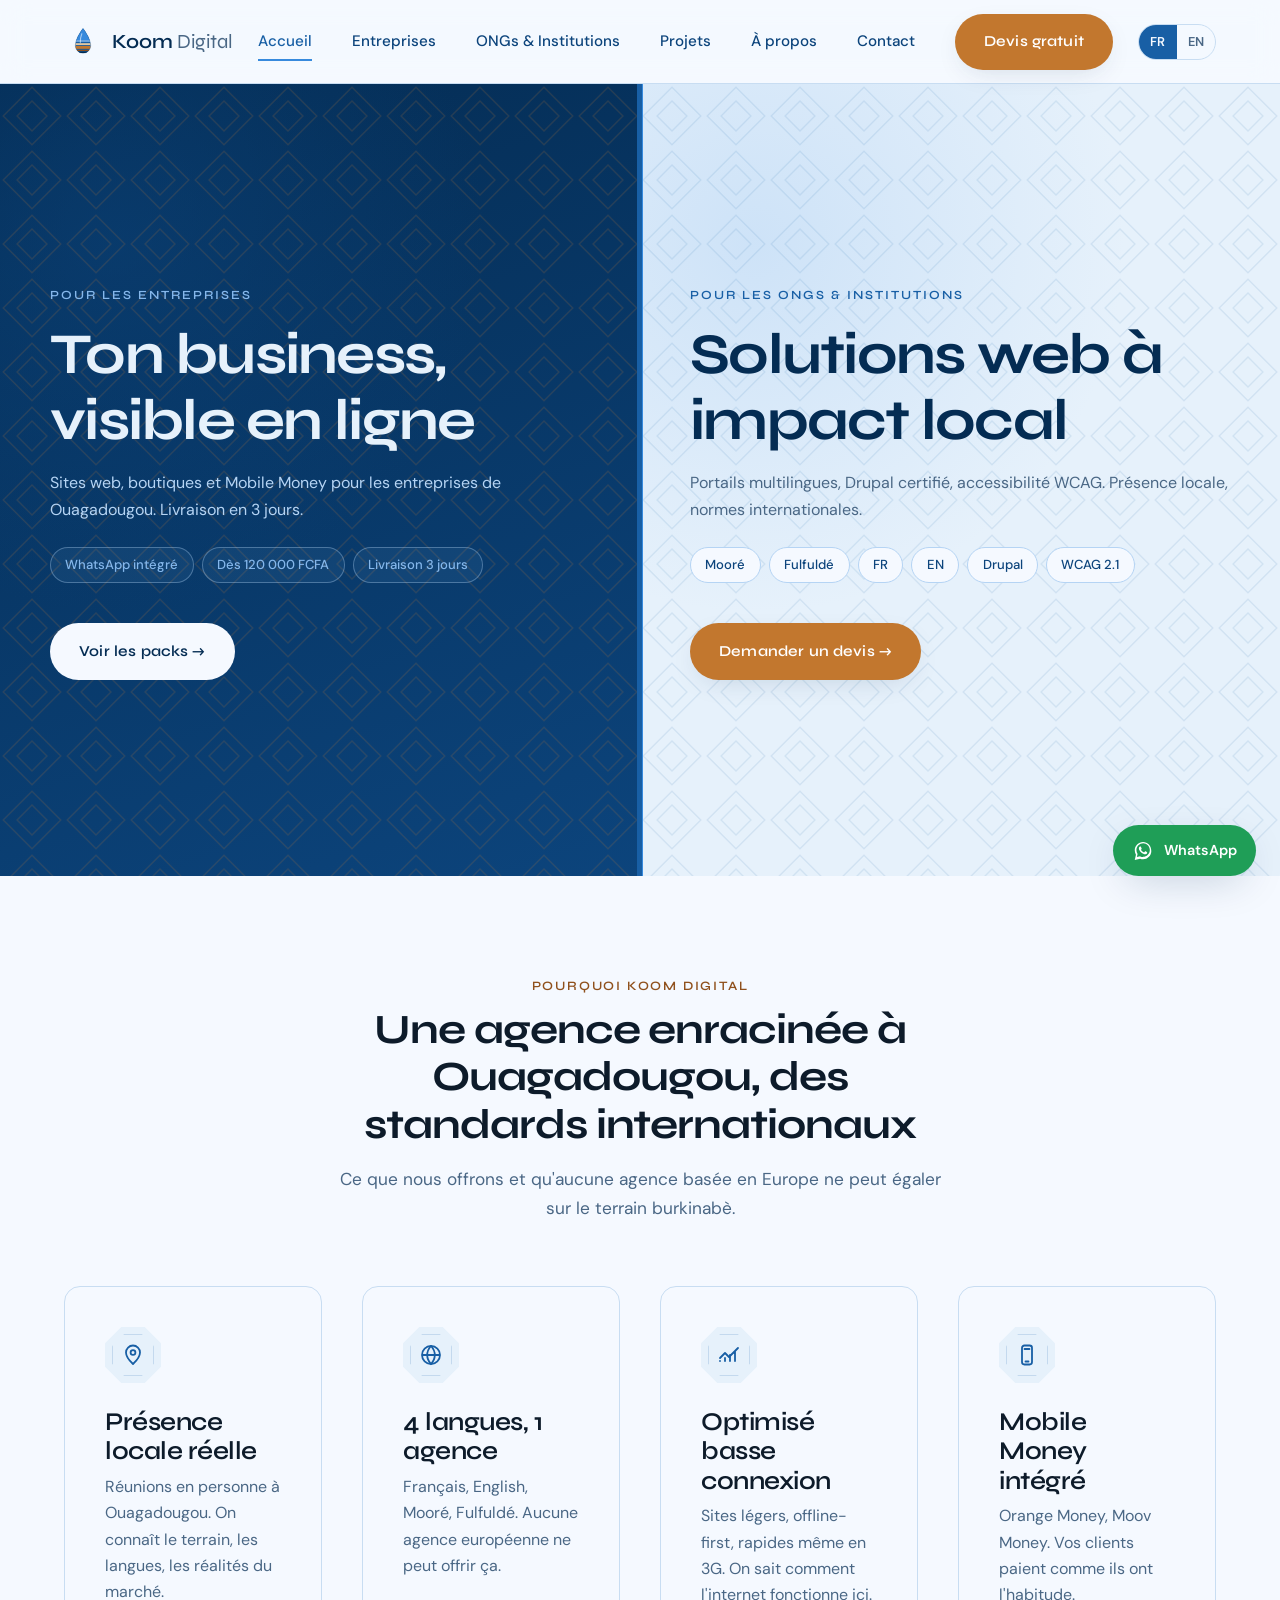
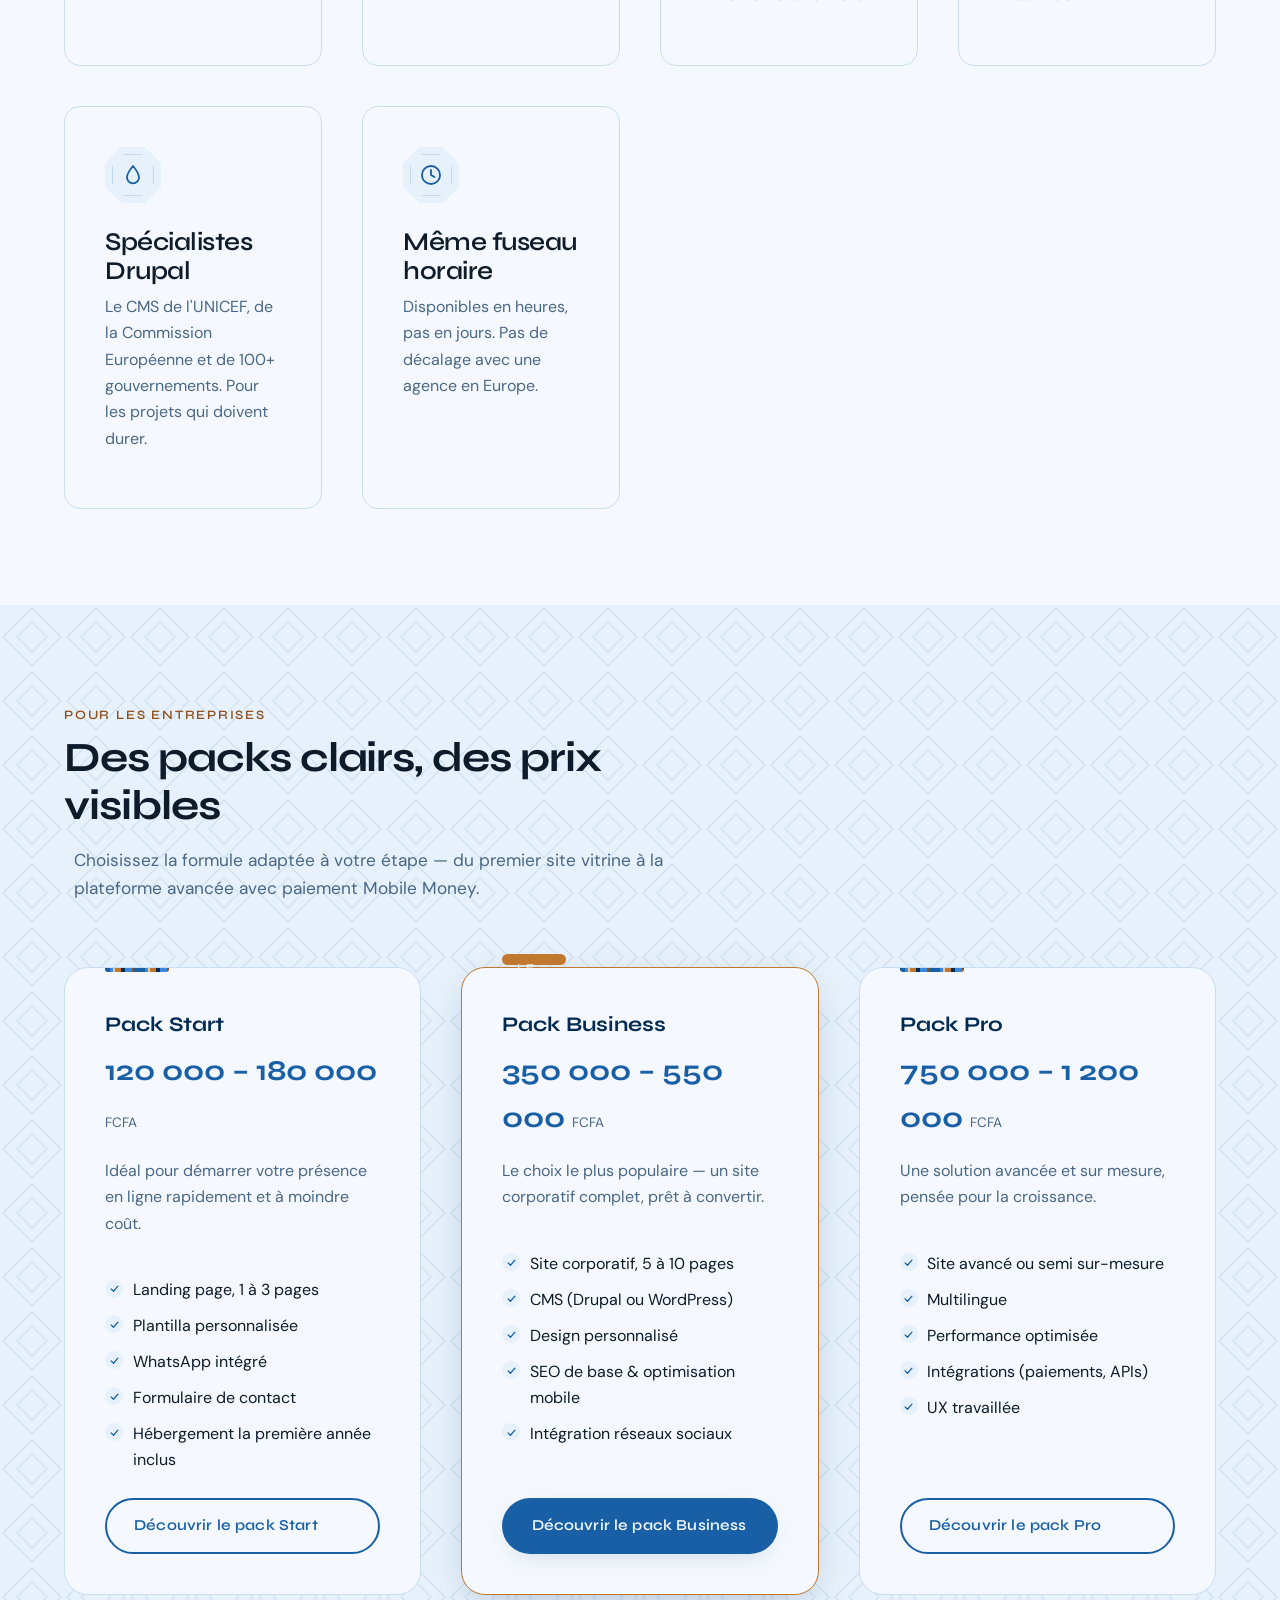
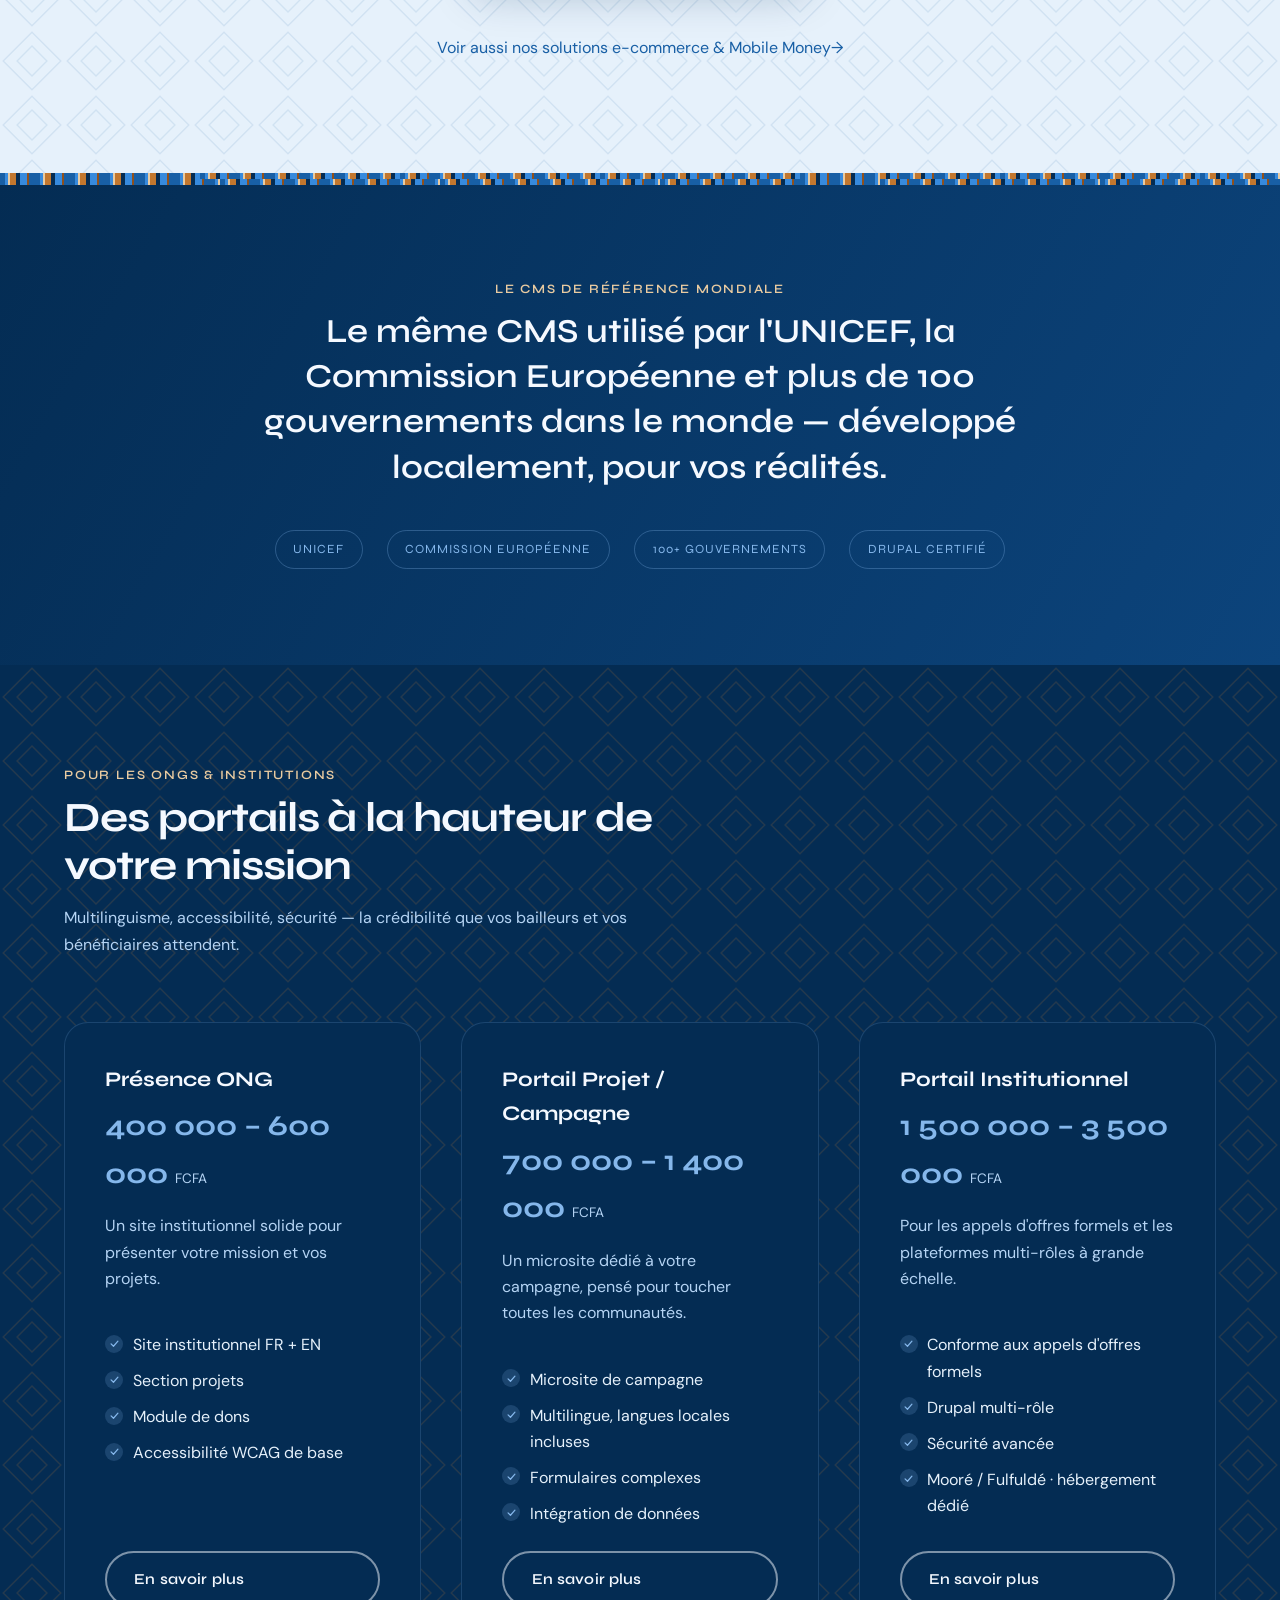
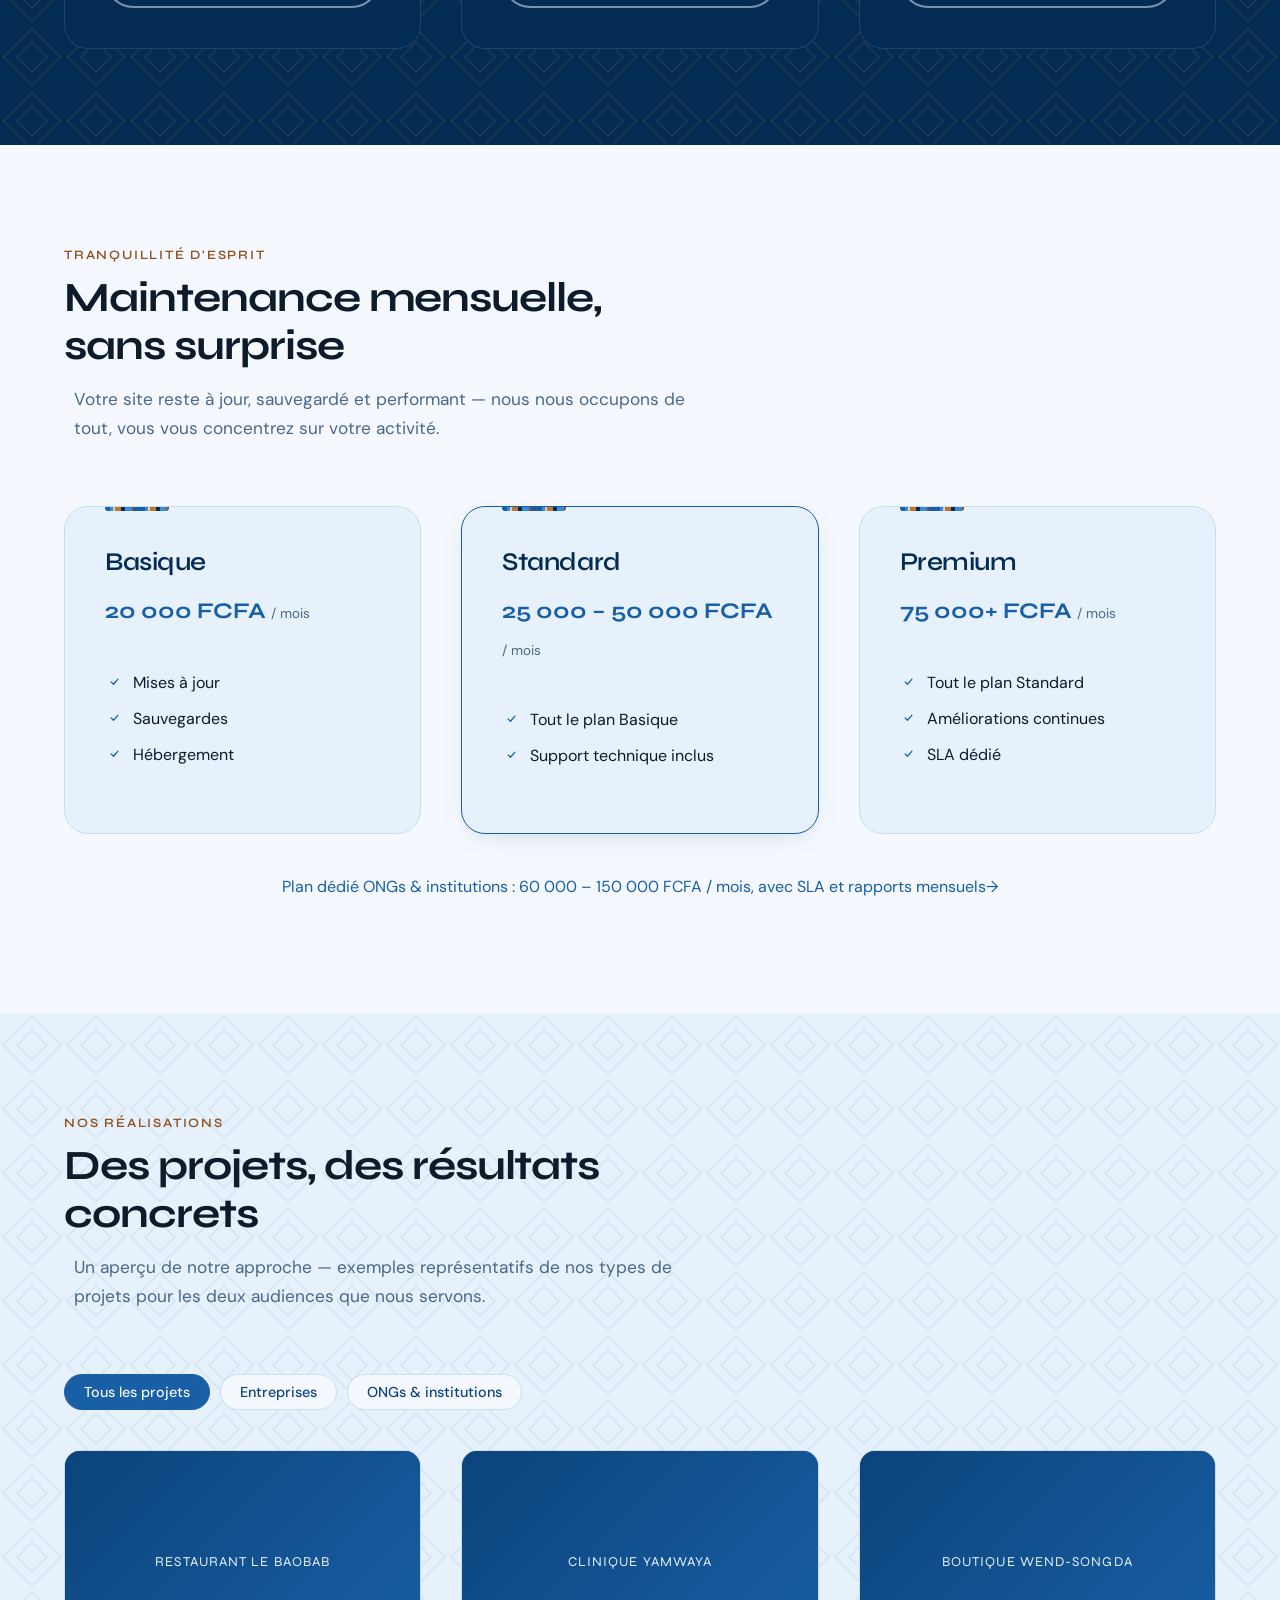
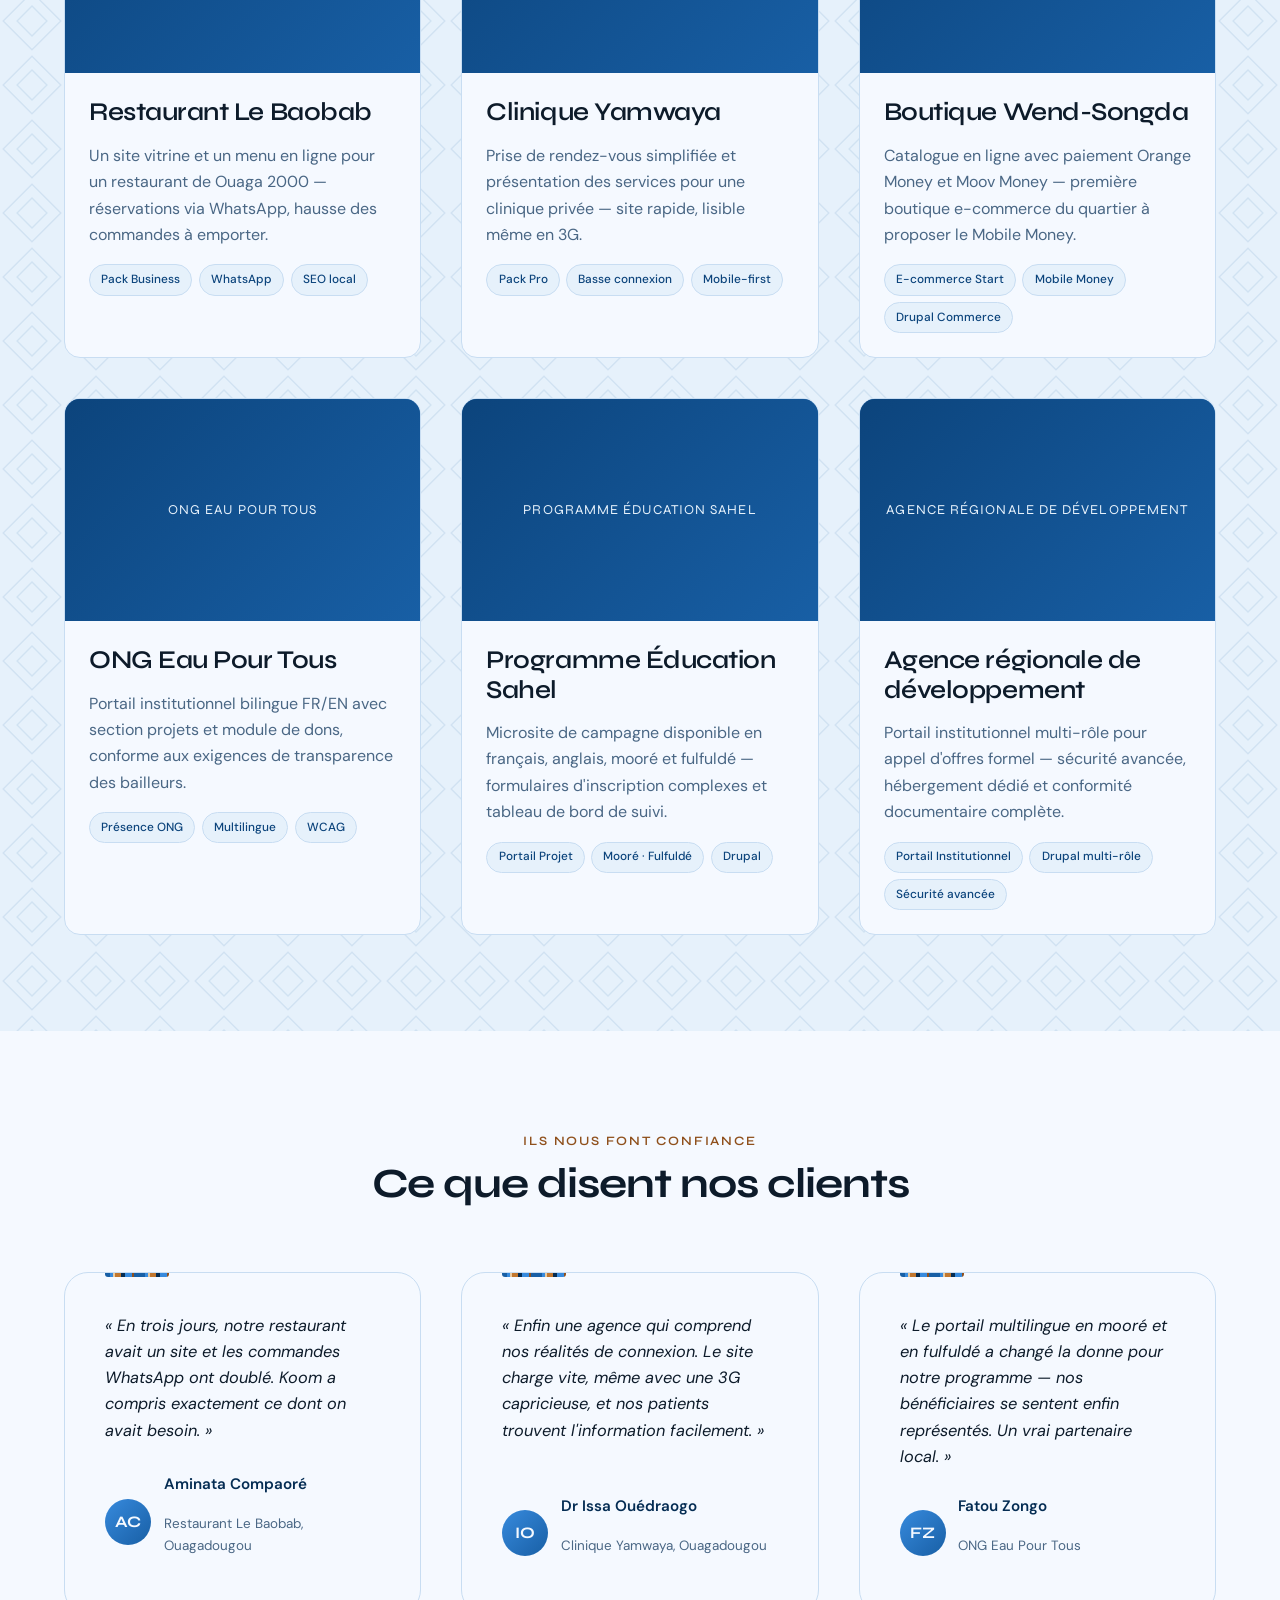
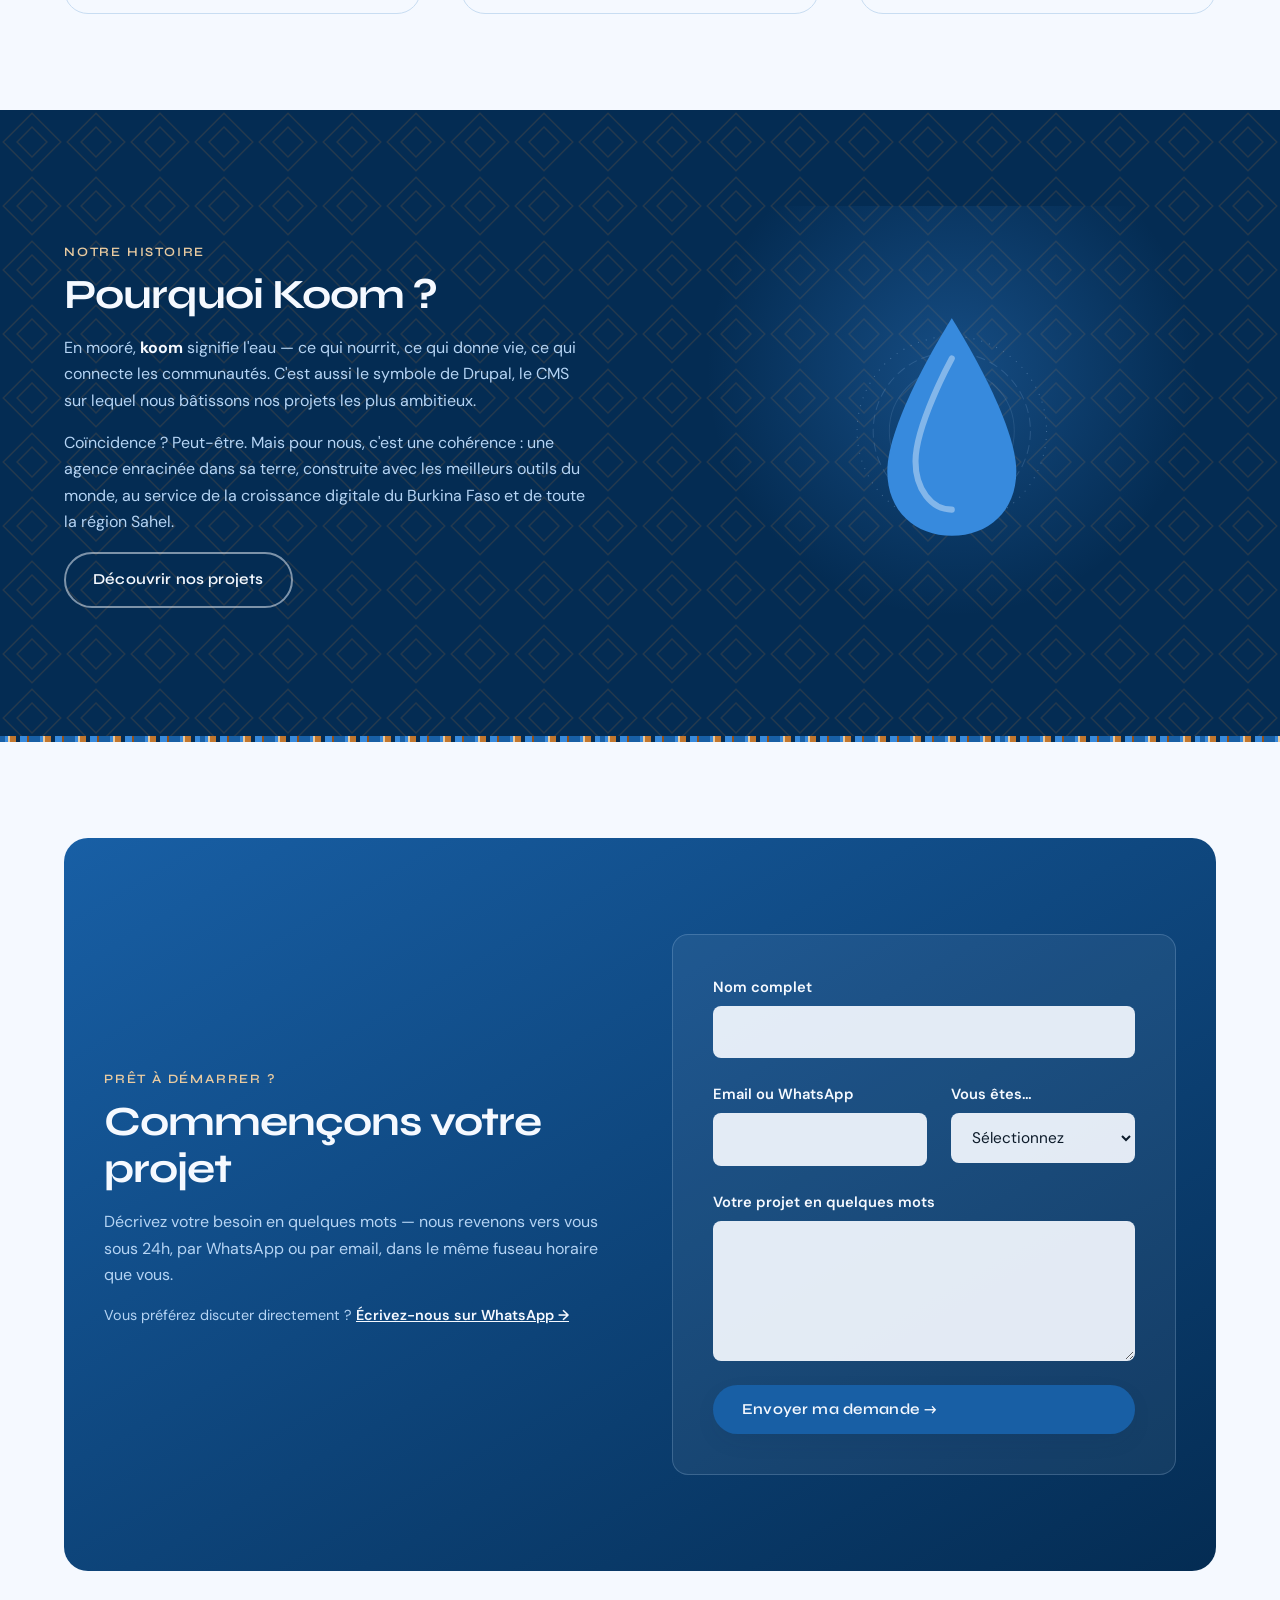
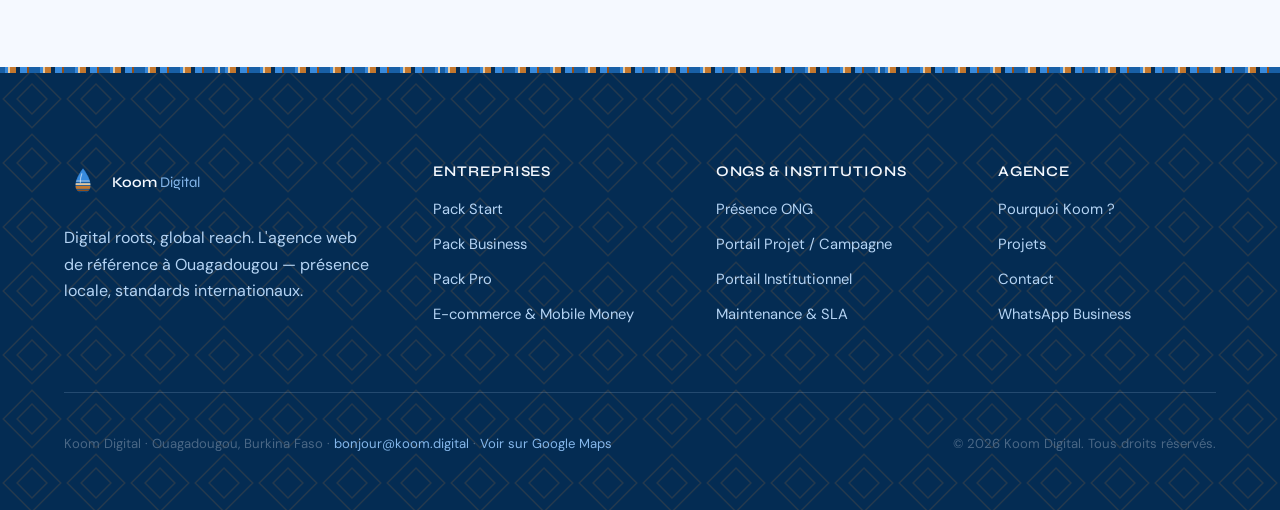
==== commit 5fd64d91: "remove inline styles and replace them with css classes" ====
--- a/index.html
+++ b/index.html
@@ -147,7 +147,7 @@
         <div class="section-head section-head--center" data-reveal>
           <span class="eyebrow">Pourquoi Koom Digital</span>
           <h2 id="valeur-titre">Une agence enracinée à Ouagadougou, des standards internationaux</h2>
-          <p class="lede" style="margin-inline:auto">Ce que nous offrons et qu'aucune agence basée en Europe ne peut égaler sur le terrain burkinabè.</p>
+          <p class="lede">Ce que nous offrons et qu'aucune agence basée en Europe ne peut égaler sur le terrain burkinabè.</p>
         </div>
 
         <div class="grid grid--6" data-reveal-group>
@@ -255,7 +255,7 @@
           </article>
         </div>
 
-        <p class="text-center" style="margin-top:var(--space-lg)">
+        <p class="text-center mt-lg">
           <a class="btn-ghost" href="entreprises.html">Voir aussi nos solutions e-commerce &amp; Mobile Money</a>
         </p>
       </div>
@@ -341,7 +341,7 @@
         <div class="grid grid--3" data-reveal-group>
           <article class="plan-card">
             <h3>Basique</h3>
-            <p class="plan-price">20 000 FCFA <small style="font-family:var(--font-body);font-weight:400;font-size:.85rem;color:var(--koom-muted)">/ mois</small></p>
+            <p class="plan-price">20 000 FCFA <small>/ mois</small></p>
             <ul class="pack-list">
               <li>Mises à jour</li>
               <li>Sauvegardes</li>
@@ -349,9 +349,9 @@
             </ul>
           </article>
 
-          <article class="plan-card" style="border-color:var(--koom-blue);box-shadow:var(--shadow-card)">
+          <article class="plan-card plan-card--featured">
             <h3>Standard</h3>
-            <p class="plan-price">25 000 – 50 000 FCFA <small style="font-family:var(--font-body);font-weight:400;font-size:.85rem;color:var(--koom-muted)">/ mois</small></p>
+            <p class="plan-price">25 000 – 50 000 FCFA <small>/ mois</small></p>
             <ul class="pack-list">
               <li>Tout le plan Basique</li>
               <li>Support technique inclus</li>
@@ -360,7 +360,7 @@
 
           <article class="plan-card">
             <h3>Premium</h3>
-            <p class="plan-price">75 000+ FCFA <small style="font-family:var(--font-body);font-weight:400;font-size:.85rem;color:var(--koom-muted)">/ mois</small></p>
+            <p class="plan-price">75 000+ FCFA <small>/ mois</small></p>
             <ul class="pack-list">
               <li>Tout le plan Standard</li>
               <li>Améliorations continues</li>
@@ -368,7 +368,7 @@
             </ul>
           </article>
         </div>
-        <p class="text-center" style="margin-top:var(--space-lg)">
+        <p class="text-center mt-lg">
           <a class="btn-ghost" href="ongs-institutions.html#maintenance-ong">Plan dédié ONGs &amp; institutions : 60 000 – 150 000 FCFA / mois, avec SLA et rapports mensuels</a>
         </p>
       </div>
@@ -523,7 +523,7 @@
           <div data-reveal>
             <span class="eyebrow">Notre histoire</span>
             <h2 id="histoire-titre">Pourquoi Koom ?</h2>
-            <p>En mooré, <strong style="color:var(--koom-white)">koom</strong> signifie l'eau — ce qui nourrit, ce qui donne vie, ce qui connecte les communautés. C'est aussi le symbole de Drupal, le CMS sur lequel nous bâtissons nos projets les plus ambitieux.</p>
+            <p>En mooré, <strong class="text-white">koom</strong> signifie l'eau — ce qui nourrit, ce qui donne vie, ce qui connecte les communautés. C'est aussi le symbole de Drupal, le CMS sur lequel nous bâtissons nos projets les plus ambitieux.</p>
             <p>Coïncidence ? Peut-être. Mais pour nous, c'est une cohérence : une agence enracinée dans sa terre, construite avec les meilleurs outils du monde, au service de la croissance digitale du Burkina Faso et de toute la région Sahel.</p>
             <a class="btn btn-outline" href="index.html#projets">Découvrir nos projets</a>
           </div>
@@ -550,7 +550,7 @@
             <span class="eyebrow">Prêt à démarrer ?</span>
             <h2 id="cta-titre">Commençons votre projet</h2>
             <p>Décrivez votre besoin en quelques mots — nous revenons vers vous sous 24h, par WhatsApp ou par email, dans le même fuseau horaire que vous.</p>
-            <p style="color:var(--koom-pale);font-size:.9rem">Vous préférez discuter directement ? <a href="https://wa.me/22600000000" style="color:var(--koom-white);font-weight:600;text-decoration:underline">Écrivez-nous sur WhatsApp →</a></p>
+            <p class="cta-note">Vous préférez discuter directement ? <a href="https://wa.me/22600000000" class="link-on-dark">Écrivez-nous sur WhatsApp →</a></p>
           </div>
 
           <form class="form-grid" data-contact-form novalidate>
--- a/css/style.css
+++ b/css/style.css
@@ -304,6 +304,21 @@
 
 .grid--6 {
   grid-template-columns: repeat(auto-fit, minmax(200px, 1fr));
+}
+
+/* Grille pack 2 colonnes (texte + liste de features) — collapse à 1 col mobile */
+.grid--pack {
+  grid-template-columns: 1fr 1.2fr;
+  gap: var(--space-2xl);
+  align-items: center;
+}
+
+@media (max-width: 720px) {
+  .grid--pack {
+    grid-template-columns: 1fr;
+  }
+  /* Remet l'ordre DOM naturel sur mobile — le texte passe toujours avant la liste */
+  .grid--pack > * { order: initial !important; }
 }
 
 /* --------------------------------------------------------------------------
@@ -519,7 +534,7 @@
   border: 1px solid var(--koom-border);
   background: var(--koom-white);
   border-radius: var(--radius-sm);
-  padding: 0.5rem 0.65rem;
+  padding: var(--space-sm);
   cursor: pointer;
 }
 
@@ -696,6 +711,7 @@
 
 .hero-entreprises .hero-tag-label { color: var(--koom-light); }
 .hero-ongs .hero-tag-label { color: var(--koom-blue); }
+.page-hero--light .hero-tag-label { color: var(--koom-blue); }
 
 .hero-half h1 {
   margin-bottom: var(--space-sm);
@@ -883,10 +899,14 @@
 
 .pack-price {
   font-family: var(--font-display);
-  font-size: 1.5rem;
+  font-size: 1.8rem;
   font-weight: 700;
   color: var(--koom-blue);
   margin-bottom: var(--space-sm);
+}
+
+.pack-price--sm {
+  font-size: 1.1rem;
 }
 
 .pack-price small {
@@ -908,7 +928,7 @@
   display: flex;
   align-items: flex-start;
   gap: 0.6rem;
-  font-size: 0.92rem;
+  font-size: 1rem;
   color: var(--koom-text);
 }
 
@@ -1054,6 +1074,18 @@
   margin-bottom: var(--space-sm);
 }
 
+.plan-price small {
+  font-family: var(--font-body);
+  font-weight: 400;
+  font-size: 0.85rem;
+  color: var(--koom-muted);
+}
+
+.plan-card--featured {
+  border-color: var(--koom-blue);
+  box-shadow: var(--shadow-card);
+}
+
 /* --------------------------------------------------------------------------
    Portfolio
    -------------------------------------------------------------------------- */
@@ -1321,6 +1353,7 @@
   display: flex;
   flex-direction: column;
   gap: var(--space-md);
+  margin-top: var(--space-lg);
 }
 
 .contact-item {
@@ -1344,6 +1377,11 @@
 
 .contact-item p {
   margin: 0;
+}
+
+.contact-item a {
+  color: var(--koom-blue);
+  font-weight: 600;
 }
 
 /* --------------------------------------------------------------------------
@@ -1394,6 +1432,13 @@
   .cta-final {
     grid-template-columns: 1fr;
   }
+}
+
+.cta-final--center {
+  grid-template-columns: 1fr;
+  text-align: center;
+  max-width: 760px;
+  margin-inline: auto;
 }
 
 /* --------------------------------------------------------------------------
@@ -1848,11 +1893,32 @@
    -------------------------------------------------------------------------- */
 .text-center { text-align: center; }
 .mt-0 { margin-top: 0; }
+.mt-sm { margin-top: var(--space-sm); }
+.mt-md { margin-top: var(--space-md); }
+.mt-lg { margin-top: var(--space-lg); }
 .mb-0 { margin-bottom: 0; }
+
+.link-on-dark {
+  color: var(--koom-white);
+  font-weight: 600;
+  text-decoration: underline;
+}
+
+.cta-note {
+  color: var(--koom-pale);
+  font-size: 0.9rem;
+}
+
+.text-white { color: var(--koom-white); }
+
+.grid--pack--start { align-items: start; }
+
+.btn + .btn { margin-left: 0.6rem; }
 
 .lede {
   font-size: 1.08rem;
   max-width: 620px;
+  margin-inline: auto;
 }
 
 .divider {
--- a/css/style.css
+++ b/css/style.css
@@ -304,6 +304,21 @@
 
 .grid--6 {
   grid-template-columns: repeat(auto-fit, minmax(200px, 1fr));
+}
+
+/* Grille pack 2 colonnes (texte + liste de features) — collapse à 1 col mobile */
+.grid--pack {
+  grid-template-columns: 1fr 1.2fr;
+  gap: var(--space-2xl);
+  align-items: center;
+}
+
+@media (max-width: 720px) {
+  .grid--pack {
+    grid-template-columns: 1fr;
+  }
+  /* Remet l'ordre DOM naturel sur mobile — le texte passe toujours avant la liste */
+  .grid--pack > * { order: initial !important; }
 }
 
 /* --------------------------------------------------------------------------
@@ -519,7 +534,7 @@
   border: 1px solid var(--koom-border);
   background: var(--koom-white);
   border-radius: var(--radius-sm);
-  padding: 0.5rem 0.65rem;
+  padding: var(--space-sm);
   cursor: pointer;
 }
 
@@ -696,6 +711,7 @@
 
 .hero-entreprises .hero-tag-label { color: var(--koom-light); }
 .hero-ongs .hero-tag-label { color: var(--koom-blue); }
+.page-hero--light .hero-tag-label { color: var(--koom-blue); }
 
 .hero-half h1 {
   margin-bottom: var(--space-sm);
@@ -883,10 +899,14 @@
 
 .pack-price {
   font-family: var(--font-display);
-  font-size: 1.5rem;
+  font-size: 1.8rem;
   font-weight: 700;
   color: var(--koom-blue);
   margin-bottom: var(--space-sm);
+}
+
+.pack-price--sm {
+  font-size: 1.1rem;
 }
 
 .pack-price small {
@@ -908,7 +928,7 @@
   display: flex;
   align-items: flex-start;
   gap: 0.6rem;
-  font-size: 0.92rem;
+  font-size: 1rem;
   color: var(--koom-text);
 }
 
@@ -1054,6 +1074,18 @@
   margin-bottom: var(--space-sm);
 }
 
+.plan-price small {
+  font-family: var(--font-body);
+  font-weight: 400;
+  font-size: 0.85rem;
+  color: var(--koom-muted);
+}
+
+.plan-card--featured {
+  border-color: var(--koom-blue);
+  box-shadow: var(--shadow-card);
+}
+
 /* --------------------------------------------------------------------------
    Portfolio
    -------------------------------------------------------------------------- */
@@ -1321,6 +1353,7 @@
   display: flex;
   flex-direction: column;
   gap: var(--space-md);
+  margin-top: var(--space-lg);
 }
 
 .contact-item {
@@ -1344,6 +1377,11 @@
 
 .contact-item p {
   margin: 0;
+}
+
+.contact-item a {
+  color: var(--koom-blue);
+  font-weight: 600;
 }
 
 /* --------------------------------------------------------------------------
@@ -1394,6 +1432,13 @@
   .cta-final {
     grid-template-columns: 1fr;
   }
+}
+
+.cta-final--center {
+  grid-template-columns: 1fr;
+  text-align: center;
+  max-width: 760px;
+  margin-inline: auto;
 }
 
 /* --------------------------------------------------------------------------
@@ -1848,11 +1893,32 @@
    -------------------------------------------------------------------------- */
 .text-center { text-align: center; }
 .mt-0 { margin-top: 0; }
+.mt-sm { margin-top: var(--space-sm); }
+.mt-md { margin-top: var(--space-md); }
+.mt-lg { margin-top: var(--space-lg); }
 .mb-0 { margin-bottom: 0; }
+
+.link-on-dark {
+  color: var(--koom-white);
+  font-weight: 600;
+  text-decoration: underline;
+}
+
+.cta-note {
+  color: var(--koom-pale);
+  font-size: 0.9rem;
+}
+
+.text-white { color: var(--koom-white); }
+
+.grid--pack--start { align-items: start; }
+
+.btn + .btn { margin-left: 0.6rem; }
 
 .lede {
   font-size: 1.08rem;
   max-width: 620px;
+  margin-inline: auto;
 }
 
 .divider {
--- a/css/style.css
+++ b/css/style.css
@@ -304,6 +304,21 @@
 
 .grid--6 {
   grid-template-columns: repeat(auto-fit, minmax(200px, 1fr));
+}
+
+/* Grille pack 2 colonnes (texte + liste de features) — collapse à 1 col mobile */
+.grid--pack {
+  grid-template-columns: 1fr 1.2fr;
+  gap: var(--space-2xl);
+  align-items: center;
+}
+
+@media (max-width: 720px) {
+  .grid--pack {
+    grid-template-columns: 1fr;
+  }
+  /* Remet l'ordre DOM naturel sur mobile — le texte passe toujours avant la liste */
+  .grid--pack > * { order: initial !important; }
 }
 
 /* --------------------------------------------------------------------------
@@ -519,7 +534,7 @@
   border: 1px solid var(--koom-border);
   background: var(--koom-white);
   border-radius: var(--radius-sm);
-  padding: 0.5rem 0.65rem;
+  padding: var(--space-sm);
   cursor: pointer;
 }
 
@@ -696,6 +711,7 @@
 
 .hero-entreprises .hero-tag-label { color: var(--koom-light); }
 .hero-ongs .hero-tag-label { color: var(--koom-blue); }
+.page-hero--light .hero-tag-label { color: var(--koom-blue); }
 
 .hero-half h1 {
   margin-bottom: var(--space-sm);
@@ -883,10 +899,14 @@
 
 .pack-price {
   font-family: var(--font-display);
-  font-size: 1.5rem;
+  font-size: 1.8rem;
   font-weight: 700;
   color: var(--koom-blue);
   margin-bottom: var(--space-sm);
+}
+
+.pack-price--sm {
+  font-size: 1.1rem;
 }
 
 .pack-price small {
@@ -908,7 +928,7 @@
   display: flex;
   align-items: flex-start;
   gap: 0.6rem;
-  font-size: 0.92rem;
+  font-size: 1rem;
   color: var(--koom-text);
 }
 
@@ -1054,6 +1074,18 @@
   margin-bottom: var(--space-sm);
 }
 
+.plan-price small {
+  font-family: var(--font-body);
+  font-weight: 400;
+  font-size: 0.85rem;
+  color: var(--koom-muted);
+}
+
+.plan-card--featured {
+  border-color: var(--koom-blue);
+  box-shadow: var(--shadow-card);
+}
+
 /* --------------------------------------------------------------------------
    Portfolio
    -------------------------------------------------------------------------- */
@@ -1321,6 +1353,7 @@
   display: flex;
   flex-direction: column;
   gap: var(--space-md);
+  margin-top: var(--space-lg);
 }
 
 .contact-item {
@@ -1344,6 +1377,11 @@
 
 .contact-item p {
   margin: 0;
+}
+
+.contact-item a {
+  color: var(--koom-blue);
+  font-weight: 600;
 }
 
 /* --------------------------------------------------------------------------
@@ -1394,6 +1432,13 @@
   .cta-final {
     grid-template-columns: 1fr;
   }
+}
+
+.cta-final--center {
+  grid-template-columns: 1fr;
+  text-align: center;
+  max-width: 760px;
+  margin-inline: auto;
 }
 
 /* --------------------------------------------------------------------------
@@ -1848,11 +1893,32 @@
    -------------------------------------------------------------------------- */
 .text-center { text-align: center; }
 .mt-0 { margin-top: 0; }
+.mt-sm { margin-top: var(--space-sm); }
+.mt-md { margin-top: var(--space-md); }
+.mt-lg { margin-top: var(--space-lg); }
 .mb-0 { margin-bottom: 0; }
+
+.link-on-dark {
+  color: var(--koom-white);
+  font-weight: 600;
+  text-decoration: underline;
+}
+
+.cta-note {
+  color: var(--koom-pale);
+  font-size: 0.9rem;
+}
+
+.text-white { color: var(--koom-white); }
+
+.grid--pack--start { align-items: start; }
+
+.btn + .btn { margin-left: 0.6rem; }
 
 .lede {
   font-size: 1.08rem;
   max-width: 620px;
+  margin-inline: auto;
 }
 
 .divider {
